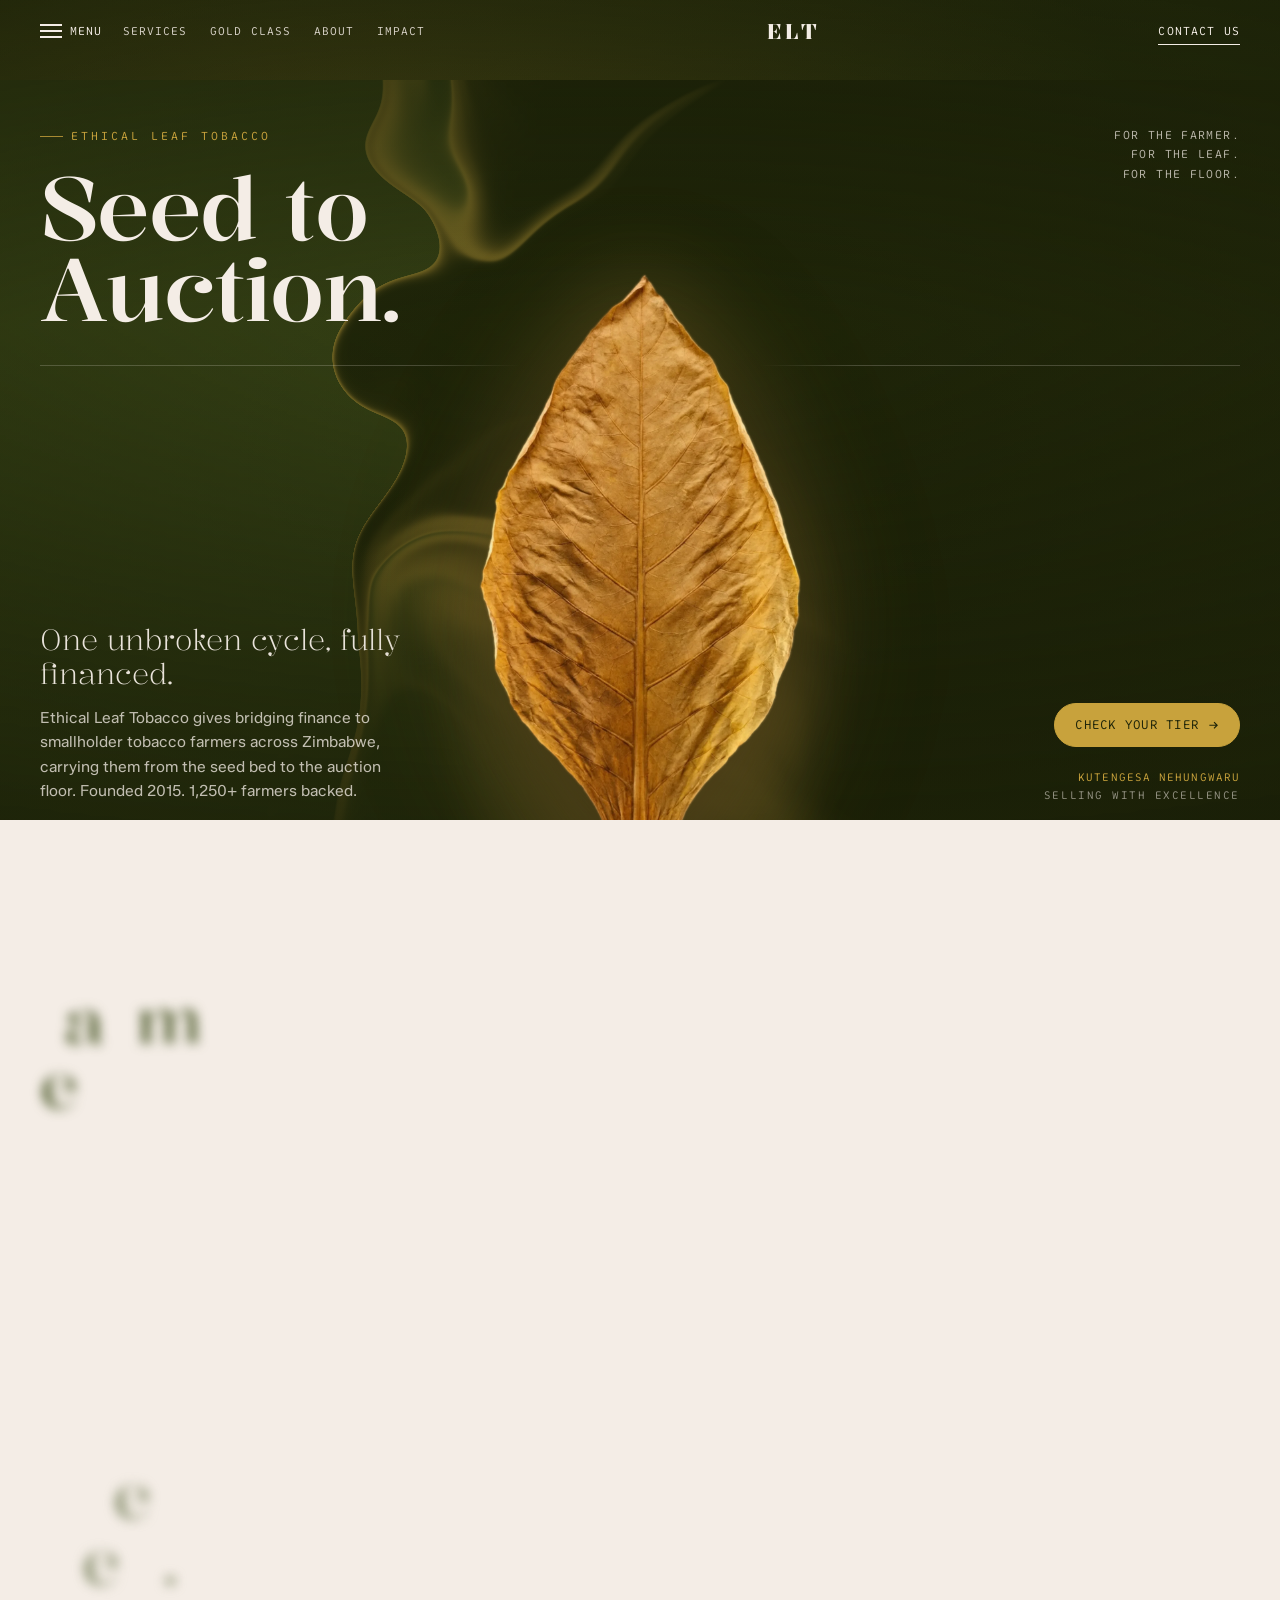
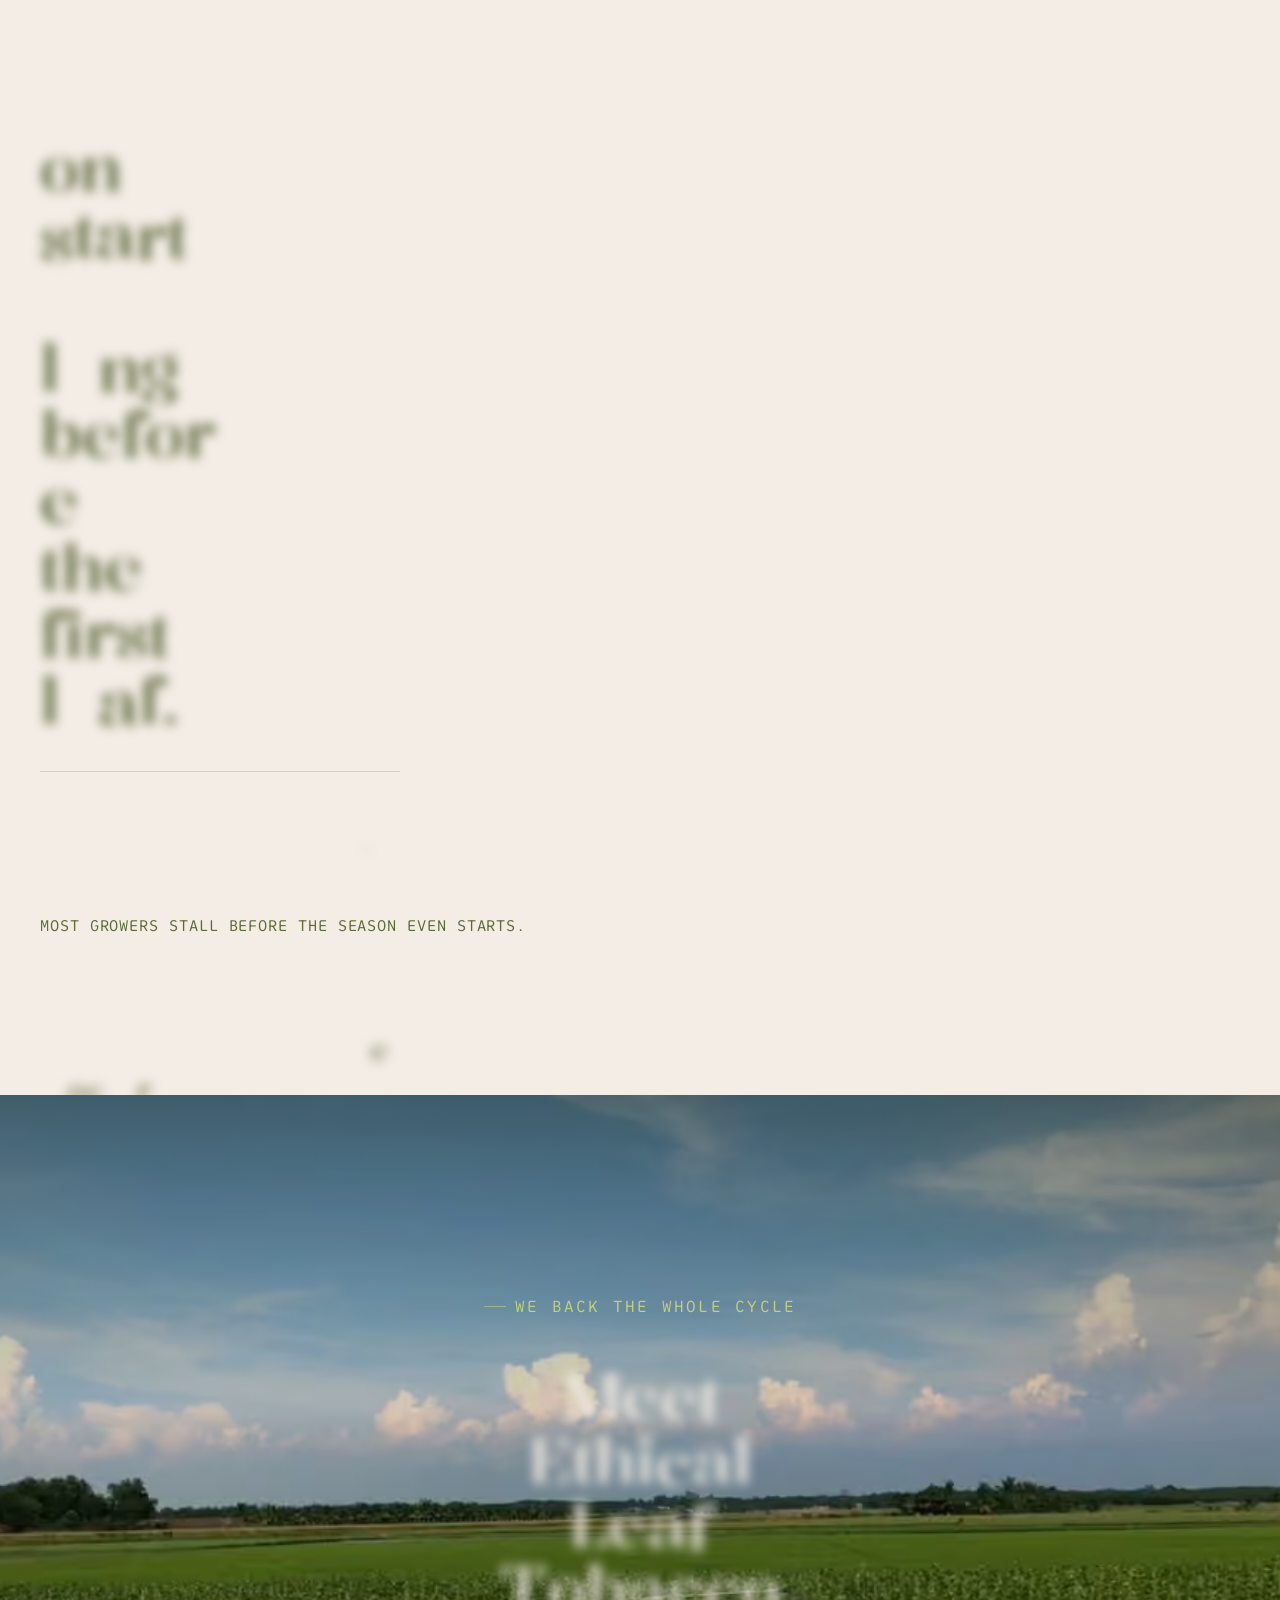
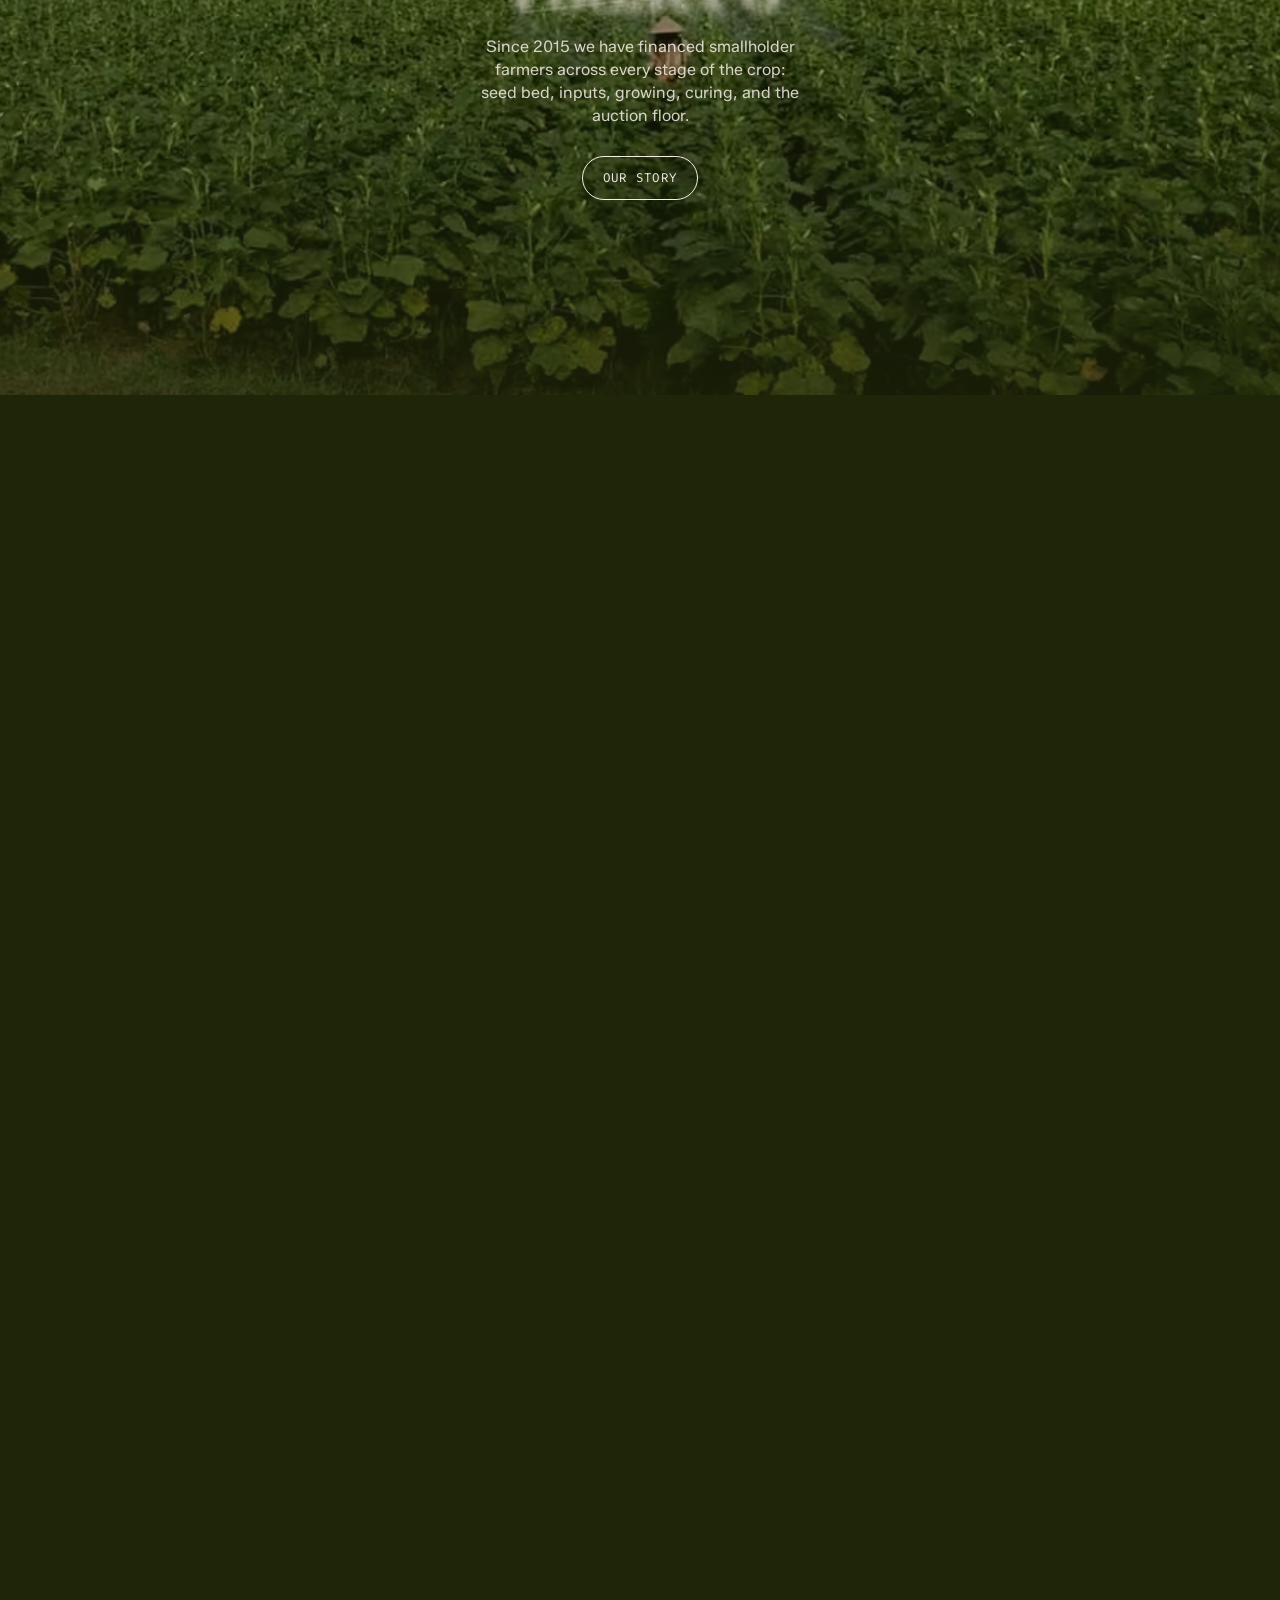
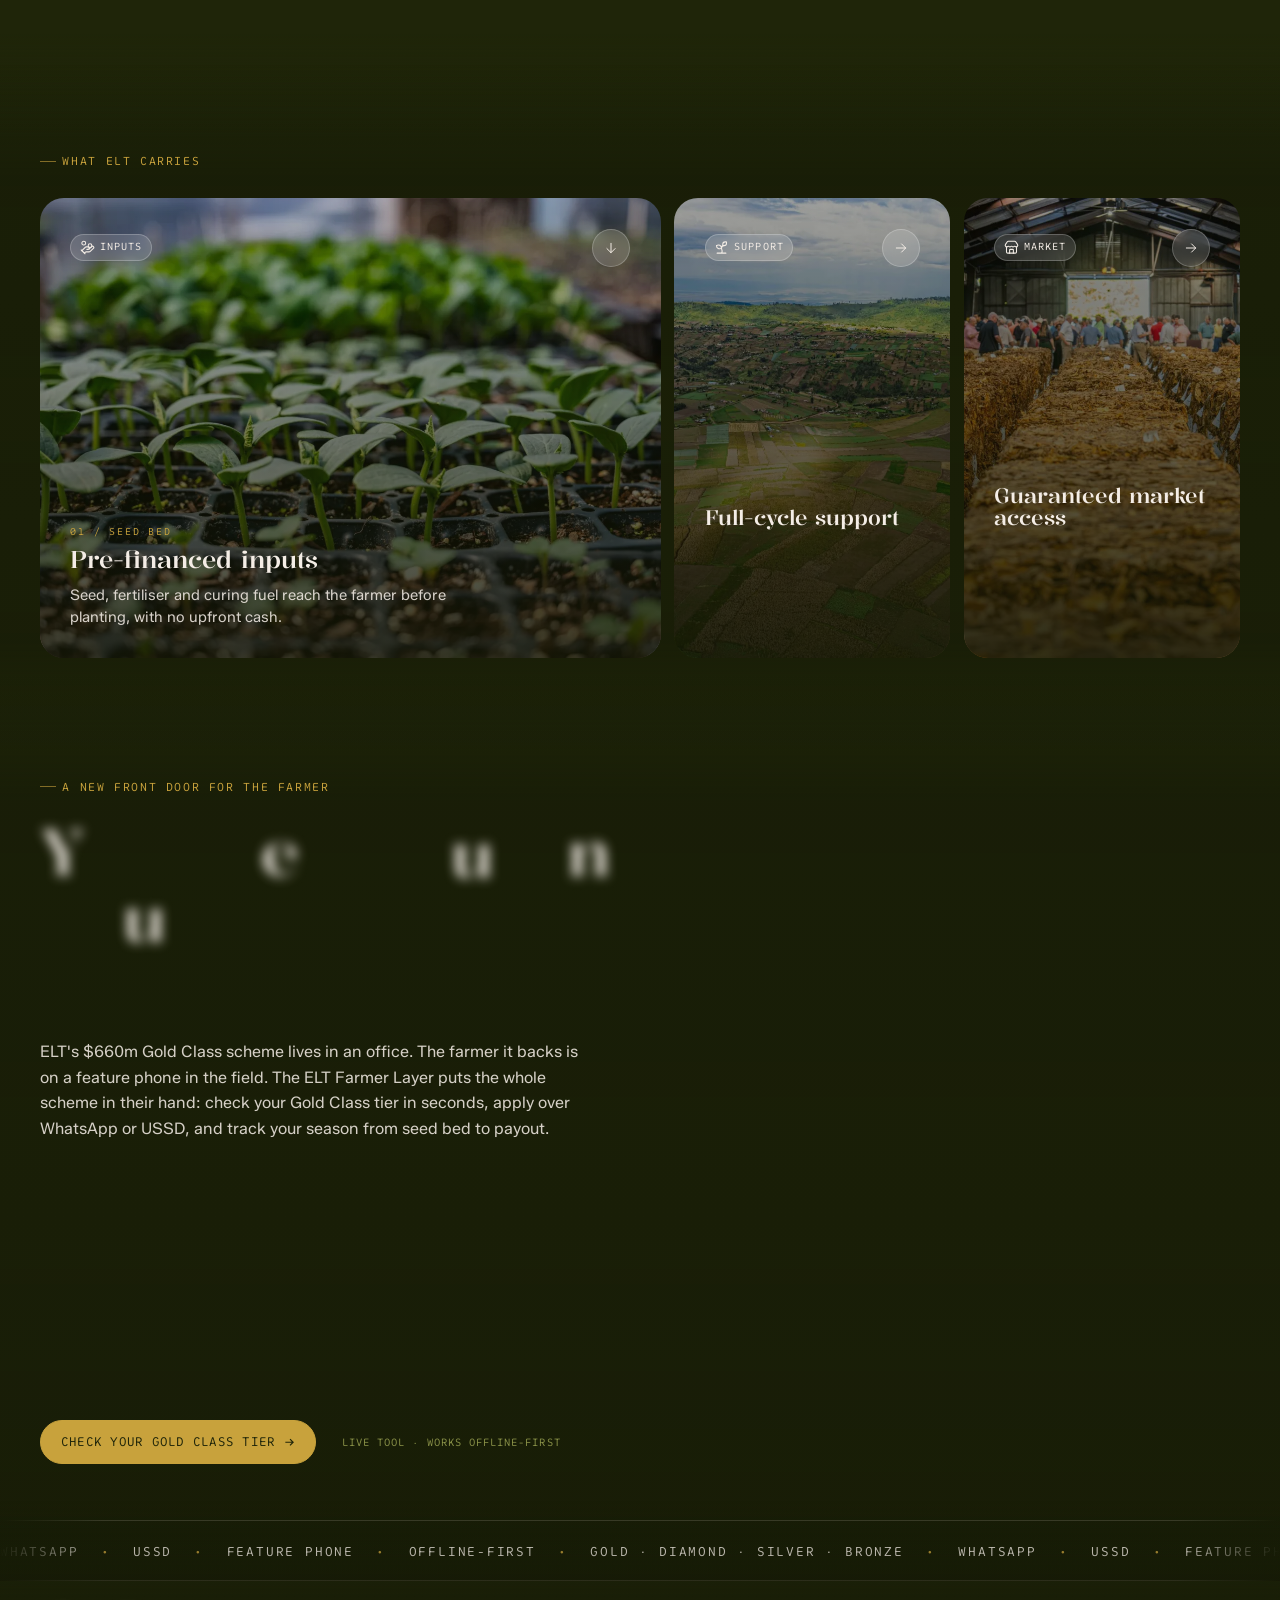
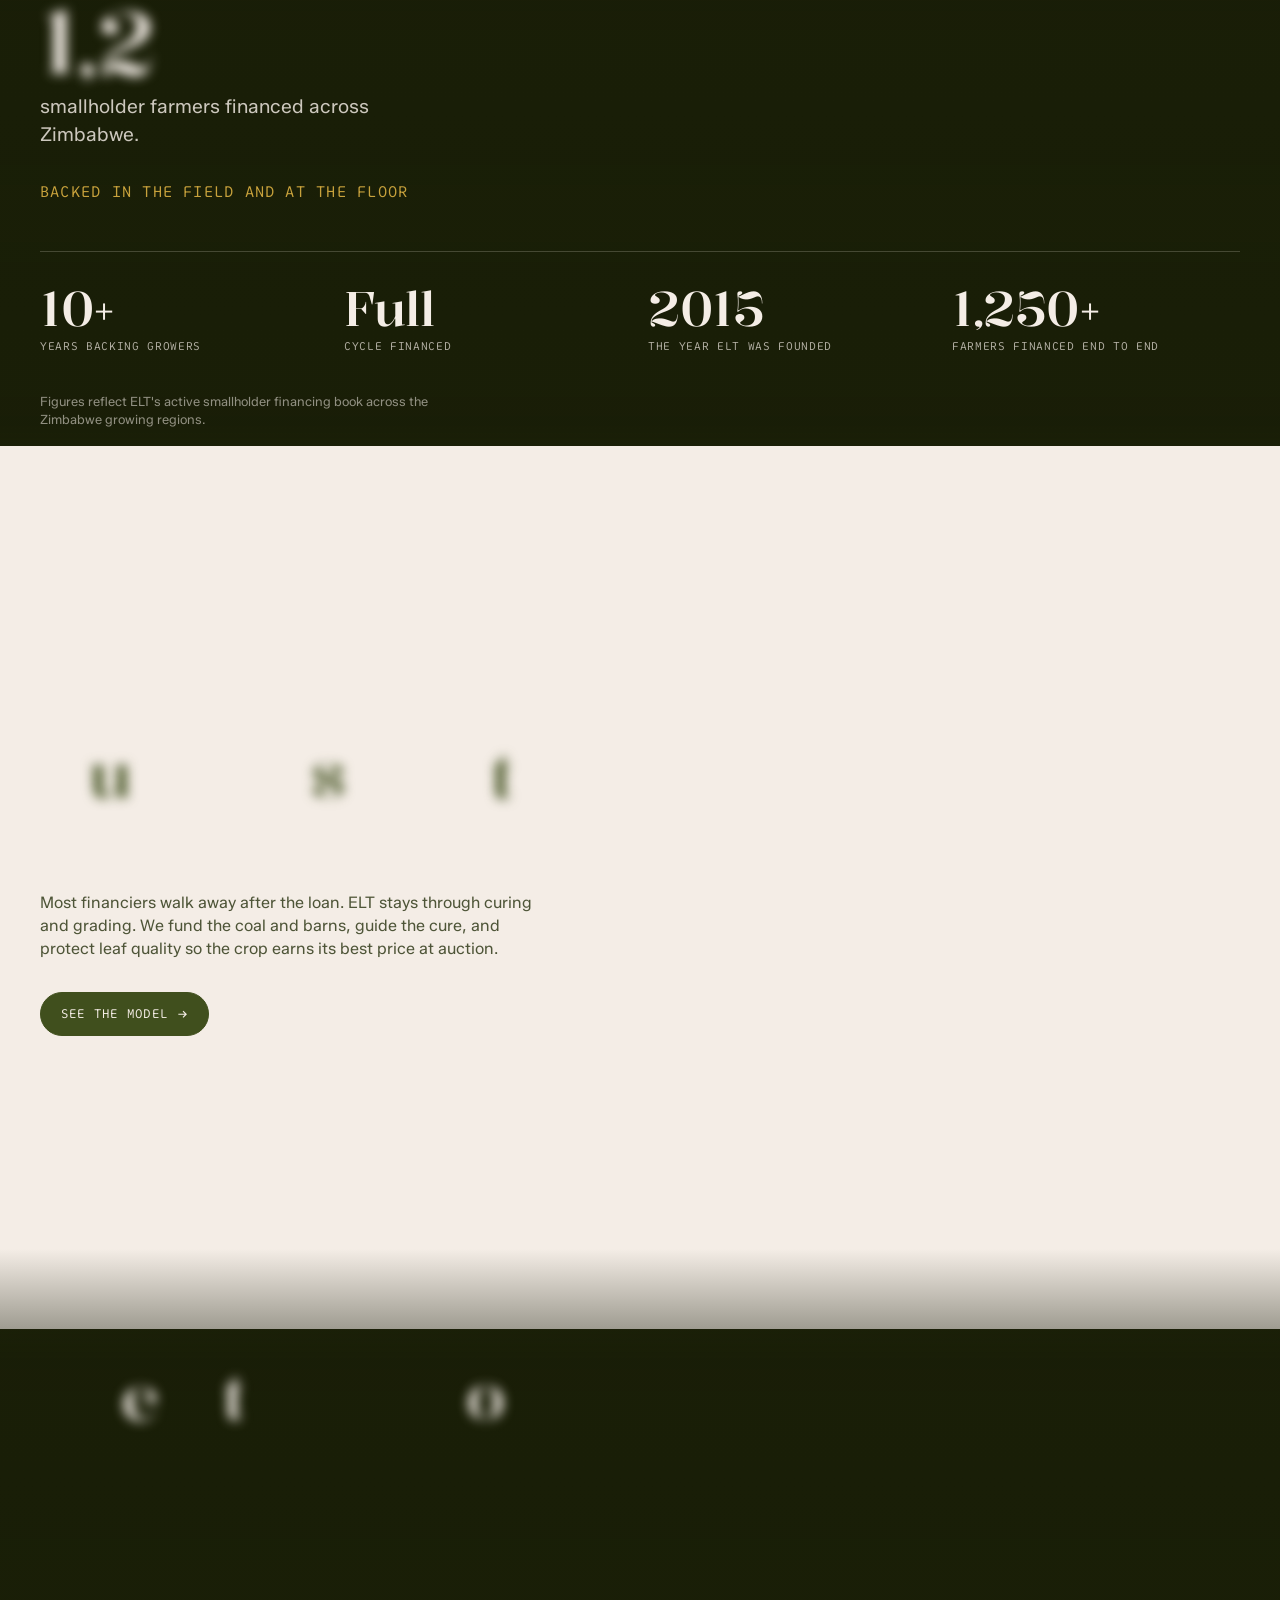
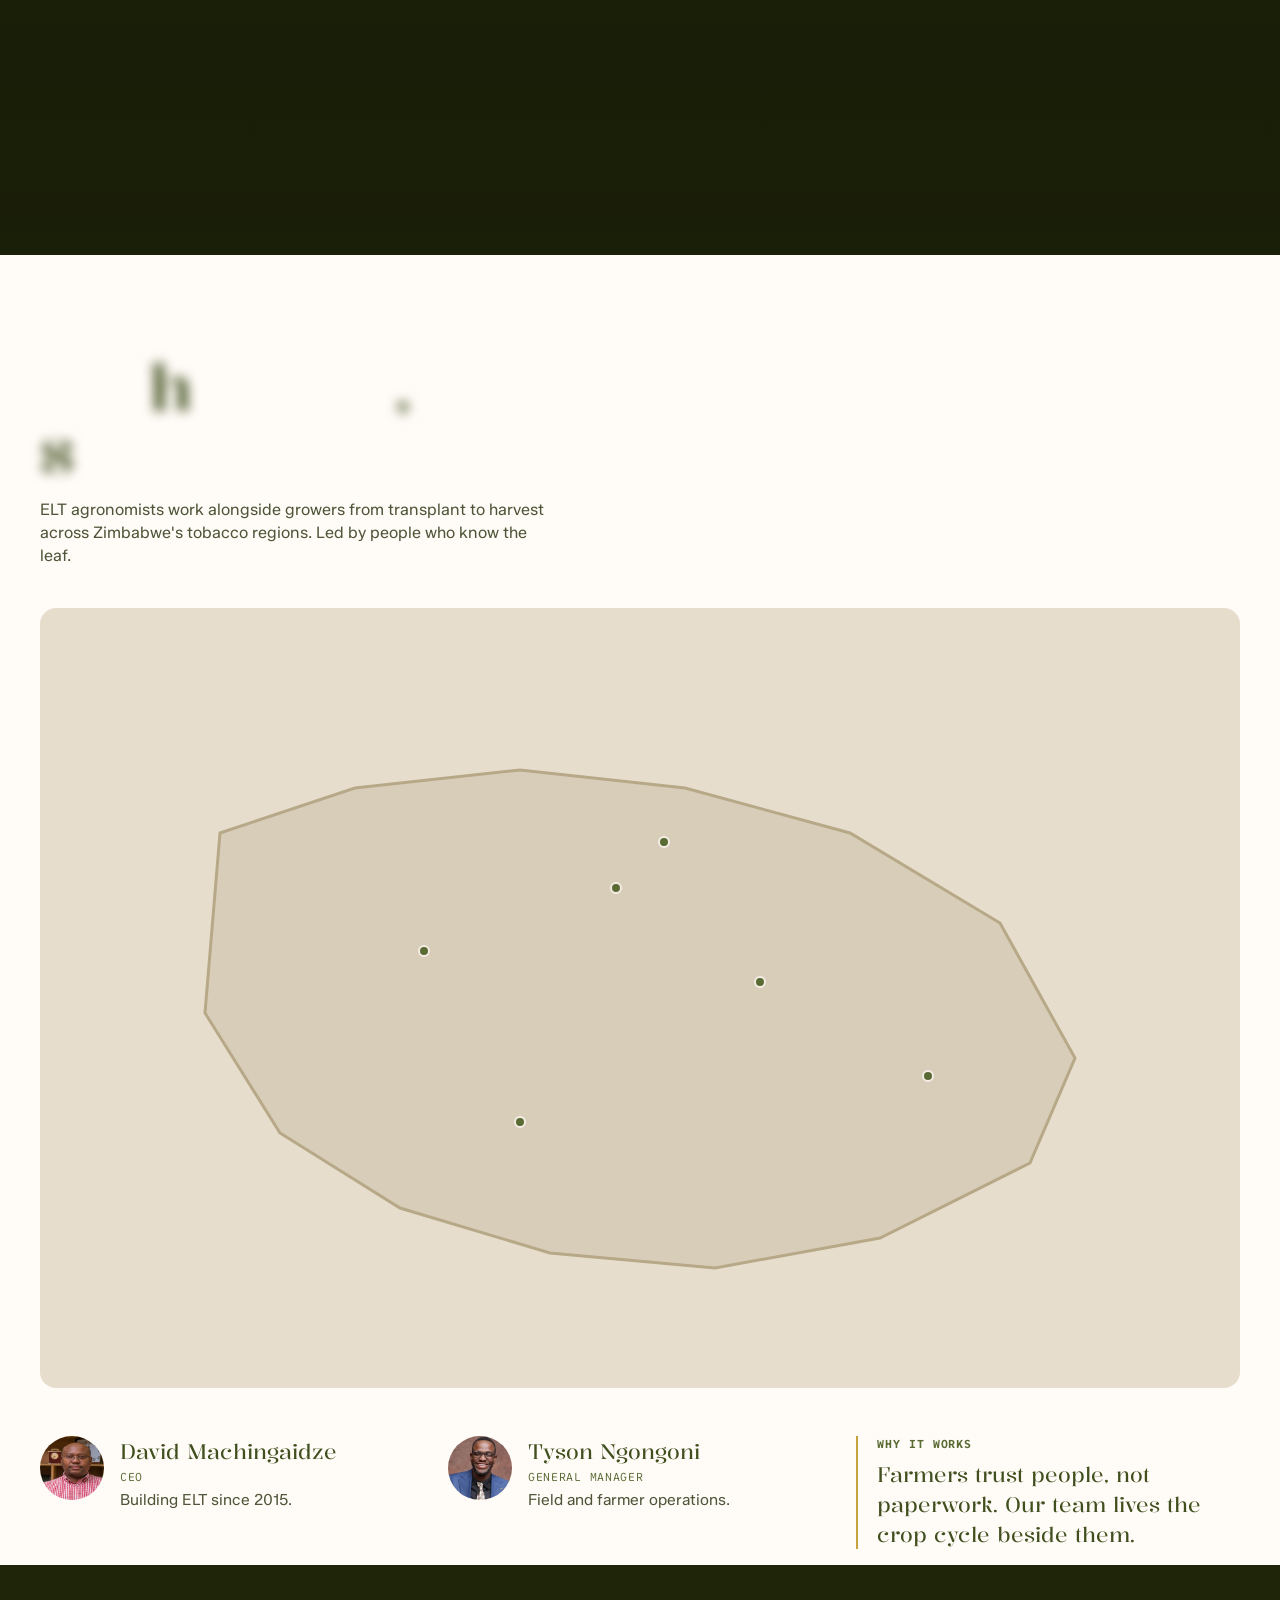
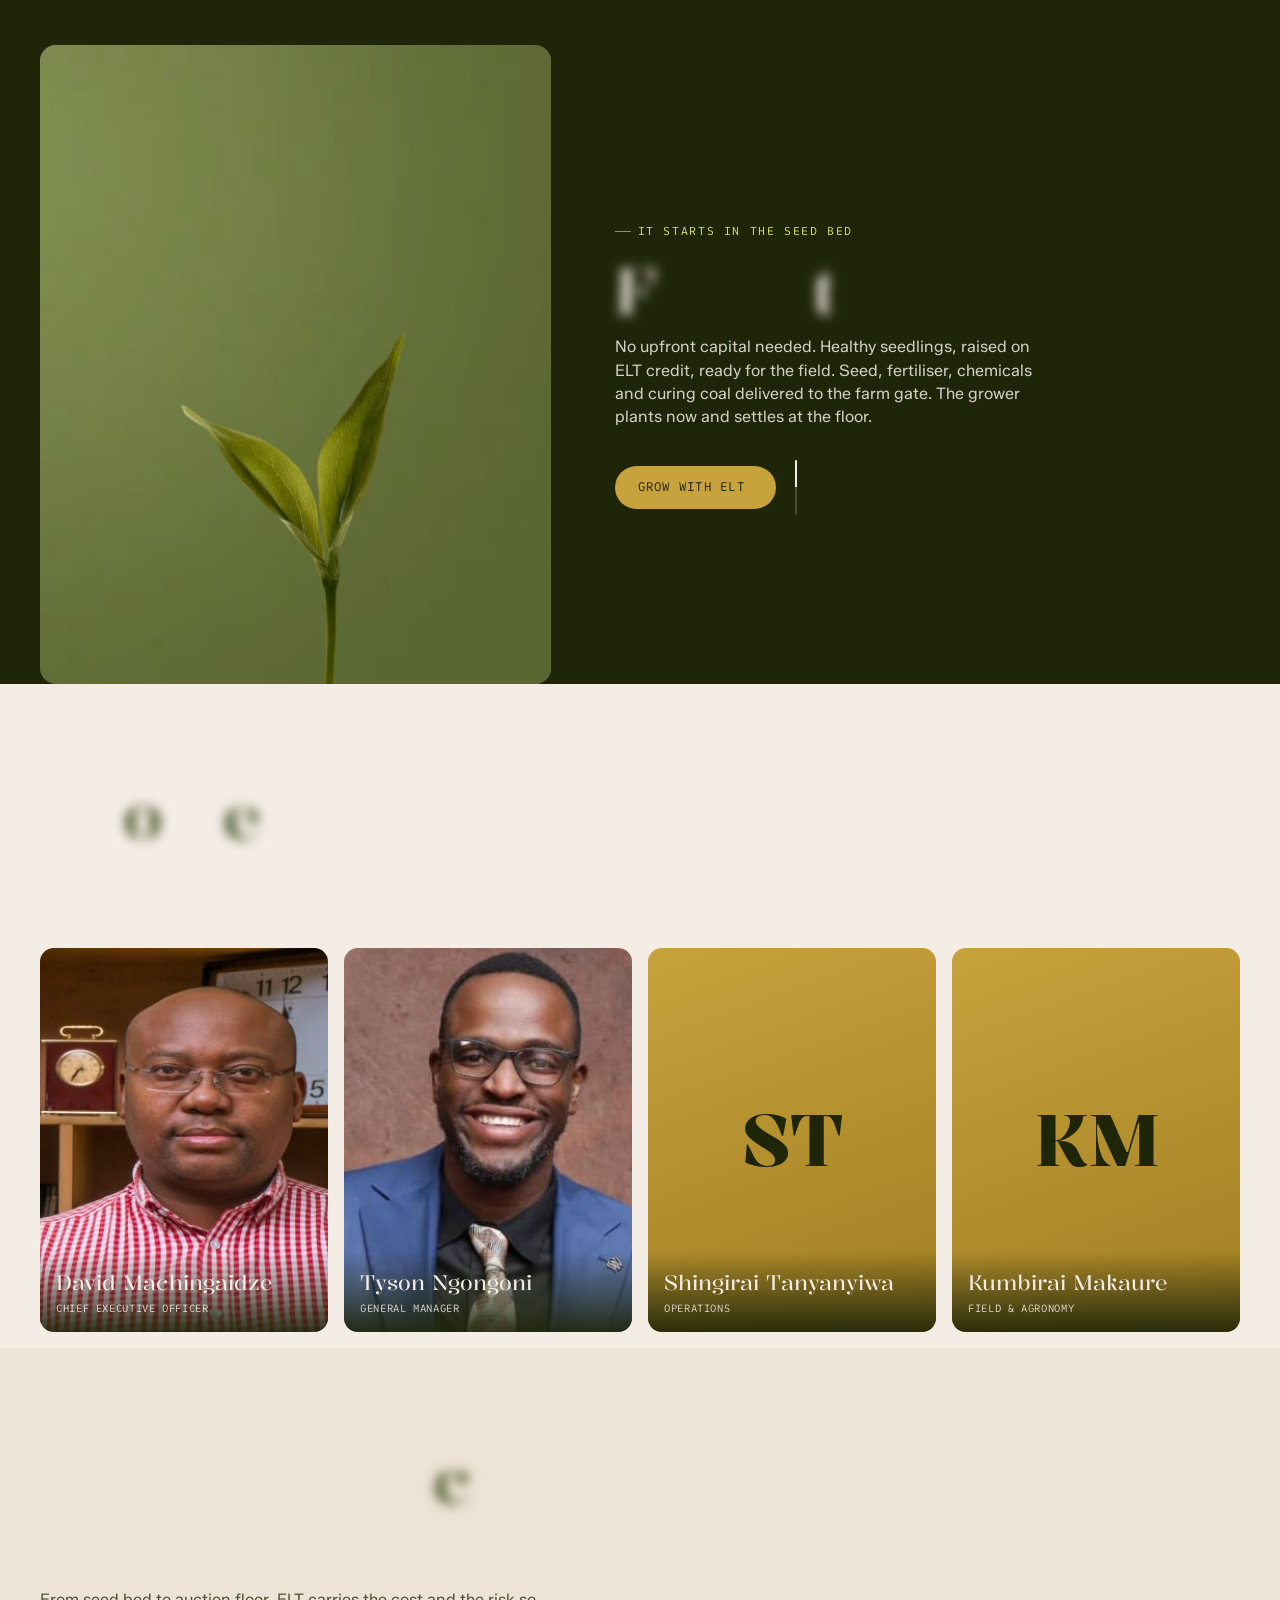
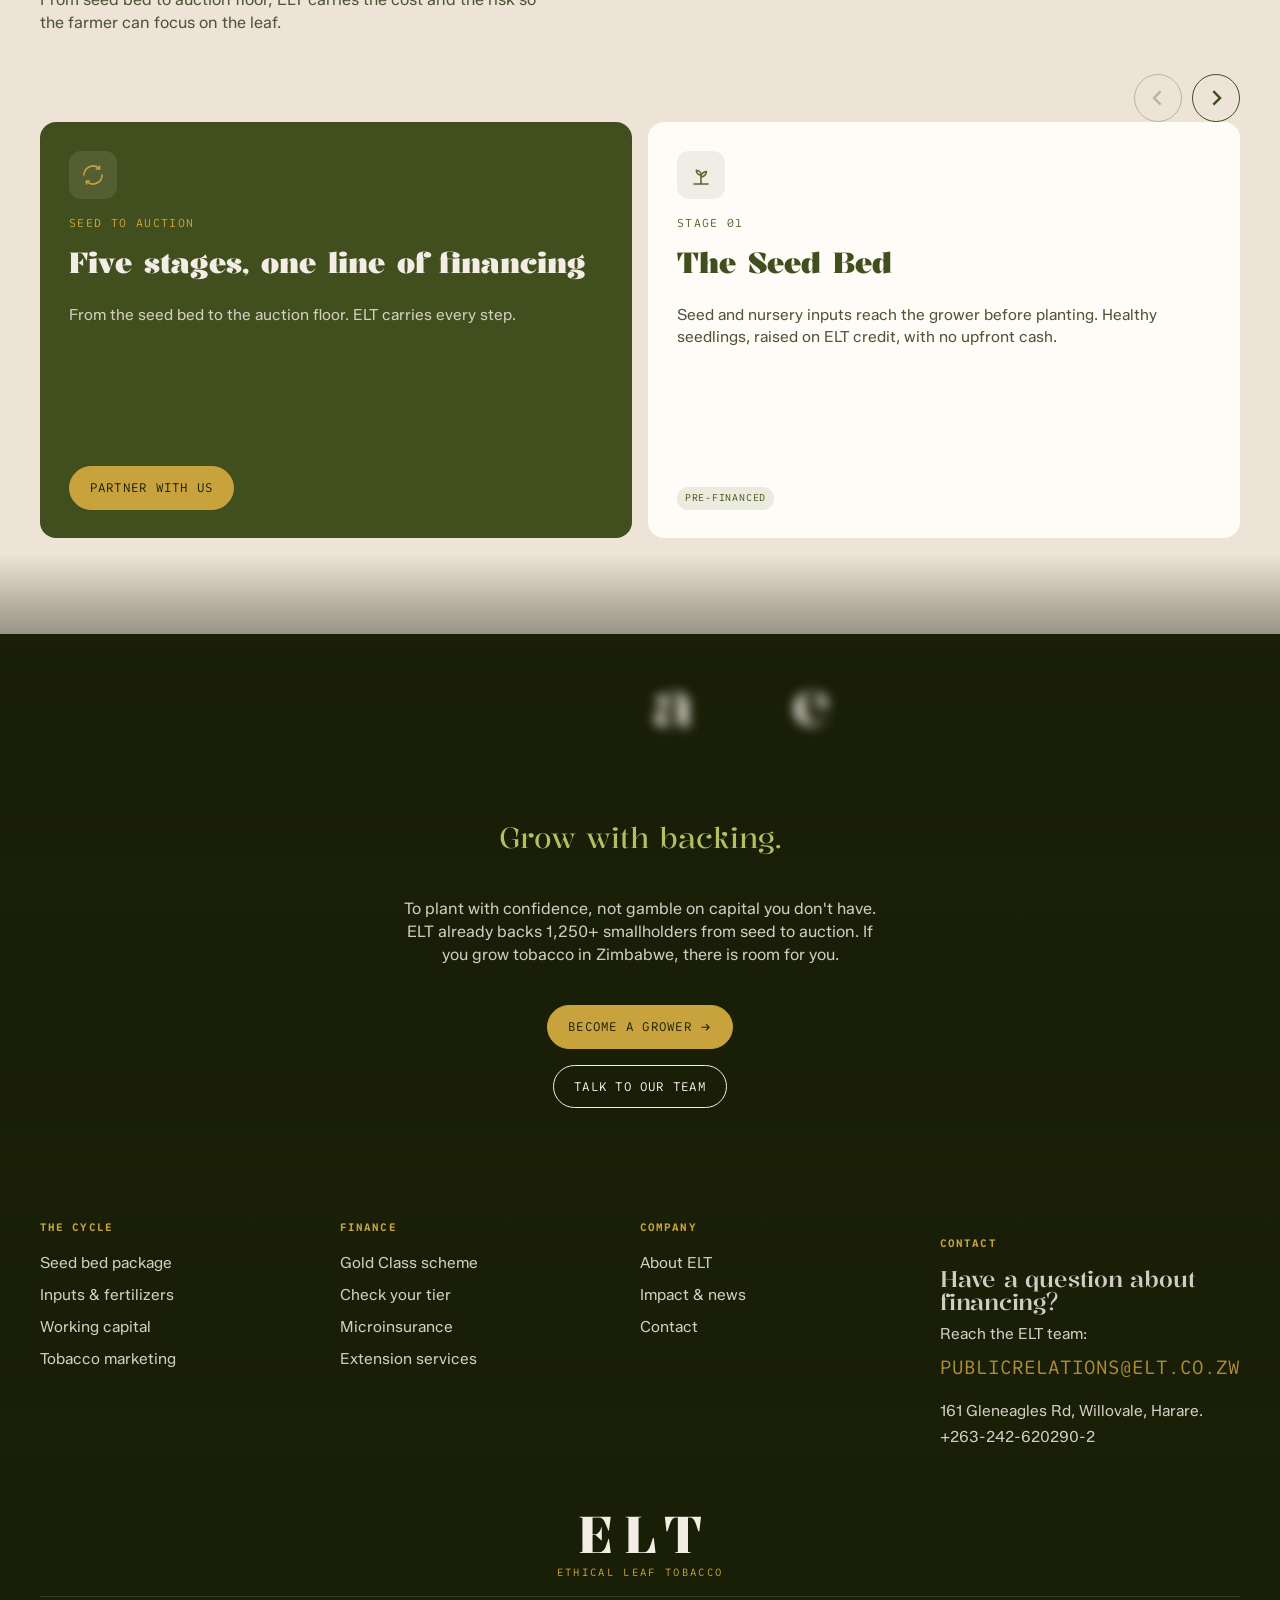
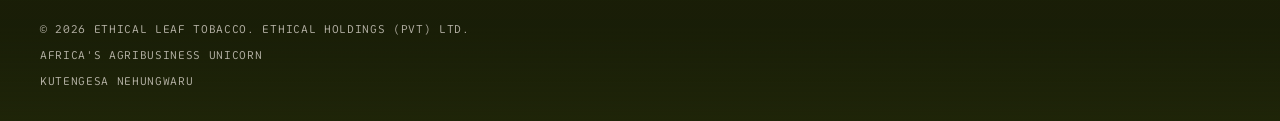
==== index.html @ e2b13eae "ELT site preview (multi-page, Gold Class calculator)" ====
<!DOCTYPE html>
<html lang="en" class="no-js">
<head>
<meta charset="utf-8">
<meta name="viewport" content="width=device-width, initial-scale=1, viewport-fit=cover">
<title>ELT, Ethical Leaf Tobacco | Seed to Auction</title>
<meta name="description" content="Ethical Leaf Tobacco finances smallholder tobacco farmers across Zimbabwe end to end, from the seed bed to the auction floor. Kutengesa neHungwaru.">
<link rel="icon" href="assets/img/elt-favicon.png">
<link rel="preconnect" href="https://fonts.googleapis.com">
<link rel="preconnect" href="https://fonts.gstatic.com" crossorigin>
<link href="https://fonts.googleapis.com/css2?family=Kalnia:wght@300;400;500;600&family=Zalando+Sans:ital,wght@0,300;0,400;0,500;0,600;1,400&family=SUSE+Mono:wght@400;500;600&display=swap" rel="stylesheet">
<link rel="stylesheet" href="assets/lib/splide.min.css">
<link rel="stylesheet" href="styles.css?v=r12">
<script>document.documentElement.classList.remove('no-js');document.documentElement.classList.add('js');</script>
<meta property="og:type" content="website">
<meta property="og:title" content="Ethical Leaf Tobacco | Seed to Auction">
<meta property="og:description" content="Ethical Leaf Tobacco finances smallholder tobacco farmers across Zimbabwe end to end, from the seed bed to the auction floor.">
<meta property="og:url" content="https://elt.co.zw/">
<meta property="og:image" content="https://elt.co.zw/assets/img/hero.jpg">
<meta property="og:site_name" content="Ethical Leaf Tobacco">
<meta name="twitter:card" content="summary_large_image">
<link rel="canonical" href="https://elt.co.zw/">
<script type="application/ld+json">
{"@context":"https://schema.org","@type":"Organization","name":"Ethical Leaf Tobacco","legalName":"Ethical Holdings (Pvt) Ltd","url":"https://elt.co.zw","foundingDate":"2015","slogan":"Kutengesa neHungwaru","description":"Agri-finance and contract farming that finances smallholder tobacco farmers across Zimbabwe from the seed bed to the auction floor.","address":{"@type":"PostalAddress","streetAddress":"161 Gleneagles Rd, Willovale","addressLocality":"Harare","addressCountry":"ZW"},"telephone":"+263-242-620290-2","email":"publicrelations@elt.co.zw","areaServed":"Zimbabwe"}
</script>
</head>
<body>

<!-- ============ CONTINUOUS ANIMATED GREEN GROUND ============
     One fixed, full-viewport animated-gradient ground (Paper Design "Warp"
     shader, ELT-skinned) that lives BEHIND the whole page. Every green/ink
     section is made transparent so this single living ground shows through all
     of them as one continuous surface; cream/beige sections stay opaque and
     cover it, which is the cream-vs-animated-green rhythm. A static gradient
     fallback shows when WebGL2 is unavailable or motion is reduced. -->
<div id="ground" aria-hidden="true">
  <div class="ground-fallback"></div>
  <canvas id="hero-gradient"></canvas>
</div>

<!-- ============ PRELOADER ============ -->
<div id="preloader" aria-hidden="true">
  <div class="pl-layer l1"></div>
  <div class="pl-layer l2"></div>
  <div class="pl-layer l3"></div>
  <div class="pl-logo" id="pl-logo"></div>
  <div class="pl-bar" id="pl-bar"></div>
</div>

<!-- ============ NAV ============ -->
<header class="nav-wrap" id="nav">
  <div class="nav-left">
    <button class="menu-btn" id="menu-open" aria-label="Open menu">
      <span class="bars" aria-hidden="true"><span></span><span></span><span></span></span>
      <span class="text-14-caps">Menu</span>
    </button>
    <nav class="nav-links" aria-label="Primary">
      <a href="services.html">Services</a>
      <a href="gold-class.html">Gold Class</a>
      <a href="about.html">About</a>
      <a href="impact.html">Impact</a>
    </nav>
  </div>
  <a class="wordmark-nav" href="index.html" aria-label="Ethical Leaf Tobacco home">ELT</a>
  <div class="nav-right">
    <a class="contact-wrap" href="contact.html">
      <span class="text-14-caps">Contact us</span>
      <span class="underline"></span>
    </a>
  </div>
</header>

<main id="top">

<!-- ============ 1. HERO (wrap-around composition) ============ -->
<section id="trail-section">
  <!-- The animated gradient ground now lives in the global #ground layer behind
       the whole page (see top of body). The hero is transparent so it shows
       through; only the cursor trail canvas is hero-local. -->
  <canvas id="trail-canvas"></canvas>

  <div class="hero-comp">
    <!-- corner blocks are direct grid children: title (TL), kicker (TR),
         divider, tagline+desc (BL), CTA+shona (BR) -->
    <div class="hero-top">
      <p class="hero-eyebrow">Ethical Leaf Tobacco</p>
      <h1 class="hero-title" text-split>Seed to<br>Auction.</h1>
    </div>

    <div class="hero-top-right">
      <p class="hero-kicker">For the farmer.<br>For the leaf.<br>For the floor.</p>
    </div>

    <!-- CENTRE-BOTTOM: a real cured golden tobacco leaf (generated photoreal,
         rembg birefnet cutout, stem-down). It is GROUNDED on the bottom edge of
         the hero, transparent around it, rising up between the corner copy. A
         warm gold glow seats it on the animated green ground. -->
    <div class="hero-leaf hero-tobacco" aria-hidden="true">
      <div class="hero-leaf-glow"></div>
      <figure class="hero-leaf-frame">
        <img src="assets/img/hero-tobacco.webp" alt="" loading="eager" decoding="async">
      </figure>
    </div>

    <div class="divider-hero-line"></div>

    <div class="hero-bottom-left">
      <p class="hero-sub">One unbroken cycle, fully financed.</p>
      <p class="hero-desc">Ethical Leaf Tobacco gives bridging finance to smallholder tobacco farmers across Zimbabwe, carrying them from the seed bed to the auction floor. Founded 2015. 1,250+ farmers backed.</p>
    </div>

    <div class="hero-bottom-right">
      <a class="btn btn-gold hero-cta" href="gold-class.html#calc">
        <span class="lbl">check your tier</span>
        <svg class="arrow" viewBox="0 0 16 16" fill="none"><path d="M3 8h10M9 4l4 4-4 4" stroke="currentColor" stroke-width="1.5"/></svg>
      </a>
      <p class="hero-shona">Kutengesa neHungwaru<span>selling with excellence</span></p>
    </div>
  </div>

  <p class="hero-bottom-text">161 Gleneagles Rd, Willovale, Harare, Zimbabwe</p>
</section>

<!-- ============ 2. TEXTS-ANIMATION (problem) ============ -->
<section id="s-texts-animation">
  <div class="wrap">
    <div class="texts-animation">
      <p class="line" text-split>Most farmers</p>
      <p class="line muted" text-split>never get past the seed bed.</p>
      <p class="line" text-split>A season starts long before the first leaf.</p>
    </div>
    <div class="transition-line" data-line></div>
    <p class="texts-body" text-split>A smallholder with no upfront capital cannot buy seed, fertiliser or coal to cure. The crop dies in the idea stage. That is the gap we close: ELT funds the inputs before the season begins.</p>
    <p class="texts-stat">Most growers stall before the season even starts.</p>
    <p class="texts-question" text-split>How much could a farmer grow if capital was never the blocker?</p>
  </div>
</section>

<!-- ============ 3. "MEET ELT" beat — scroll-scrubbed, VEO-video-ready ============
     This is the AI-video slot. Today it runs the scroll-scrubbed AVIF frame
     sequence (the hero-into-content handoff, motion.md #3) over a strong ELT
     still as the at-rest ground.
     TODO (next round): drop the VEO 3.1 atmospheric leaf/field-haze clip in at
     #meet-video below (muted, loop, autoplay, playsinline, <5MB, no faces/text
     per the AI-video research). When the <video> is present and can play, give
     it class "is-live" to fade it over the still; the scrub canvas can stay as
     the desktop-scroll enhancement or be retired in favour of the clip. -->
<section class="capsule" id="s-second">
  <div class="sticky">
    <div class="fallback-frame" style="background-image:url('assets/video/meet-elt-poster.webp')"></div>
    <!-- SCROLL-SCRUBBED real footage: the Pexels farmer-field clip (id 3065488)
         extracted to 117 frames; scrolling the pinned section drives the canvas
         frame-by-frame (Pipeline B). Mobile loads one still (no scrub). The
         poster fallback sits behind until frames preload. -->
    <canvas id="scroll-canvas"></canvas>
    <div class="capsule-content">
      <p class="eyebrow">We back the whole cycle</p>
      <h2 class="display" text-split>Meet Ethical Leaf Tobacco</h2>
      <p>Since 2015 we have financed smallholder farmers across every stage of the crop: seed bed, inputs, growing, curing, and the auction floor.</p>
      <a class="btn btn-transparent" href="about.html"><span class="lbl">Our story</span></a>
    </div>
  </div>
</section>

<!-- ============ 3b. VALUE CARDS (clean 3d-parallax, ported from card-pickboard) ============
     Doctrine: single gradient surface, pointer tilt + glare sheen as the ONLY
     real effects, plain lucide icon (no chip), plain mono stage line (no pill),
     no decorative outline, radius 8. Each card carries its own value prop. -->
<section class="value-section" id="s-pillars">
  <div class="wrap">
    <p class="value-eyebrow eyebrow">What ELT carries</p>
    <!-- Feature Flipper (catalog #113): image-led panels. Click one to expand it
         (siblings collapse) on desktop; stacked + fully open on mobile. -->
    <div class="flipper" data-flipper>
      <article class="flip-card is-active" data-flip style="--img:url('assets/img/webp/seedbed.webp')">
        <span class="fc-img" aria-hidden="true"></span>
        <span class="fc-dim" aria-hidden="true"></span>
        <div class="fc-top">
          <span class="fc-tag">
            <svg viewBox="0 0 24 24" aria-hidden="true"><g fill="none" stroke="currentColor" stroke-linecap="round" stroke-linejoin="round" stroke-width="1.7"><path d="M11 15h2a2 2 0 1 0 0-4h-3c-.6 0-1.1.2-1.4.6L3 17"/><path d="m7 21l1.6-1.4c.3-.4.8-.6 1.4-.6h4c1.1 0 2.1-.4 2.8-1.2l4.6-4.4a2 2 0 0 0-2.75-2.91l-4.2 3.9M2 16l6 6"/><circle cx="16" cy="9" r="2.9"/><circle cx="6" cy="5" r="3"/></g></svg>
            Inputs
          </span>
          <button class="fc-btn" aria-label="Expand">
            <svg class="fc-arrow" viewBox="0 0 24 24" aria-hidden="true"><path d="M4 12h16M13 5l7 7-7 7" fill="none" stroke="currentColor" stroke-width="1.7" stroke-linecap="round" stroke-linejoin="round"/></svg>
          </button>
        </div>
        <div class="fc-text">
          <span class="fc-stage">01 / Seed bed</span>
          <h3 class="fc-title">Pre-financed inputs</h3>
          <p class="fc-desc">Seed, fertiliser and curing fuel reach the farmer before planting, with no upfront cash.</p>
        </div>
      </article>

      <article class="flip-card" data-flip style="--img:url('assets/img/webp/farmers.webp')">
        <span class="fc-img" aria-hidden="true"></span>
        <span class="fc-dim" aria-hidden="true"></span>
        <div class="fc-top">
          <span class="fc-tag">
            <svg viewBox="0 0 24 24" aria-hidden="true"><path fill="none" stroke="currentColor" stroke-linecap="round" stroke-linejoin="round" stroke-width="1.7" d="M14 9.536V7a4 4 0 0 1 4-4h1.5a.5.5 0 0 1 .5.5V5a4 4 0 0 1-4 4a4 4 0 0 0-4 4c0 2 1 3 1 5a5 5 0 0 1-1 3M4 9a5 5 0 0 1 8 4a5 5 0 0 1-8-4m1 12h14"/></svg>
            Support
          </span>
          <button class="fc-btn" aria-label="Expand">
            <svg class="fc-arrow" viewBox="0 0 24 24" aria-hidden="true"><path d="M4 12h16M13 5l7 7-7 7" fill="none" stroke="currentColor" stroke-width="1.7" stroke-linecap="round" stroke-linejoin="round"/></svg>
          </button>
        </div>
        <div class="fc-text">
          <span class="fc-stage">02 / In the field</span>
          <h3 class="fc-title">Full-cycle support</h3>
          <p class="fc-desc">Agronomy guidance from seed bed to curing barn. The farmer is never left to guess, and never left alone.</p>
        </div>
      </article>

      <article class="flip-card" data-flip style="--img:url('assets/img/webp/auction.webp')">
        <span class="fc-img" aria-hidden="true"></span>
        <span class="fc-dim" aria-hidden="true"></span>
        <div class="fc-top">
          <span class="fc-tag">
            <svg viewBox="0 0 24 24" aria-hidden="true"><g fill="none" stroke="currentColor" stroke-linecap="round" stroke-linejoin="round" stroke-width="1.7"><path d="M15 21v-5a1 1 0 0 0-1-1h-4a1 1 0 0 0-1 1v5m8.774-10.69a1.12 1.12 0 0 0-1.549 0a2.5 2.5 0 0 1-3.451 0a1.12 1.12 0 0 0-1.548 0a2.5 2.5 0 0 1-3.452 0a1.12 1.12 0 0 0-1.549 0a2.5 2.5 0 0 1-3.77-3.248l2.889-4.184A2 2 0 0 1 7 2h10a2 2 0 0 1 1.653.873l2.895 4.192a2.5 2.5 0 0 1-3.774 3.244"/><path d="M4 10.95V19a2 2 0 0 0 2 2h12a2 2 0 0 0 2-2v-8.05"/></g></svg>
            Market
          </span>
          <button class="fc-btn" aria-label="Expand">
            <svg class="fc-arrow" viewBox="0 0 24 24" aria-hidden="true"><path d="M4 12h16M13 5l7 7-7 7" fill="none" stroke="currentColor" stroke-width="1.7" stroke-linecap="round" stroke-linejoin="round"/></svg>
          </button>
        </div>
        <div class="fc-text">
          <span class="fc-stage">03 / The floor</span>
          <h3 class="fc-title">Guaranteed market access</h3>
          <p class="fc-desc">Every financed crop has a route to the auction floor. We sell with excellence and settle fairly.</p>
        </div>
      </article>
    </div>
  </div>
</section>

<!-- ============ 3c. FARMER LAYER (value-prop centerpiece teaser) ============
     The groundbreaking value prop: turn the $660m Gold Class scheme into a
     phone-first self-serve product. Demoed live on gold-class.html. This home
     band introduces it with kinetic type + a marquee of the channels. -->
<section id="s-layer">
  <div class="wrap">
    <p class="eyebrow layer-eyebrow">A new front door for the farmer</p>
    <h2 class="layer-head display" text-split>Your tier. Your inputs. Your season. On any phone.</h2>
    <p class="layer-lead">ELT's $660m Gold Class scheme lives in an office. The farmer it backs is on a feature phone in the field. The ELT Farmer Layer puts the whole scheme in their hand: check your Gold Class tier in seconds, apply over WhatsApp or USSD, and track your season from seed bed to payout.</p>
    <div class="layer-grid">
      <div class="layer-card" data-reveal>
        <span class="lc-no mono">01</span>
        <h3>Instant tier check</h3>
        <p>Enter your expected yield and region. See your Gold Class tier and the input package it unlocks, before you ever phone the office.</p>
      </div>
      <div class="layer-card" data-reveal>
        <span class="lc-no mono">02</span>
        <h3>WhatsApp &amp; USSD</h3>
        <p>The same flow on the channel the smallholder actually has. No smartphone, no data, no problem; apply and qualify from any handset.</p>
      </div>
      <div class="layer-card" data-reveal>
        <span class="lc-no mono">03</span>
        <h3>Track the season</h3>
        <p>Seed bed, inputs, growing, curing, graded, sold, paid. Every financed farmer sees where they are and what comes next.</p>
      </div>
    </div>
    <div class="layer-cta">
      <a class="btn btn-gold" href="gold-class.html#calc"><span class="lbl">Check your Gold Class tier</span>
        <svg class="arrow" viewBox="0 0 16 16" fill="none"><path d="M3 8h10M9 4l4 4-4 4" stroke="currentColor" stroke-width="1.5"/></svg>
      </a>
      <span class="layer-note mono">Live tool &middot; works offline-first</span>
    </div>
  </div>
  <!-- channel marquee (catalog #091/#127 grammar): the words that make the layer real -->
  <div class="layer-marquee" aria-hidden="true">
    <div class="lm-track">
      <span>WhatsApp</span><span class="dot">&bull;</span><span>USSD</span><span class="dot">&bull;</span><span>Feature phone</span><span class="dot">&bull;</span><span>Offline-first</span><span class="dot">&bull;</span><span>Gold &middot; Diamond &middot; Silver &middot; Bronze</span><span class="dot">&bull;</span>
      <span>WhatsApp</span><span class="dot">&bull;</span><span>USSD</span><span class="dot">&bull;</span><span>Feature phone</span><span class="dot">&bull;</span><span>Offline-first</span><span class="dot">&bull;</span><span>Gold &middot; Diamond &middot; Silver &middot; Bronze</span><span class="dot">&bull;</span>
    </div>
  </div>
</section>

<!-- ============ 4. NUMBERS ============ -->
<section id="s-numbers">
  <div class="wrap">
    <p class="numbers-lead display" text-split>1,250<small>+</small></p>
    <p class="numbers-sub">smallholder farmers financed across Zimbabwe.</p>
    <p class="numbers-tag">Backed in the field and at the floor</p>
    <div class="numbers-grid">
      <div class="stat"><div class="v display">10+</div><div class="l">years backing growers</div></div>
      <div class="stat"><div class="v display">Full</div><div class="l">cycle financed</div></div>
      <div class="stat"><div class="v display">2015</div><div class="l">the year ELT was founded</div></div>
      <div class="stat"><div class="v display">1,250+</div><div class="l">farmers financed end to end</div></div>
    </div>
    <p class="numbers-foot">Figures reflect ELT's active smallholder financing book across the Zimbabwe growing regions.</p>
  </div>
</section>

<!-- ============ 5. CARBON-COST (curing quality) ============ -->
<section id="s-carbon">
  <div class="wrap carbon-grid">
    <div class="carbon-text">
      <h2 class="display" text-split>Quality is built in the curing barn</h2>
      <p>Most financiers walk away after the loan. ELT stays through curing and grading. We fund the coal and barns, guide the cure, and protect leaf quality so the crop earns its best price at auction.</p>
      <button class="btn btn-solid" data-apply><span class="lbl">See the model</span>
        <svg class="arrow" viewBox="0 0 16 16" fill="none"><path d="M3 8h10M9 4l4 4-4 4" stroke="currentColor" stroke-width="1.5"/></svg>
      </button>
    </div>
    <div class="carbon-media" data-reveal>
      <img src="assets/img/webp/harvest.webp" alt="Cured tobacco leaf graded for the auction floor" loading="lazy">
    </div>
  </div>
</section>

<!-- ============ 6. ANIMATED-LINE (handoff) ============ -->
<section id="animated-line">
  <div class="wrap">
    <h2 class="animated-headline display" text-split>Seed to auction, financed end to end.</h2>
    <div class="animated-points">
      <div class="animated-point" data-reveal>
        <span class="pn">01</span>
        <h4>No upfront capital needed</h4>
        <p>ELT pre-finances every input so the farmer can plant on day one.</p>
      </div>
      <div class="animated-point" data-reveal>
        <span class="pn">02</span>
        <h4>Full-cycle backing</h4>
        <p>Seed bed to curing barn, agronomy and finance walk beside the grower the whole way.</p>
      </div>
      <div class="animated-point" data-reveal>
        <span class="pn">03</span>
        <h4>Guaranteed route to market</h4>
        <p>Every financed crop reaches the auction floor and settles fairly. Kutengesa neHungwaru.</p>
      </div>
      <div class="animated-point" data-reveal>
        <span class="pn">04</span>
        <h4>1,250+ farmers backed</h4>
        <p>A growing book of smallholders financed across Zimbabwe since 2015.</p>
      </div>
    </div>
  </div>
</section>

<!-- ============ 7. FIELD-TRIALS (regions map) ============ -->
<section id="s-trials">
  <div class="wrap">
    <div class="trials-head">
      <h2 class="display" text-split>In the field, every season</h2>
      <p>ELT agronomists work alongside growers from transplant to harvest across Zimbabwe's tobacco regions. Led by people who know the leaf.</p>
    </div>

    <!-- Desktop pins over a stylised Zimbabwe map -->
    <div class="map-wrap map-pins" id="region-map">
      <svg viewBox="0 0 800 520" role="img" aria-label="Map of Zimbabwe growing regions" preserveAspectRatio="xMidYMid meet">
        <path id="zw-outline" fill="#d8cdb8" stroke="#b7a988" stroke-width="2"
          d="M120,150 L210,120 L320,108 L430,120 L540,150 L640,210 L690,300 L660,370 L560,420 L450,440 L340,430 L240,400 L160,350 L110,270 Z"/>
      </svg>
      <!-- pins positioned by % -->
      <button class="region-pin" style="left:48%;top:36%" data-region><span class="dot"></span><span class="label"><b>Mashonaland Central</b>Flue-cured Virginia, Core belt</span></button>
      <button class="region-pin" style="left:32%;top:44%" data-region><span class="dot"></span><span class="label"><b>Mashonaland West</b>Flue-cured Virginia, Karoi / Hurungwe</span></button>
      <button class="region-pin" style="left:60%;top:48%" data-region><span class="dot"></span><span class="label"><b>Mashonaland East</b>Flue-cured Virginia, Marondera</span></button>
      <button class="region-pin" style="left:74%;top:60%" data-region><span class="dot"></span><span class="label"><b>Manicaland</b>Burley & flue-cured, Eastern highlands</span></button>
      <button class="region-pin" style="left:40%;top:66%" data-region><span class="dot"></span><span class="label"><b>Midlands</b>Burley tobacco, Smallholder co-ops</span></button>
      <button class="region-pin" style="left:52%;top:30%" data-region><span class="dot"></span><span class="label"><b>Bindura</b>Flue-cured Virginia, Northern hub</span></button>
    </div>

    <!-- Mobile tap-to-expand list -->
    <div class="region-list">
      <div class="region-item"><button data-region-toggle><span class="ri-name">Mashonaland Central</span><span class="ri-toggle">+</span></button><div class="ri-body"><p>Flue-cured Virginia. The core tobacco belt.</p></div></div>
      <div class="region-item"><button data-region-toggle><span class="ri-name">Mashonaland West</span><span class="ri-toggle">+</span></button><div class="ri-body"><p>Flue-cured Virginia, around Karoi and Hurungwe.</p></div></div>
      <div class="region-item"><button data-region-toggle><span class="ri-name">Mashonaland East</span><span class="ri-toggle">+</span></button><div class="ri-body"><p>Flue-cured Virginia, around Marondera.</p></div></div>
      <div class="region-item"><button data-region-toggle><span class="ri-name">Manicaland</span><span class="ri-toggle">+</span></button><div class="ri-body"><p>Burley and flue-cured, the eastern highlands.</p></div></div>
      <div class="region-item"><button data-region-toggle><span class="ri-name">Midlands</span><span class="ri-toggle">+</span></button><div class="ri-body"><p>Burley tobacco, smallholder co-ops.</p></div></div>
      <div class="region-item"><button data-region-toggle><span class="ri-name">Bindura</span><span class="ri-toggle">+</span></button><div class="ri-body"><p>Flue-cured Virginia, the northern hub.</p></div></div>
    </div>

    <div class="team-strip">
      <div class="team-lead">
        <img src="assets/team/david.jpg" alt="David Machingaidze, Chief Executive Officer">
        <div><div class="tl-name">David Machingaidze</div><div class="tl-role">CEO</div><div class="tl-note">Building ELT since 2015.</div></div>
      </div>
      <div class="team-lead">
        <img src="assets/team/tyson.jpg" alt="Tyson Ngongoni, General Manager">
        <div><div class="tl-name">Tyson Ngongoni</div><div class="tl-role">General Manager</div><div class="tl-note">Field and farmer operations.</div></div>
      </div>
      <div class="team-why">
        <h4>Why it works</h4>
        <p>Farmers trust people, not paperwork. Our team lives the crop cycle beside them.</p>
      </div>
    </div>
  </div>
</section>

<!-- ============ 8. PLANT-CANVAS (click-to-grow) ============ -->
<section class="plant-canvas">
  <div class="wrap plant-inner">
    <div class="plant-stage">
      <div class="fallback-frame" style="background-image:url('assets/img/webp/seedbed.webp')"></div>
      <canvas id="plant-canvas"></canvas>
    </div>
    <div class="plant-copy">
      <p class="eyebrow">It starts in the seed bed</p>
      <h2 id="soon-heading" class="display" text-split>From the soil.</h2>
      <p id="soon-description">No upfront capital needed. Healthy seedlings, raised on ELT credit, ready for the field. Seed, fertiliser, chemicals and curing coal delivered to the farm gate. The grower plants now and settles at the floor.</p>
      <div class="grow-controls">
        <button id="grow-button" aria-disabled="true">
          <span class="lbl">Grow with ELT</span>
          <svg class="arrow" viewBox="0 0 16 16" fill="none"><path d="M8 3v10M4 9l4 4 4-4" stroke="currentColor" stroke-width="1.5"/></svg>
        </button>
        <div class="grow-progress" aria-hidden="true"><div class="drop-icon-hide-box"></div></div>
      </div>
    </div>
  </div>
</section>

<!-- ============ TEAM ============ -->
<section id="s-team">
  <div class="wrap">
    <h2 class="display" text-split>People who know the leaf</h2>
    <div class="team-grid">
      <div class="team-tile"><img src="assets/team/david.jpg" alt="David Machingaidze"><div class="meta"><div class="nm">David Machingaidze</div><div class="rl">Chief Executive Officer</div></div></div>
      <div class="team-tile"><img src="assets/team/tyson.jpg" alt="Tyson Ngongoni"><div class="meta"><div class="nm">Tyson Ngongoni</div><div class="rl">General Manager</div></div></div>
      <div class="team-tile"><span class="monogram">ST</span><div class="meta"><div class="nm">Shingirai Tanyanyiwa</div><div class="rl">Operations</div></div></div>
      <div class="team-tile"><span class="monogram">KM</span><div class="meta"><div class="nm">Kumbirai Makaure</div><div class="rl">Field & Agronomy</div></div></div>
    </div>
  </div>
</section>

<!-- ============ 9. PRODUCTS (Splide) ============ -->
<section id="s-products">
  <div class="wrap">
    <div class="products-head">
      <h2 class="display" text-split>Walk the cycle with us</h2>
      <p>From seed bed to auction floor, ELT carries the cost and the risk so the farmer can focus on the leaf.</p>
    </div>
  </div>
  <div class="wrap">
    <div class="splide splide--products" id="products-splide" aria-label="Seed to auction journey">
      <div class="splide__track">
        <ul class="splide__list">
          <li class="splide__slide">
            <article class="product-card intro">
              <div class="pc-top">
                <span class="icon-mask"><svg viewBox="0 0 24 24" fill="none" stroke="currentColor" stroke-width="1.6" stroke-linecap="round" stroke-linejoin="round"><path d="M3 12a9 9 0 0 1 15.5-6.2"/><path d="M21 12a9 9 0 0 1-15.5 6.2"/><path d="M18.5 3v3h-3M5.5 21v-3h3"/></svg></span>
                <span class="stage-no">Seed to Auction</span>
                <h3>Five stages, one line of financing</h3>
                <p>From the seed bed to the auction floor. ELT carries every step.</p>
              </div>
              <div class="pc-bottom">
                <button class="btn btn-gold" data-apply><span class="lbl">Partner With Us</span></button>
              </div>
            </article>
          </li>
          <li class="splide__slide">
            <article class="product-card">
              <div class="pc-top">
                <span class="icon-mask"><svg viewBox="0 0 24 24" fill="none" stroke="currentColor" stroke-width="1.6" stroke-linecap="round" stroke-linejoin="round"><path d="M12 21v-7"/><path d="M12 14c0-3 2.4-5.4 5.4-5.4C17.4 11.6 15 14 12 14Z"/><path d="M12 12c0-2.6-2-4.6-4.6-4.6C7.4 10 9.4 12 12 12Z"/><path d="M5 21h14"/></svg></span>
                <span class="stage-no">Stage 01</span>
                <h3>The Seed Bed</h3>
                <p>Seed and nursery inputs reach the grower before planting. Healthy seedlings, raised on ELT credit, with no upfront cash.</p>
              </div>
              <div class="pc-bottom"><span class="chip">Pre-financed</span></div>
            </article>
          </li>
          <li class="splide__slide">
            <article class="product-card">
              <div class="pc-top">
                <span class="icon-mask"><svg viewBox="0 0 24 24" fill="none" stroke="currentColor" stroke-width="1.6" stroke-linecap="round" stroke-linejoin="round"><path d="M2 7h11v9H2z"/><path d="M13 10h4l3 3v3h-7z"/><circle cx="6.5" cy="18" r="1.8"/><circle cx="17" cy="18" r="1.8"/></svg></span>
                <span class="stage-no">Stage 02</span>
                <h3>Inputs & Planting</h3>
                <p>Fertiliser, chemicals and curing coal delivered to the farm gate on ELT credit. The grower plants now and settles at the floor.</p>
              </div>
              <div class="pc-bottom"><span class="chip">Pre-financed</span></div>
            </article>
          </li>
          <li class="splide__slide">
            <article class="product-card">
              <div class="pc-top">
                <span class="icon-mask"><svg viewBox="0 0 24 24" fill="none" stroke="currentColor" stroke-width="1.6" stroke-linecap="round" stroke-linejoin="round"><circle cx="12" cy="12" r="4"/><path d="M12 3v2M12 19v2M3 12h2M19 12h2M5.6 5.6l1.4 1.4M17 17l1.4 1.4M18.4 5.6 17 7M7 17l-1.4 1.4"/></svg></span>
                <span class="stage-no">Stage 03</span>
                <h3>The Growing Season</h3>
                <p>ELT agronomists work the season beside the farmer, from transplant to topping. Guidance, not guesswork.</p>
              </div>
              <div class="pc-bottom"><span class="chip">Full support</span></div>
            </article>
          </li>
          <li class="splide__slide">
            <article class="product-card">
              <div class="pc-top">
                <span class="icon-mask"><svg viewBox="0 0 24 24" fill="none" stroke="currentColor" stroke-width="1.6" stroke-linecap="round" stroke-linejoin="round"><path d="M12 3c1.2 2.6.6 4.4-.9 6C9 11 8 12.7 8 14.6A4 4 0 0 0 16 15c0-1.7-.7-3-1.6-4 .3 1 .1 2-.7 2.7.6-2.2-.7-4-1.7-5.4C10.9 6.7 11.4 4.7 12 3Z"/></svg></span>
                <span class="stage-no">Stage 04</span>
                <h3>The Cure</h3>
                <p>We fund the coal and the barns and guide the cure, protecting leaf quality so the crop earns its best grade.</p>
              </div>
              <div class="pc-bottom"><span class="chip">Quality held</span></div>
            </article>
          </li>
          <li class="splide__slide">
            <article class="product-card">
              <div class="pc-top">
                <span class="icon-mask"><svg viewBox="0 0 24 24" fill="none" stroke="currentColor" stroke-width="1.6" stroke-linecap="round" stroke-linejoin="round"><path d="m6 12 5-5M9 4l5 5M7.5 8.5 4 12l3 3 3.5-3.5"/><path d="m13 10 3 3M5 21h9"/><path d="m14 9 5 5"/></svg></span>
                <span class="stage-no">Stage 05</span>
                <h3>The Auction Floor</h3>
                <p>Every financed crop has a guaranteed route to the floor. We sell with excellence and settle the farmer fairly.</p>
              </div>
              <div class="pc-bottom"><span class="chip">Sold & settled</span></div>
            </article>
          </li>
        </ul>
      </div>
    </div>
  </div>
</section>

<!-- ============ 10. CTA ============ -->
<section id="s-cta">
  <div class="wrap cta-inner">
    <h2 class="display" text-split>Every farmer deserves a fair floor</h2>
    <p class="cta-lead">Grow with backing.</p>
    <p>To plant with confidence, not gamble on capital you don't have. ELT already backs 1,250+ smallholders from seed to auction. If you grow tobacco in Zimbabwe, there is room for you.</p>
    <div class="cta-buttons">
      <button class="btn btn-gold" data-apply><span class="lbl">become a grower</span>
        <svg class="arrow" viewBox="0 0 16 16" fill="none"><path d="M3 8h10M9 4l4 4-4 4" stroke="currentColor" stroke-width="1.5"/></svg>
      </button>
      <a class="btn btn-transparent on-dark" href="#s-footer"><span class="lbl">talk to our team</span></a>
    </div>
  </div>
</section>

</main>

<!-- ============ 11. FOOTER ============ -->
<footer id="s-footer">
  <div class="wrap">
    <div class="footer-cols">
      <div class="footer-col">
        <h5>The cycle</h5>
        <a href="services.html">Seed bed package</a>
        <a href="services.html">Inputs &amp; fertilizers</a>
        <a href="services.html">Working capital</a>
        <a href="services.html">Tobacco marketing</a>
      </div>
      <div class="footer-col">
        <h5>Finance</h5>
        <a href="gold-class.html">Gold Class scheme</a>
        <a href="gold-class.html#calc">Check your tier</a>
        <a href="services.html">Microinsurance</a>
        <a href="services.html">Extension services</a>
      </div>
      <div class="footer-col">
        <h5>Company</h5>
        <a href="about.html">About ELT</a>
        <a href="impact.html">Impact &amp; news</a>
        <a href="contact.html">Contact</a>
      </div>
      <div class="footer-col footer-contact">
        <h5>Contact</h5>
        <p class="fc-q display">Have a question about financing?</p>
        <p>Reach the ELT team:</p>
        <a class="fc-mail" href="mailto:publicrelations@elt.co.zw">PUBLICRELATIONS@ELT.CO.ZW</a>
        <p class="footer-address">161 Gleneagles Rd, Willovale, Harare.<br>+263-242-620290-2</p>
      </div>
    </div>
    <div class="footer-brand">
      <span class="footer-wordmark">
        <span class="fw-mark">ELT</span>
        <span class="fw-name">Ethical Leaf Tobacco</span>
      </span>
    </div>
    <div class="footer-bottom">
      <span>&copy; 2026 Ethical Leaf Tobacco. Ethical Holdings (Pvt) Ltd.</span>
      <span>Africa's agribusiness unicorn</span>
      <span>kutengesa neHungwaru</span>
    </div>
  </div>
</footer>

<!-- ============ MENU side-bar ============ -->
<nav class="menu-side-bar" id="menu-side-bar" aria-hidden="true">
  <div class="menu-top">
    <a class="wordmark-nav" href="index.html" aria-label="Ethical Leaf Tobacco home">ELT</a>
    <button class="menu-close" id="menu-close"><span>Close</span><span aria-hidden="true">&times;</span></button>
  </div>
  <div class="menu-nav">
    <div class="menu-group">
      <a class="mg-head mg-link" href="services.html">Services <span class="mg-plus mg-arrow" aria-hidden="true">&rarr;</span></a>
    </div>
    <div class="menu-group">
      <a class="mg-head mg-link" href="gold-class.html">Gold Class <span class="mg-plus mg-arrow" aria-hidden="true">&rarr;</span></a>
    </div>
    <div class="menu-group">
      <a class="mg-head mg-link" href="about.html">About <span class="mg-plus mg-arrow" aria-hidden="true">&rarr;</span></a>
    </div>
    <div class="menu-group">
      <a class="mg-head mg-link" href="impact.html">Impact <span class="mg-plus mg-arrow" aria-hidden="true">&rarr;</span></a>
    </div>
    <div class="menu-group">
      <a class="mg-head mg-link" href="contact.html">Contact <span class="mg-plus mg-arrow" aria-hidden="true">&rarr;</span></a>
    </div>
  </div>
  <div class="menu-foot">
    <span class="tagline">kutengesa neHungwaru</span>
    <button class="btn btn-gold" data-apply style="align-self:flex-start"><span class="lbl">partner with us</span></button>
  </div>
</nav>

<!-- ============ APPLY FORM ============ -->
<div class="apply-form" id="apply-form" aria-hidden="true">
  <div class="apply-panel" data-lenis-prevent>
    <div class="apply-top">
      <div>
        <h3>Apply for ELT Farmer Financing, 2027 Season</h3>
        <p class="apply-intro">Financing for smallholder tobacco growers across Zimbabwe.</p>
      </div>
      <button class="apply-close" id="apply-close" aria-label="Close form">&times;</button>
    </div>
    <form id="elt-form" novalidate>
      <div class="field"><label>Full name</label><input type="text" name="fullname" required></div>
      <div class="field"><label>Farm name</label><input type="text" name="farmname"></div>
      <div class="field"><label>Your phone</label><input type="tel" name="phone" required></div>
      <div class="field"><label>Farm location</label><input type="text" name="location"></div>
      <div class="field"><label>Region</label>
        <select name="region">
          <option>Mashonaland Central</option><option>Mashonaland West</option><option>Mashonaland East</option>
          <option>Manicaland</option><option>Midlands</option><option>Masvingo</option>
          <option>Matabeleland North</option><option>Matabeleland South</option>
          <option>Karoi</option><option>Hurungwe</option><option>Bindura</option><option>Marondera</option><option>Other</option>
        </select>
      </div>
      <div class="field"><label>Tobacco type</label>
        <select name="type"><option>Flue-cured Virginia</option><option>Oriental</option><option>Dark fire-cured</option><option>Mixed / other</option></select>
      </div>
      <div class="field"><label>Grower profile</label>
        <select name="profile"><option>First-season grower</option><option>Commercial estate</option><option>Other</option></select>
      </div>
      <div class="field-row">
        <div class="field"><label>Hectares</label><input type="number" name="hectares" min="0" step="0.5"></div>
        <div class="field"><label>Units</label><select name="units"><option>hectares</option><option>acres</option></select></div>
      </div>
      <div class="field"><label>Timing</label>
        <select name="timing"><option>Spring 2026</option><option>Summer 2026</option><option>Fall 2026</option><option>Winter 2027</option><option>Already growing</option><option>Other timing</option></select>
      </div>
      <div class="field"><label>Current financing arrangement</label>
        <select name="financing"><option>Self-financed</option><option>Contract grower</option><option>Bank / microfinance loan</option><option>Family / informal lending</option><option>No financing in place</option><option>First season</option><option>Other</option></select>
      </div>
      <p class="apply-disclaimer">Submitting this form does not guarantee financing. We review each application to balance regional capacity and grower readiness.</p>
      <button type="submit" class="btn btn-solid apply-submit"><span class="lbl">Submit application</span></button>
      <div class="apply-msg success" id="apply-success">Thank you, your application is in. Our team will be in touch soon.</div>
      <div class="apply-msg error" id="apply-error">Oops, something went wrong while submitting the form.</div>
    </form>
  </div>
</div>

<!-- ============ LIBS (local) ============ -->
<script src="assets/lib/gsap.min.js"></script>
<script src="assets/lib/ScrollTrigger.min.js"></script>
<script src="assets/lib/SplitText.min.js"></script>
<script src="assets/lib/splide.min.js"></script>
<script src="app.js?v=r12"></script>

</body>
</html>
---- styles.css ----
/* ===================================================================
   ELT - Ethical Leaf Tobacco
   Seed to Auction promo page. Clean-slate build.
   Mobile-first (375px base), desktop is the enhancement.
   =================================================================== */

/* ---------- Tokens ---------- */
:root {
  /* surfaces */
  --cream: #F4EDE6;
  --cream-2: #FFFBF7;
  --cream-3: #FFFEFD;
  --beige: #EDE3D6;

  /* green ink */
  --ink: #404F1D;       /* header DARK state, primary ink */
  --ink-deep: #1F2509;  /* deepest */
  --ink-soft: #4E5538;

  /* leaf/field greens */
  --leaf-1: #7C914C;
  --leaf-2: #7A835F;
  --leaf-3: #596A33;
  --leaf-4: #636F3D;
  --leaf-5: #89964A;
  --leaf-6: #4C5B20;

  /* accent gold */
  --gold: #C8A23C;
  --gold-bright: #FFBC03;

  /* trail gradient (already ELT green) */
  --trail-a: rgb(212,222,114);
  --trail-b: rgb(136,158,57);
  --trail-c: rgb(49,61,26);

  --nav-light: #F4EDE6;
  --nav-dark: #404F1D;

  --maxw: 1440px;
  --gutter: 1.25rem;

  --ease-out: cubic-bezier(0.22, 1, 0.36, 1);

  /* fluid type scale (em-based lifted, capped fluid for mobile-first) */
  --t-160: clamp(3.1rem, 13vw, 7em);
  --t-120: clamp(2.6rem, 10vw, 5.5em);
  --t-90:  clamp(2.2rem, 8vw, 4em);
  --t-71:  clamp(2rem, 7vw, 4em);
  --t-60:  clamp(1.7rem, 6vw, 3em);
  --t-48:  clamp(1.5rem, 5vw, 2.4em);
  --t-45:  clamp(1.35rem, 4.5vw, 1.9em);
  --t-32:  clamp(1.25rem, 3.6vw, 1.8em);
  --t-24:  clamp(1.1rem, 2.6vw, 1.4em);
  --t-22:  clamp(1.05rem, 2.3vw, 1.3em);
  --t-20:  clamp(1rem, 2vw, 1.2em);
  --t-18:  clamp(0.92rem, 1.4vw, 1em);
  --t-16:  clamp(0.9rem, 1.2vw, 1rem);
}

* { box-sizing: border-box; margin: 0; padding: 0; }

/* html + body are transparent so the fixed #ground (z-index:0, first in body)
   shows through the transparent green sections. A deep-ink base on html means
   that if the ground ever fails to paint, green bands fall back to ink, never
   to a flat cream. Cream sections paint their own cream over the ground. */
/* overflow-x: clip (NOT hidden) on html+body. hidden promotes body to a scroll
   container which breaks anchor jumps + scrollIntoView + sticky pinning;
   clip trims the horizontal overflow without that side effect (fixes.json). */
html { -webkit-text-size-adjust: 100%; background: var(--ink-deep); overflow-x: clip; scroll-behavior: smooth; scroll-padding-top: 4.5rem; }

body {
  font-family: "Zalando Sans", "Aeonik", system-ui, -apple-system, sans-serif;
  background: transparent;
  color: var(--ink);
  line-height: 1.45;
  font-size: 16px;
  overflow-x: clip;
  -webkit-font-smoothing: antialiased;
}

/* scroll lock while a modal (menu / apply form) is open */
html.scroll-locked { overflow: hidden; }

img { display: block; max-width: 100%; }
a { color: inherit; text-decoration: none; }
button { font: inherit; cursor: pointer; border: none; background: none; color: inherit; }
ul { list-style: none; }

.display { font-family: "Kalnia", "Aeonik", Georgia, serif; font-weight: 500; line-height: 1.0; letter-spacing: -0.01em; }
.mono { font-family: "SUSE Mono", "SF Mono", ui-monospace, monospace; }

.wrap { width: 100%; max-width: var(--maxw); margin: 0 auto; padding: 0 var(--gutter); }

.caps { text-transform: uppercase; letter-spacing: 0.08em; font-size: var(--t-16); }
.eyebrow {
  font-family: "SUSE Mono", monospace;
  text-transform: uppercase;
  letter-spacing: 0.14em;
  font-size: 0.72rem;
  color: var(--leaf-3);
  display: inline-flex;
  align-items: center;
  gap: 0.55em;
}
.eyebrow::before {
  content: "";
  width: 1.4em; height: 1px; background: currentColor; opacity: 0.6;
}

/* ---------- FOUC guard + reveal failsafe ----------
   Content is VISIBLE AT REST. The [data-reveal] elements get a gentle
   transform-only enhancement that is removed when JS reveals them.
   If JS never runs, a CSS fallback (and .no-js) keeps everything visible. */
[text-split] { will-change: opacity; }

/* ============================================================
   PRELOADER
   ============================================================ */
#preloader {
  position: fixed; inset: 0; z-index: 9999;
  display: grid; place-items: center;
  background: var(--ink-deep);
  transition: opacity 0.7s var(--ease-out);
}
#preloader .pl-layer {
  position: absolute; inset: 0;
  background: var(--ink);
  transform-origin: top;
}
#preloader .pl-layer.l2 { background: var(--leaf-6); }
#preloader .pl-layer.l3 { background: var(--leaf-3); }
#preloader .pl-logo {
  position: relative; z-index: 2;
  width: min(62vw, 320px);
  display: grid; place-items: center;
}
#preloader .pl-logo svg, #preloader .pl-logo img { width: 100%; height: auto; }
/* ELT text wordmark in the preloader (no image, no scrim) */
#preloader .pl-wordmark { display: inline-flex; flex-direction: column; align-items: center; gap: 0.5rem; }
#preloader .pl-wordmark .plw-mark { font-family: "Kalnia", serif; font-weight: 600; font-size: clamp(2.6rem, 11vw, 4.2rem); letter-spacing: 0.22em; color: var(--cream); line-height: 1; padding-left: 0.22em; }
#preloader .pl-wordmark .plw-name { font-family: "SUSE Mono", monospace; text-transform: uppercase; letter-spacing: 0.26em; font-size: 0.7rem; color: var(--gold); }
#preloader .pl-bar {
  position: absolute; left: 0; bottom: 0; height: 2px; width: 0%;
  background: var(--gold); z-index: 3;
}
#preloader.is-done {
  opacity: 0; pointer-events: none;
}

/* ============================================================
   NAV
   ============================================================ */
.nav-wrap {
  position: fixed; top: 0; left: 0; right: 0; z-index: 900;
  display: flex; align-items: center; justify-content: space-between;
  padding: 1rem var(--gutter);
  color: var(--nav-light);
  transition: color 0.4s var(--ease-out);
  mix-blend-mode: normal;
}
.nav-left { display: flex; align-items: center; gap: 0.85rem; }
.menu-btn {
  display: inline-flex; align-items: center; gap: 0.5rem;
  font-family: "SUSE Mono", monospace;
  text-transform: uppercase; letter-spacing: 0.1em; font-size: 0.72rem;
}
.menu-btn .bars { display: inline-flex; flex-direction: column; gap: 4px; }
.menu-btn .bars span { width: 22px; height: 2px; background: currentColor; transition: transform .3s var(--ease-out), opacity .3s; }
/* Brand mark in the nav + menu = a clean ELT TEXT wordmark (no image, no
   shadow). The supplied logo file is a wrong-brand placeholder ("EH / Ethics,
   Impact, Excellence"), so until a real ELT logo lands we set the wordmark in
   type. It inherits the nav colour-flip (cream on dark, ink on light). */
.wordmark-nav {
  position: relative; display: inline-flex; align-items: center; color: inherit;
  font-family: "Kalnia", serif; font-weight: 600; font-size: 1.32rem;
  letter-spacing: 0.16em; padding-left: 0.16em;
}
.nav-right { display: flex; align-items: center; gap: 1rem; }
.contact-wrap { position: relative; }
.contact-wrap .text-14-caps { font-family: "SUSE Mono", monospace; text-transform: uppercase; letter-spacing: 0.1em; font-size: 0.72rem; }
.contact-wrap .underline { display: block; height: 1px; background: currentColor; margin-top: 3px; transform: scaleX(1); transform-origin: left; }

/* ============================================================
   BUTTONS
   ============================================================ */
.btn {
  display: inline-flex; align-items: center; gap: 0.6em;
  font-family: "SUSE Mono", monospace;
  text-transform: uppercase; letter-spacing: 0.1em; font-size: 0.78rem;
  padding: 0.95em 1.6em; border-radius: 999px;
  transition: background .35s var(--ease-out), color .35s var(--ease-out), border-color .35s;
  border: 1px solid currentColor;
}
.btn .arrow { width: 1em; height: 1em; transition: transform .35s var(--ease-out); }
.btn:hover .arrow { transform: translateX(3px); }
.btn-solid { background: var(--ink); color: var(--cream); border-color: var(--ink); }
.btn-solid:hover { background: var(--leaf-6); border-color: var(--leaf-6); }
.btn-gold { background: var(--gold); color: var(--ink-deep); border-color: var(--gold); }
.btn-gold:hover { background: var(--gold-bright); border-color: var(--gold-bright); }
.btn-transparent { background: transparent; color: currentColor; }
.btn-transparent:hover { background: currentColor; }
.btn-transparent:hover .lbl { color: var(--cream); }
.btn-transparent.on-dark:hover .lbl { color: var(--ink); }

/* ============================================================
   SECTION SHELL
   ============================================================ */
section { position: relative; }
.section-pad { padding: 5rem 0; }
.section-pad-lg { padding: 7rem 0; }

/* ============================================================
   SECTION-TO-SECTION OVERLAP (motion.md #7)
   Real z-layer + negative-margin overlap: each banded section slides UP and
   OVER the one before it, so the page reads as one continuous scroll instead
   of stacked blocks. No gradient seams, no extra progress thread; the overlap
   itself is the hinge. The dark scrub-canvas capsule is the signature pull-up.
   Each overlapping section carries its own solid band colour so the slide-over
   reads cleanly. Mobile-safe: small pull values, no pinning side effects.
   ============================================================ */
#s-texts-animation { z-index: 2; margin-top: -3.5rem; }
.capsule          { z-index: 3; margin-top: -4.5rem; }
.value-section    { z-index: 4; margin-top: -3rem; }
#s-numbers        { z-index: 5; margin-top: -3rem; }
#s-carbon         { z-index: 6; margin-top: -3.5rem; }
#animated-line    { z-index: 7; margin-top: -3.5rem; }
#s-trials         { z-index: 8; margin-top: -3.5rem; }
.plant-canvas     { z-index: 9; margin-top: -3.5rem; }
#s-team           { z-index: 10; margin-top: -3.5rem; }
#s-products       { z-index: 11; margin-top: -3.5rem; }
#s-cta            { z-index: 12; margin-top: -3.5rem; }
#s-footer         { z-index: 13; margin-top: -3.5rem; }
/* each band stays opaque to its own colour so the slide-over reads cleanly */
#s-texts-animation, .capsule, .value-section, #s-numbers, #s-carbon,
#animated-line, #s-trials, .plant-canvas, #s-team, #s-products, #s-cta, #s-footer { isolation: isolate; }
@media (min-width: 768px) {
  #s-texts-animation { margin-top: -5rem; }
  .capsule { margin-top: -7rem; }
  .value-section, #s-numbers, #s-carbon, #animated-line, #s-trials,
  .plant-canvas, #s-team, #s-products, #s-cta, #s-footer { margin-top: -5rem; }
}

/* ============================================================
   1. HERO + trail (wrap-around composition)
   Mobile-first: a clean stacked order (eyebrow, title, leaf, sub,
   desc, CTA). Desktop wraps the copy into the corners around a
   floating cured-leaf focal piece dead-center.
   ============================================================ */
/* ============================================================
   CONTINUOUS ANIMATED GREEN GROUND (one fixed layer behind everything)
   ============================================================ */
#ground {
  position: fixed; inset: 0; z-index: 0; pointer-events: none;
  overflow: hidden;
}
/* page content rides ABOVE the ground; cream sections cover it, green sections
   are transparent and reveal it. */
#preloader, main, footer, .menu-side-bar, .apply-form { position: relative; z-index: 1; }
/* nav stays FIXED (the later relative rule above must not capture it, or the
   header drops into flow and scrolls away). */
.nav-wrap { position: fixed; z-index: 900; }
#preloader { z-index: 9999; }
.menu-side-bar { z-index: 1000; }
.apply-form { z-index: 1100; }
/* static fallback ground: warm gold -> deep-green wash, used until/if the
   shader paints (or when WebGL2 is unavailable / reduced motion). It stays
   visible under the live canvas so there is never a flat black flash. */
#ground .ground-fallback {
  position: absolute; inset: 0;
  background:
    radial-gradient(120% 80% at 28% 14%, rgba(200,162,60,0.34) 0%, transparent 50%),
    radial-gradient(120% 90% at 82% 62%, rgba(124,145,76,0.32) 0%, transparent 55%),
    linear-gradient(165deg, #2c360f 0%, var(--ink-deep) 62%, #181d06 100%);
}
/* the animated gradient ground; fades in once the shader is live */
#hero-gradient {
  position: absolute; inset: 0; display: block;
  width: 100%; height: 100%; pointer-events: none;
  opacity: 0; transition: opacity 0.9s var(--ease-out);
}
#hero-gradient.is-live { opacity: 1; }

/* The hero is STICKY-PINNED at the top (height = exactly one viewport, z-index
   below the next section). It holds in place while the opaque cream section
   below rises up and DEALS OVER it from the bottom edge, the way the reference
   hands the hero off. app.js hides it once it is fully covered so it never
   bleeds through the transparent green bands further down. */
#trail-section {
  position: sticky; top: 0;
  height: 100svh;
  z-index: 1;
  display: flex; flex-direction: column;
  background: transparent;   /* the fixed #ground shows through */
  color: var(--cream);
  overflow: hidden;
  transition: opacity 0.25s linear;
}
#trail-section.is-covered { opacity: 0; visibility: hidden; }
/* scrim so the floating leaf and corner text stay legible over the live ground.
   Sits above the gradient, below the composition. */
#trail-section::after {
  content: ""; position: absolute; inset: 0; z-index: 1; pointer-events: none;
  background:
    radial-gradient(125% 85% at 50% 44%, rgba(31,37,9,0.04) 0%, rgba(31,37,9,0.50) 62%, rgba(20,24,6,0.82) 100%),
    linear-gradient(180deg, rgba(20,24,6,0.55) 0%, rgba(31,37,9,0.12) 36%, rgba(20,24,6,0.78) 100%);
}
#trail-canvas {
  position: absolute; inset: 0; z-index: 2; pointer-events: none;
  display: none; /* desktop-only, enabled by JS */
}

/* ---- shared text styles ---- */
/* hero brand mark: a clean mono eyebrow (no image, no shadow). Replaces the
   wrong-brand EH placeholder; sits above the headline. */
.hero-eyebrow {
  font-family: "SUSE Mono", monospace; text-transform: uppercase;
  letter-spacing: 0.26em; font-size: 0.72rem;
  color: var(--gold); margin-bottom: 1.4rem;
  display: inline-flex; align-items: center; gap: 0.7em;
}
.hero-eyebrow::before {
  content: ""; width: 2em; height: 1px; background: var(--gold); opacity: 0.8;
}
.hero-title {
  font-family: "Kalnia", serif; font-weight: 500;
  font-size: var(--t-120); line-height: 0.92; letter-spacing: -0.02em;
}
.hero-kicker {
  font-family: "SUSE Mono", monospace; text-transform: uppercase;
  letter-spacing: 0.12em; font-size: 0.72rem; line-height: 1.7;
  color: var(--cream); opacity: 0.72;
}
.hero-sub {
  font-family: "Kalnia", serif; font-weight: 300;
  font-size: var(--t-24); line-height: 1.18; color: var(--cream); opacity: 0.95;
}
.hero-desc {
  font-size: var(--t-16); line-height: 1.6; color: var(--cream); opacity: 0.76;
  max-width: 42ch; margin-top: 0.9rem;
}
.hero-shona {
  font-family: "SUSE Mono", monospace; text-transform: uppercase;
  letter-spacing: 0.1em; font-size: 0.68rem; color: var(--gold);
  line-height: 1.6;
}
.hero-shona span { display: block; color: var(--cream); opacity: 0.55; letter-spacing: 0.14em; }
.divider-hero-line { width: 100%; height: 1px; background: rgba(244,237,230,0.18); }

/* ---- MOBILE stacked layout (base) ---- */
.hero-comp {
  position: relative; z-index: 3;
  display: flex; flex-direction: column;
  padding: 6.5rem var(--gutter) 3.5rem;
  min-height: 100svh;
}
.hero-top { order: 1; }
.hero-top-right { display: none; }      /* kicker hidden on mobile to keep it clean */
.hero-comp .divider-hero-line { order: 3; margin: 1.6rem 0 1.4rem; }
.hero-bottom-left { order: 4; }
.hero-bottom-right { order: 5; margin-top: 1.6rem; display: flex; flex-direction: column; gap: 1.1rem; align-items: flex-start; }

/* the cured golden leaf is GROUNDED on the bottom edge of the hero (stem flush
   to the base), rising up the centre. Absolute + out of flow so the corner copy
   reads above it; a warm glow seats it on the animated ground. Mobile base. */
.hero-leaf {
  position: absolute; left: 50%; bottom: 0; transform: translateX(-50%);
  z-index: 2; pointer-events: none;
  width: min(62vw, 260px); height: min(39svh, 340px);
  display: grid; place-items: end center;
}
.hero-leaf-glow {
  position: absolute; inset: -6% -24% -8%;
  background: radial-gradient(56% 58% at 50% 62%, rgba(255,198,84,0.46), rgba(200,162,60,0.18) 50%, transparent 74%);
  filter: blur(14px); z-index: 0;
}
.hero-leaf-frame {
  position: relative; z-index: 1; width: 100%; height: 100%;
  display: grid; place-items: end center;
}
.hero-leaf-frame img {
  width: 100%; height: 100%; object-fit: contain; object-position: bottom center;
  filter: drop-shadow(0 28px 40px rgba(0,0,0,0.55)) drop-shadow(0 0 34px rgba(255,198,84,0.30));
}

.hero-bottom-text {
  position: absolute; left: 0; right: 0; bottom: 1.1rem; z-index: 3;
  text-align: center;
  font-family: "SUSE Mono", monospace; text-transform: uppercase;
  letter-spacing: 0.14em; font-size: 0.6rem; opacity: 0.55;
  padding: 0 var(--gutter);
}

/* ============================================================
   2. TEXTS-ANIMATION (problem)
   ============================================================ */
/* opaque cream + at least one viewport tall, content centred, so it fully
   covers the pinned hero as it deals over it (the cover-reveal handoff). */
#s-texts-animation { background: var(--cream); color: var(--ink); padding: 6rem 0; min-height: 100svh; display: flex; align-items: center; }
.texts-animation { max-width: 24ch; }
.texts-animation .line { font-family: "Kalnia", serif; font-size: var(--t-60); line-height: 1.04; font-weight: 400; }
.texts-animation .line + .line { margin-top: 0.15em; }
.texts-animation .line.muted { color: var(--leaf-2); }
.transition-line { height: 1px; background: var(--ink); opacity: 0.18; margin: 2.4rem 0; transform-origin: left; transform: scaleX(0.3); transition: transform 1s var(--ease-out), opacity .6s; }
.transition-line.active { transform: scaleX(1); opacity: 0.4; }
.texts-body { max-width: 52ch; margin-top: 2rem; font-size: var(--t-18); color: var(--ink-soft); }
.texts-stat { margin-top: 2.2rem; font-family: "SUSE Mono", monospace; color: var(--leaf-3); text-transform: uppercase; letter-spacing: 0.06em; font-size: var(--t-16); }
.texts-question { margin-top: 3rem; font-family: "Kalnia", serif; font-size: var(--t-32); color: var(--ink); max-width: 24ch; }

/* ============================================================
   3. CAPSULE / scroll-canvas
   ============================================================ */
/* tall scroll-scrub track: the sticky inner pins full-viewport while the scroll
   drives the farmer-field frame sequence. Edges fade to transparent so it
   dissolves into the neighbouring shader-ground bands (B07). */
.capsule { position: relative; height: 250vh; background: linear-gradient(180deg, transparent 0%, var(--ink-deep) 5%, var(--ink-deep) 95%, transparent 100%); }
.capsule .sticky {
  position: sticky; top: 0; height: 100svh; overflow: hidden;
  display: grid; place-items: center;
}
#scroll-canvas {
  position: absolute; inset: 0; width: 100%; height: 100%; z-index: 0;
  opacity: 0; transition: opacity 0.6s var(--ease-out);
}
.capsule .sticky::after {
  content: ""; position: absolute; inset: 0; z-index: 1;
  background: linear-gradient(180deg, rgba(31,37,9,0.5) 0%, rgba(31,37,9,0.1) 35%, rgba(31,37,9,0.75) 100%);
  pointer-events: none;
}
.capsule .fallback-frame { position: absolute; inset: 0; z-index: 0; background-size: cover; background-position: center; }
/* VEO atmospheric clip slot (wired for next round; covers the still when live) */
.capsule .meet-video { position: absolute; inset: 0; z-index: 0; width: 100%; height: 100%; object-fit: cover; opacity: 0; transition: opacity 0.8s var(--ease-out); }
.capsule .meet-video.is-live { opacity: 1; }
.capsule-content { position: relative; z-index: 2; color: var(--cream); text-align: center; max-width: 40ch; padding: 0 var(--gutter); }
.capsule-content .eyebrow { color: var(--trail-a); justify-content: center; }
.capsule-content h2 { font-family: "Kalnia", serif; font-size: var(--t-90); line-height: 1.0; margin: 1rem 0; }
.capsule-content p { font-size: var(--t-18); opacity: 0.85; margin-bottom: 1.8rem; }
/* GREEN BANDS: transparent so the one fixed animated ground shows through as a
   continuous living surface. A soft ink scrim keeps copy legible over it. */
.value-section, #s-numbers, #animated-line, #s-cta, #s-footer { background: transparent; }
/* scrims fade to transparent at top+bottom so two overlapping sections never
   stack into a doubled-dark band (B08); the legible core stays ~0.5 in the
   middle where the content sits. */
.value-section::before, #s-numbers::before, #animated-line::before, #s-cta::before, #s-footer::before {
  content: ""; position: absolute; inset: 0; z-index: 0; pointer-events: none;
  background: linear-gradient(180deg, rgba(20,24,6,0) 0%, rgba(20,24,6,0.52) 16%, rgba(20,24,6,0.48) 50%, rgba(20,24,6,0.52) 84%, rgba(20,24,6,0) 100%);
}
.value-section > .wrap, #s-numbers > .wrap, #animated-line > .wrap,
#s-cta > .wrap, #s-footer > .wrap { position: relative; z-index: 1; }

.value-section { color: var(--cream); padding: 5rem 0 6rem; position: relative; }
.value-eyebrow { color: var(--gold); margin-bottom: 1.8rem; }
/* Feature Flipper (catalog #113): image-led value panels. Mobile = stacked and
   fully open. Desktop = horizontal accordion; click a panel to expand it
   (flex-grow tween, 0.8s), siblings collapse and hide their description, which
   fades in (1s spring) on the active panel. The structural tween and the
   content reveal run in parallel and land at different moments. */
.flipper { display: flex; flex-direction: column; gap: 0.8rem; width: 100%; }
.flip-card {
  position: relative; overflow: hidden; border-radius: 18px; cursor: pointer;
  min-height: 104px; padding: 1.25rem;
  display: flex; flex-direction: column; justify-content: space-between;
  color: var(--cream);
  transition: min-height .55s var(--ease-out);
}
/* mobile: tap a panel to expand it (others collapse) — a vertical accordion */
.flip-card.is-active { min-height: 282px; }
.flip-card .fc-img {
  position: absolute; inset: 0; z-index: 0;
  background-image: var(--img); background-size: cover; background-position: center;
  filter: brightness(0.7);
  transition: filter .8s cubic-bezier(0.44,0,0.56,1), transform .8s cubic-bezier(0.44,0,0.56,1);
}
.flip-card .fc-dim {
  position: absolute; inset: 0; z-index: 1; pointer-events: none;
  background: linear-gradient(180deg, rgba(20,24,6,0.12) 0%, rgba(20,24,6,0.80) 100%);
}
.flip-card .fc-top { position: relative; z-index: 2; display: flex; align-items: center; justify-content: space-between; }
.fc-tag {
  display: inline-flex; align-items: center; gap: 0.5em;
  padding: 0.5em 0.85em; border-radius: 999px;
  backdrop-filter: blur(6px); -webkit-backdrop-filter: blur(6px);
  background: rgba(255,255,255,0.15); border: 1px solid rgba(255,255,255,0.22);
  font-family: "SUSE Mono", monospace; text-transform: uppercase; letter-spacing: 0.1em; font-size: 0.64rem;
  color: var(--cream); white-space: nowrap;
}
.fc-tag svg { width: 15px; height: 15px; flex: none; }
.fc-btn {
  display: grid; place-items: center; width: 38px; height: 38px; border-radius: 999px;
  backdrop-filter: blur(6px); -webkit-backdrop-filter: blur(6px);
  background: rgba(255,255,255,0.15); border: 1px solid rgba(255,255,255,0.22);
  color: var(--cream); flex: none; transition: border-radius .5s var(--ease-out), background .3s;
}
.fc-btn:hover { background: rgba(255,255,255,0.28); border-radius: 12px; }
.fc-arrow { width: 14px; height: 14px; transition: transform .8s cubic-bezier(0.34,1.26,0.64,1); }
.flip-card.is-active .fc-arrow { transform: rotate(90deg); }
.fc-text { position: relative; z-index: 2; }
.fc-stage { font-family: "SUSE Mono", monospace; font-size: 0.62rem; letter-spacing: 0.18em; color: var(--gold); text-transform: uppercase; display: block; margin-bottom: 0.5rem; }
.flip-card:not(.is-active) .fc-stage { display: none; }
.fc-title { font-family: "Kalnia", serif; font-weight: 500; font-size: 1.5rem; line-height: 1.06; color: var(--cream); margin: 0; }
.flip-card:not(.is-active) .fc-title { font-size: 1.3rem; }
.fc-desc { font-size: 0.92rem; line-height: 1.5; color: rgba(244,237,230,0.86); max-width: 42ch; margin: 0; max-height: 0; opacity: 0; overflow: hidden; transition: max-height .55s var(--ease-out), opacity .45s; }
.flip-card.is-active .fc-desc { max-height: 150px; opacity: 1; margin-top: 0.7rem; }

@media (min-width: 768px) {
  .flipper { flex-direction: row; gap: 0.85rem; height: 460px; align-items: stretch; }
  .flip-card {
    flex: 1 1 0; min-width: 0; min-height: 0; height: 100%; border-radius: 24px; padding: 1.9rem;
    transition: flex-grow .8s cubic-bezier(0.44,0,0.56,1);
  }
  .flip-card.is-active { flex-grow: 2.6; min-height: 0; }
  .flip-card.is-active .fc-img { filter: brightness(0.82); }
  /* desktop: height is driven by flex; desc reveals via opacity, not height clip */
  .flip-card .fc-desc { max-height: none; overflow: visible; opacity: 0; margin-top: 0.7rem; transition: opacity 1s cubic-bezier(0.34,1.26,0.64,1); }
  .flip-card.is-active .fc-desc { max-height: none; opacity: 1; }
}

/* ============================================================
   4. NUMBERS
   ============================================================ */
#s-numbers { color: var(--cream); padding: 6rem 0; position: relative; }
.numbers-lead { font-family: "Kalnia", serif; font-size: var(--t-120); line-height: 0.95; }
.numbers-lead small { font-size: 0.42em; vertical-align: top; }
.numbers-sub { font-size: var(--t-20); opacity: 0.82; max-width: 30ch; margin-top: 0.8rem; }
.numbers-tag { font-family: "SUSE Mono", monospace; text-transform: uppercase; letter-spacing: 0.08em; color: var(--gold); margin-top: 2rem; font-size: var(--t-16); }
.numbers-grid { display: grid; grid-template-columns: repeat(2, 1fr); gap: 1.2rem 1rem; margin-top: 3rem; border-top: 1px solid rgba(244,237,230,0.2); padding-top: 2rem; }
.numbers-grid .stat .v { font-family: "Kalnia", serif; font-size: var(--t-60); line-height: 1; }
.numbers-grid .stat .l { font-family: "SUSE Mono", monospace; font-size: 0.7rem; text-transform: uppercase; letter-spacing: 0.06em; opacity: 0.7; margin-top: 0.4rem; }
.numbers-foot { margin-top: 2.4rem; font-size: 0.8rem; opacity: 0.55; max-width: 56ch; }

/* ============================================================
   5. CARBON-COST (curing quality)
   ============================================================ */
#s-carbon { background: var(--cream); color: var(--ink); padding: 6rem 0; }
.carbon-grid { display: grid; gap: 2rem; }
.carbon-text h2 { font-family: "Kalnia", serif; font-size: var(--t-71); line-height: 1.0; }
.carbon-text p { font-size: var(--t-18); color: var(--ink-soft); margin: 1.5rem 0 2rem; max-width: 50ch; }
.carbon-media { position: relative; border-radius: 16px; overflow: hidden; aspect-ratio: 4/3; }
.carbon-media img { width: 100%; height: 100%; object-fit: cover; }

/* ============================================================
   6. ANIMATED-LINE (handoff)
   ============================================================ */
#animated-line { color: var(--cream); padding: 7rem 0; overflow: hidden; position: relative; }
.animated-headline { font-family: "Kalnia", serif; font-size: var(--t-90); line-height: 1.0; max-width: 18ch; }
.animated-points { display: grid; gap: 1.6rem; margin-top: 3rem; }
.animated-point { border-top: 1px solid rgba(244,237,230,0.22); padding-top: 1.1rem; }
.animated-point h4 { font-family: "Kalnia", serif; font-size: var(--t-24); font-weight: 500; }
.animated-point p { font-size: var(--t-16); opacity: 0.78; margin-top: 0.5rem; max-width: 46ch; }
.animated-point .pn { font-family: "SUSE Mono", monospace; font-size: 0.7rem; color: var(--gold); letter-spacing: 0.1em; }

/* ============================================================
   7. FIELD-TRIALS (regions map)
   ============================================================ */
#s-trials { background: var(--cream-2); color: var(--ink); padding: 6rem 0; }
.trials-head h2 { font-family: "Kalnia", serif; font-size: var(--t-71); line-height: 1.0; max-width: 16ch; }
.trials-head p { font-size: var(--t-18); color: var(--ink-soft); margin-top: 1.2rem; max-width: 52ch; }
.map-wrap { position: relative; margin-top: 2.5rem; border-radius: 16px; overflow: hidden; background: #e7ddcd; }
.map-wrap svg { width: 100%; height: auto; display: block; }
.region-pin {
  position: absolute; transform: translate(-50%, -50%);
  display: flex; flex-direction: column; align-items: center; cursor: pointer;
  z-index: 2;
}
.region-pin .dot { width: 12px; height: 12px; border-radius: 50%; background: var(--leaf-3); border: 2px solid var(--cream); box-shadow: 0 0 0 0 rgba(89,106,51,0.5); }
.region-pin.active .dot, .region-pin:focus-visible .dot { box-shadow: 0 0 0 6px rgba(89,106,51,0.25); }
.region-pin .label {
  position: absolute; bottom: calc(100% + 8px); left: 50%; transform: translateX(-50%);
  background: var(--ink); color: var(--cream); padding: 0.5em 0.8em; border-radius: 8px;
  white-space: nowrap; font-size: 0.7rem; opacity: 0; pointer-events: none; transition: opacity .25s;
  font-family: "SUSE Mono", monospace; letter-spacing: 0.04em;
}
.region-pin .label b { display: block; font-family: "Kalnia", serif; font-size: 0.85rem; letter-spacing: 0; }
.region-pin.active .label { opacity: 1; }
/* mobile info panel (tap-to-expand) */
.region-list { margin-top: 1.5rem; display: grid; gap: 0; border-top: 1px solid rgba(64,79,29,0.18); }
.region-item { border-bottom: 1px solid rgba(64,79,29,0.18); }
.region-item button { width: 100%; display: flex; justify-content: space-between; align-items: center; padding: 1rem 0.2rem; text-align: left; gap: 1rem; }
.region-item .ri-name { font-family: "Kalnia", serif; font-size: var(--t-22); }
.region-item .ri-toggle { font-family: "SUSE Mono", monospace; font-size: 1.2rem; transition: transform .3s; }
.region-item.open .ri-toggle { transform: rotate(45deg); }
.region-item .ri-body { max-height: 0; overflow: hidden; transition: max-height .4s var(--ease-out); }
.region-item.open .ri-body { max-height: 120px; }
.region-item .ri-body p { padding: 0 0.2rem 1rem; font-size: var(--t-16); color: var(--ink-soft); }
.team-strip { margin-top: 3rem; display: grid; gap: 1.5rem; }
.team-lead { display: flex; gap: 1rem; align-items: flex-start; }
.team-lead img { width: 64px; height: 64px; border-radius: 50%; object-fit: cover; flex: none; }
.team-lead .tl-name { font-family: "Kalnia", serif; font-size: var(--t-22); }
.team-lead .tl-role { font-family: "SUSE Mono", monospace; font-size: 0.72rem; text-transform: uppercase; letter-spacing: 0.06em; color: var(--leaf-3); margin: 0.2rem 0; }
.team-lead .tl-note { font-size: var(--t-16); color: var(--ink-soft); }
.team-why { border-left: 2px solid var(--gold); padding-left: 1.2rem; }
.team-why h4 { font-family: "SUSE Mono", monospace; text-transform: uppercase; letter-spacing: 0.08em; font-size: 0.72rem; color: var(--leaf-3); }
.team-why p { font-family: "Kalnia", serif; font-size: var(--t-22); margin-top: 0.4rem; }

/* ============================================================
   8. PLANT-CANVAS (click-to-grow)
   ============================================================ */
/* solid dark block: both neighbours (#s-trials, #s-team) are cream, so this is
   an isolated dark section, not part of the continuous ground. A clean ink fill
   slides over the cream via the overlap; no faded edges (which would reveal a
   muddy green sliver of the animated ground against the cream). */
.plant-canvas { background: var(--ink-deep); color: var(--cream); padding: 5rem 0; overflow: hidden; }
.plant-inner { display: grid; gap: 2rem; }
.plant-stage { position: relative; aspect-ratio: 3/4; max-height: 70svh; border-radius: 16px; overflow: hidden; background: #11150a; }
#plant-canvas { position: absolute; inset: 0; width: 100%; height: 100%; }
.plant-stage .fallback-frame { position: absolute; inset: 0; background-size: cover; background-position: center; }
.plant-copy .eyebrow { color: var(--trail-a); }
#soon-heading { font-family: "Kalnia", serif; font-size: var(--t-71); line-height: 1.0; margin: 1rem 0; }
#soon-description { font-size: var(--t-18); opacity: 0.85; max-width: 42ch; margin-bottom: 2rem; }
.grow-controls { display: flex; align-items: center; gap: 1.2rem; }
#grow-button { display: inline-flex; align-items: center; gap: 0.7em; padding: 1em 1.8em; border-radius: 999px; background: var(--gold); color: var(--ink-deep); font-family: "SUSE Mono", monospace; text-transform: uppercase; letter-spacing: 0.1em; font-size: 0.78rem; transition: opacity .3s, background .3s; white-space: nowrap; }
#grow-button:hover { background: var(--gold-bright); }
#grow-button.is-disabled { opacity: 0.1; pointer-events: none; }
.grow-progress { width: 2px; height: 3.4em; background: rgba(244,237,230,0.2); position: relative; border-radius: 2px; overflow: hidden; }
.grow-progress .drop-icon-hide-box { position: absolute; top: 0; left: 0; width: 100%; height: 1.7em; background: var(--cream); transition: height .3s var(--ease-out); }

/* ============================================================
   TEAM section
   ============================================================ */
#s-team { background: var(--cream); color: var(--ink); padding: 6rem 0; }
#s-team h2 { font-family: "Kalnia", serif; font-size: var(--t-71); line-height: 1.0; max-width: 14ch; }
.team-grid { display: grid; grid-template-columns: repeat(2, 1fr); gap: 1rem; margin-top: 2.5rem; }
.team-tile { border-radius: 14px; overflow: hidden; aspect-ratio: 3/4; position: relative; background: linear-gradient(160deg, var(--gold) 0%, #a07e22 100%); }
.team-tile img { width: 100%; height: 100%; object-fit: cover; }
.team-tile .monogram { position: absolute; inset: 0; display: grid; place-items: center; font-family: "Kalnia", serif; font-size: clamp(2.4rem, 12vw, 4.5rem); color: var(--ink-deep); font-weight: 600; }
.team-tile .meta { position: absolute; left: 0; right: 0; bottom: 0; padding: 1rem; background: linear-gradient(0deg, rgba(31,37,9,0.92) 0%, rgba(31,37,9,0) 100%); color: var(--cream); }
.team-tile .meta .nm { font-family: "Kalnia", serif; font-size: var(--t-22); }
.team-tile .meta .rl { font-family: "SUSE Mono", monospace; font-size: 0.66rem; text-transform: uppercase; letter-spacing: 0.06em; opacity: 0.85; margin-top: 0.2rem; }

/* ============================================================
   9. PRODUCTS (Splide)
   ============================================================ */
#s-products { background: var(--beige); color: var(--ink); padding: 6rem 0; overflow: hidden; }
.products-head { display: grid; gap: 1rem; margin-bottom: 2.5rem; }
.products-head h2 { font-family: "Kalnia", serif; font-size: var(--t-71); line-height: 1.0; max-width: 16ch; }
.products-head p { font-size: var(--t-18); color: var(--ink-soft); max-width: 52ch; }
/* loading guard */
.splide__track[aria-busy="true"] .splide__list { visibility: hidden; }
.splide--products { visibility: visible; }
.splide__list { display: flex; }
.product-card {
  background: var(--cream-2); border-radius: 16px; padding: 1.8rem;
  min-height: 24rem; display: flex; flex-direction: column; justify-content: space-between;
  width: 78vw; max-width: 360px;
}
.product-card.intro { background: var(--ink); color: var(--cream); }
.product-card .pc-top { display: flex; flex-direction: column; gap: 1rem; }
.product-card .icon-mask {
  width: 48px; height: 48px; border-radius: 12px; position: relative; overflow: hidden;
  background: rgba(64,79,29,0.08); display: grid; place-items: center;
  --cursor-x: 50%; --cursor-y: 50%; --glow-opacity: 0;
}
.product-card.intro .icon-mask { background: rgba(244,237,230,0.1); }
.product-card .icon-mask::before {
  content: ""; position: absolute; inset: -50%;
  background: radial-gradient(circle at var(--cursor-x) var(--cursor-y), var(--gold-bright), transparent 60%);
  filter: blur(18px); opacity: var(--glow-opacity); transition: opacity .4s; pointer-events: none;
}
.product-card .icon-mask svg, .product-card .icon-mask span { position: relative; z-index: 1; }
.product-card .icon-mask svg { width: 24px; height: 24px; color: var(--leaf-3); }
.product-card.intro .icon-mask svg { color: var(--gold); }
.product-card .icon-mask span { font-family: "SUSE Mono", monospace; font-weight: 700; color: var(--leaf-3); }
.product-card.intro .icon-mask span { color: var(--gold); }
.product-card .stage-no { font-family: "SUSE Mono", monospace; font-size: 0.72rem; letter-spacing: 0.12em; color: var(--leaf-3); text-transform: uppercase; }
.product-card.intro .stage-no { color: var(--gold); }
.product-card h3 { font-family: "Kalnia", serif; font-size: var(--t-32); line-height: 1.05; }
.product-card p { font-size: var(--t-16); color: var(--ink-soft); margin-top: 0.6rem; }
.product-card.intro p { color: rgba(244,237,230,0.82); }
.product-card .pc-bottom { display: flex; align-items: center; justify-content: space-between; margin-top: 1.4rem; gap: 1rem; }
.product-card .chip { font-family: "SUSE Mono", monospace; font-size: 0.62rem; text-transform: uppercase; letter-spacing: 0.08em; padding: 0.4em 0.8em; border-radius: 999px; background: rgba(89,106,51,0.12); color: var(--leaf-6); }
.splide__arrows { display: flex; gap: 0.6rem; margin-top: 2rem; justify-content: flex-end; }
.splide__arrow {
  width: 48px; height: 48px; border-radius: 50%; border: 1px solid var(--ink);
  display: grid; place-items: center; background: transparent; transition: background .3s, color .3s; position: static;
  transform: none; opacity: 1;
}
.splide__arrow svg { width: 16px; height: 16px; fill: var(--ink); transition: fill .3s; }
.splide__arrow:hover { background: var(--ink); }
.splide__arrow:hover svg { fill: var(--cream); }
.splide__arrow:disabled { opacity: 0.3; cursor: default; }
.splide__arrow--prev svg { transform: scaleX(-1); }

/* ============================================================
   10. CTA
   ============================================================ */
#s-cta { color: var(--cream); padding: 7rem 0; position: relative; overflow: hidden; }
#s-cta .cta-bg { position: absolute; inset: 0; z-index: 0; background-size: cover; background-position: center; opacity: 0.20; mix-blend-mode: soft-light;
  -webkit-mask-image: linear-gradient(180deg, transparent 0%, #000 22%, #000 78%, transparent 100%);
  mask-image: linear-gradient(180deg, transparent 0%, #000 22%, #000 78%, transparent 100%); }
#s-cta .cta-inner { position: relative; z-index: 1; }
.cta-inner { position: relative; z-index: 2; text-align: center; }
.cta-inner h2 { font-family: "Kalnia", serif; font-size: var(--t-90); line-height: 1.0; max-width: 16ch; margin: 0 auto 1.4rem; }
.cta-inner .cta-lead { font-family: "Kalnia", serif; font-size: var(--t-32); color: var(--trail-a); }
.cta-inner p { font-size: var(--t-18); opacity: 0.84; max-width: 48ch; margin: 1rem auto 2.4rem; }
.cta-buttons { display: flex; flex-direction: column; gap: 1rem; align-items: center; }

/* ============================================================
   11. FOOTER
   ============================================================ */
#s-footer { color: var(--cream); padding: 5rem 0 2rem; position: relative; overflow: hidden; }
.footer-cols { display: grid; grid-template-columns: repeat(2, 1fr); gap: 2rem 1rem; }
.footer-col h5 { font-family: "SUSE Mono", monospace; text-transform: uppercase; letter-spacing: 0.1em; font-size: 0.68rem; color: var(--gold); margin-bottom: 1rem; }
.footer-col a, .footer-col p { display: block; font-size: var(--t-16); opacity: 0.85; margin-bottom: 0.6rem; }
.footer-col a:hover { opacity: 1; color: var(--trail-a); }
.footer-contact { grid-column: 1 / -1; border-top: 1px solid rgba(244,237,230,0.2); padding-top: 2rem; margin-top: 1rem; }
.footer-contact .fc-q { font-family: "Kalnia", serif; font-size: var(--t-24); margin-bottom: 0.6rem; }
.footer-contact .fc-mail { font-family: "SUSE Mono", monospace; font-size: var(--t-20); color: var(--gold); }
.footer-address { font-size: var(--t-16); opacity: 0.75; margin-top: 1rem; line-height: 1.7; }
.footer-brand { margin-top: 3rem; display: flex; justify-content: center; }
/* ELT text wordmark on the dark footer band (no image, no shadow). */
.footer-wordmark { display: inline-flex; flex-direction: column; align-items: center; gap: 0.35rem; text-align: center; }
.footer-wordmark .fw-mark { font-family: "Kalnia", serif; font-weight: 600; font-size: clamp(2.2rem, 7vw, 3.2rem); letter-spacing: 0.2em; color: var(--cream); line-height: 1; padding-left: 0.2em; }
.footer-wordmark .fw-name { font-family: "SUSE Mono", monospace; text-transform: uppercase; letter-spacing: 0.22em; font-size: 0.66rem; color: var(--gold); }
.footer-bottom { display: flex; flex-direction: column; gap: 0.6rem; border-top: 1px solid rgba(244,237,230,0.2); padding-top: 1.5rem; margin-top: 1rem; font-family: "SUSE Mono", monospace; font-size: 0.7rem; text-transform: uppercase; letter-spacing: 0.06em; opacity: 0.7; }

/* ============================================================
   MENU side-bar (off-canvas)
   ============================================================ */
.menu-side-bar {
  position: fixed; inset: 0; z-index: 1000;
  background: var(--ink-deep); color: var(--cream);
  transform: translateX(100%); transition: transform 0.6s var(--ease-out);
  display: flex; flex-direction: column; padding: 2rem var(--gutter);
  overflow-y: auto;
}
.menu-side-bar.open { transform: translateX(0); }
.menu-top { display: flex; justify-content: space-between; align-items: center; }
.menu-close { font-family: "SUSE Mono", monospace; text-transform: uppercase; letter-spacing: 0.1em; font-size: 0.72rem; display: inline-flex; align-items: center; gap: 0.5rem; }
.menu-nav { margin-top: 3rem; display: grid; gap: 0.4rem; }
.menu-group > .mg-head { font-family: "Kalnia", serif; font-size: var(--t-48); line-height: 1.1; display: flex; justify-content: space-between; align-items: center; width: 100%; padding: 0.5rem 0; text-align: left; }
.menu-group .mg-head .mg-plus { font-family: "SUSE Mono", monospace; font-size: 1.4rem; transition: transform .3s; }
.menu-group.open .mg-head .mg-plus { transform: rotate(45deg); }
.menu-group .mg-sub { max-height: 0; overflow: hidden; transition: max-height .4s var(--ease-out); padding-left: 0.2rem; }
.menu-group.open .mg-sub { max-height: 220px; }
.menu-group .mg-sub a { display: block; padding: 0.5rem 0; font-family: "SUSE Mono", monospace; text-transform: uppercase; letter-spacing: 0.06em; font-size: 0.8rem; opacity: 0.8; }
.menu-group .mg-sub a:hover { opacity: 1; color: var(--trail-a); }
.menu-foot { margin-top: auto; padding-top: 2rem; display: flex; flex-direction: column; gap: 1.2rem; }
.menu-foot .tagline { font-family: "SUSE Mono", monospace; text-transform: uppercase; letter-spacing: 0.14em; font-size: 0.72rem; color: var(--gold); }

/* ============================================================
   APPLY FORM (modal, off-canvas)
   ============================================================ */
.apply-form {
  position: fixed; inset: 0; z-index: 1100;
  background: rgba(31,37,9,0.6); backdrop-filter: blur(4px);
  opacity: 0; pointer-events: none; transition: opacity 0.4s var(--ease-out);
  display: flex; justify-content: flex-end;
}
.apply-form.open { opacity: 1; pointer-events: auto; }
.apply-panel {
  background: var(--cream); color: var(--ink);
  width: 100%; max-width: 540px; height: 100%; overflow-y: auto;
  padding: 2rem var(--gutter); transform: translateX(100%); transition: transform 0.5s var(--ease-out);
}
.apply-form.open .apply-panel { transform: translateX(0); }
.apply-top { display: flex; justify-content: space-between; align-items: flex-start; gap: 1rem; }
.apply-panel h3 { font-family: "Kalnia", serif; font-size: var(--t-32); line-height: 1.05; }
.apply-panel .apply-intro { font-size: var(--t-16); color: var(--ink-soft); margin: 0.6rem 0 1.6rem; }
.apply-close { flex: none; font-size: 1.4rem; line-height: 1; }
.field { margin-bottom: 1.1rem; }
.field label { display: block; font-family: "SUSE Mono", monospace; font-size: 0.68rem; text-transform: uppercase; letter-spacing: 0.08em; color: var(--leaf-3); margin-bottom: 0.4rem; }
.field input, .field select {
  width: 100%; padding: 0.85em 1em; border: 1px solid rgba(64,79,29,0.3); border-radius: 10px;
  background: var(--cream-2); color: var(--ink); font: inherit; font-size: 0.95rem;
}
.field input:focus, .field select:focus { outline: none; border-color: var(--leaf-3); }
.field-row { display: grid; grid-template-columns: 2fr 1fr; gap: 0.8rem; }
.apply-disclaimer { font-size: 0.78rem; color: var(--ink-soft); margin: 1rem 0 1.4rem; opacity: 0.8; }
.apply-submit { width: 100%; }
.apply-msg { display: none; padding: 1rem; border-radius: 10px; margin-top: 1rem; font-size: 0.9rem; }
.apply-msg.success { display: block; background: rgba(89,106,51,0.15); color: var(--leaf-6); }
.apply-msg.error { display: block; background: rgba(180,60,40,0.12); color: #9c3d2c; }

/* ============================================================
   DESKTOP ENHANCEMENTS
   ============================================================ */
@media (min-width: 768px) {
  :root { --gutter: 2.5rem; }
  .section-pad { padding: 7rem 0; }

  #trail-canvas { display: block; }

  /* ---- HERO desktop: wrap copy into corners around a floating leaf ---- */
  .hero-comp {
    display: grid;
    grid-template-rows: auto 4.5rem 1fr;
    grid-template-columns: 1fr 1fr;
    grid-template-areas:
      "top    topright"
      "div    div"
      "bottomleft bottomright";
    padding: 7.5rem var(--gutter) 6rem;
    column-gap: 2rem;
  }
  .hero-top { order: 0; grid-area: top; align-self: start; }
  /* kicker pinned to the very top-right corner for a deliberate composition */
  .hero-top-right {
    order: 0; grid-area: topright; display: block;
    align-self: start; justify-self: end; text-align: right; max-width: 18ch;
    margin-top: 0.35rem;
  }
  /* divider fades out across the center so it never slices the leaf */
  .hero-comp .divider-hero-line {
    order: 0; grid-area: div; align-self: center; margin: 2.8rem 0;
    background: linear-gradient(90deg,
      rgba(244,237,230,0.2) 0%, rgba(244,237,230,0.2) 32%,
      transparent 40%, transparent 60%,
      rgba(244,237,230,0.2) 68%, rgba(244,237,230,0.2) 100%);
  }
  .hero-bottom-left { grid-area: bottomleft; align-self: end; max-width: 38ch; margin-top: 0; }
  .hero-bottom-right {
    grid-area: bottomright; align-self: end; justify-self: end;
    align-items: flex-end; text-align: right; gap: 1.4rem; margin-top: 0;
  }
  .hero-shona { text-align: right; }

  .hero-title { font-size: var(--t-120); }
  .hero-logo { margin-bottom: 1.6rem; }
  .hero-logo img { height: 58px; }   /* still under native 60px; crisp */
  .hero-sub { font-size: var(--t-32); }

  /* grounded leaf focal piece: stem flush to the hero base, rising up the
     centre between the four copy corners. Narrow enough to clear the left
     headline; the corner text (comp z3) reads above it. */
  .hero-leaf {
    position: absolute; left: 50%; bottom: 0; top: auto; right: auto;
    transform: translateX(-50%); margin: 0;
    width: min(26vw, 360px); height: min(76svh, 700px);
    z-index: 2;  /* behind the corner text on overlap, above the bg */
    pointer-events: none;
  }
  .hero-leaf-glow {
    inset: 2% -30% -6%;
    background: radial-gradient(52% 56% at 50% 64%, rgba(255,198,84,0.42), rgba(200,162,60,0.16) 52%, transparent 74%);
    filter: blur(20px);
  }
  .hero-leaf-frame img {
    filter: drop-shadow(0 40px 60px rgba(0,0,0,0.6)) drop-shadow(0 0 44px rgba(255,198,84,0.30));
  }

  .texts-animation { max-width: 18ch; }
  .texts-animation .line { font-size: var(--t-71); }

  .numbers-grid { grid-template-columns: repeat(4, 1fr); }

  .carbon-grid { grid-template-columns: 1.1fr 0.9fr; align-items: center; gap: 3rem; }
  .carbon-media { aspect-ratio: 3/4; }

  .animated-points { grid-template-columns: repeat(2, 1fr); gap: 2rem 3rem; }

  .plant-inner { grid-template-columns: 0.9fr 1.1fr; align-items: center; gap: 4rem; }
  .plant-stage { aspect-ratio: 4/5; max-height: 80svh; }

  .team-grid { grid-template-columns: repeat(4, 1fr); }

  .team-strip { grid-template-columns: 1fr 1fr 1fr; align-items: start; }

  .product-card { width: 100%; max-width: none; min-height: 26rem; }

  .footer-cols { grid-template-columns: repeat(4, 1fr); }
  .footer-contact { grid-column: auto; border-top: none; padding-top: 0; }
  .menu-group .mg-head { font-size: var(--t-60); }
}

@media (min-width: 1100px) {
  .hero-content { padding-top: 6rem; }
  .map-region-list-hide { display: none; } /* pins carry it on desktop */
}

/* show pins only where map renders well; on small screens use the list */
.map-pins { display: none; }
@media (min-width: 768px) { .map-pins { display: block; } .region-list { display: none; } }

/* reduced motion + no-js: everything visible */
.no-js [text-split], .no-js [data-reveal] { opacity: 1 !important; visibility: visible !important; }
@media (prefers-reduced-motion: reduce) {
  .lenis.lenis-smooth { scroll-behavior: auto; }
  * { scroll-behavior: auto !important; }
}

/* ===================================================================
   MULTI-PAGE EXTENSIONS (web-build, 2026-06-22)
   Shared across index + services + gold-class + about + impact + contact.
   Tokens all trace to design/brands/elt.md.
   =================================================================== */

/* ---------- NAV: desktop primary links (mobile uses the menu) ---------- */
.nav-links { display: none; }
@media (min-width: 980px) {
  .nav-links { display: inline-flex; align-items: center; gap: 1.4rem; margin-left: 0.4rem; }
  .nav-links a {
    position: relative; font-family: "SUSE Mono", monospace; text-transform: uppercase;
    letter-spacing: 0.1em; font-size: 0.7rem; color: inherit; opacity: 0.86; padding: 0.2rem 0;
  }
  .nav-links a::after {
    content: ""; position: absolute; left: 0; bottom: -2px; height: 1px; width: 100%;
    background: currentColor; transform: scaleX(0); transform-origin: left; transition: transform .3s var(--ease-out);
  }
  .nav-links a:hover { opacity: 1; }
  .nav-links a:hover::after, .nav-links a[aria-current="page"]::after { transform: scaleX(1); }
  .nav-links a[aria-current="page"] { opacity: 1; color: var(--gold); }
}

/* menu side-bar now uses plain links with a sliding arrow */
.menu-group .mg-link { text-decoration: none; }
.menu-group .mg-arrow { display: inline-block; transition: transform .35s var(--ease-out); transform: translateX(-4px); opacity: 0.6; }
.menu-group .mg-link:hover .mg-arrow { transform: translateX(4px); opacity: 1; color: var(--gold); }
.menu-group .mg-link:hover { color: var(--trail-a); }

/* ===================================================================
   INNER-PAGE HERO VARIANT (shared shell, differentiated per page)
   Mobile-first stacked; desktop is a wide editorial band. NOT a clone of
   the home wrap-around hero: a single full-bleed photographic band with an
   image-masked kicker and a tier/stat rail, so the hierarchy is legible.
   =================================================================== */
.page-hero {
  position: relative; min-height: 78svh; display: flex; align-items: flex-end;
  color: var(--cream); overflow: hidden; padding: 7.5rem var(--gutter) 3rem;
  isolation: isolate;
}
.page-hero .ph-media { position: absolute; inset: 0; z-index: -2; }
.page-hero .ph-media img { width: 100%; height: 100%; object-fit: cover; }
.page-hero::after {
  content: ""; position: absolute; inset: 0; z-index: -1; pointer-events: none;
  background: linear-gradient(180deg, rgba(20,24,6,0.62) 0%, rgba(20,24,6,0.22) 38%, rgba(20,24,6,0.86) 100%);
}
.page-hero .wrap { width: 100%; }
.ph-eyebrow {
  font-family: "SUSE Mono", monospace; text-transform: uppercase; letter-spacing: 0.22em;
  font-size: 0.7rem; color: var(--gold); display: inline-flex; align-items: center; gap: 0.7em; margin-bottom: 1.2rem;
}
.ph-eyebrow::before { content: ""; width: 2em; height: 1px; background: var(--gold); opacity: 0.8; }
.ph-title { font-family: "Kalnia", serif; font-weight: 500; font-size: var(--t-90); line-height: 0.98; letter-spacing: -0.02em; max-width: 16ch; }
.ph-sub { font-size: var(--t-18); line-height: 1.55; opacity: 0.88; max-width: 52ch; margin-top: 1.4rem; }
.ph-rail {
  display: flex; flex-wrap: wrap; gap: 1.4rem 2.4rem; margin-top: 2.4rem;
  border-top: 1px solid rgba(244,237,230,0.22); padding-top: 1.6rem;
}
.ph-rail .ri { display: flex; flex-direction: column; gap: 0.2rem; }
.ph-rail .ri .v { font-family: "Kalnia", serif; font-size: var(--t-32); line-height: 1; }
.ph-rail .ri .l { font-family: "SUSE Mono", monospace; font-size: 0.64rem; text-transform: uppercase; letter-spacing: 0.08em; opacity: 0.72; }
@media (min-width: 768px) {
  .page-hero { min-height: 82svh; padding: 9rem var(--gutter) 4rem; }
  .ph-title { font-size: var(--t-120); }
}

/* generic content band shells reused across inner pages */
.band { padding: 5.5rem 0; position: relative; }
.band-cream { background: var(--cream); color: var(--ink); }
.band-beige { background: var(--beige); color: var(--ink); }
.band-green { color: var(--cream); }    /* transparent over the living ground + scrim */
.band-green::before {
  content: ""; position: absolute; inset: 0; z-index: 0; pointer-events: none;
  background: linear-gradient(180deg, rgba(20,24,6,0) 0%, rgba(20,24,6,0.52) 16%, rgba(20,24,6,0.48) 50%, rgba(20,24,6,0.52) 84%, rgba(20,24,6,0) 100%);
}
.band-green > .wrap { position: relative; z-index: 1; }
.band-ink { background: var(--ink-deep); color: var(--cream); }
.band-head { max-width: 22ch; }
.band-head .display { font-family: "Kalnia", serif; font-size: var(--t-71); line-height: 1.0; }
.band-head p, .band-lead { font-size: var(--t-18); color: var(--ink-soft); margin-top: 1.2rem; max-width: 54ch; }
.band-green .band-head p, .band-ink .band-head p { color: rgba(244,237,230,0.82); }
@media (min-width: 768px) { .band { padding: 7rem 0; } }

/* inner pages keep the slide-over overlap rhythm */
.page-hero { z-index: 1; }
.page-hero + .band, .page-hero + section { margin-top: -3rem; z-index: 2; position: relative; }
@media (min-width: 768px) { .page-hero + .band, .page-hero + section { margin-top: -4.5rem; } }

/* ===================================================================
   FARMER LAYER (home value-prop centerpiece teaser)
   =================================================================== */
#s-layer { color: var(--cream); padding: 6rem 0 0; position: relative; z-index: 4; margin-top: -3rem; }
#s-layer::before {
  content: ""; position: absolute; inset: 0; z-index: 0; pointer-events: none;
  background: linear-gradient(180deg, rgba(20,24,6,0) 0%, rgba(20,24,6,0.55) 14%, rgba(20,24,6,0.5) 60%, rgba(20,24,6,0.6) 100%);
}
#s-layer > .wrap { position: relative; z-index: 1; }
@media (min-width: 768px) { #s-layer { margin-top: -5rem; } }
.layer-eyebrow { color: var(--gold); margin-bottom: 1.4rem; }
.layer-head { font-family: "Kalnia", serif; font-size: var(--t-71); line-height: 1.02; max-width: 18ch; }
.layer-lead { font-size: var(--t-18); line-height: 1.6; opacity: 0.86; max-width: 56ch; margin-top: 1.6rem; }
.layer-grid { display: grid; gap: 1rem; margin-top: 2.8rem; }
.layer-card { padding: 1.6rem; border-radius: 16px; background: rgba(244,237,230,0.05); backdrop-filter: blur(3px); -webkit-backdrop-filter: blur(3px); }
.layer-card .lc-no { color: var(--gold); font-size: 0.72rem; letter-spacing: 0.16em; }
.layer-card h3 { font-family: "Kalnia", serif; font-weight: 500; font-size: var(--t-24); margin: 0.6rem 0 0.5rem; }
.layer-card p { font-size: var(--t-16); line-height: 1.55; opacity: 0.8; }
.layer-cta { display: flex; flex-direction: column; gap: 1rem; align-items: flex-start; margin-top: 2.4rem; }
.layer-note { font-size: 0.66rem; letter-spacing: 0.1em; text-transform: uppercase; opacity: 0.6; color: var(--trail-a); }
.layer-marquee { margin-top: 3.5rem; overflow: hidden; border-top: 1px solid rgba(244,237,230,0.16); border-bottom: 1px solid rgba(244,237,230,0.16); padding: 1.1rem 0; -webkit-mask-image: linear-gradient(90deg, transparent, #000 8%, #000 92%, transparent); mask-image: linear-gradient(90deg, transparent, #000 8%, #000 92%, transparent); }
.lm-track { display: inline-flex; align-items: center; gap: 1.4rem; white-space: nowrap; font-family: "SUSE Mono", monospace; text-transform: uppercase; letter-spacing: 0.14em; font-size: 0.8rem; color: var(--cream); will-change: transform; animation: lm-scroll 26s linear infinite; }
.lm-track .dot { color: var(--gold); }
@keyframes lm-scroll { from { transform: translateX(0); } to { transform: translateX(-50%); } }
.layer-marquee:hover .lm-track { animation-play-state: paused; }
@media (min-width: 768px) {
  .layer-grid { grid-template-columns: repeat(3, 1fr); gap: 1.2rem; }
  .layer-cta { flex-direction: row; align-items: center; gap: 1.6rem; }
}
@media (prefers-reduced-motion: reduce) { .lm-track { animation: none; } }

/* ===================================================================
   GOLD CLASS calculator (the demoed value-prop slice)
   =================================================================== */
.calc-wrap { display: grid; gap: 2rem; margin-top: 2.6rem; }
.calc-panel { background: var(--cream-2); color: var(--ink); border-radius: 20px; padding: 1.8rem; }
.calc-panel h3 { font-family: "Kalnia", serif; font-size: var(--t-32); line-height: 1.05; }
.calc-panel .calc-intro { font-size: var(--t-16); color: var(--ink-soft); margin: 0.6rem 0 1.6rem; }
.calc-field { margin-bottom: 1.1rem; }
.calc-field label { display: block; font-family: "SUSE Mono", monospace; font-size: 0.66rem; text-transform: uppercase; letter-spacing: 0.08em; color: var(--leaf-3); margin-bottom: 0.45rem; }
.calc-field input, .calc-field select {
  width: 100%; padding: 0.85em 1em; border: 1px solid rgba(64,79,29,0.3); border-radius: 10px;
  background: #fff; color: var(--ink); font: inherit; font-size: 0.95rem;
}
.calc-field input:focus, .calc-field select:focus { outline: none; border-color: var(--leaf-3); box-shadow: 0 0 0 3px rgba(89,106,51,0.12); }
.calc-row { display: grid; grid-template-columns: 2fr 1fr; gap: 0.8rem; }
.calc-note { font-size: 0.72rem; color: var(--ink-soft); opacity: 0.8; margin-top: 0.4rem; }
.calc-result {
  border-radius: 20px; padding: 1.8rem; color: var(--cream);
  background: linear-gradient(150deg, var(--ink) 0%, var(--ink-deep) 100%);
  position: relative; overflow: hidden; min-height: 320px;
  display: flex; flex-direction: column; justify-content: center;
}
.calc-result .cr-empty { opacity: 0.7; font-size: var(--t-16); }
.calc-result .cr-empty .mono { display: block; color: var(--gold); text-transform: uppercase; letter-spacing: 0.12em; font-size: 0.66rem; margin-bottom: 0.8rem; }
.cr-card { opacity: 0; transform: translateY(14px); transition: opacity .5s var(--ease-out), transform .5s var(--ease-out); }
.calc-result.has-result .cr-card { opacity: 1; transform: none; }
.calc-result.has-result .cr-empty { display: none; }
.cr-tier-badge { display: inline-flex; align-items: center; gap: 0.6em; font-family: "SUSE Mono", monospace; text-transform: uppercase; letter-spacing: 0.12em; font-size: 0.7rem; color: var(--ink-deep); background: var(--gold); padding: 0.5em 1em; border-radius: 999px; align-self: flex-start; }
.cr-tier { font-family: "Kalnia", serif; font-size: var(--t-71); line-height: 1; margin: 1rem 0 0.4rem; }
.cr-tier small { display: block; font-family: "SUSE Mono", monospace; font-size: 0.7rem; letter-spacing: 0.1em; color: var(--trail-a); text-transform: uppercase; margin-top: 0.6rem; }
.cr-band { font-size: var(--t-18); margin: 1rem 0; opacity: 0.92; }
.cr-band b { color: var(--gold-bright); font-weight: 600; }
.cr-pkg { list-style: none; margin: 1rem 0 1.4rem; display: grid; gap: 0.5rem; }
.cr-pkg li { display: flex; gap: 0.6em; align-items: flex-start; font-size: var(--t-16); opacity: 0.9; }
.cr-pkg li::before { content: "+"; color: var(--gold); font-family: "SUSE Mono", monospace; flex: none; }
.cr-actions { display: flex; flex-wrap: wrap; gap: 0.8rem; margin-top: 0.4rem; }
.cr-meter { display: flex; gap: 4px; margin: 0.4rem 0 1rem; }
.cr-meter span { height: 5px; flex: 1; border-radius: 3px; background: rgba(244,237,230,0.18); }
.cr-meter span.on { background: var(--gold); }
@media (min-width: 880px) { .calc-wrap { grid-template-columns: 1fr 1fr; align-items: stretch; } .calc-result { min-height: 0; } }

/* ===================================================================
   GOLD CLASS tier ladder (4 tiers)
   =================================================================== */
.tier-grid { display: grid; gap: 1rem; margin-top: 2.6rem; }
/* tier accent is a flush inset top bar (a real tier indicator that does work),
   not a clashing static outline on the rounded card. */
.tier-card { --tier: var(--leaf-3); border-radius: 18px; padding: 2rem 1.6rem 1.6rem; position: relative; overflow: hidden; color: var(--cream); background: linear-gradient(155deg, var(--ink) 0%, var(--ink-deep) 100%); transition: transform .4s var(--ease-out); }
.tier-card::before { content: ""; position: absolute; top: 0; left: 0; right: 0; height: 4px; background: var(--tier); }
.tier-card:hover { transform: translateY(-4px); }
.tier-card.gold { --tier: var(--gold); }
.tier-card.diamond { --tier: #9fc3d6; }
.tier-card.silver { --tier: #c9c9c9; }
.tier-card.bronze { --tier: #b07d4a; }
.tier-card .tc-name { font-family: "Kalnia", serif; font-size: var(--t-32); }
.tier-card .tc-kg { font-family: "SUSE Mono", monospace; font-size: 0.72rem; text-transform: uppercase; letter-spacing: 0.1em; color: var(--gold); margin-top: 0.4rem; }
.tier-card .tc-desc { font-size: var(--t-16); opacity: 0.82; margin-top: 1rem; }
@media (min-width: 768px) { .tier-grid { grid-template-columns: repeat(4, 1fr); } }

/* ===================================================================
   SERVICES grid (10 services, image-masked cards)
   =================================================================== */
.svc-grid { display: grid; gap: 1rem; margin-top: 2.6rem; }
.svc-card { position: relative; overflow: hidden; border-radius: 18px; min-height: 240px; display: flex; flex-direction: column; justify-content: flex-end; padding: 1.5rem; color: var(--cream); isolation: isolate; }
.svc-card .svc-img { position: absolute; inset: 0; z-index: -2; background-size: cover; background-position: center; transform: scale(1.02); transition: transform .8s var(--ease-out); }
.svc-card:hover .svc-img { transform: scale(1.08); }
.svc-card::after { content: ""; position: absolute; inset: 0; z-index: -1; background: linear-gradient(180deg, rgba(20,24,6,0.05) 0%, rgba(20,24,6,0.82) 78%); }
.svc-card .svc-no { font-family: "SUSE Mono", monospace; font-size: 0.66rem; letter-spacing: 0.14em; color: var(--gold); }
.svc-card h3 { font-family: "Kalnia", serif; font-weight: 500; font-size: var(--t-24); margin: 0.5rem 0 0.4rem; }
.svc-card p { font-size: var(--t-16); line-height: 1.5; opacity: 0.86; max-height: 0; overflow: hidden; opacity: 0; transition: max-height .5s var(--ease-out), opacity .4s; }
.svc-card:hover p, .svc-card:focus-within p { max-height: 160px; opacity: 0.86; margin-top: 0.2rem; }
@media (hover: none) { .svc-card p { max-height: 160px; opacity: 0.86; } }
@media (min-width: 620px) { .svc-grid { grid-template-columns: repeat(2, 1fr); } }
@media (min-width: 980px) { .svc-grid { grid-template-columns: repeat(3, 1fr); } .svc-card { min-height: 280px; } }

/* ===================================================================
   IMPACT: gallery (bento), news, testimonials
   =================================================================== */
.gallery-bento { display: grid; grid-template-columns: repeat(2, 1fr); gap: 0.8rem; margin-top: 2.6rem; grid-auto-rows: 160px; }
.gallery-bento figure { position: relative; overflow: hidden; border-radius: 14px; margin: 0; }
.gallery-bento img { width: 100%; height: 100%; object-fit: cover; transition: transform .7s var(--ease-out); }
.gallery-bento figure:hover img { transform: scale(1.07); }
.gallery-bento figure.tall { grid-row: span 2; }
.gallery-bento figure.wide { grid-column: span 2; }
.gallery-bento figcaption { position: absolute; left: 0; right: 0; bottom: 0; padding: 1rem; font-family: "SUSE Mono", monospace; text-transform: uppercase; letter-spacing: 0.08em; font-size: 0.62rem; color: var(--cream); background: linear-gradient(0deg, rgba(20,24,6,0.85), transparent); opacity: 0; transition: opacity .35s; }
.gallery-bento figure:hover figcaption { opacity: 1; }
@media (min-width: 768px) { .gallery-bento { grid-template-columns: repeat(4, 1fr); grid-auto-rows: 200px; } }

.news-grid { display: grid; gap: 1.2rem; margin-top: 2.6rem; }
.news-card { background: var(--cream-2); border-radius: 16px; overflow: hidden; display: flex; flex-direction: column; transition: transform .4s var(--ease-out); }
.news-card:hover { transform: translateY(-4px); }
.news-card .nc-media { aspect-ratio: 16/10; overflow: hidden; }
.news-card .nc-media img { width: 100%; height: 100%; object-fit: cover; transition: transform .7s var(--ease-out); }
.news-card:hover .nc-media img { transform: scale(1.06); }
.news-card .nc-body { padding: 1.3rem 1.4rem 1.6rem; }
.news-card .nc-date { font-family: "SUSE Mono", monospace; font-size: 0.64rem; text-transform: uppercase; letter-spacing: 0.1em; color: var(--leaf-3); }
.news-card .nc-title { font-family: "Kalnia", serif; font-size: var(--t-24); line-height: 1.1; margin: 0.5rem 0; color: var(--ink); }
.news-card .nc-excerpt { font-size: var(--t-16); color: var(--ink-soft); }
@media (min-width: 768px) { .news-grid { grid-template-columns: repeat(3, 1fr); } }

.tmony-grid { display: grid; gap: 1rem; margin-top: 2.6rem; }
.tmony-card { border-radius: 16px; padding: 1.6rem; background: rgba(244,237,230,0.06); color: var(--cream); }
.tmony-card .tq { font-family: "Kalnia", serif; font-size: var(--t-24); line-height: 1.2; }
.tmony-card .tq::before { content: "\201C"; color: var(--gold); }
.tmony-card .tq::after { content: "\201D"; color: var(--gold); }
.tmony-card .ta { font-family: "SUSE Mono", monospace; font-size: 0.68rem; text-transform: uppercase; letter-spacing: 0.08em; color: var(--trail-a); margin-top: 1rem; }
@media (min-width: 768px) { .tmony-grid { grid-template-columns: repeat(3, 1fr); } }

/* ===================================================================
   ABOUT: vision/mission/values, phone mockup (portal demo)
   =================================================================== */
.vmv-grid { display: grid; gap: 1.2rem; margin-top: 2.6rem; }
.vmv-card { border-radius: 16px; padding: 2rem 1.6rem 1.6rem; background: var(--cream-2); color: var(--ink); position: relative; overflow: hidden; }
.vmv-card::before { content: ""; position: absolute; top: 0; left: 0; right: 0; height: 4px; background: var(--gold); }
.vmv-card.green { background: linear-gradient(155deg, var(--ink) 0%, var(--ink-deep) 100%); color: var(--cream); }
.vmv-card h3 { font-family: "SUSE Mono", monospace; text-transform: uppercase; letter-spacing: 0.1em; font-size: 0.7rem; color: var(--leaf-3); }
.vmv-card.green h3 { color: var(--gold); }
.vmv-card p { font-family: "Kalnia", serif; font-size: var(--t-22); line-height: 1.2; margin-top: 0.7rem; }
.vmv-card .es { display: flex; flex-direction: column; gap: 0.6rem; margin-top: 0.8rem; }
.vmv-card .es span { font-family: "Kalnia", serif; font-size: var(--t-22); }
.vmv-card .es span b { color: var(--gold); font-weight: 600; }
@media (min-width: 768px) { .vmv-grid { grid-template-columns: repeat(3, 1fr); } }

/* phone-framed season-tracker mock (DEMO) */
.portal-demo { display: grid; gap: 2rem; margin-top: 2.6rem; align-items: center; }
.phone-frame { width: min(280px, 80vw); margin: 0 auto; aspect-ratio: 9/19; background: #0c0f06; border-radius: 38px; padding: 12px; box-shadow: 0 30px 60px rgba(0,0,0,0.45); position: relative; }
.phone-frame::before { content: ""; position: absolute; top: 18px; left: 50%; transform: translateX(-50%); width: 90px; height: 6px; border-radius: 6px; background: rgba(255,255,255,0.2); z-index: 3; }
.phone-screen { width: 100%; height: 100%; border-radius: 28px; overflow: hidden; background: var(--cream); display: flex; flex-direction: column; }
.phone-top { background: var(--ink-deep); color: var(--cream); padding: 1.6rem 1.1rem 0.9rem; }
.phone-top .pt-label { font-family: "SUSE Mono", monospace; font-size: 0.56rem; letter-spacing: 0.14em; text-transform: uppercase; color: var(--gold); }
.phone-top .pt-name { font-family: "Kalnia", serif; font-size: 1.2rem; margin-top: 0.3rem; }
.phone-top .pt-tier { font-family: "SUSE Mono", monospace; font-size: 0.6rem; text-transform: uppercase; letter-spacing: 0.1em; opacity: 0.8; margin-top: 0.2rem; }
.phone-steps { flex: 1; padding: 1rem 1.1rem; display: flex; flex-direction: column; gap: 0; overflow: hidden; }
.pstep { display: flex; align-items: center; gap: 0.7rem; padding: 0.5rem 0; font-size: 0.74rem; color: var(--ink-soft); position: relative; }
.pstep .pdot { width: 14px; height: 14px; border-radius: 50%; border: 2px solid var(--leaf-3); flex: none; background: #fff; }
.pstep.done .pdot { background: var(--leaf-3); }
.pstep.now .pdot { background: var(--gold); border-color: var(--gold); box-shadow: 0 0 0 4px rgba(200,162,60,0.22); }
.pstep.now { color: var(--ink); font-weight: 600; }
.pstep.todo { opacity: 0.5; }
.pstep:not(:last-child)::after { content: ""; position: absolute; left: 6px; top: 26px; width: 2px; height: 18px; background: rgba(64,79,29,0.2); }
.pstep.done:not(:last-child)::after { background: var(--leaf-3); }
.phone-foot { padding: 0.8rem 1.1rem 1.1rem; }
.phone-foot .pf-pay { font-family: "SUSE Mono", monospace; font-size: 0.56rem; text-transform: uppercase; letter-spacing: 0.1em; color: var(--leaf-3); }
.phone-foot .pf-amt { font-family: "Kalnia", serif; font-size: 1.3rem; color: var(--ink); }
.portal-copy .demo-tag { display: inline-block; font-family: "SUSE Mono", monospace; font-size: 0.6rem; text-transform: uppercase; letter-spacing: 0.12em; color: var(--ink-deep); background: var(--gold); padding: 0.35em 0.8em; border-radius: 999px; margin-bottom: 1rem; }
@media (min-width: 880px) { .portal-demo { grid-template-columns: 0.8fr 1.2fr; gap: 4rem; } .phone-frame { margin: 0; } }

/* ===================================================================
   CONTACT
   =================================================================== */
.contact-grid { display: grid; gap: 2.4rem; margin-top: 2.6rem; }
.contact-info .ci-item { border-top: 1px solid rgba(244,237,230,0.2); padding: 1.2rem 0; }
.band-cream .contact-info .ci-item { border-top-color: rgba(64,79,29,0.18); }
.contact-info .ci-item h4 { font-family: "SUSE Mono", monospace; text-transform: uppercase; letter-spacing: 0.1em; font-size: 0.66rem; color: var(--leaf-3); margin-bottom: 0.5rem; }
.contact-info .ci-item p, .contact-info .ci-item a { font-family: "Kalnia", serif; font-size: var(--t-22); line-height: 1.3; }
.contact-info .ci-item a:hover { color: var(--gold); }
.contact-form .calc-field { margin-bottom: 1.1rem; }
.wa-cta { display: inline-flex; align-items: center; gap: 0.6em; background: #25D366; color: #073b1e; font-family: "SUSE Mono", monospace; text-transform: uppercase; letter-spacing: 0.08em; font-size: 0.74rem; padding: 0.9em 1.4em; border-radius: 999px; transition: transform .3s var(--ease-out); }
.wa-cta:hover { transform: translateY(-2px); }
.wa-cta svg { width: 18px; height: 18px; }
@media (min-width: 880px) { .contact-grid { grid-template-columns: 1fr 1fr; gap: 3.5rem; } }

/* page-specific overlap reset: inner pages don't have the home sticky hero */
.inner-page #ground { z-index: 0; }
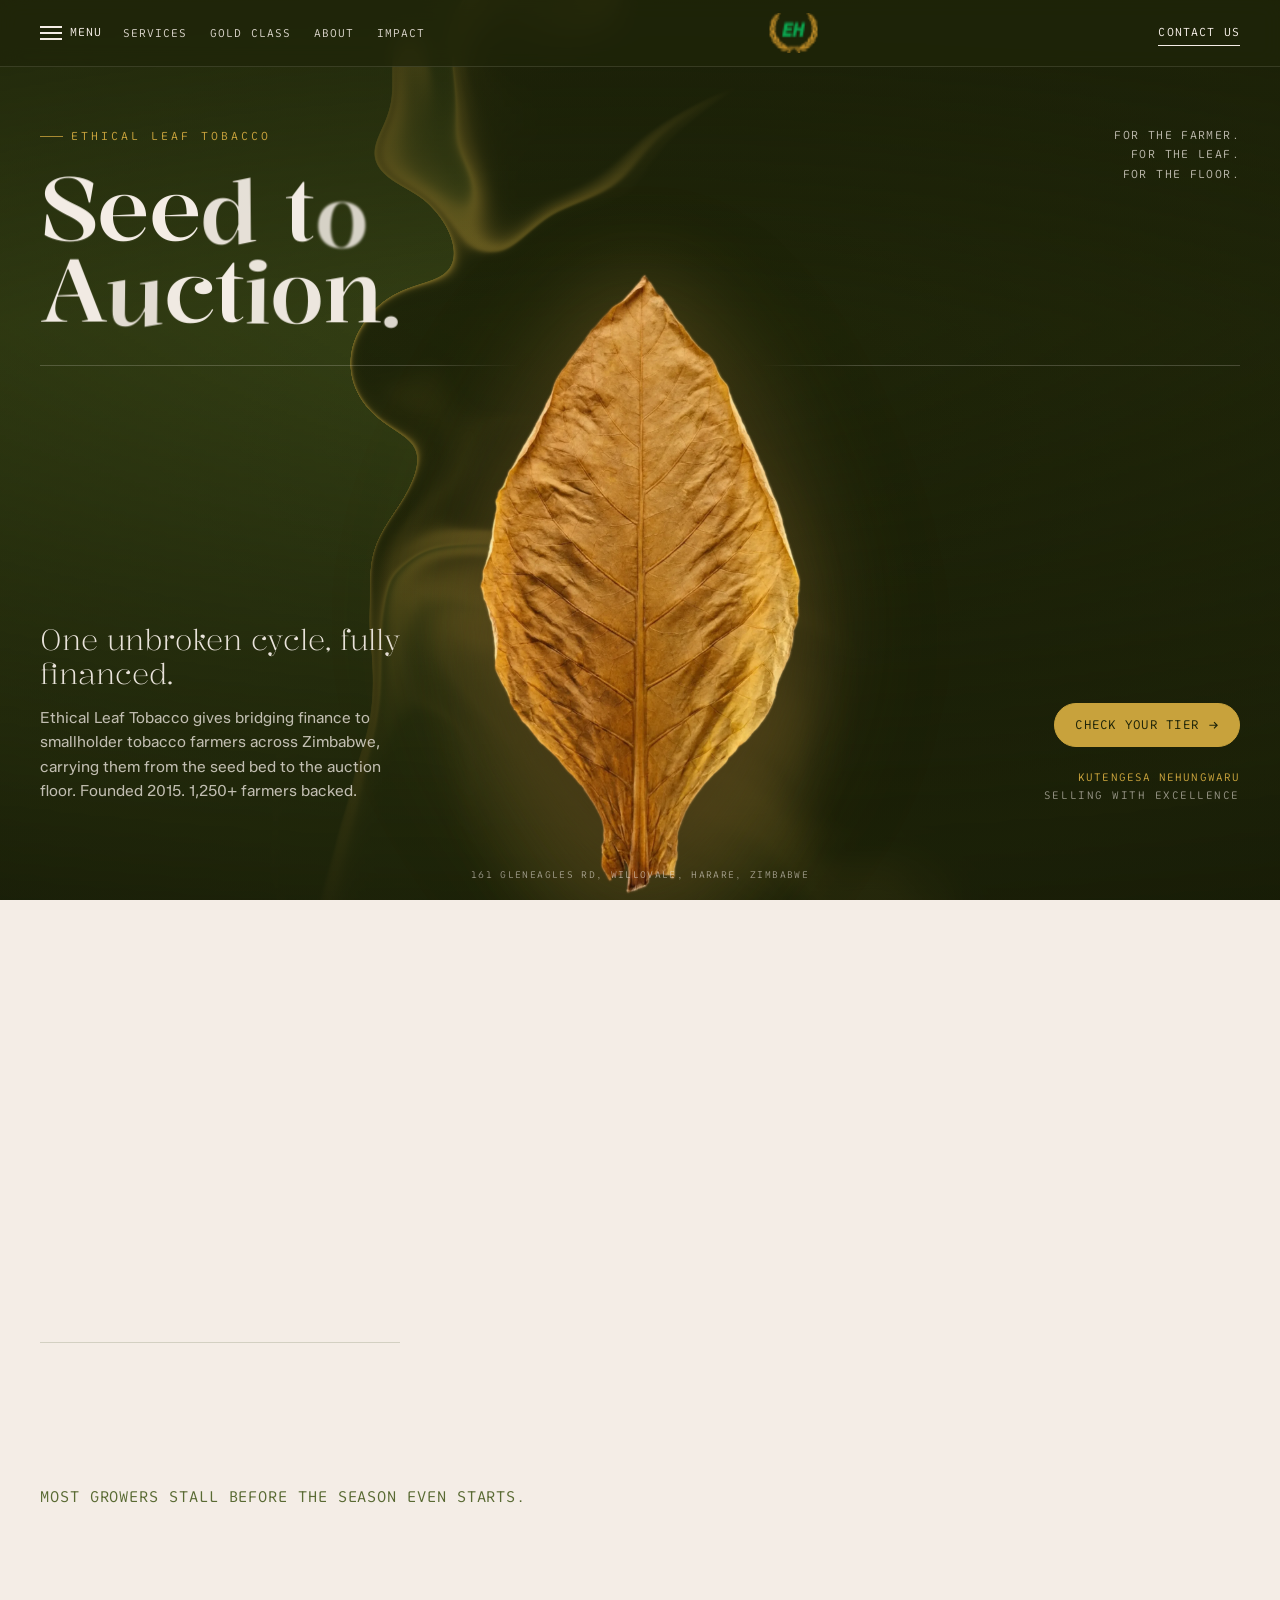
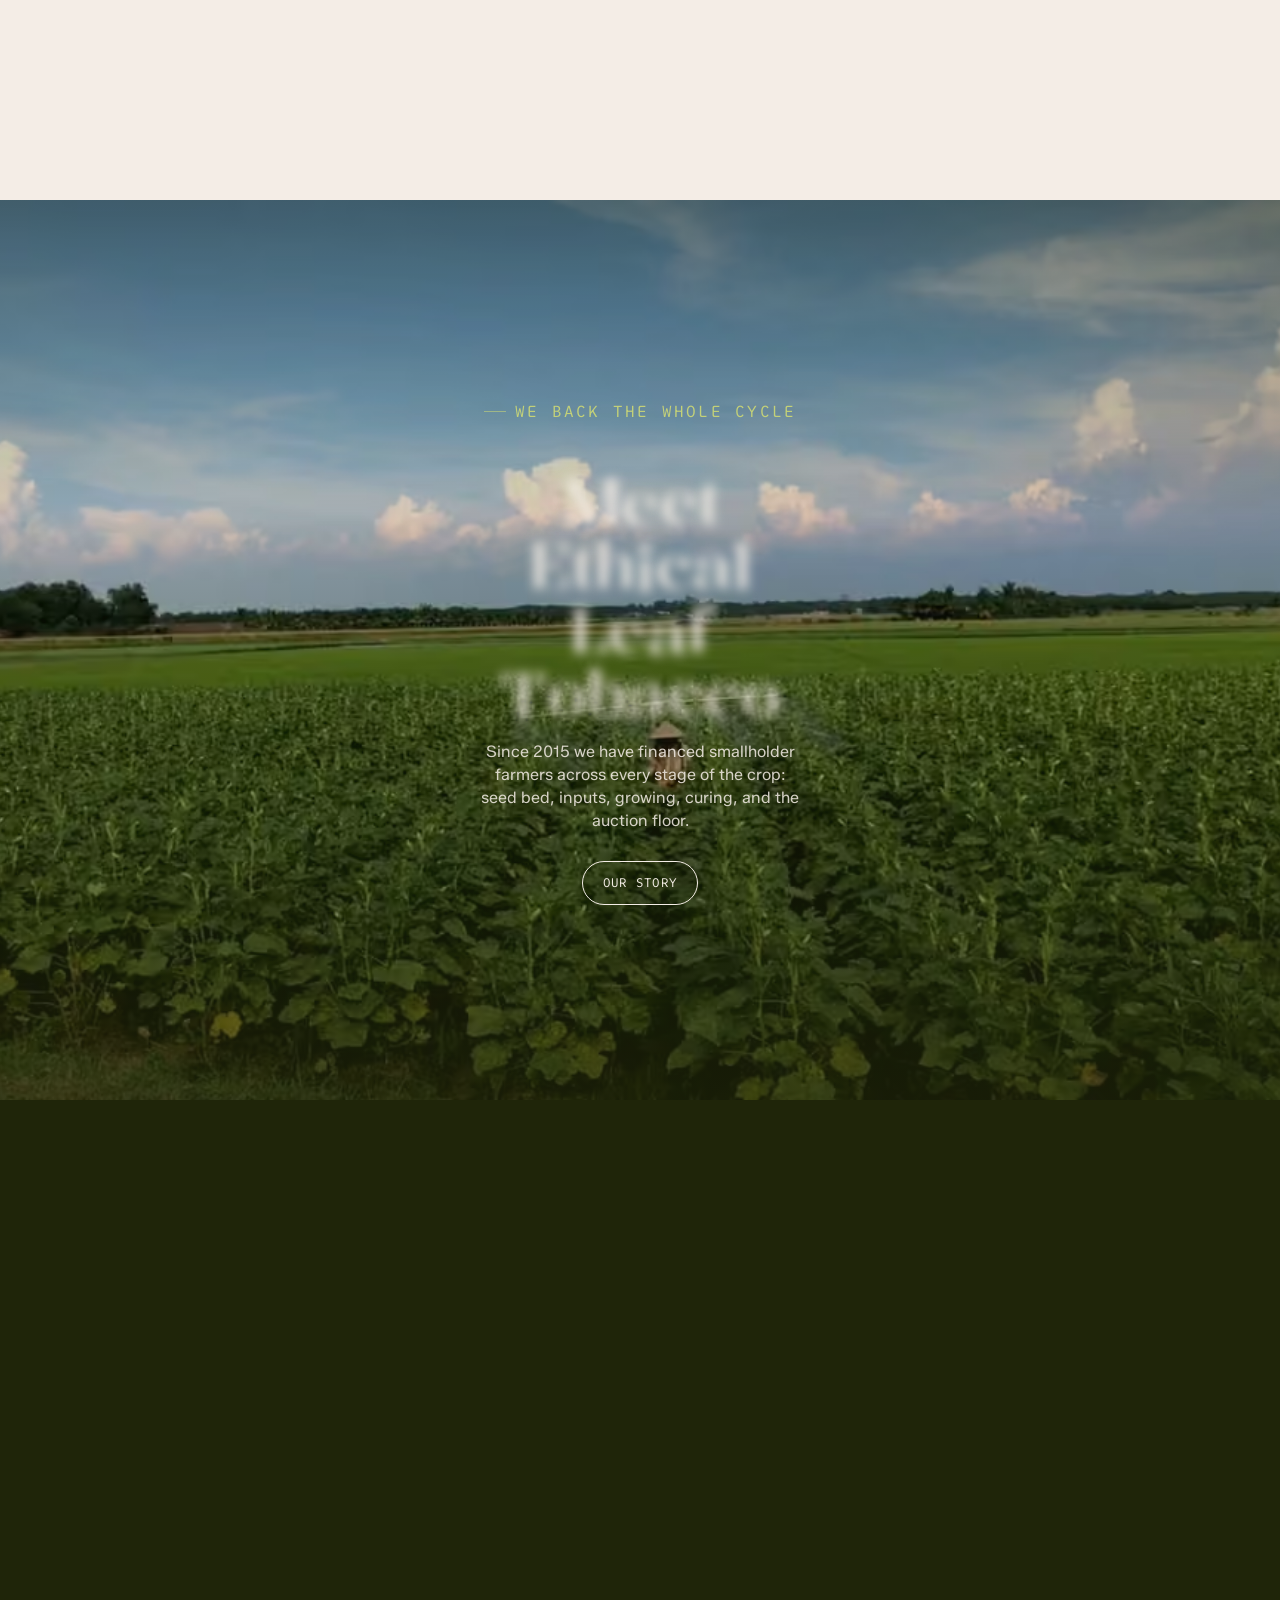
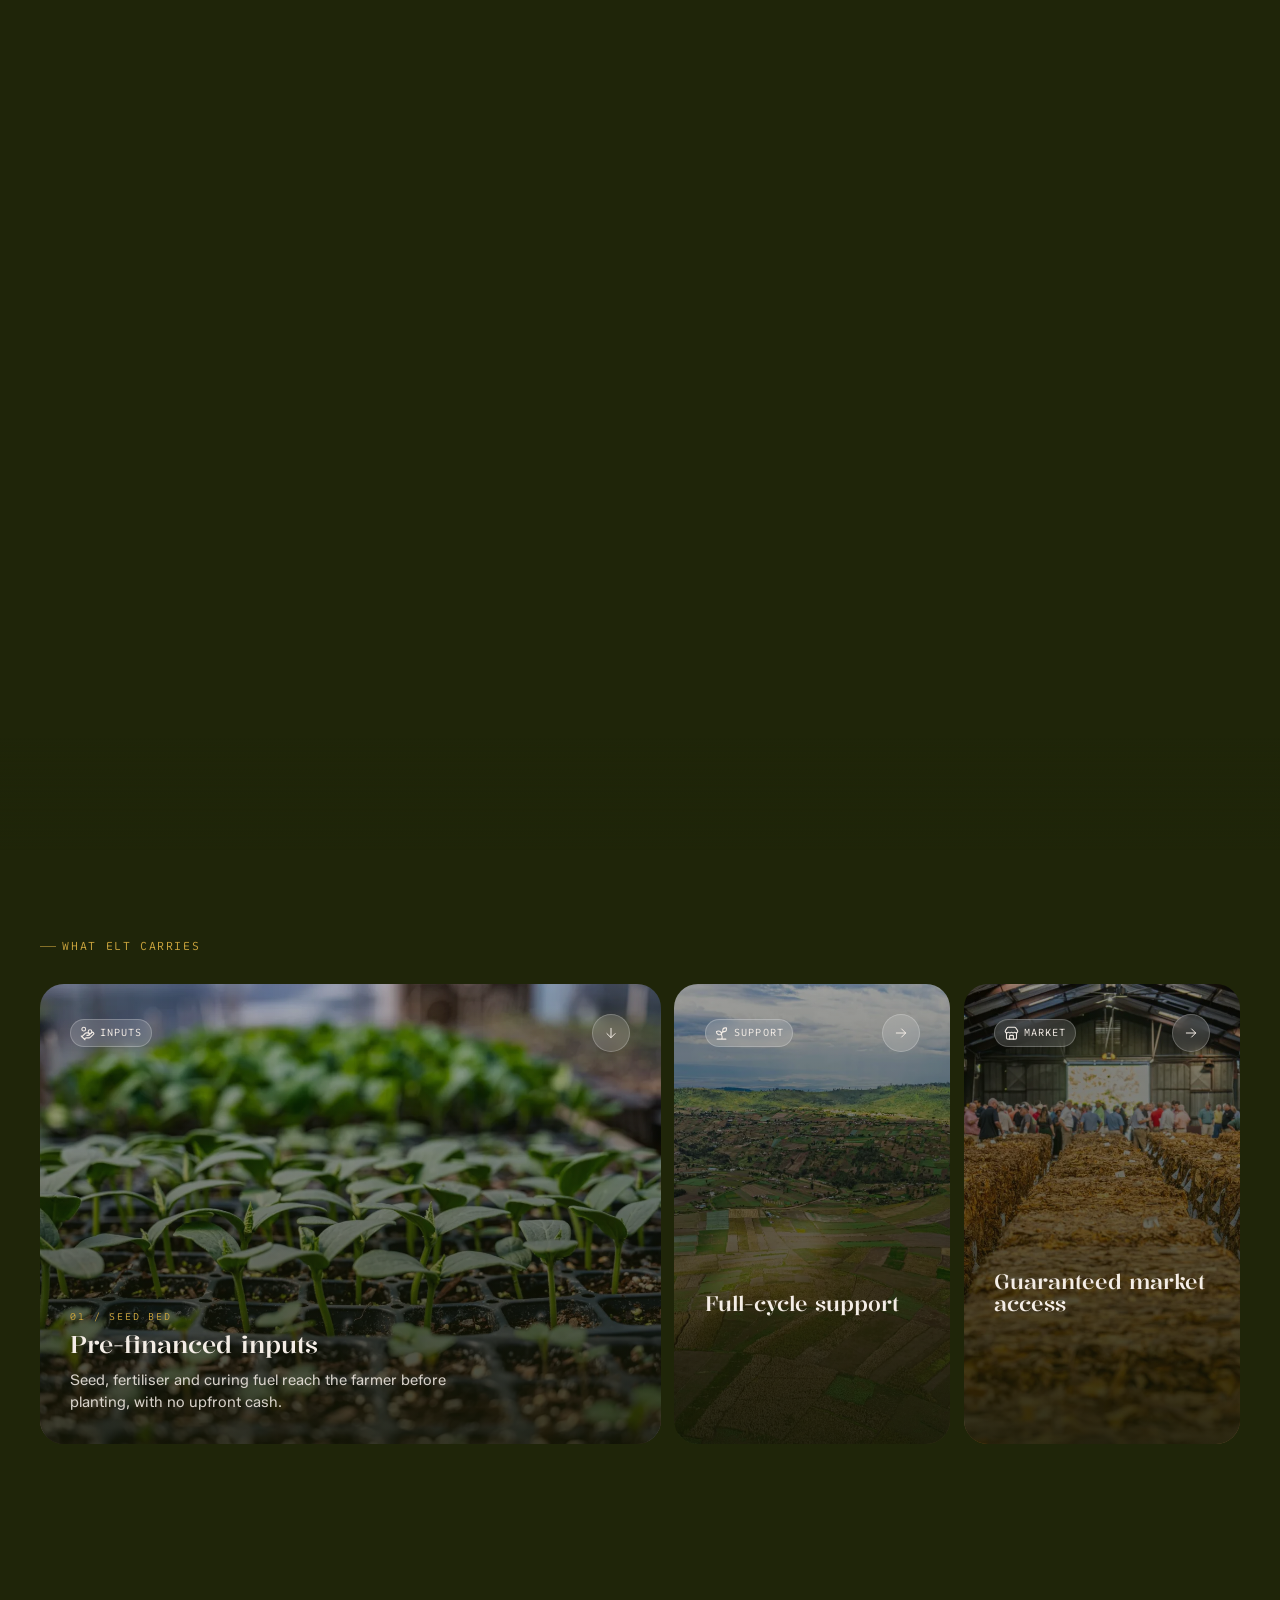
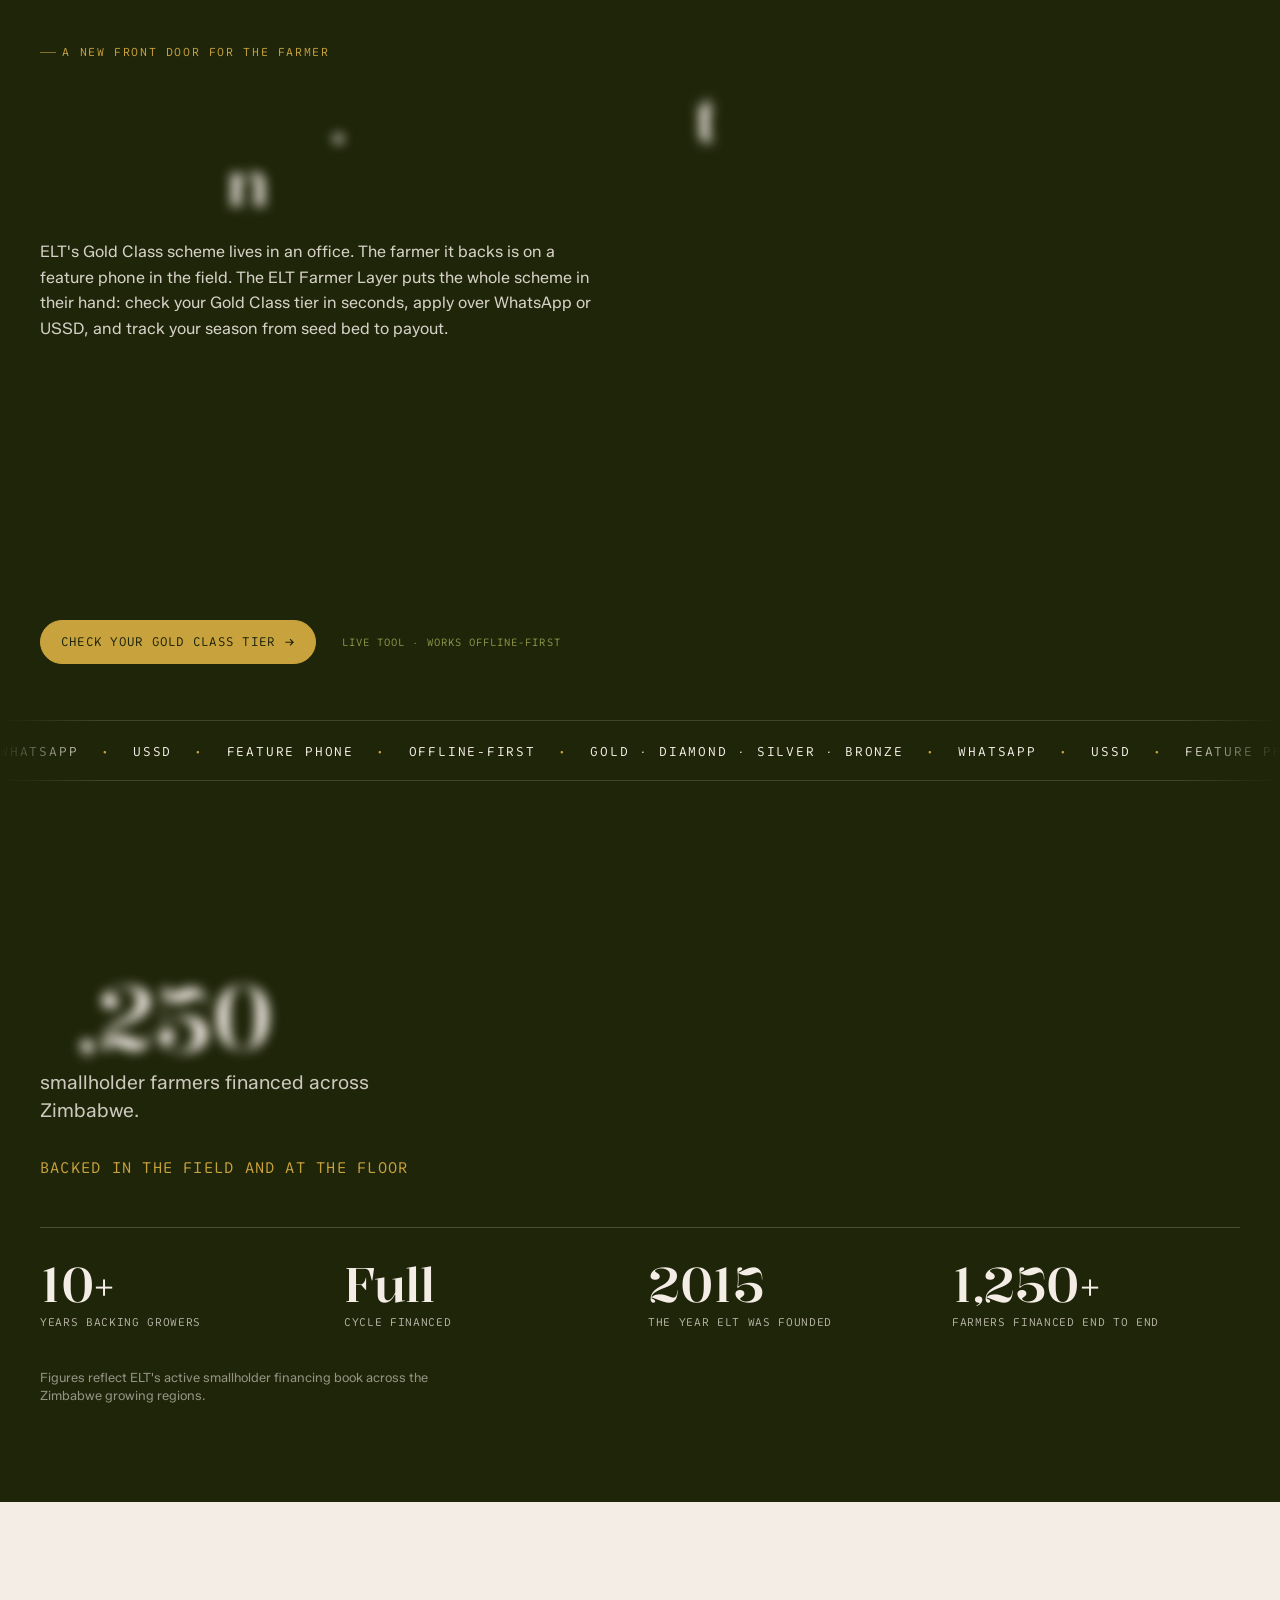
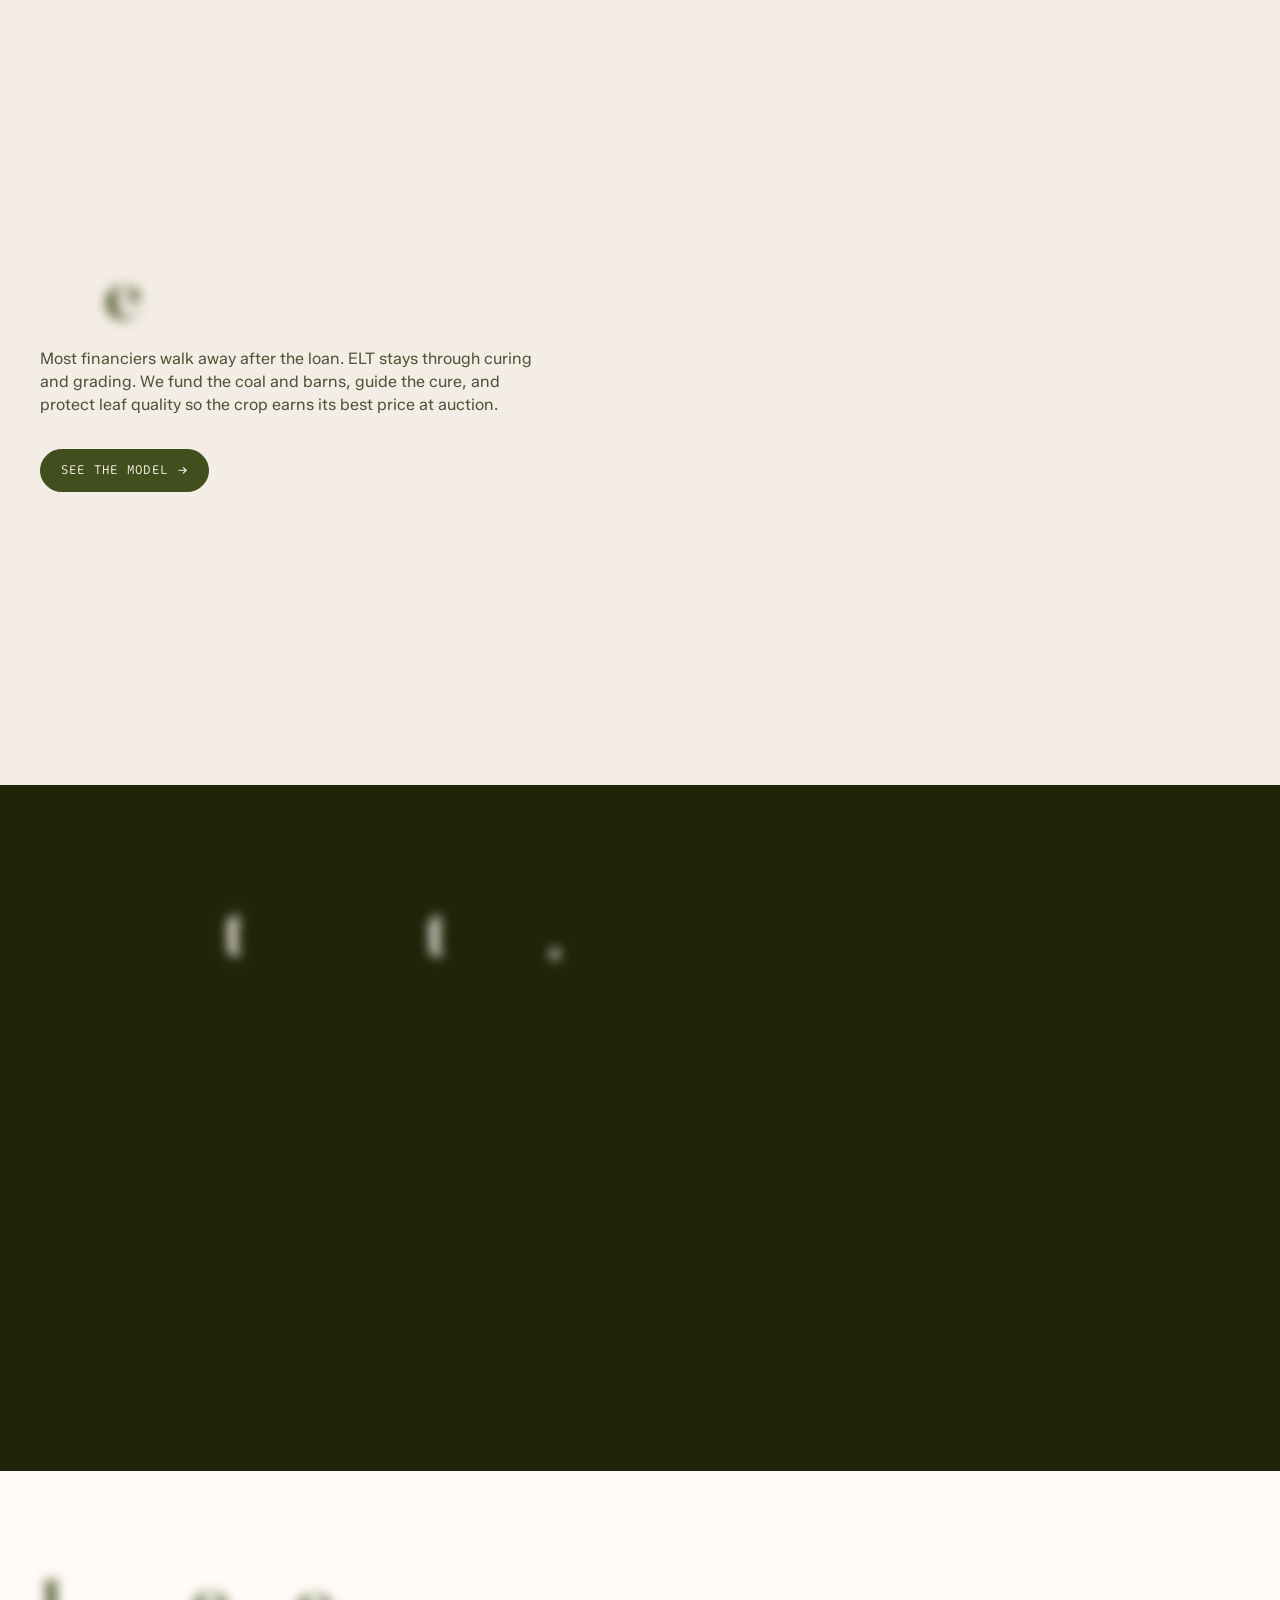
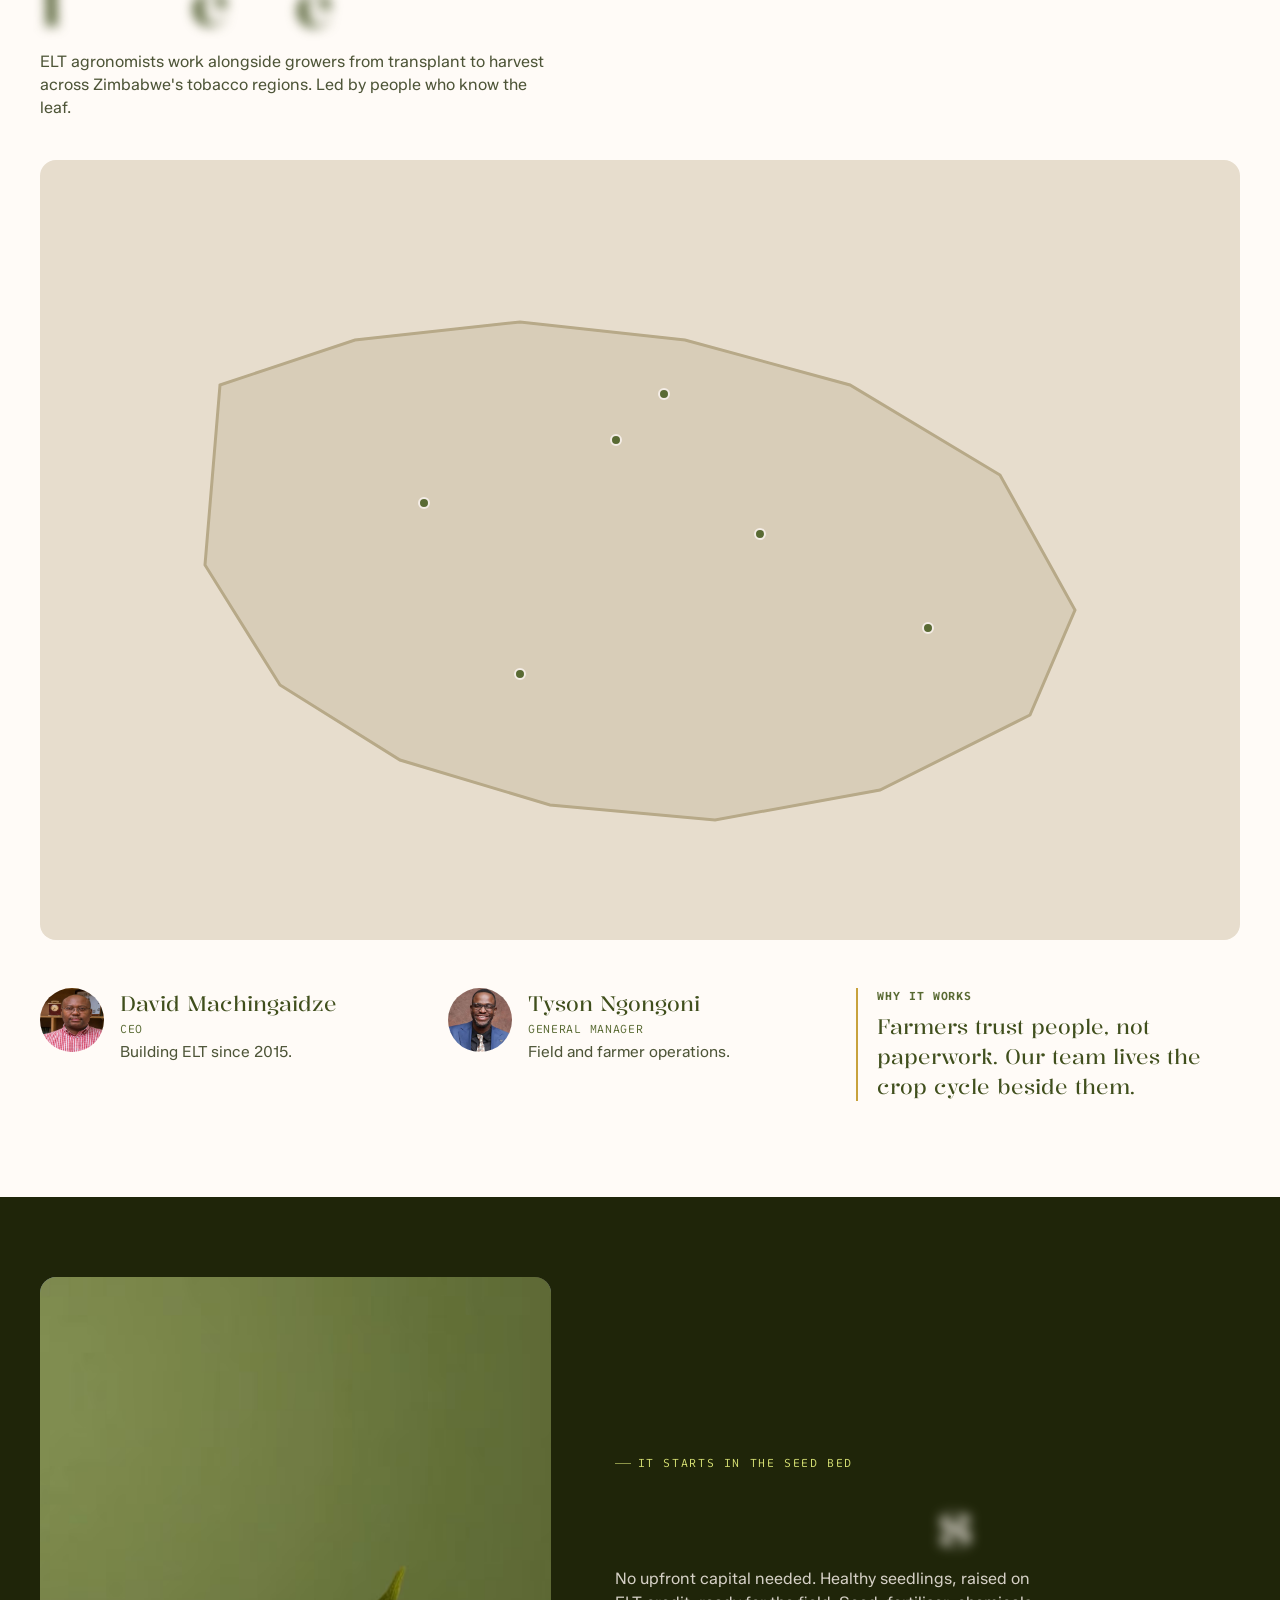
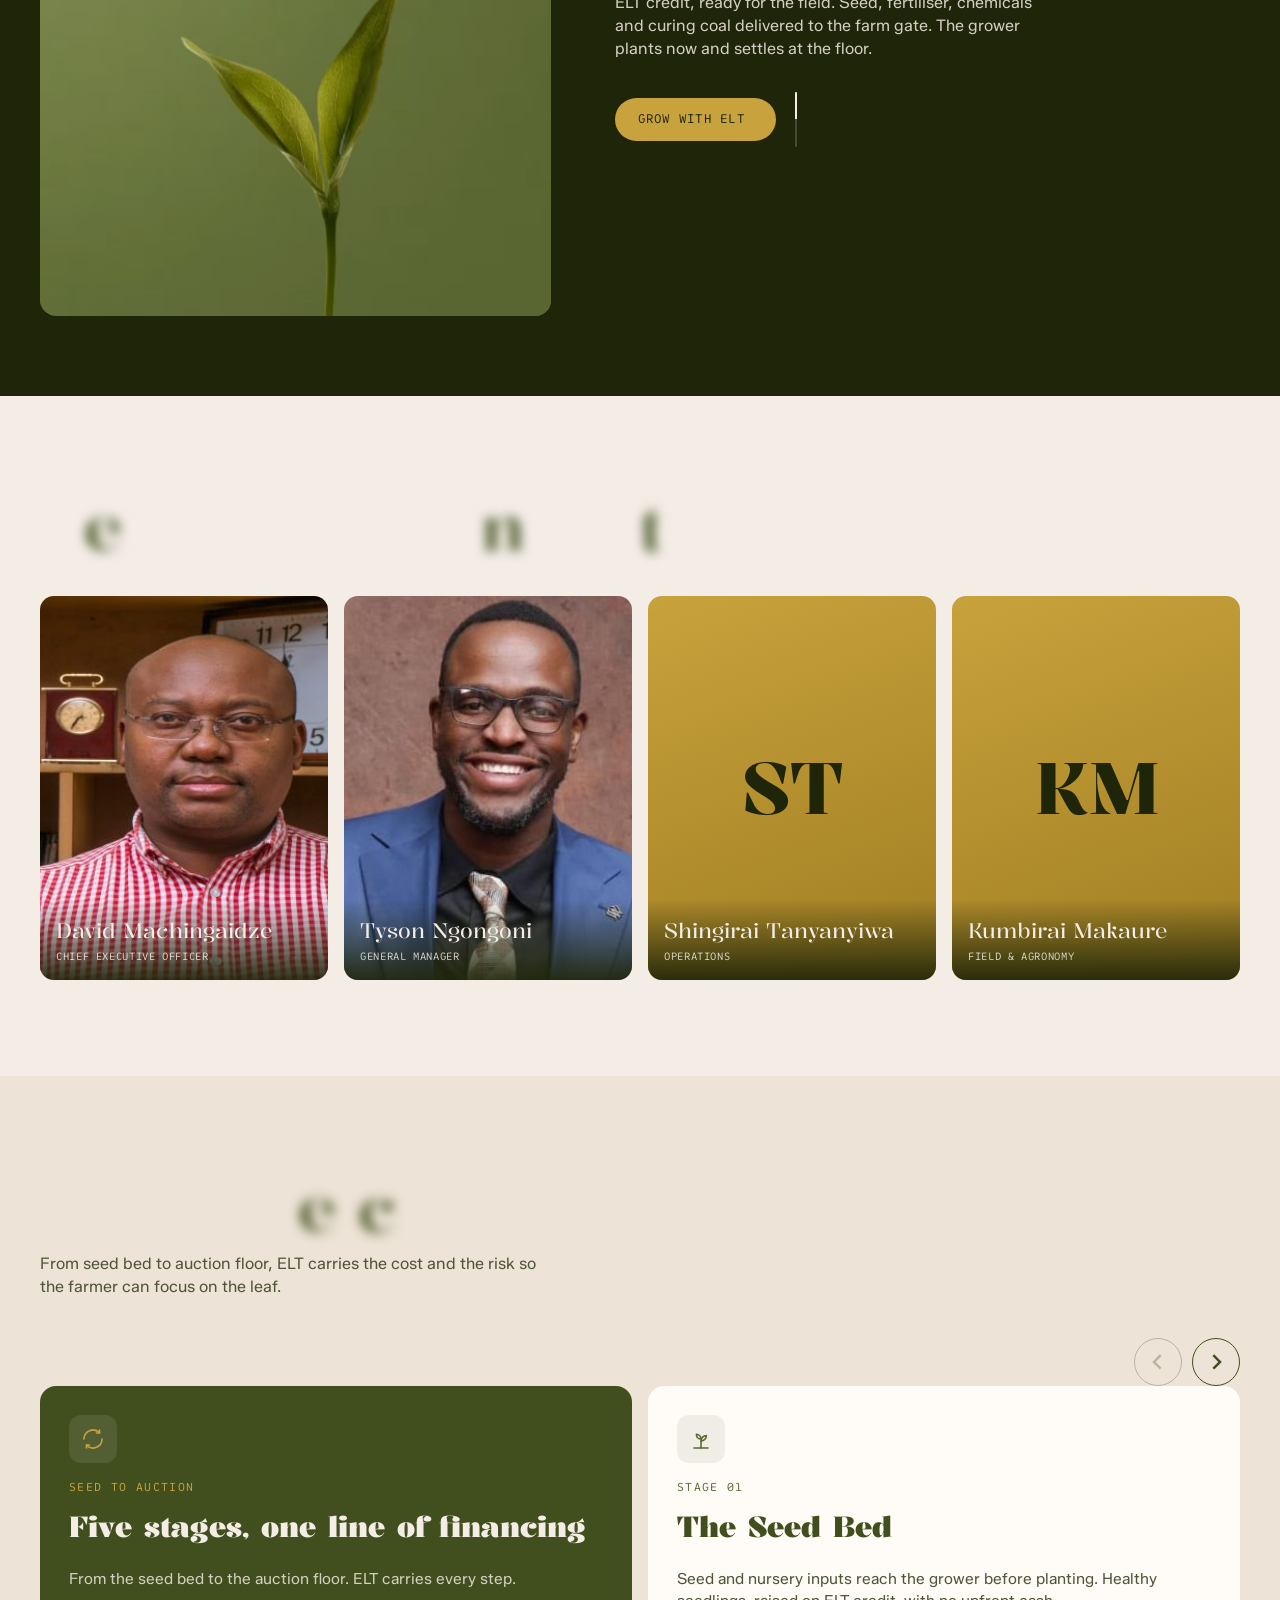
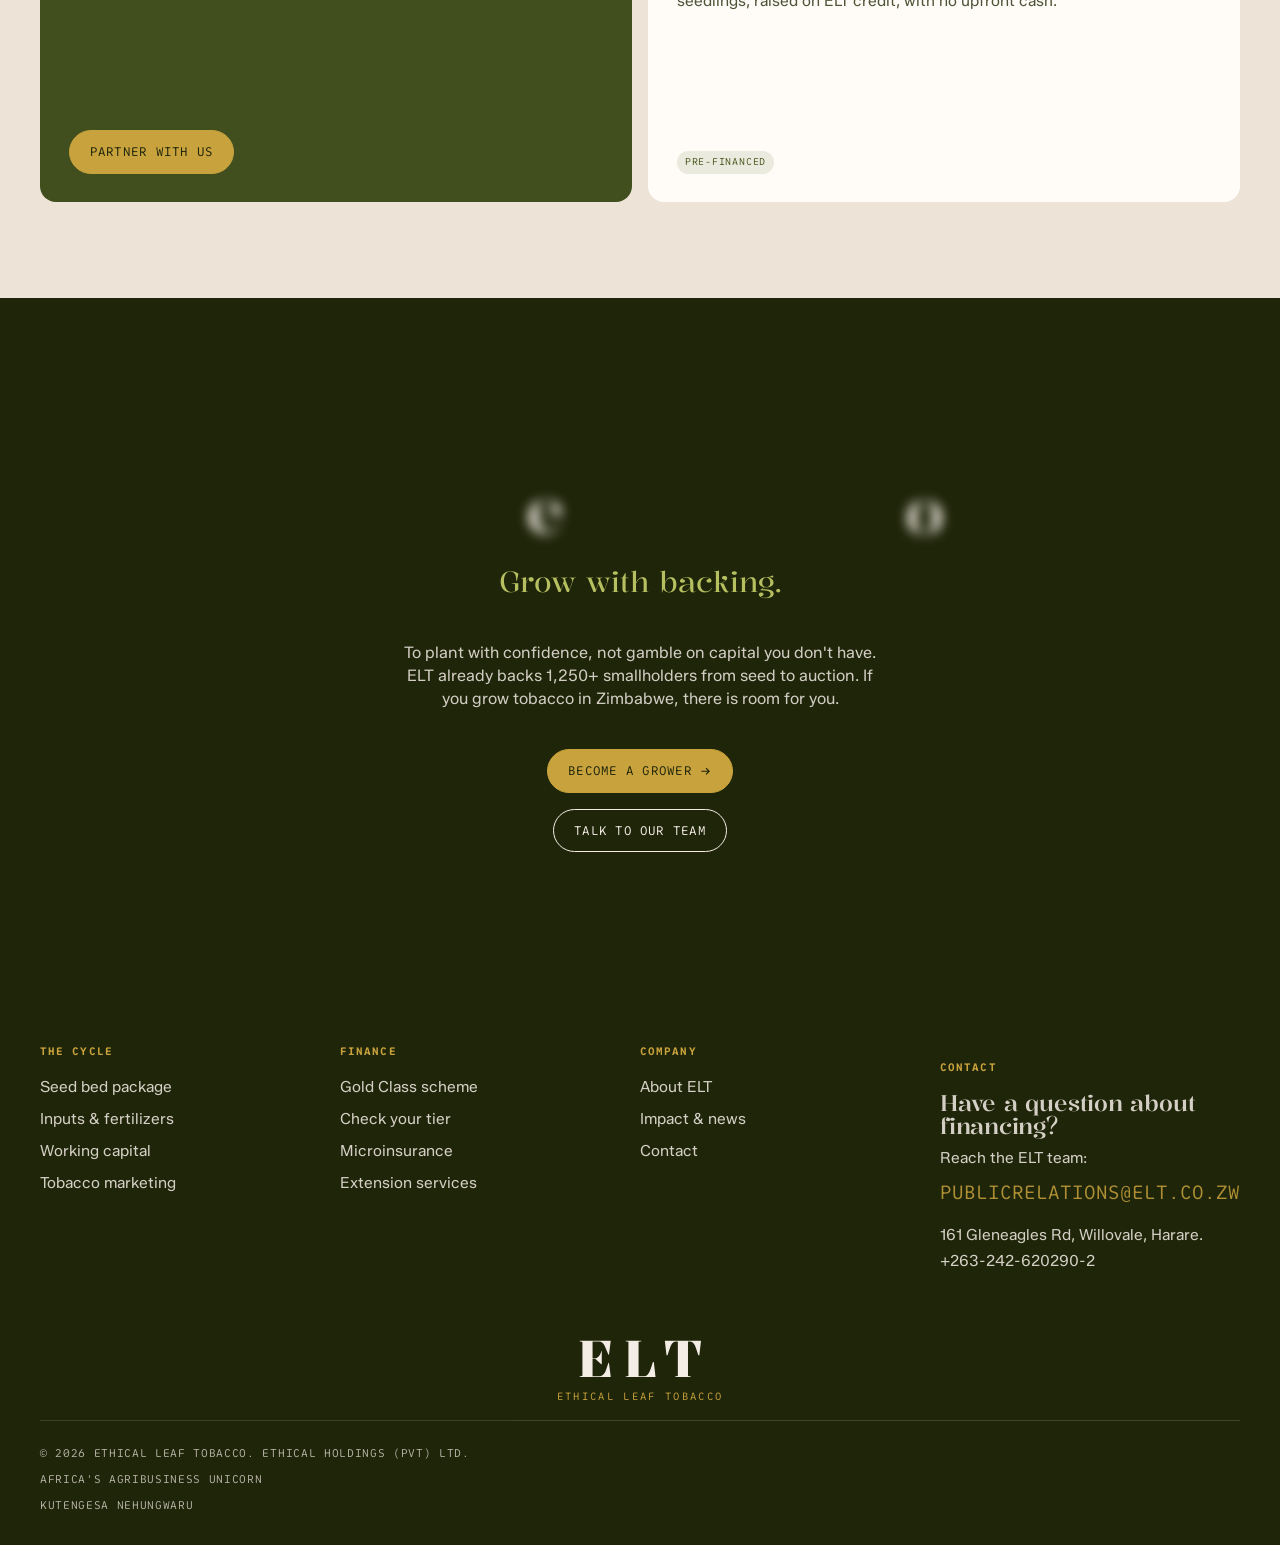
==== commit 14fd9a23: "ELT review fix pass: real EH logo (preloader + nav), solid header background, removed hero/section o" ====
--- a/index.html
+++ b/index.html
@@ -10,7 +10,7 @@
 <link rel="preconnect" href="https://fonts.gstatic.com" crossorigin>
 <link href="https://fonts.googleapis.com/css2?family=Kalnia:wght@300;400;500;600&family=Zalando+Sans:ital,wght@0,300;0,400;0,500;0,600;1,400&family=SUSE+Mono:wght@400;500;600&display=swap" rel="stylesheet">
 <link rel="stylesheet" href="assets/lib/splide.min.css">
-<link rel="stylesheet" href="styles.css?v=r12">
+<link rel="stylesheet" href="styles.css?v=r14">
 <script>document.documentElement.classList.remove('no-js');document.documentElement.classList.add('js');</script>
 <meta property="og:type" content="website">
 <meta property="og:title" content="Ethical Leaf Tobacco | Seed to Auction">
@@ -61,7 +61,7 @@
       <a href="impact.html">Impact</a>
     </nav>
   </div>
-  <a class="wordmark-nav" href="index.html" aria-label="Ethical Leaf Tobacco home">ELT</a>
+  <a class="wordmark-nav" href="index.html" aria-label="Ethical Leaf Tobacco home"><img src="assets/img/elt-favicon.png" alt="Ethical Leaf Tobacco"></a>
   <div class="nav-right">
     <a class="contact-wrap" href="contact.html">
       <span class="text-14-caps">Contact us</span>
@@ -233,14 +233,14 @@
 </section>
 
 <!-- ============ 3c. FARMER LAYER (value-prop centerpiece teaser) ============
-     The groundbreaking value prop: turn the $660m Gold Class scheme into a
+     The groundbreaking value prop: turn the Gold Class scheme into a
      phone-first self-serve product. Demoed live on gold-class.html. This home
      band introduces it with kinetic type + a marquee of the channels. -->
 <section id="s-layer">
   <div class="wrap">
     <p class="eyebrow layer-eyebrow">A new front door for the farmer</p>
     <h2 class="layer-head display" text-split>Your tier. Your inputs. Your season. On any phone.</h2>
-    <p class="layer-lead">ELT's $660m Gold Class scheme lives in an office. The farmer it backs is on a feature phone in the field. The ELT Farmer Layer puts the whole scheme in their hand: check your Gold Class tier in seconds, apply over WhatsApp or USSD, and track your season from seed bed to payout.</p>
+    <p class="layer-lead">ELT's Gold Class scheme lives in an office. The farmer it backs is on a feature phone in the field. The ELT Farmer Layer puts the whole scheme in their hand: check your Gold Class tier in seconds, apply over WhatsApp or USSD, and track your season from seed bed to payout.</p>
     <div class="layer-grid">
       <div class="layer-card" data-reveal>
         <span class="lc-no mono">01</span>
@@ -572,7 +572,7 @@
 <!-- ============ MENU side-bar ============ -->
 <nav class="menu-side-bar" id="menu-side-bar" aria-hidden="true">
   <div class="menu-top">
-    <a class="wordmark-nav" href="index.html" aria-label="Ethical Leaf Tobacco home">ELT</a>
+    <a class="wordmark-nav" href="index.html" aria-label="Ethical Leaf Tobacco home"><img src="assets/img/elt-favicon.png" alt="Ethical Leaf Tobacco"></a>
     <button class="menu-close" id="menu-close"><span>Close</span><span aria-hidden="true">&times;</span></button>
   </div>
   <div class="menu-nav">
@@ -650,7 +650,7 @@
 <script src="assets/lib/ScrollTrigger.min.js"></script>
 <script src="assets/lib/SplitText.min.js"></script>
 <script src="assets/lib/splide.min.js"></script>
-<script src="app.js?v=r12"></script>
+<script src="app.js?v=r14"></script>
 
 </body>
 </html>
--- a/styles.css
+++ b/styles.css
@@ -154,10 +154,16 @@
 .nav-wrap {
   position: fixed; top: 0; left: 0; right: 0; z-index: 900;
   display: flex; align-items: center; justify-content: space-between;
-  padding: 1rem var(--gutter);
+  padding: 0.8rem var(--gutter);
   color: var(--nav-light);
-  transition: color 0.4s var(--ease-out);
-  mix-blend-mode: normal;
+  background: rgba(31,37,9,0.72);
+  backdrop-filter: blur(10px); -webkit-backdrop-filter: blur(10px);
+  border-bottom: 1px solid rgba(244,237,230,0.12);
+  transition: color 0.4s var(--ease-out), background 0.4s var(--ease-out), border-color 0.4s var(--ease-out);
+}
+.nav-wrap.on-light {
+  background: rgba(244,237,230,0.90);
+  border-bottom-color: rgba(31,37,9,0.10);
 }
 .nav-left { display: flex; align-items: center; gap: 0.85rem; }
 .menu-btn {
@@ -176,6 +182,7 @@
   font-family: "Kalnia", serif; font-weight: 600; font-size: 1.32rem;
   letter-spacing: 0.16em; padding-left: 0.16em;
 }
+.wordmark-nav img { height: 40px; width: auto; display: block; }
 .nav-right { display: flex; align-items: center; gap: 1rem; }
 .contact-wrap { position: relative; }
 .contact-wrap .text-14-caps { font-family: "SUSE Mono", monospace; text-transform: uppercase; letter-spacing: 0.1em; font-size: 0.72rem; }
@@ -219,26 +226,26 @@
    Each overlapping section carries its own solid band colour so the slide-over
    reads cleanly. Mobile-safe: small pull values, no pinning side effects.
    ============================================================ */
-#s-texts-animation { z-index: 2; margin-top: -3.5rem; }
-.capsule          { z-index: 3; margin-top: -4.5rem; }
-.value-section    { z-index: 4; margin-top: -3rem; }
-#s-numbers        { z-index: 5; margin-top: -3rem; }
-#s-carbon         { z-index: 6; margin-top: -3.5rem; }
-#animated-line    { z-index: 7; margin-top: -3.5rem; }
-#s-trials         { z-index: 8; margin-top: -3.5rem; }
-.plant-canvas     { z-index: 9; margin-top: -3.5rem; }
-#s-team           { z-index: 10; margin-top: -3.5rem; }
-#s-products       { z-index: 11; margin-top: -3.5rem; }
-#s-cta            { z-index: 12; margin-top: -3.5rem; }
-#s-footer         { z-index: 13; margin-top: -3.5rem; }
+#s-texts-animation { z-index: 2; margin-top: 0; }
+.capsule          { z-index: 3; margin-top: 0; }
+.value-section    { z-index: 4; margin-top: 0; }
+#s-numbers        { z-index: 5; margin-top: 0; }
+#s-carbon         { z-index: 6; margin-top: 0; }
+#animated-line    { z-index: 7; margin-top: 0; }
+#s-trials         { z-index: 8; margin-top: 0; }
+.plant-canvas     { z-index: 9; margin-top: 0; }
+#s-team           { z-index: 10; margin-top: 0; }
+#s-products       { z-index: 11; margin-top: 0; }
+#s-cta            { z-index: 12; margin-top: 0; }
+#s-footer         { z-index: 13; margin-top: 0; }
 /* each band stays opaque to its own colour so the slide-over reads cleanly */
 #s-texts-animation, .capsule, .value-section, #s-numbers, #s-carbon,
 #animated-line, #s-trials, .plant-canvas, #s-team, #s-products, #s-cta, #s-footer { isolation: isolate; }
 @media (min-width: 768px) {
-  #s-texts-animation { margin-top: -5rem; }
-  .capsule { margin-top: -7rem; }
+  #s-texts-animation { margin-top: 0; }
+  .capsule { margin-top: 0; }
   .value-section, #s-numbers, #s-carbon, #animated-line, #s-trials,
-  .plant-canvas, #s-team, #s-products, #s-cta, #s-footer { margin-top: -5rem; }
+  .plant-canvas, #s-team, #s-products, #s-cta, #s-footer { margin-top: 0; }
 }
 
 /* ============================================================
@@ -437,13 +444,12 @@
 .capsule-content p { font-size: var(--t-18); opacity: 0.85; margin-bottom: 1.8rem; }
 /* GREEN BANDS: transparent so the one fixed animated ground shows through as a
    continuous living surface. A soft ink scrim keeps copy legible over it. */
-.value-section, #s-numbers, #animated-line, #s-cta, #s-footer { background: transparent; }
+.value-section, #s-numbers, #animated-line, #s-cta, #s-footer { background: var(--ink-deep); }
 /* scrims fade to transparent at top+bottom so two overlapping sections never
    stack into a doubled-dark band (B08); the legible core stays ~0.5 in the
    middle where the content sits. */
 .value-section::before, #s-numbers::before, #animated-line::before, #s-cta::before, #s-footer::before {
-  content: ""; position: absolute; inset: 0; z-index: 0; pointer-events: none;
-  background: linear-gradient(180deg, rgba(20,24,6,0) 0%, rgba(20,24,6,0.52) 16%, rgba(20,24,6,0.48) 50%, rgba(20,24,6,0.52) 84%, rgba(20,24,6,0) 100%);
+  display: none;
 }
 .value-section > .wrap, #s-numbers > .wrap, #animated-line > .wrap,
 #s-cta > .wrap, #s-footer > .wrap { position: relative; z-index: 1; }
@@ -542,7 +548,7 @@
    6. ANIMATED-LINE (handoff)
    ============================================================ */
 #animated-line { color: var(--cream); padding: 7rem 0; overflow: hidden; position: relative; }
-.animated-headline { font-family: "Kalnia", serif; font-size: var(--t-90); line-height: 1.0; max-width: 18ch; }
+.animated-headline { font-family: "Kalnia", serif; font-size: var(--t-90); line-height: 1.0; max-width: 26ch; }
 .animated-points { display: grid; gap: 1.6rem; margin-top: 3rem; }
 .animated-point { border-top: 1px solid rgba(244,237,230,0.22); padding-top: 1.1rem; }
 .animated-point h4 { font-family: "Kalnia", serif; font-size: var(--t-24); font-weight: 500; }
@@ -553,7 +559,7 @@
    7. FIELD-TRIALS (regions map)
    ============================================================ */
 #s-trials { background: var(--cream-2); color: var(--ink); padding: 6rem 0; }
-.trials-head h2 { font-family: "Kalnia", serif; font-size: var(--t-71); line-height: 1.0; max-width: 16ch; }
+.trials-head h2 { font-family: "Kalnia", serif; font-size: var(--t-71); line-height: 1.0; max-width: 24ch; }
 .trials-head p { font-size: var(--t-18); color: var(--ink-soft); margin-top: 1.2rem; max-width: 52ch; }
 .map-wrap { position: relative; margin-top: 2.5rem; border-radius: 16px; overflow: hidden; background: #e7ddcd; }
 .map-wrap svg { width: 100%; height: auto; display: block; }
@@ -618,7 +624,7 @@
    TEAM section
    ============================================================ */
 #s-team { background: var(--cream); color: var(--ink); padding: 6rem 0; }
-#s-team h2 { font-family: "Kalnia", serif; font-size: var(--t-71); line-height: 1.0; max-width: 14ch; }
+#s-team h2 { font-family: "Kalnia", serif; font-size: var(--t-71); line-height: 1.0; max-width: 24ch; }
 .team-grid { display: grid; grid-template-columns: repeat(2, 1fr); gap: 1rem; margin-top: 2.5rem; }
 .team-tile { border-radius: 14px; overflow: hidden; aspect-ratio: 3/4; position: relative; background: linear-gradient(160deg, var(--gold) 0%, #a07e22 100%); }
 .team-tile img { width: 100%; height: 100%; object-fit: cover; }
@@ -632,7 +638,7 @@
    ============================================================ */
 #s-products { background: var(--beige); color: var(--ink); padding: 6rem 0; overflow: hidden; }
 .products-head { display: grid; gap: 1rem; margin-bottom: 2.5rem; }
-.products-head h2 { font-family: "Kalnia", serif; font-size: var(--t-71); line-height: 1.0; max-width: 16ch; }
+.products-head h2 { font-family: "Kalnia", serif; font-size: var(--t-71); line-height: 1.0; max-width: 24ch; }
 .products-head p { font-size: var(--t-18); color: var(--ink-soft); max-width: 52ch; }
 /* loading guard */
 .splide__track[aria-busy="true"] .splide__list { visibility: hidden; }
@@ -838,7 +844,7 @@
     filter: drop-shadow(0 40px 60px rgba(0,0,0,0.6)) drop-shadow(0 0 44px rgba(255,198,84,0.30));
   }
 
-  .texts-animation { max-width: 18ch; }
+  .texts-animation { max-width: min(92vw, 1080px); }
   .texts-animation .line { font-size: var(--t-71); }
 
   .numbers-grid { grid-template-columns: repeat(4, 1fr); }
@@ -930,7 +936,7 @@
   font-size: 0.7rem; color: var(--gold); display: inline-flex; align-items: center; gap: 0.7em; margin-bottom: 1.2rem;
 }
 .ph-eyebrow::before { content: ""; width: 2em; height: 1px; background: var(--gold); opacity: 0.8; }
-.ph-title { font-family: "Kalnia", serif; font-weight: 500; font-size: var(--t-90); line-height: 0.98; letter-spacing: -0.02em; max-width: 16ch; }
+.ph-title { font-family: "Kalnia", serif; font-weight: 500; font-size: var(--t-90); line-height: 0.98; letter-spacing: -0.02em; max-width: 22ch; }
 .ph-sub { font-size: var(--t-18); line-height: 1.55; opacity: 0.88; max-width: 52ch; margin-top: 1.4rem; }
 .ph-rail {
   display: flex; flex-wrap: wrap; gap: 1.4rem 2.4rem; margin-top: 2.4rem;
@@ -948,11 +954,8 @@
 .band { padding: 5.5rem 0; position: relative; }
 .band-cream { background: var(--cream); color: var(--ink); }
 .band-beige { background: var(--beige); color: var(--ink); }
-.band-green { color: var(--cream); }    /* transparent over the living ground + scrim */
-.band-green::before {
-  content: ""; position: absolute; inset: 0; z-index: 0; pointer-events: none;
-  background: linear-gradient(180deg, rgba(20,24,6,0) 0%, rgba(20,24,6,0.52) 16%, rgba(20,24,6,0.48) 50%, rgba(20,24,6,0.52) 84%, rgba(20,24,6,0) 100%);
-}
+.band-green { background: var(--ink-deep); color: var(--cream); }    /* solid green band (no shader bleed) */
+.band-green::before { display: none; }
 .band-green > .wrap { position: relative; z-index: 1; }
 .band-ink { background: var(--ink-deep); color: var(--cream); }
 .band-head { max-width: 22ch; }
@@ -963,21 +966,18 @@
 
 /* inner pages keep the slide-over overlap rhythm */
 .page-hero { z-index: 1; }
-.page-hero + .band, .page-hero + section { margin-top: -3rem; z-index: 2; position: relative; }
-@media (min-width: 768px) { .page-hero + .band, .page-hero + section { margin-top: -4.5rem; } }
+.page-hero + .band, .page-hero + section { margin-top: 0; z-index: 2; position: relative; }
+@media (min-width: 768px) { .page-hero + .band, .page-hero + section { margin-top: 0; } }
 
 /* ===================================================================
    FARMER LAYER (home value-prop centerpiece teaser)
    =================================================================== */
-#s-layer { color: var(--cream); padding: 6rem 0 0; position: relative; z-index: 4; margin-top: -3rem; }
-#s-layer::before {
-  content: ""; position: absolute; inset: 0; z-index: 0; pointer-events: none;
-  background: linear-gradient(180deg, rgba(20,24,6,0) 0%, rgba(20,24,6,0.55) 14%, rgba(20,24,6,0.5) 60%, rgba(20,24,6,0.6) 100%);
-}
+#s-layer { background: var(--ink-deep); color: var(--cream); padding: 6rem 0; position: relative; z-index: 4; margin-top: 0; }
+#s-layer::before { display: none; }
 #s-layer > .wrap { position: relative; z-index: 1; }
-@media (min-width: 768px) { #s-layer { margin-top: -5rem; } }
+@media (min-width: 768px) { #s-layer { margin-top: 0; } }
 .layer-eyebrow { color: var(--gold); margin-bottom: 1.4rem; }
-.layer-head { font-family: "Kalnia", serif; font-size: var(--t-71); line-height: 1.02; max-width: 18ch; }
+.layer-head { font-family: "Kalnia", serif; font-size: var(--t-71); line-height: 1.02; max-width: 26ch; }
 .layer-lead { font-size: var(--t-18); line-height: 1.6; opacity: 0.86; max-width: 56ch; margin-top: 1.6rem; }
 .layer-grid { display: grid; gap: 1rem; margin-top: 2.8rem; }
 .layer-card { padding: 1.6rem; border-radius: 16px; background: rgba(244,237,230,0.05); backdrop-filter: blur(3px); -webkit-backdrop-filter: blur(3px); }
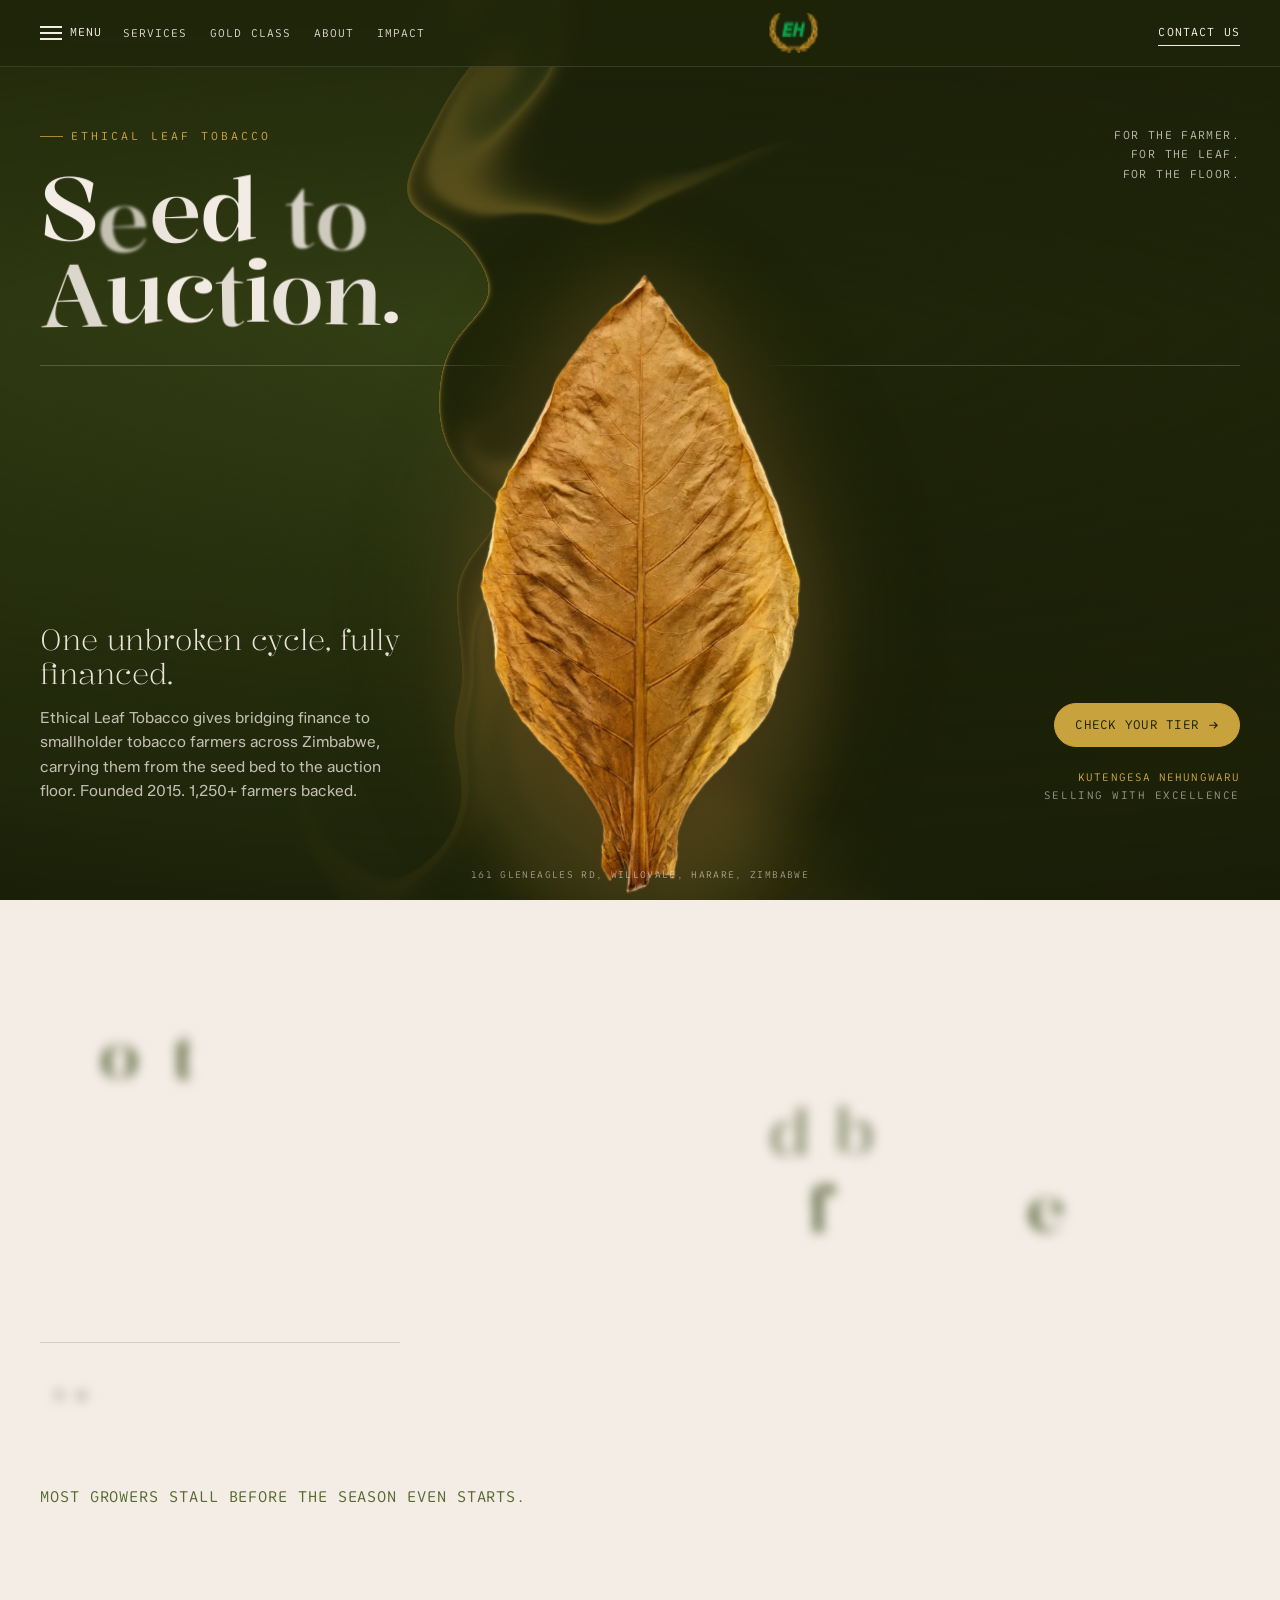
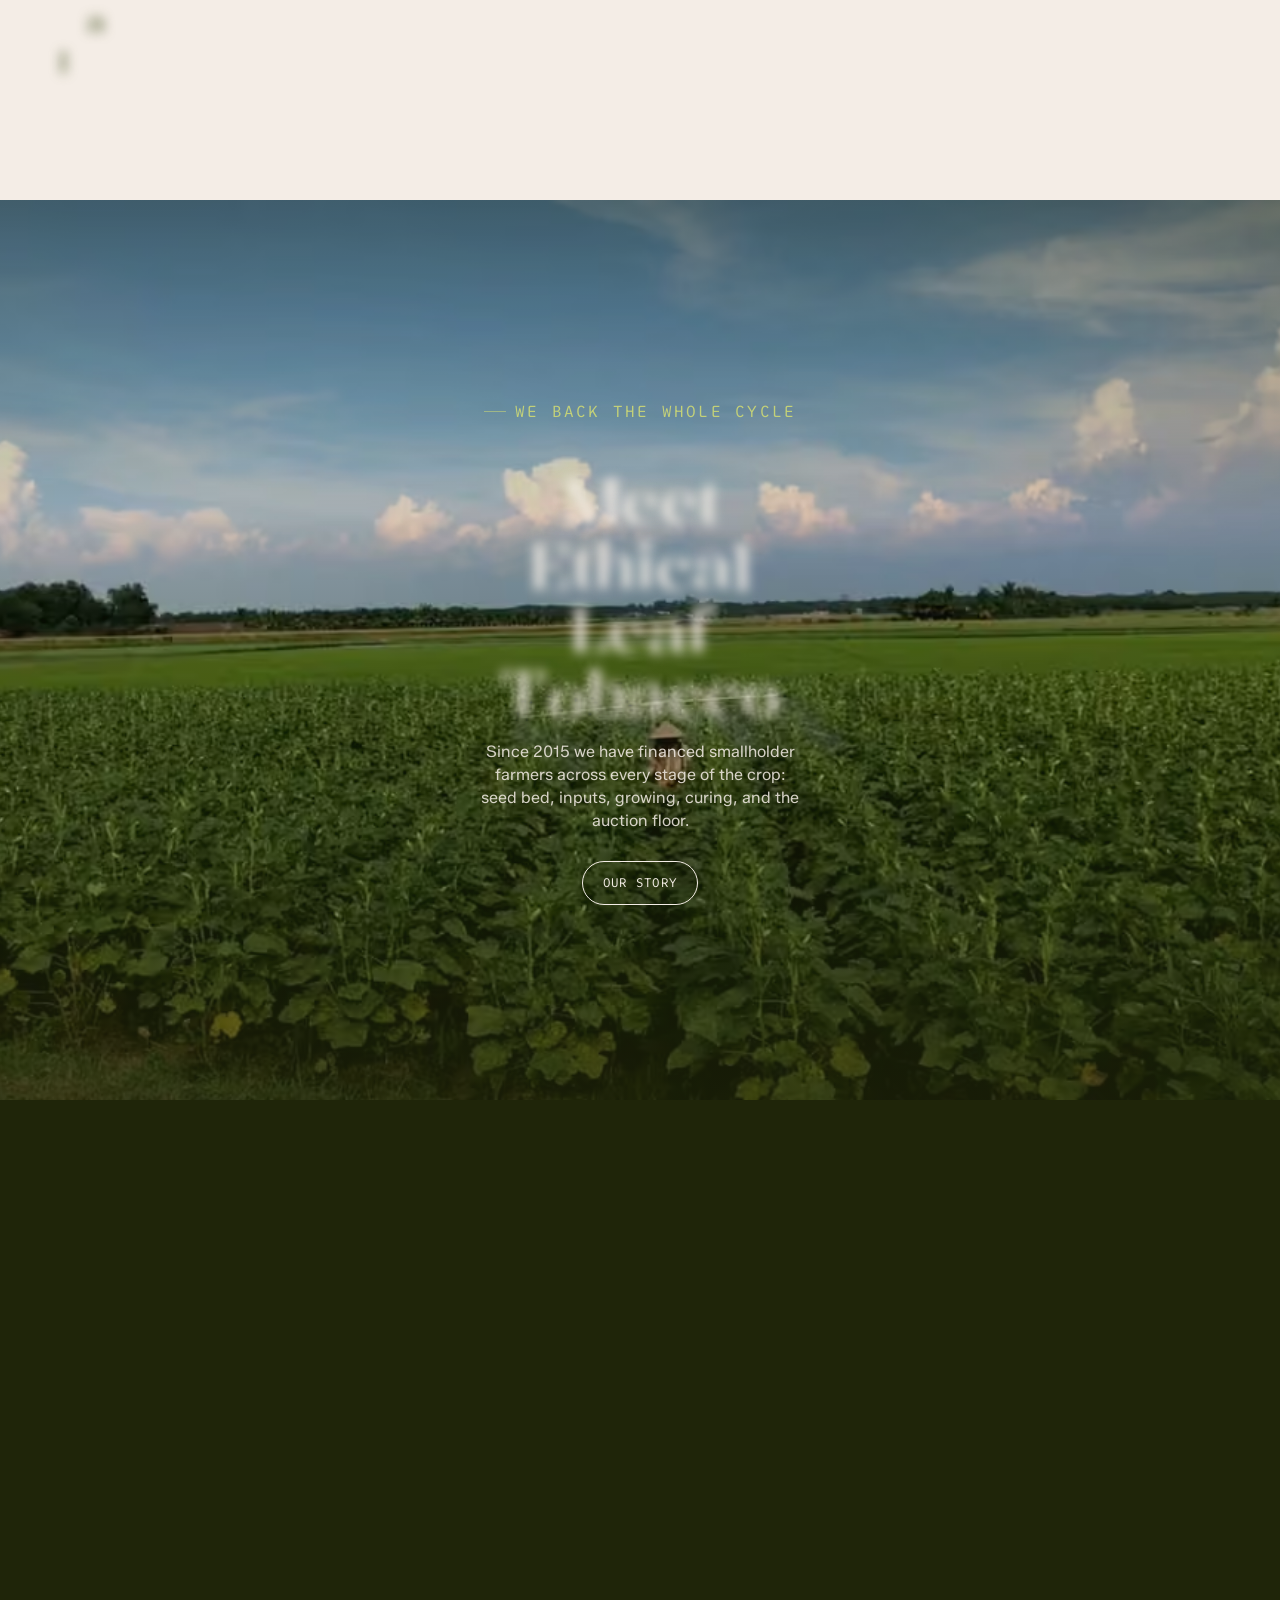
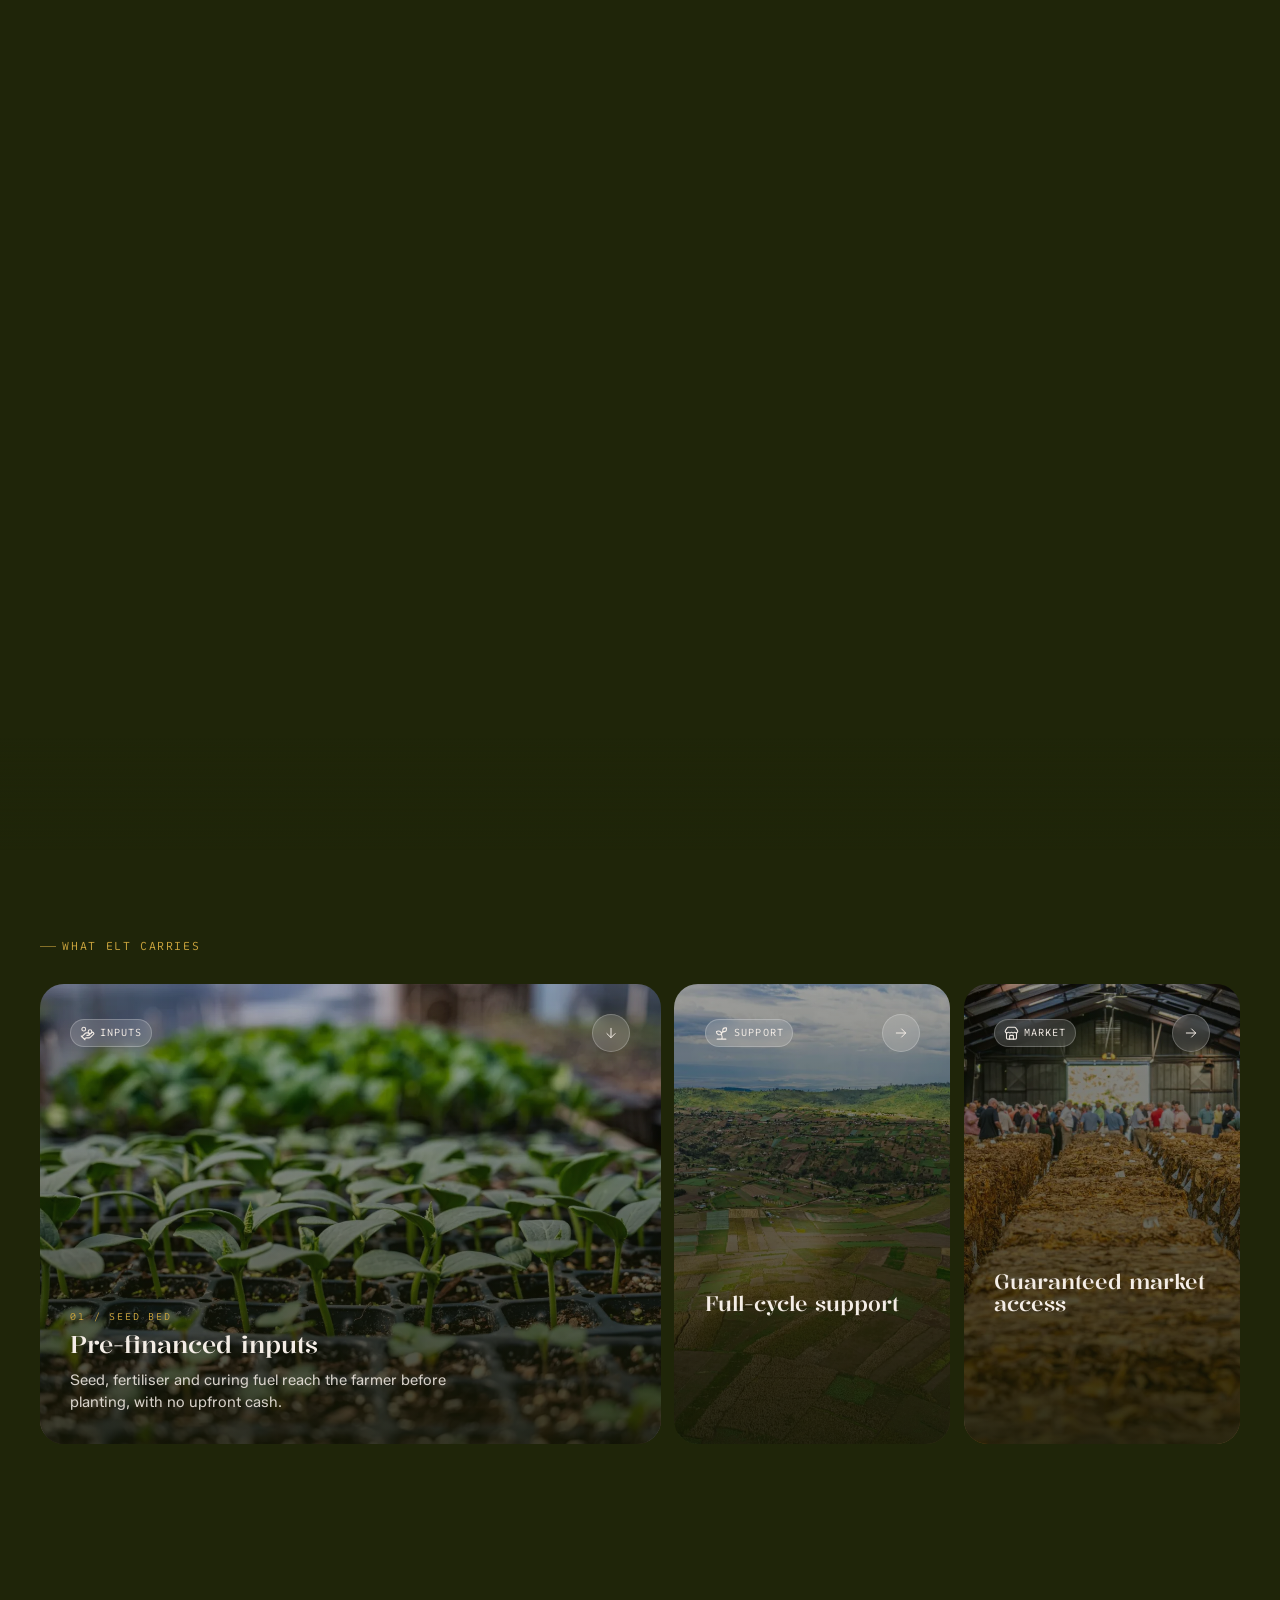
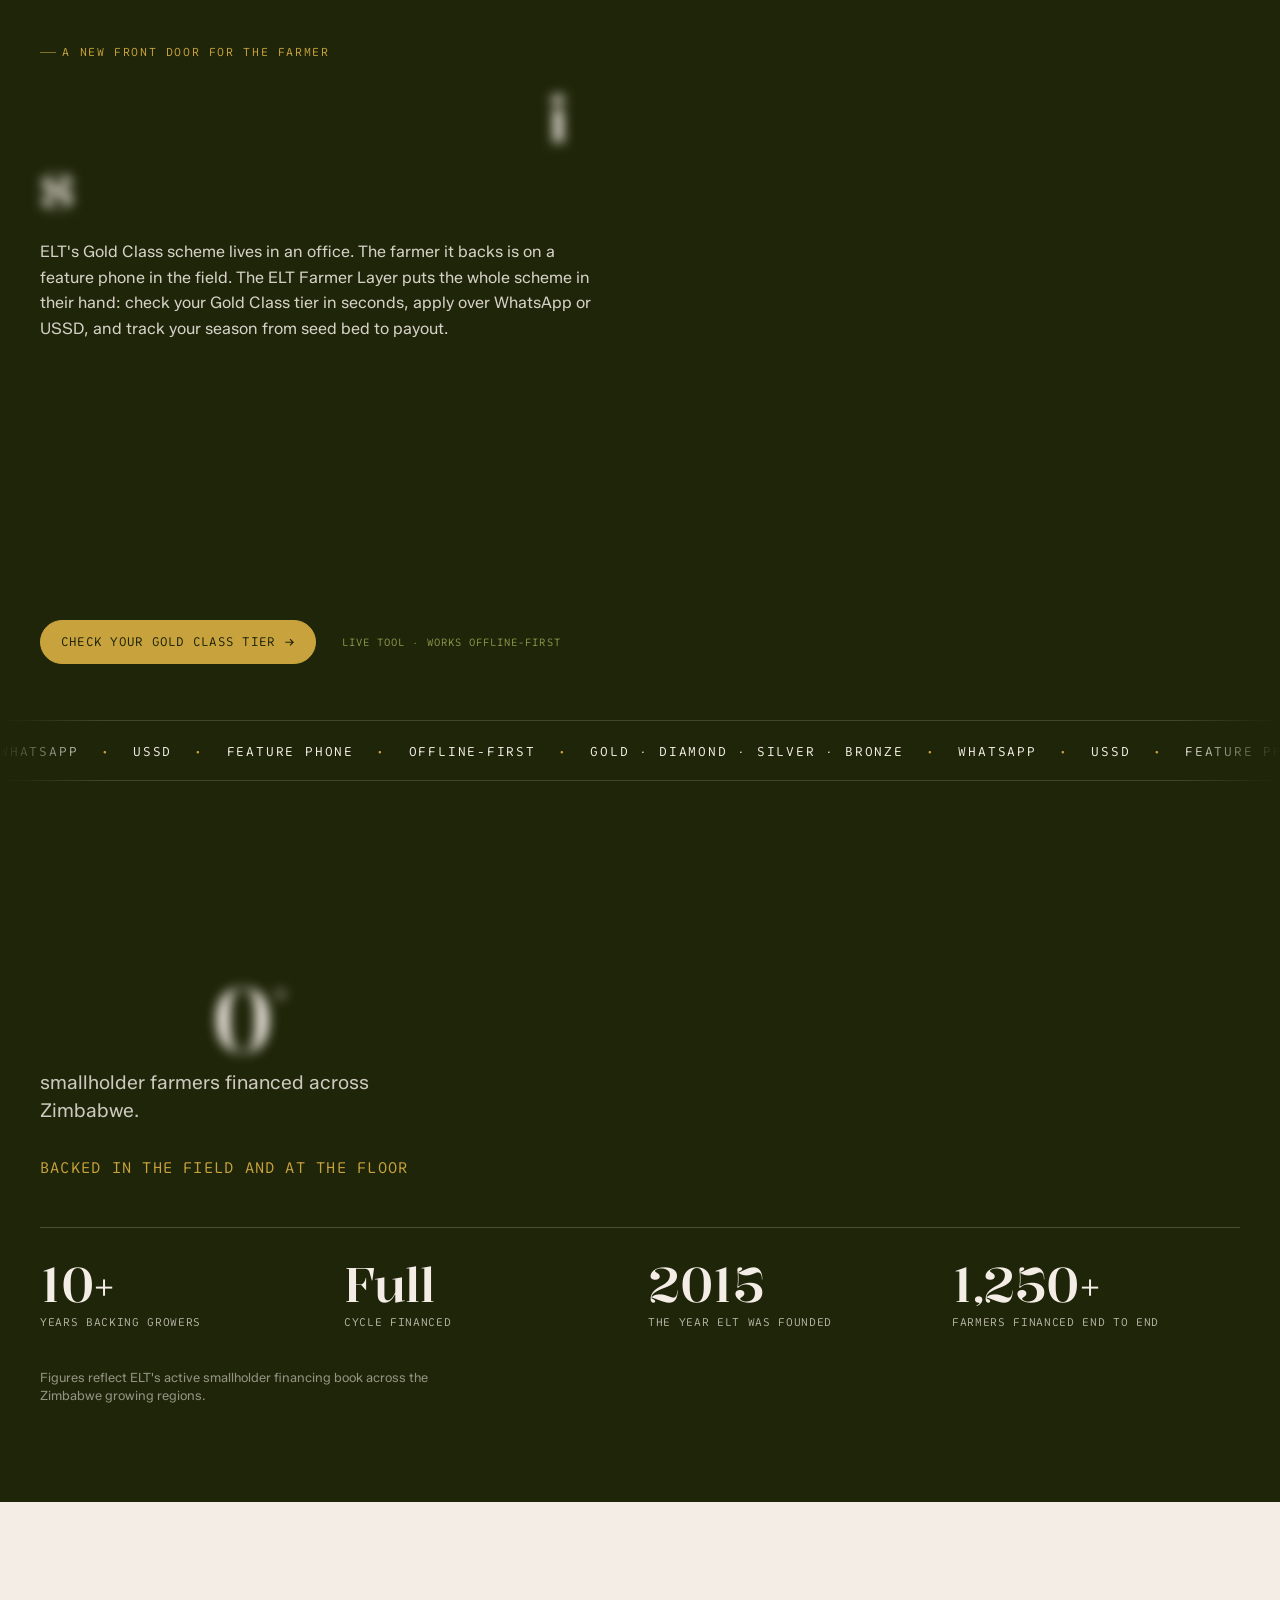
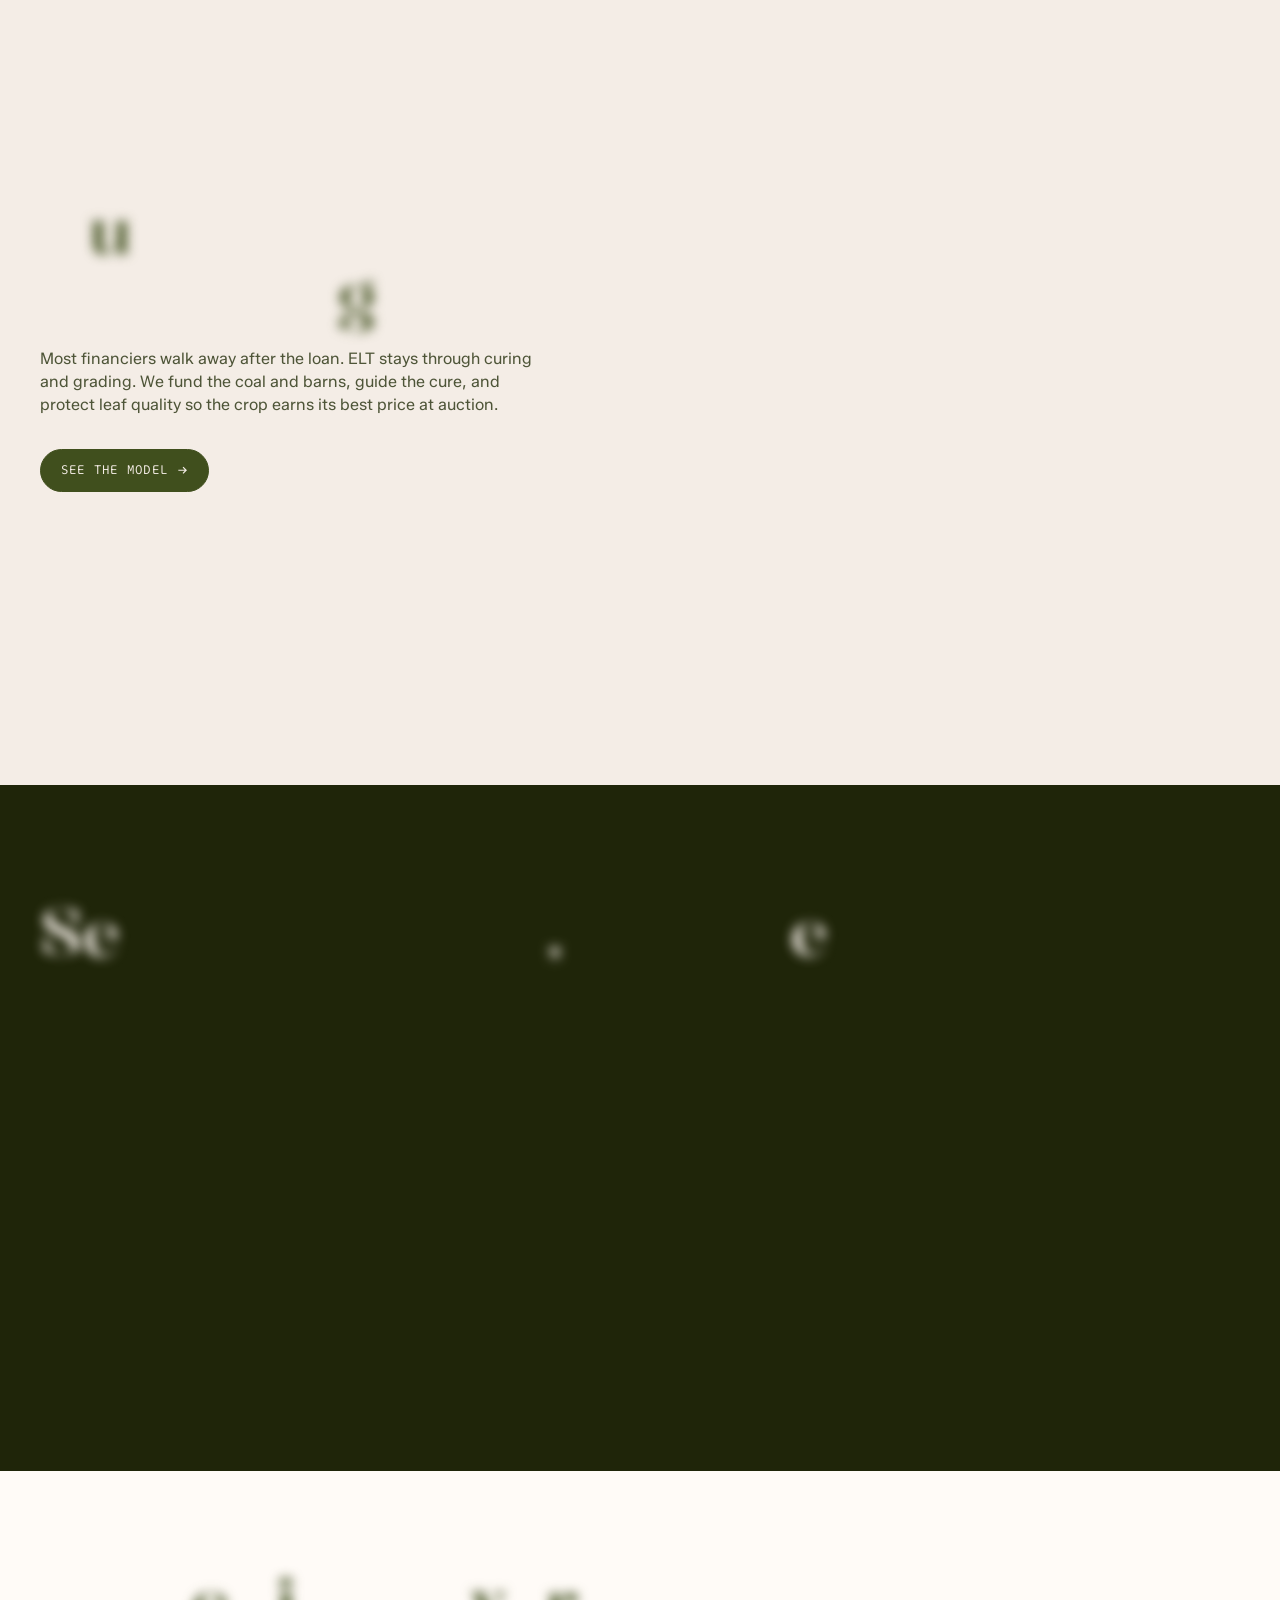
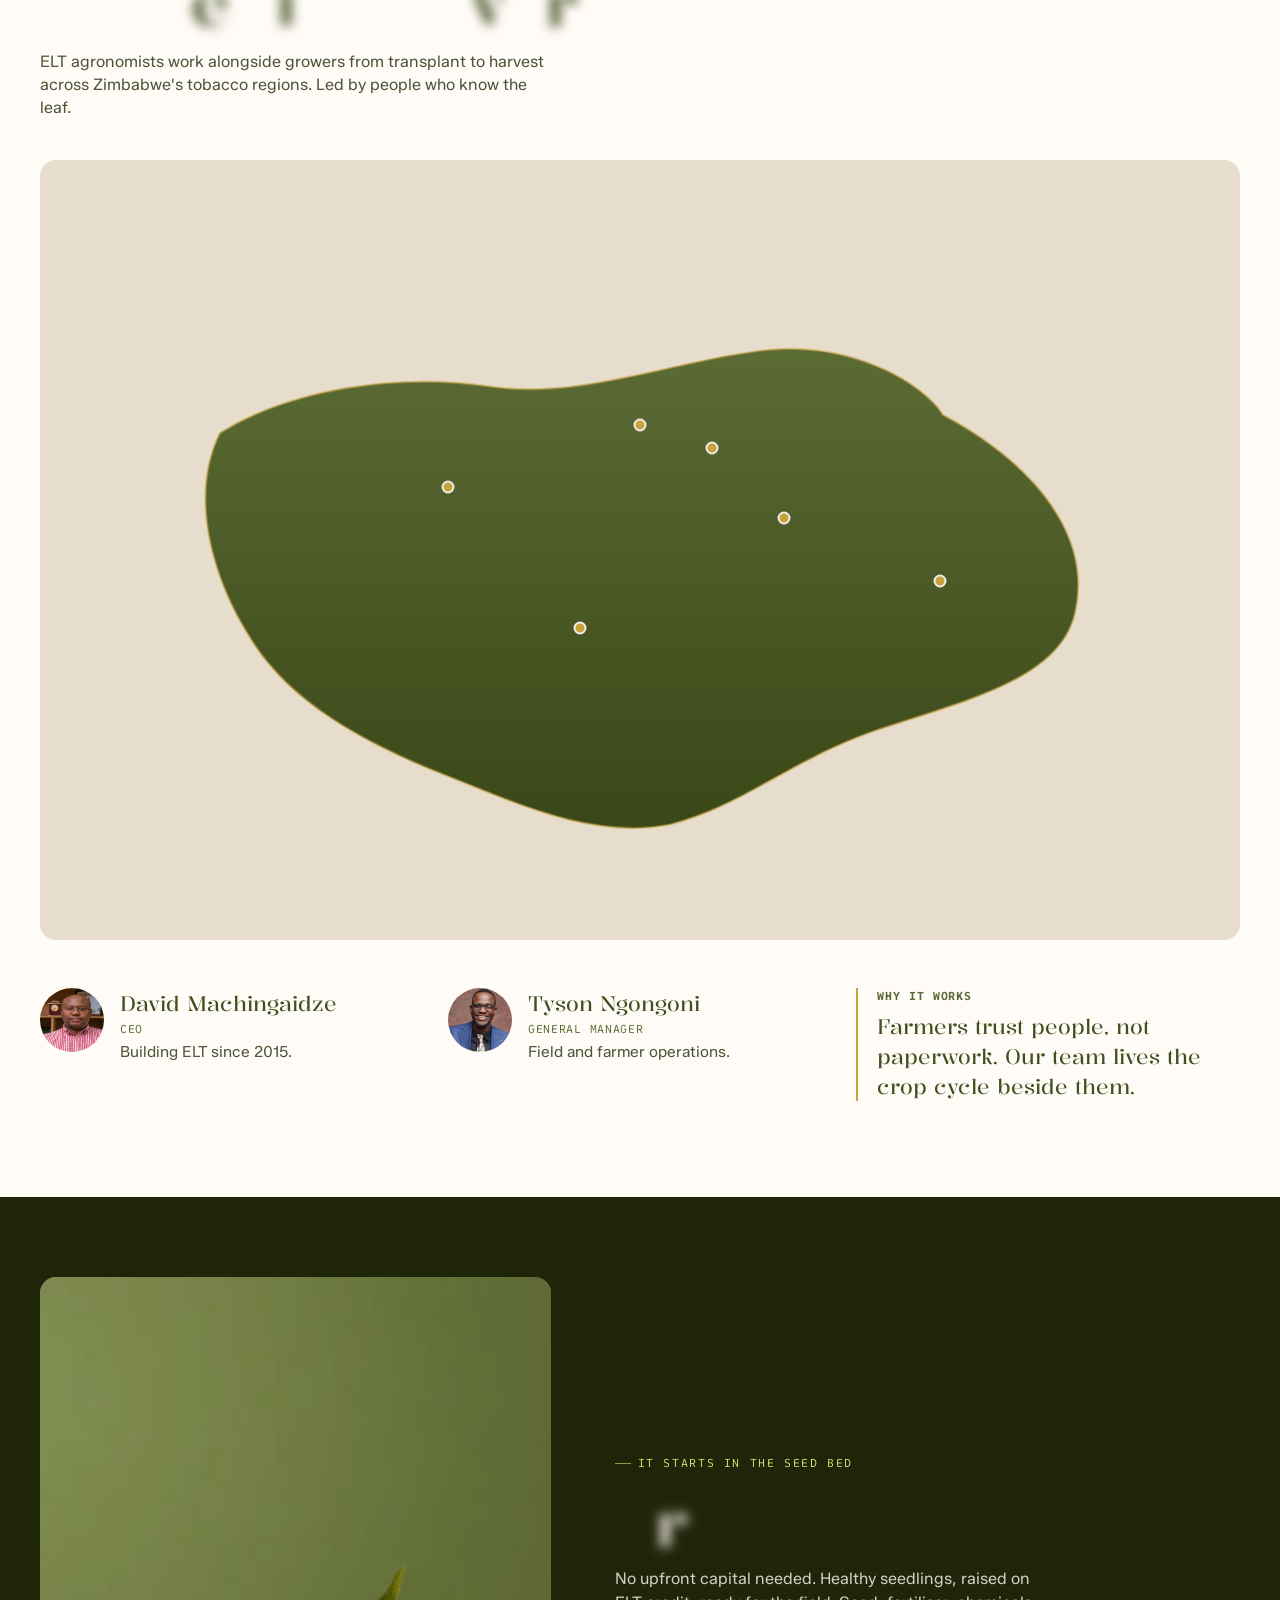
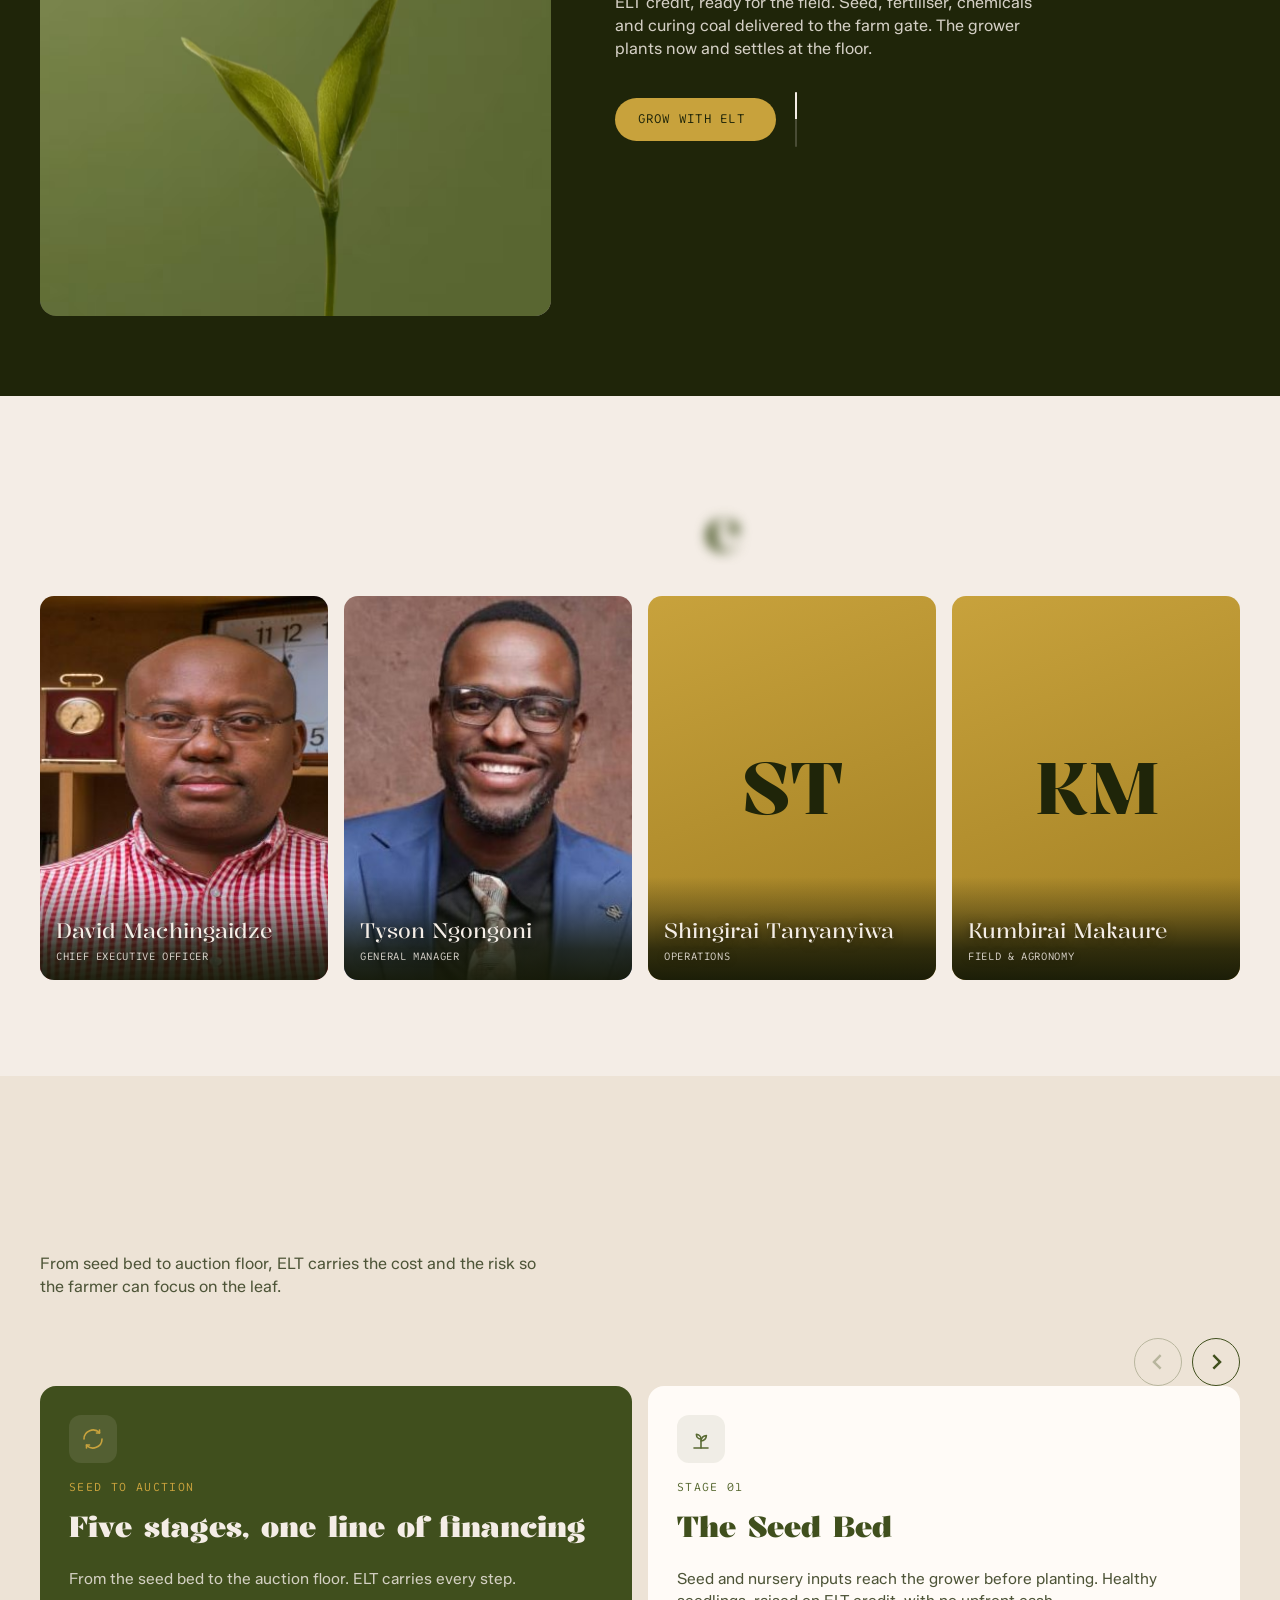
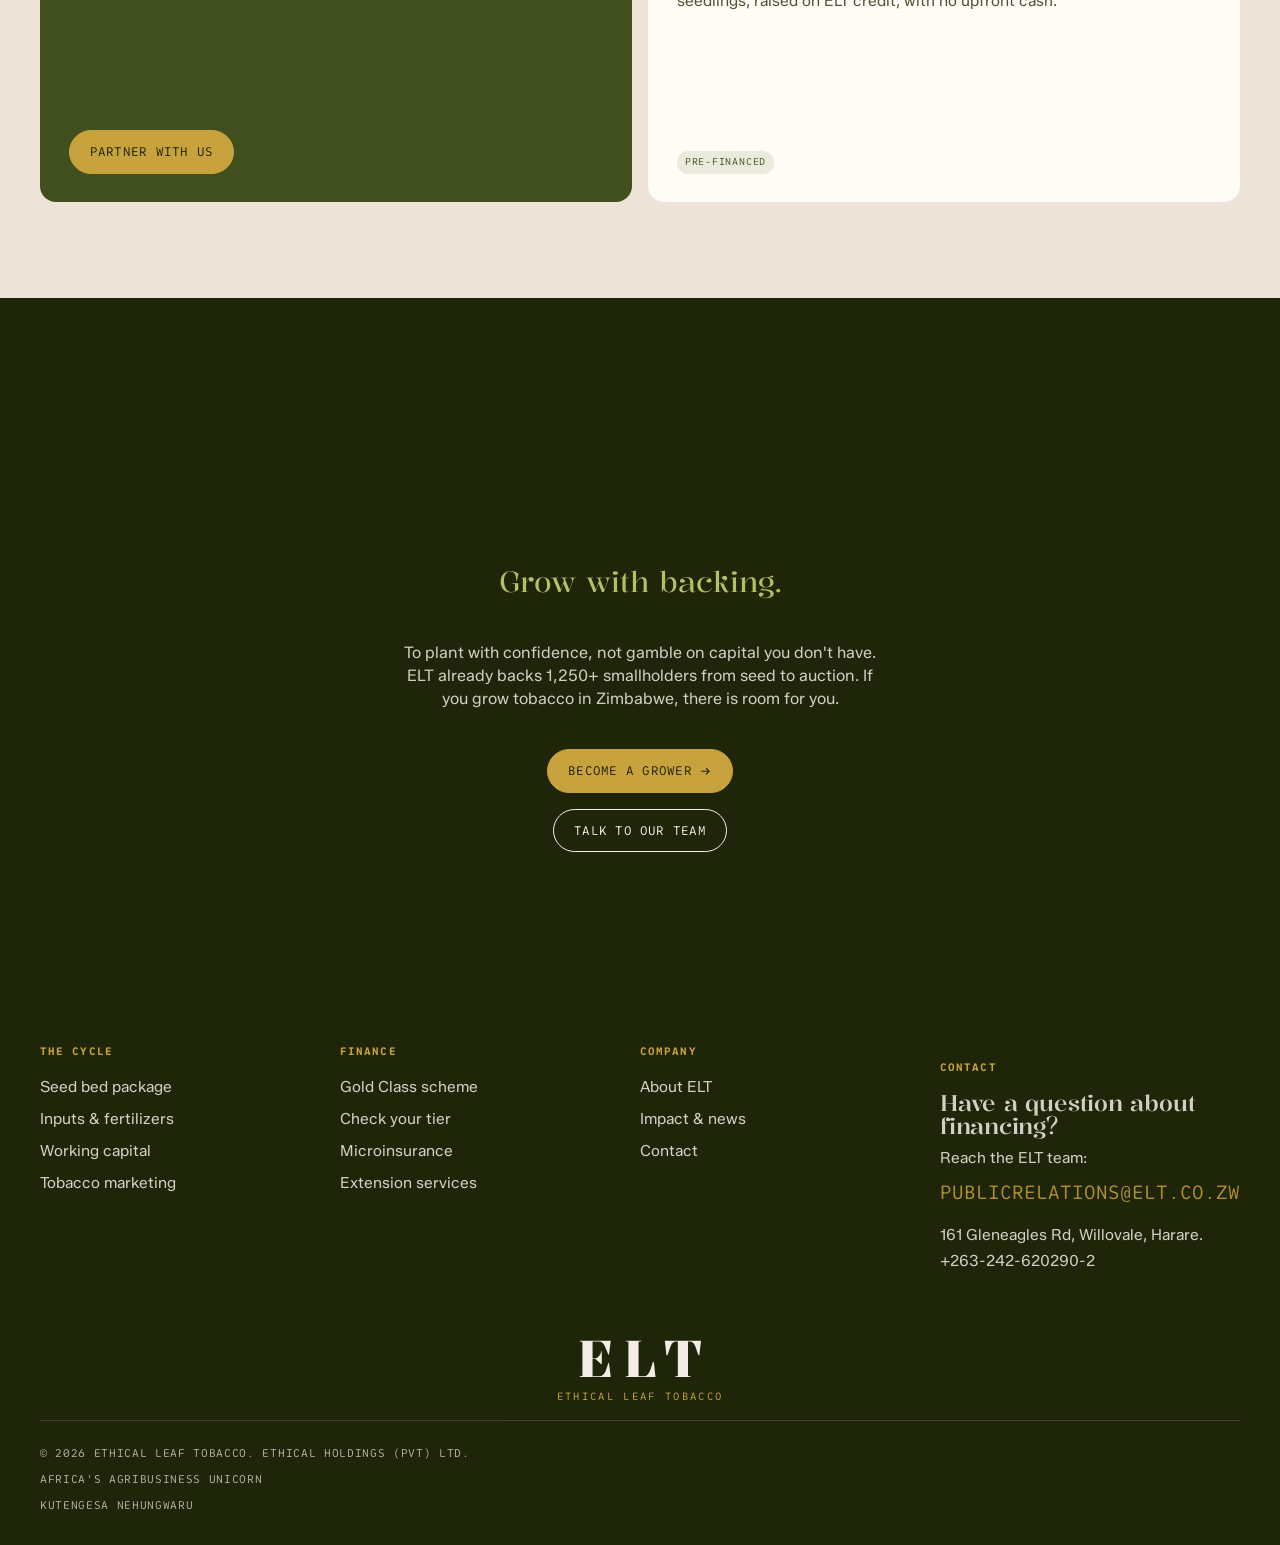
==== commit 15d1ca90: "ELT preview: fix inner-page squashed headings, hero legibility, contact form banners; premium handov" ====
--- a/index.html
+++ b/index.html
@@ -10,7 +10,7 @@
 <link rel="preconnect" href="https://fonts.gstatic.com" crossorigin>
 <link href="https://fonts.googleapis.com/css2?family=Kalnia:wght@300;400;500;600&family=Zalando+Sans:ital,wght@0,300;0,400;0,500;0,600;1,400&family=SUSE+Mono:wght@400;500;600&display=swap" rel="stylesheet">
 <link rel="stylesheet" href="assets/lib/splide.min.css">
-<link rel="stylesheet" href="styles.css?v=r14">
+<link rel="stylesheet" href="styles.css?v=r15">
 <script>document.documentElement.classList.remove('no-js');document.documentElement.classList.add('js');</script>
 <meta property="og:type" content="website">
 <meta property="og:title" content="Ethical Leaf Tobacco | Seed to Auction">
@@ -346,16 +346,22 @@
     <!-- Desktop pins over a stylised Zimbabwe map -->
     <div class="map-wrap map-pins" id="region-map">
       <svg viewBox="0 0 800 520" role="img" aria-label="Map of Zimbabwe growing regions" preserveAspectRatio="xMidYMid meet">
-        <path id="zw-outline" fill="#d8cdb8" stroke="#b7a988" stroke-width="2"
-          d="M120,150 L210,120 L320,108 L430,120 L540,150 L640,210 L690,300 L660,370 L560,420 L450,440 L340,430 L240,400 L160,350 L110,270 Z"/>
+        <defs>
+          <linearGradient id="zw-fill" x1="0" y1="0" x2="0" y2="1">
+            <stop offset="0" stop-color="#5b6b34"/>
+            <stop offset="1" stop-color="#3a4718"/>
+          </linearGradient>
+        </defs>
+        <path id="zw-outline" fill="url(#zw-fill)" stroke="rgba(200,162,60,0.5)" stroke-width="1.5"
+          d="M120,182 C168,152 240,142 300,151 C360,160 422,134 482,127 C542,120 590,150 602,170 C662,202 702,250 690,302 C680,346 618,360 558,380 C500,400 470,430 420,443 C370,453 320,430 270,410 C212,387 166,360 141,320 C113,276 100,222 120,182 Z"/>
       </svg>
-      <!-- pins positioned by % -->
-      <button class="region-pin" style="left:48%;top:36%" data-region><span class="dot"></span><span class="label"><b>Mashonaland Central</b>Flue-cured Virginia, Core belt</span></button>
-      <button class="region-pin" style="left:32%;top:44%" data-region><span class="dot"></span><span class="label"><b>Mashonaland West</b>Flue-cured Virginia, Karoi / Hurungwe</span></button>
-      <button class="region-pin" style="left:60%;top:48%" data-region><span class="dot"></span><span class="label"><b>Mashonaland East</b>Flue-cured Virginia, Marondera</span></button>
-      <button class="region-pin" style="left:74%;top:60%" data-region><span class="dot"></span><span class="label"><b>Manicaland</b>Burley & flue-cured, Eastern highlands</span></button>
-      <button class="region-pin" style="left:40%;top:66%" data-region><span class="dot"></span><span class="label"><b>Midlands</b>Burley tobacco, Smallholder co-ops</span></button>
-      <button class="region-pin" style="left:52%;top:30%" data-region><span class="dot"></span><span class="label"><b>Bindura</b>Flue-cured Virginia, Northern hub</span></button>
+      <!-- pins positioned by % over the landmass -->
+      <button class="region-pin" style="left:50%;top:34%" data-region><span class="dot"></span><span class="label"><b>Mashonaland Central</b>Flue-cured Virginia, Core belt</span></button>
+      <button class="region-pin" style="left:34%;top:42%" data-region><span class="dot"></span><span class="label"><b>Mashonaland West</b>Flue-cured Virginia, Karoi / Hurungwe</span></button>
+      <button class="region-pin" style="left:62%;top:46%" data-region><span class="dot"></span><span class="label"><b>Mashonaland East</b>Flue-cured Virginia, Marondera</span></button>
+      <button class="region-pin" style="left:75%;top:54%" data-region><span class="dot"></span><span class="label"><b>Manicaland</b>Burley & flue-cured, Eastern highlands</span></button>
+      <button class="region-pin" style="left:45%;top:60%" data-region><span class="dot"></span><span class="label"><b>Midlands</b>Burley tobacco, Smallholder co-ops</span></button>
+      <button class="region-pin" style="left:56%;top:37%" data-region><span class="dot"></span><span class="label"><b>Bindura</b>Flue-cured Virginia, Northern hub</span></button>
     </div>
 
     <!-- Mobile tap-to-expand list -->
@@ -639,8 +645,8 @@
       </div>
       <p class="apply-disclaimer">Submitting this form does not guarantee financing. We review each application to balance regional capacity and grower readiness.</p>
       <button type="submit" class="btn btn-solid apply-submit"><span class="lbl">Submit application</span></button>
-      <div class="apply-msg success" id="apply-success">Thank you, your application is in. Our team will be in touch soon.</div>
-      <div class="apply-msg error" id="apply-error">Oops, something went wrong while submitting the form.</div>
+      <div class="apply-msg" id="apply-success">Thank you, your application is in. Our team will be in touch soon.</div>
+      <div class="apply-msg" id="apply-error">Oops, something went wrong while submitting the form.</div>
     </form>
   </div>
 </div>
@@ -650,7 +656,7 @@
 <script src="assets/lib/ScrollTrigger.min.js"></script>
 <script src="assets/lib/SplitText.min.js"></script>
 <script src="assets/lib/splide.min.js"></script>
-<script src="app.js?v=r14"></script>
+<script src="app.js?v=r15"></script>
 
 </body>
 </html>
--- a/styles.css
+++ b/styles.css
@@ -568,8 +568,8 @@
   display: flex; flex-direction: column; align-items: center; cursor: pointer;
   z-index: 2;
 }
-.region-pin .dot { width: 12px; height: 12px; border-radius: 50%; background: var(--leaf-3); border: 2px solid var(--cream); box-shadow: 0 0 0 0 rgba(89,106,51,0.5); }
-.region-pin.active .dot, .region-pin:focus-visible .dot { box-shadow: 0 0 0 6px rgba(89,106,51,0.25); }
+.region-pin .dot { width: 13px; height: 13px; border-radius: 50%; background: var(--gold); border: 2px solid var(--cream); box-shadow: 0 0 0 0 rgba(200,162,60,0.6); }
+.region-pin.active .dot, .region-pin:focus-visible .dot { box-shadow: 0 0 0 6px rgba(200,162,60,0.30); }
 .region-pin .label {
   position: absolute; bottom: calc(100% + 8px); left: 50%; transform: translateX(-50%);
   background: var(--ink); color: var(--cream); padding: 0.5em 0.8em; border-radius: 8px;
@@ -629,7 +629,7 @@
 .team-tile { border-radius: 14px; overflow: hidden; aspect-ratio: 3/4; position: relative; background: linear-gradient(160deg, var(--gold) 0%, #a07e22 100%); }
 .team-tile img { width: 100%; height: 100%; object-fit: cover; }
 .team-tile .monogram { position: absolute; inset: 0; display: grid; place-items: center; font-family: "Kalnia", serif; font-size: clamp(2.4rem, 12vw, 4.5rem); color: var(--ink-deep); font-weight: 600; }
-.team-tile .meta { position: absolute; left: 0; right: 0; bottom: 0; padding: 1rem; background: linear-gradient(0deg, rgba(31,37,9,0.92) 0%, rgba(31,37,9,0) 100%); color: var(--cream); }
+.team-tile .meta { position: absolute; left: 0; right: 0; bottom: 0; padding: 2.4rem 1rem 1rem; background: linear-gradient(0deg, rgba(20,24,6,0.95) 0%, rgba(20,24,6,0.80) 30%, rgba(20,24,6,0.32) 68%, rgba(20,24,6,0) 100%); color: var(--cream); text-shadow: 0 1px 10px rgba(0,0,0,0.55); }
 .team-tile .meta .nm { font-family: "Kalnia", serif; font-size: var(--t-22); }
 .team-tile .meta .rl { font-family: "SUSE Mono", monospace; font-size: 0.66rem; text-transform: uppercase; letter-spacing: 0.06em; opacity: 0.85; margin-top: 0.2rem; }
 
@@ -928,9 +928,13 @@
 .page-hero .ph-media img { width: 100%; height: 100%; object-fit: cover; }
 .page-hero::after {
   content: ""; position: absolute; inset: 0; z-index: -1; pointer-events: none;
-  background: linear-gradient(180deg, rgba(20,24,6,0.62) 0%, rgba(20,24,6,0.22) 38%, rgba(20,24,6,0.86) 100%);
+  /* bottom-weighted scrim: copy sits at the bottom (flex-end), so the lower
+     half must stay dark enough to read cream type even over the bright Gold
+     Class leaf photo, while the top stays airy. */
+  background: linear-gradient(180deg, rgba(20,24,6,0.55) 0%, rgba(20,24,6,0.20) 24%, rgba(20,24,6,0.58) 56%, rgba(20,24,6,0.90) 100%);
 }
 .page-hero .wrap { width: 100%; }
+.ph-eyebrow, .ph-title, .ph-sub { text-shadow: 0 2px 22px rgba(20,24,6,0.55); }
 .ph-eyebrow {
   font-family: "SUSE Mono", monospace; text-transform: uppercase; letter-spacing: 0.22em;
   font-size: 0.7rem; color: var(--gold); display: inline-flex; align-items: center; gap: 0.7em; margin-bottom: 1.2rem;
@@ -958,8 +962,13 @@
 .band-green::before { display: none; }
 .band-green > .wrap { position: relative; z-index: 1; }
 .band-ink { background: var(--ink-deep); color: var(--cream); }
-.band-head { max-width: 22ch; }
-.band-head .display { font-family: "Kalnia", serif; font-size: var(--t-71); line-height: 1.0; }
+/* FIX 2026-06-22: the 22ch cap was measured against the ~16px base font
+   (~185px), so it crushed the entire heading block and the big display heading
+   inside broke mid-word ("What ELT carrie/s", "Send a / messa/ge"). Don't clamp
+   the block; set each child's measure at its OWN font so headings get a clean
+   one-to-two-line ragged and intros keep a proper reading measure. */
+.band-head { max-width: none; }
+.band-head .display { font-family: "Kalnia", serif; font-size: var(--t-71); line-height: 1.0; max-width: 20ch; }
 .band-head p, .band-lead { font-size: var(--t-18); color: var(--ink-soft); margin-top: 1.2rem; max-width: 54ch; }
 .band-green .band-head p, .band-ink .band-head p { color: rgba(244,237,230,0.82); }
 @media (min-width: 768px) { .band { padding: 7rem 0; } }
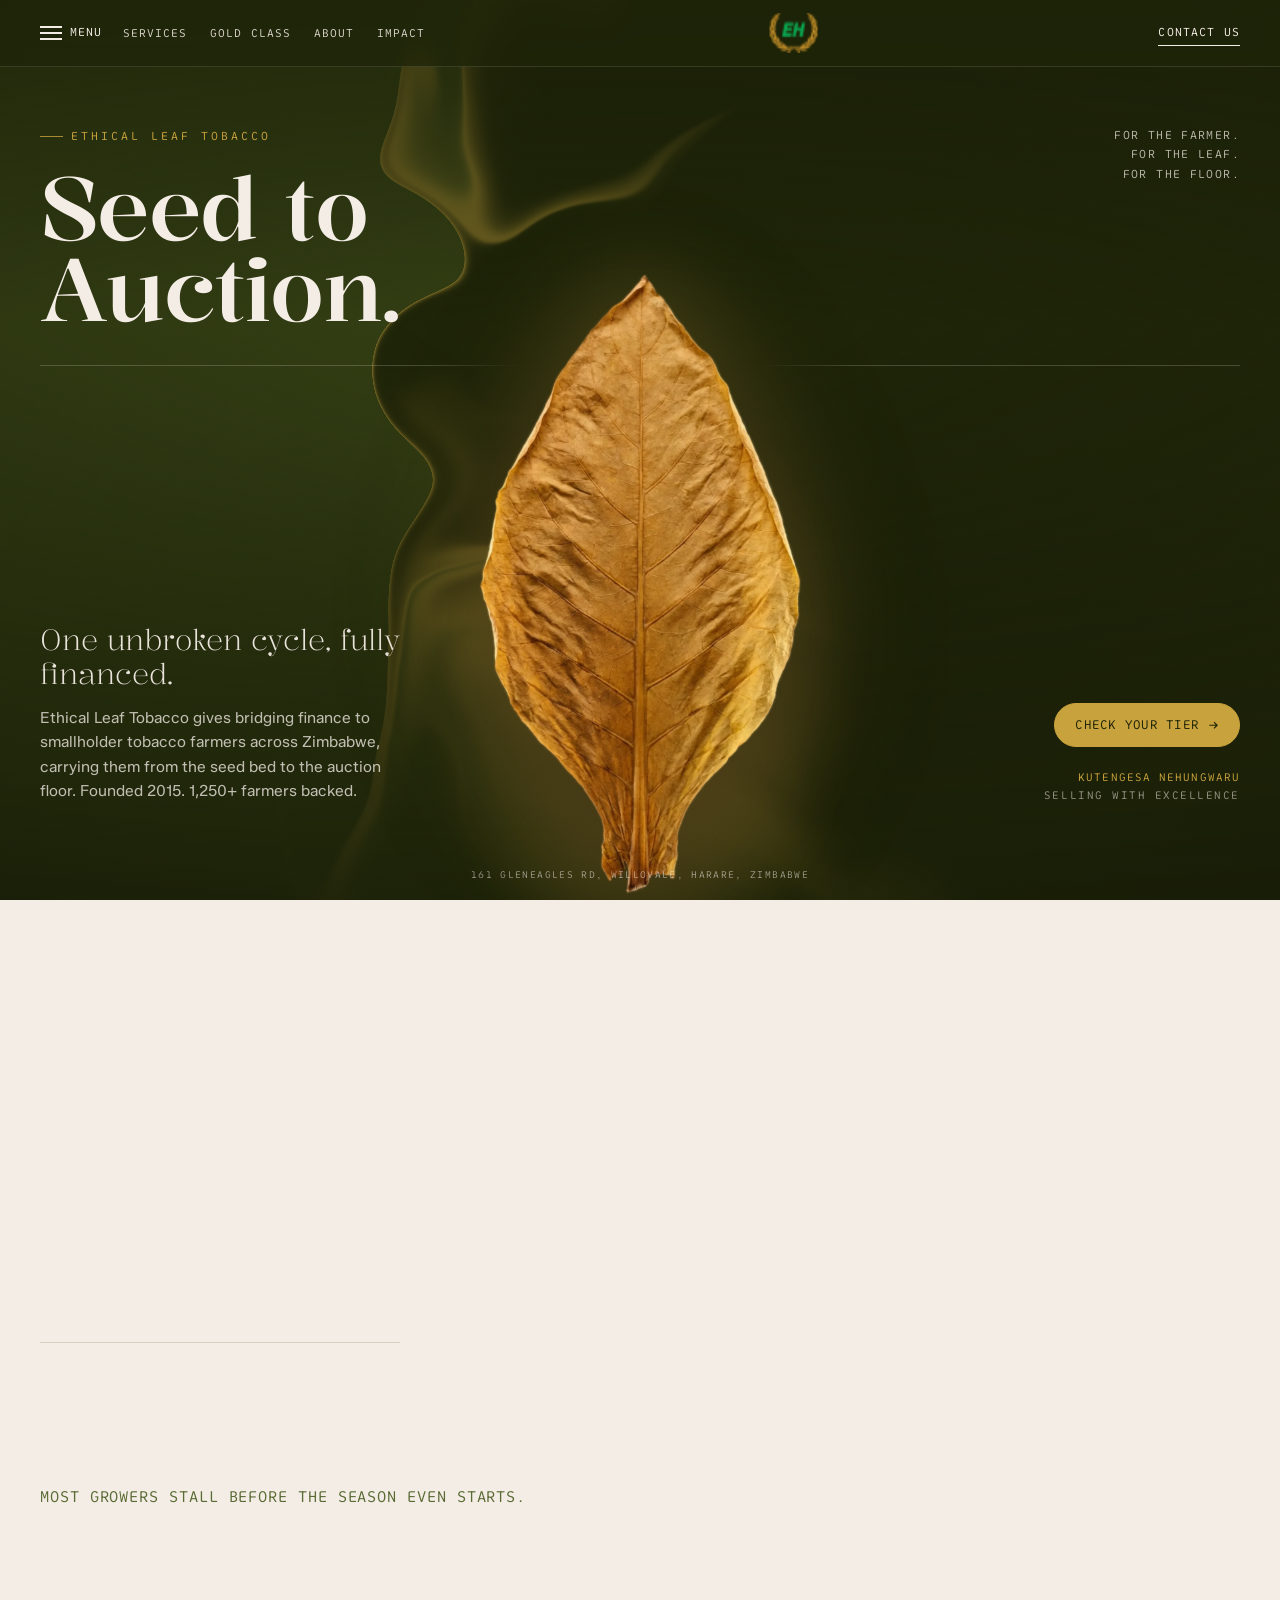
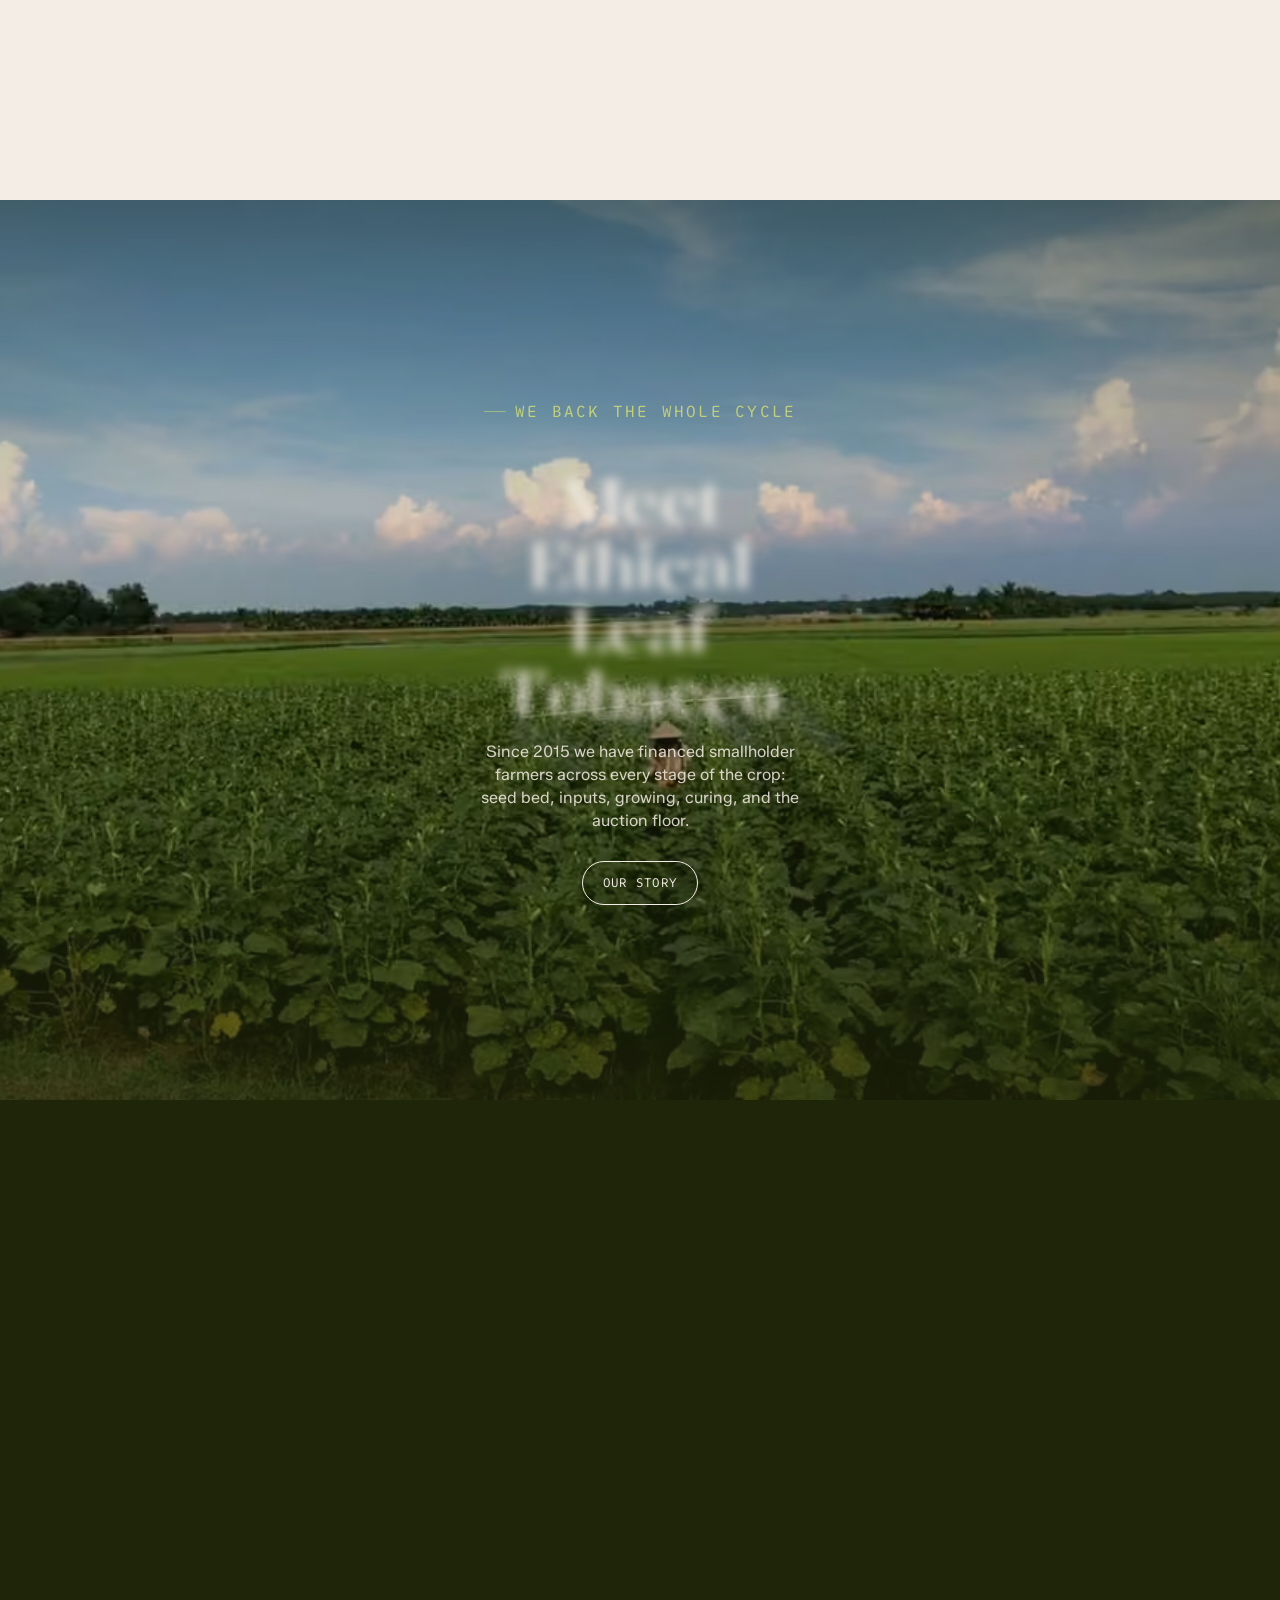
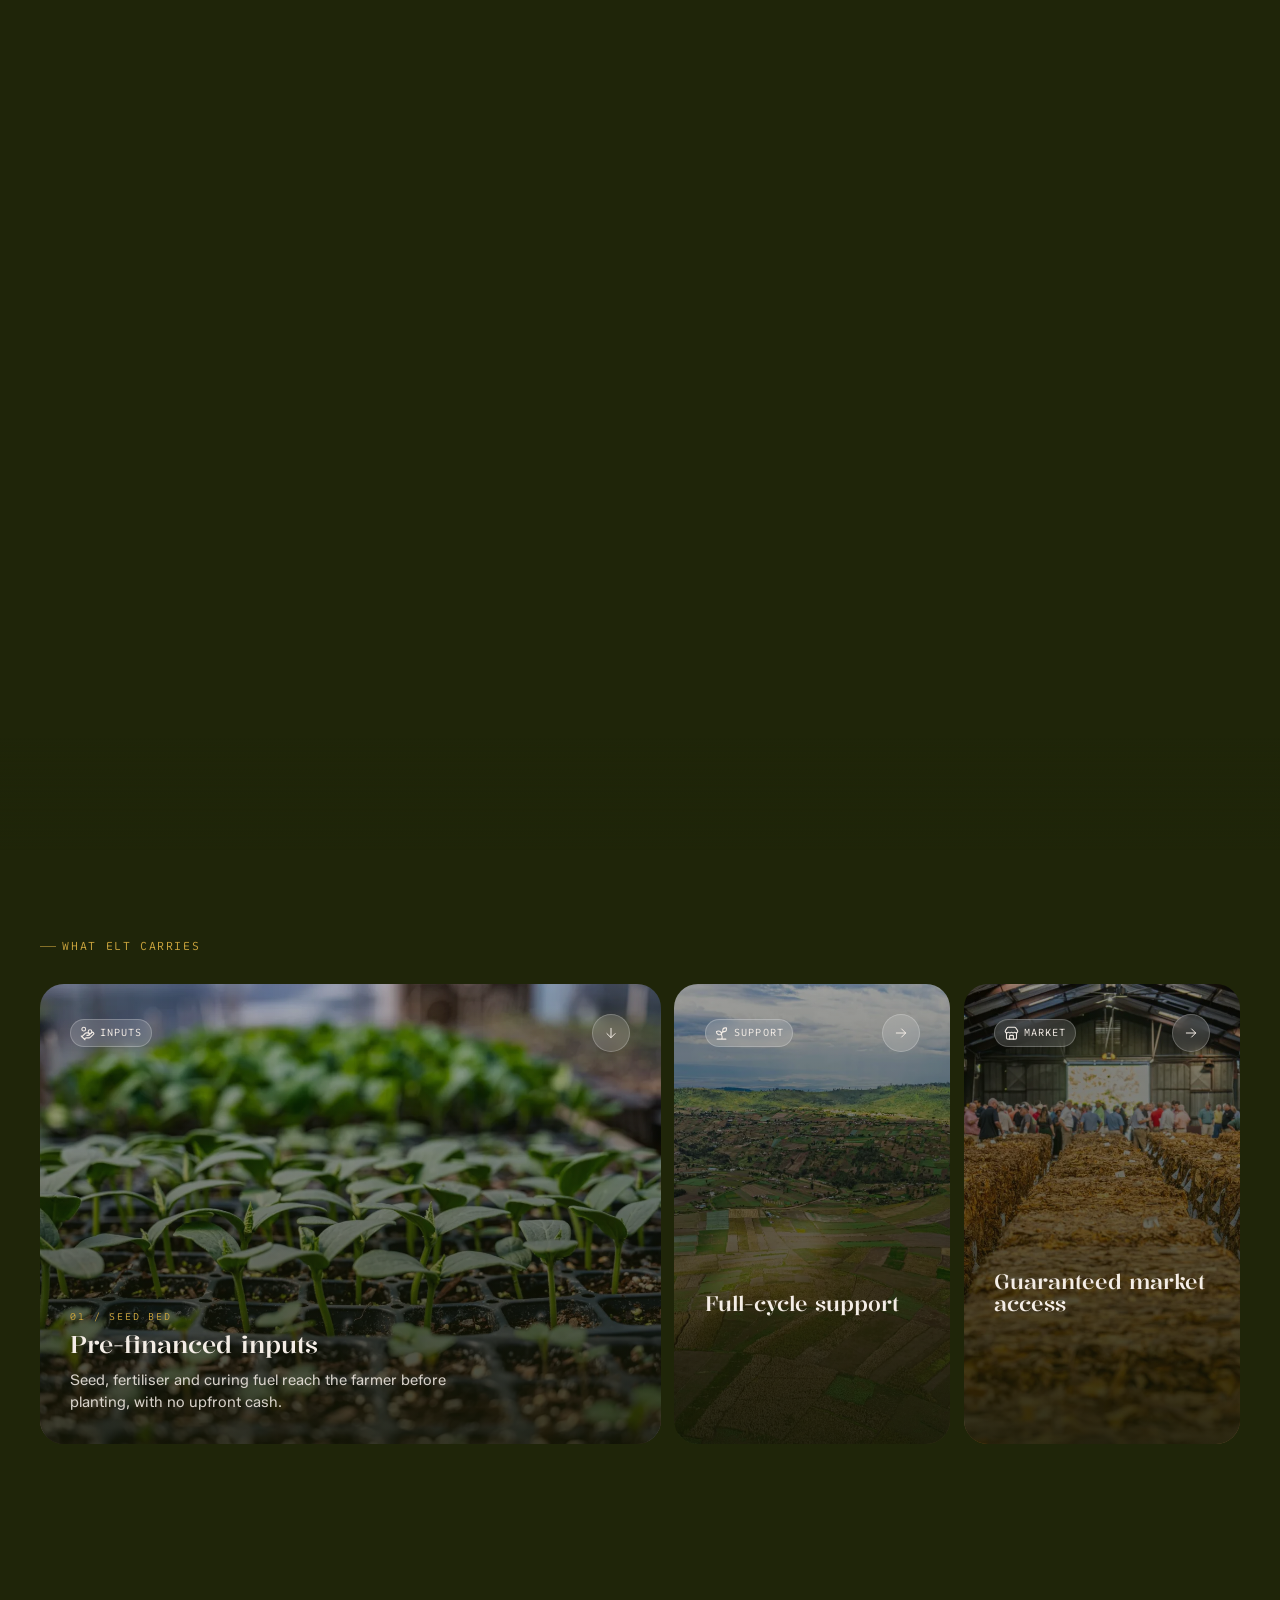
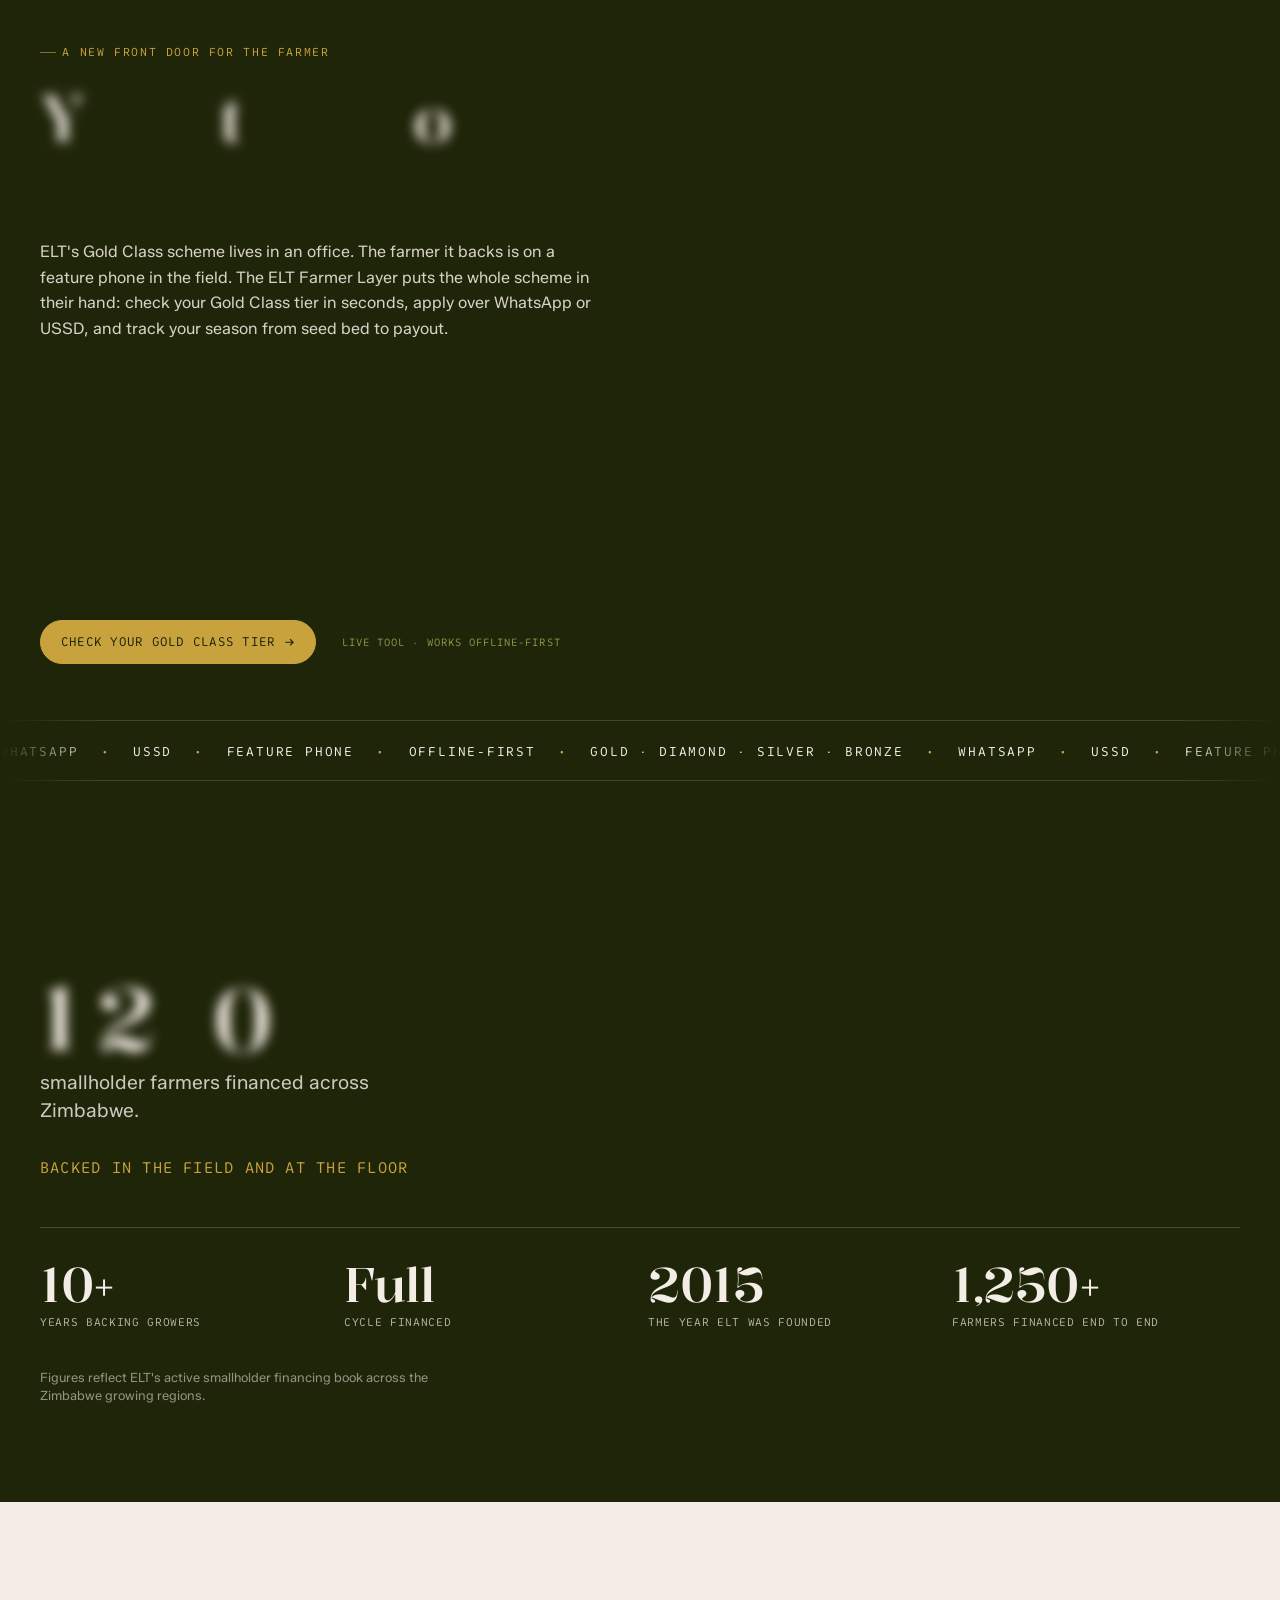
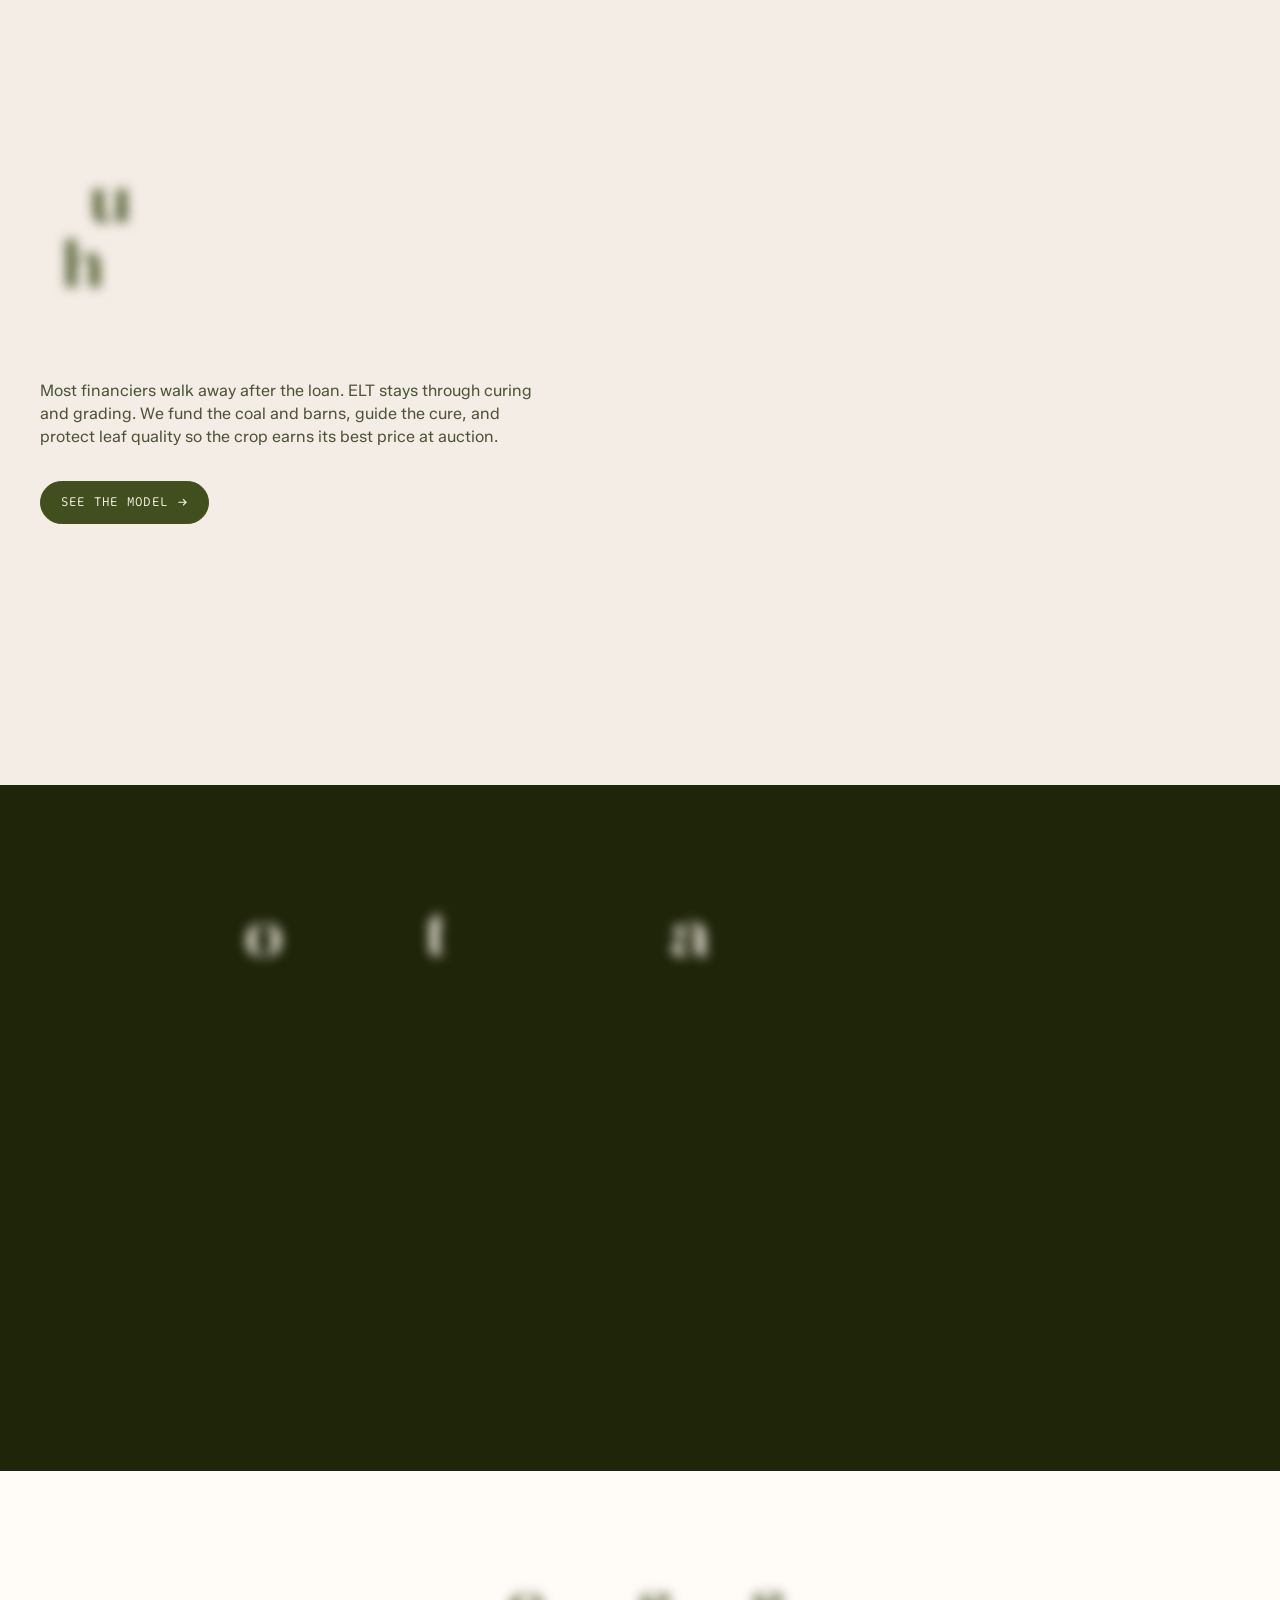
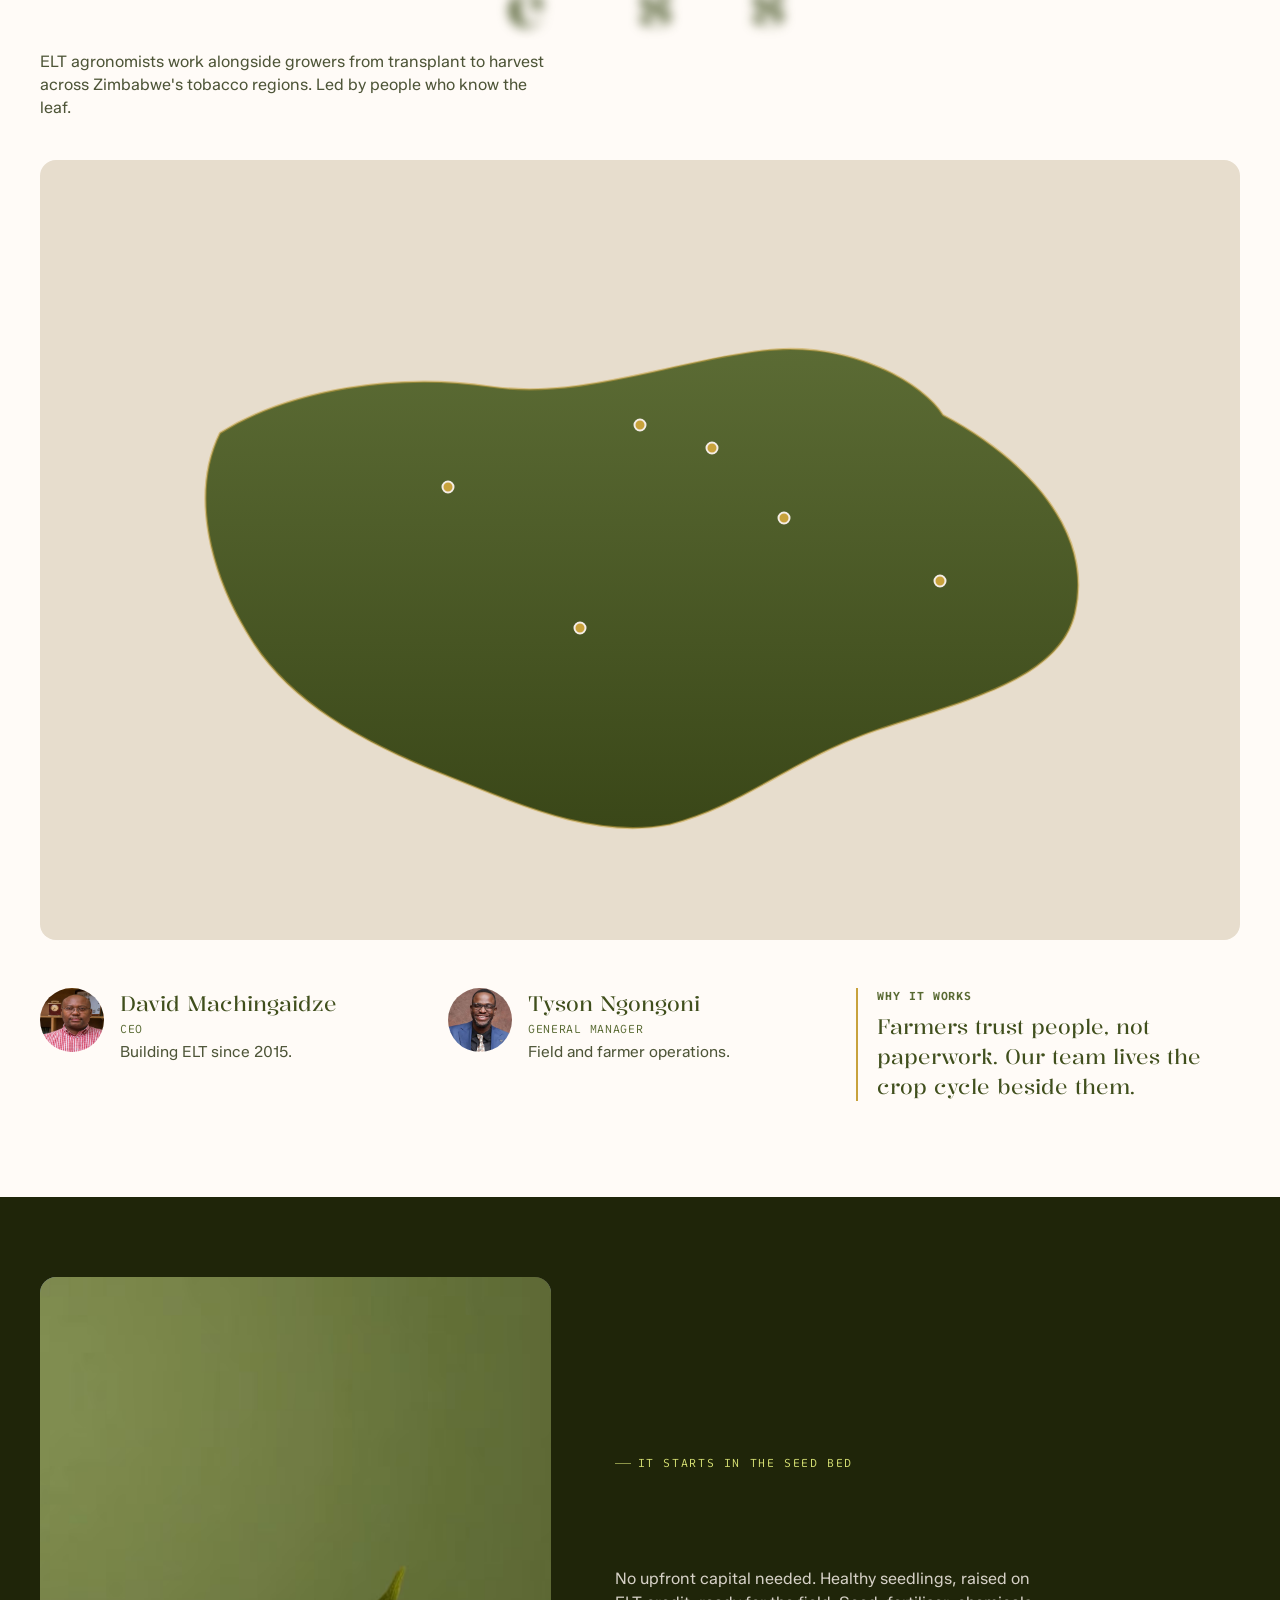
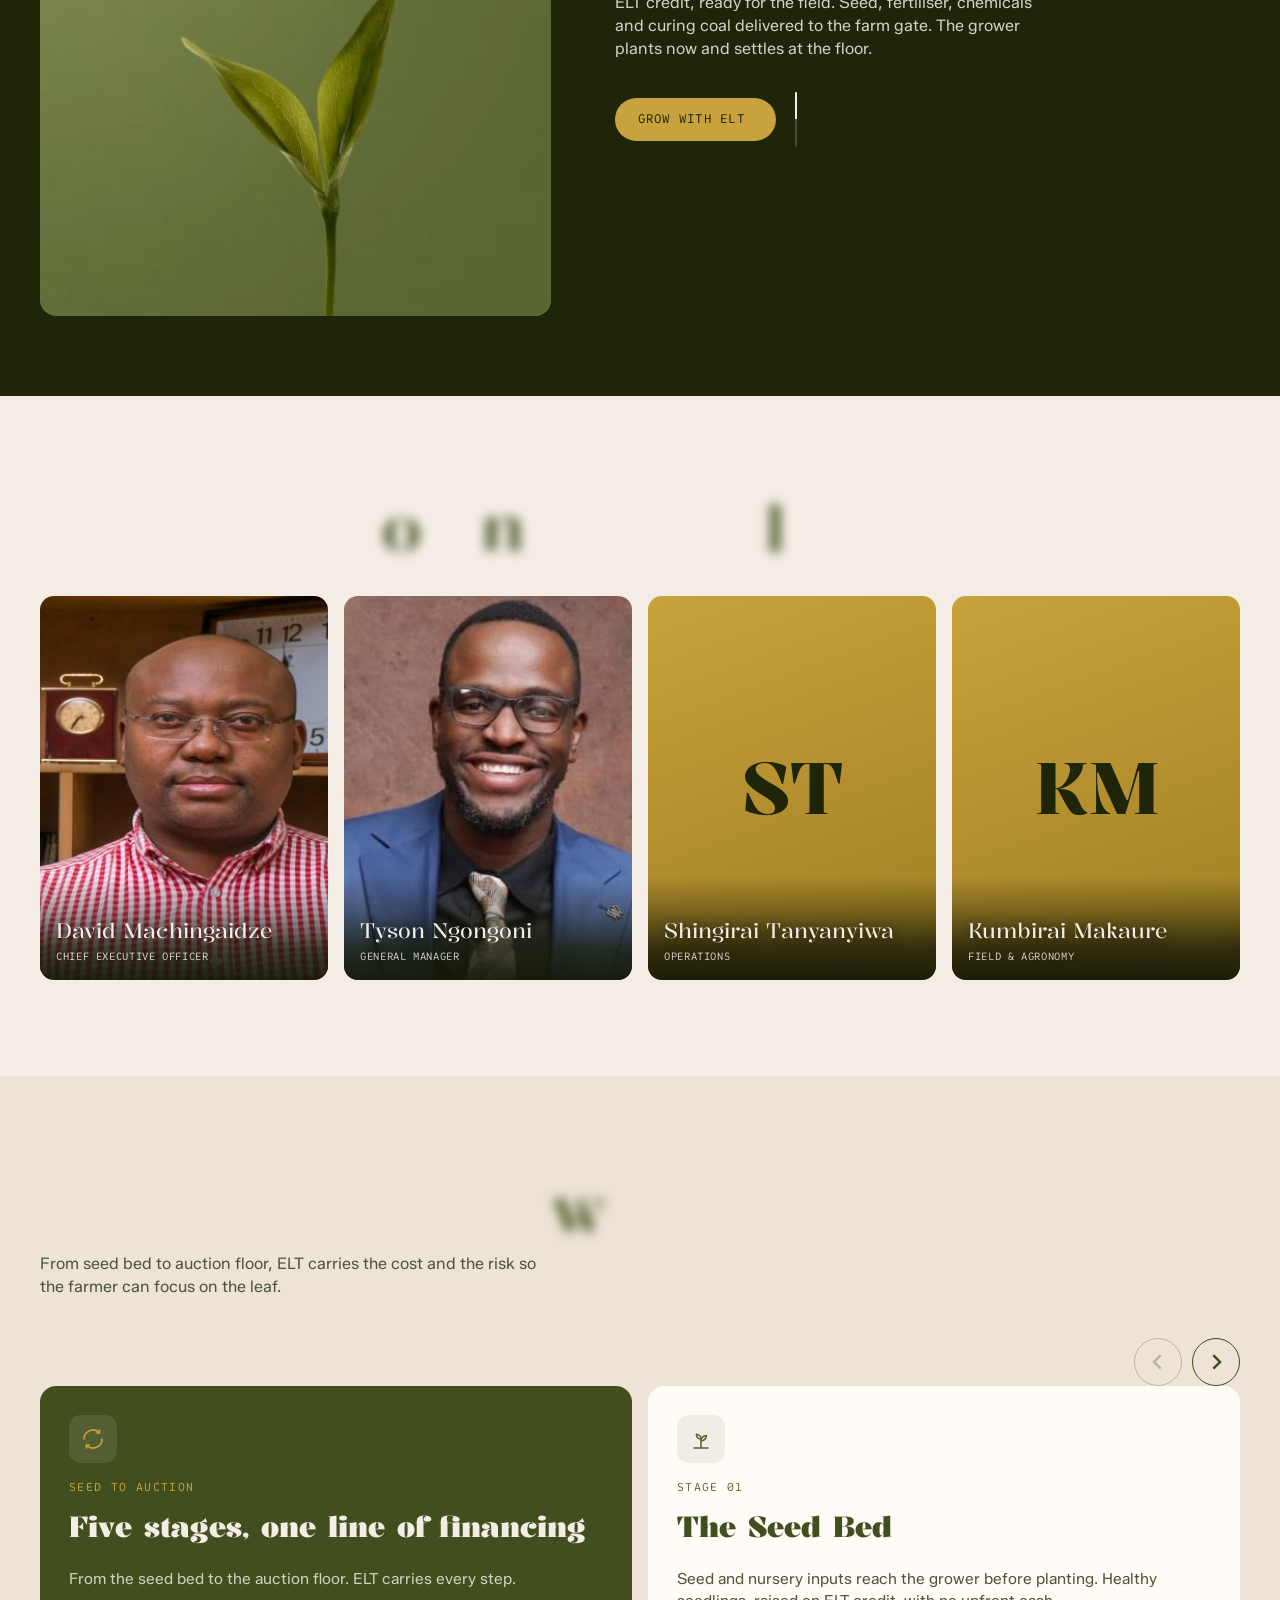
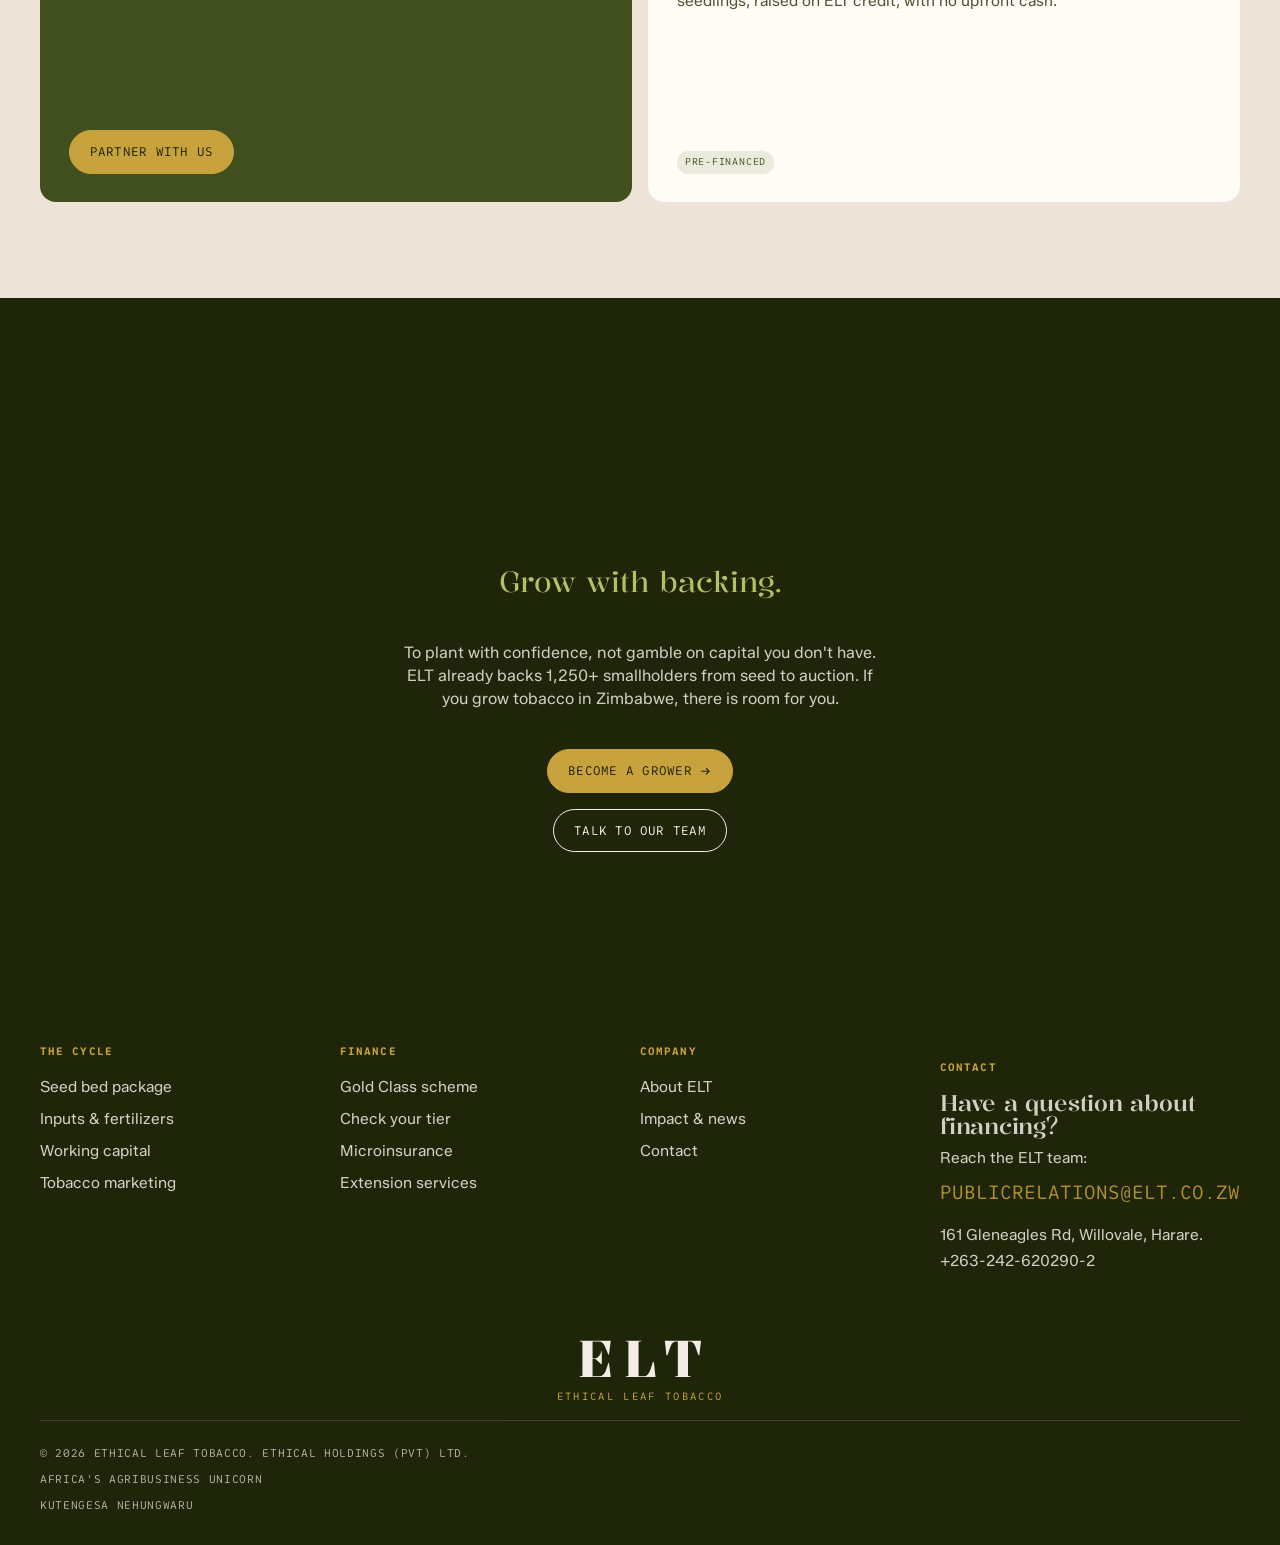
==== commit ea39a71a: "ELT preview: replace finicky layered preloader with a clean full-screen wordmark fade (fix collapsed" ====
--- a/index.html
+++ b/index.html
@@ -10,7 +10,7 @@
 <link rel="preconnect" href="https://fonts.gstatic.com" crossorigin>
 <link href="https://fonts.googleapis.com/css2?family=Kalnia:wght@300;400;500;600&family=Zalando+Sans:ital,wght@0,300;0,400;0,500;0,600;1,400&family=SUSE+Mono:wght@400;500;600&display=swap" rel="stylesheet">
 <link rel="stylesheet" href="assets/lib/splide.min.css">
-<link rel="stylesheet" href="styles.css?v=r15">
+<link rel="stylesheet" href="styles.css?v=r16">
 <script>document.documentElement.classList.remove('no-js');document.documentElement.classList.add('js');</script>
 <meta property="og:type" content="website">
 <meta property="og:title" content="Ethical Leaf Tobacco | Seed to Auction">
@@ -40,11 +40,10 @@
 
 <!-- ============ PRELOADER ============ -->
 <div id="preloader" aria-hidden="true">
-  <div class="pl-layer l1"></div>
-  <div class="pl-layer l2"></div>
-  <div class="pl-layer l3"></div>
-  <div class="pl-logo" id="pl-logo"></div>
-  <div class="pl-bar" id="pl-bar"></div>
+  <div class="pl-center">
+    <span class="pl-wordmark"><span class="plw-mark">ELT</span><span class="plw-name">Ethical Leaf Tobacco</span></span>
+    <div class="pl-track"><span class="pl-fill" id="pl-bar"></span></div>
+  </div>
 </div>
 
 <!-- ============ NAV ============ -->
@@ -656,7 +655,7 @@
 <script src="assets/lib/ScrollTrigger.min.js"></script>
 <script src="assets/lib/SplitText.min.js"></script>
 <script src="assets/lib/splide.min.js"></script>
-<script src="app.js?v=r15"></script>
+<script src="app.js?v=r16"></script>
 
 </body>
 </html>
--- a/styles.css
+++ b/styles.css
@@ -117,36 +117,28 @@
 /* ============================================================
    PRELOADER
    ============================================================ */
+/* Clean fade: the type-set ELT wordmark settles in, a single thin gold line
+   fills, then the whole panel fades out. No layered curtain (the old version
+   read finicky). */
 #preloader {
   position: fixed; inset: 0; z-index: 9999;
   display: grid; place-items: center;
   background: var(--ink-deep);
-  transition: opacity 0.7s var(--ease-out);
-}
-#preloader .pl-layer {
-  position: absolute; inset: 0;
-  background: var(--ink);
-  transform-origin: top;
-}
-#preloader .pl-layer.l2 { background: var(--leaf-6); }
-#preloader .pl-layer.l3 { background: var(--leaf-3); }
-#preloader .pl-logo {
-  position: relative; z-index: 2;
-  width: min(62vw, 320px);
-  display: grid; place-items: center;
-}
-#preloader .pl-logo svg, #preloader .pl-logo img { width: 100%; height: auto; }
-/* ELT text wordmark in the preloader (no image, no scrim) */
-#preloader .pl-wordmark { display: inline-flex; flex-direction: column; align-items: center; gap: 0.5rem; }
-#preloader .pl-wordmark .plw-mark { font-family: "Kalnia", serif; font-weight: 600; font-size: clamp(2.6rem, 11vw, 4.2rem); letter-spacing: 0.22em; color: var(--cream); line-height: 1; padding-left: 0.22em; }
-#preloader .pl-wordmark .plw-name { font-family: "SUSE Mono", monospace; text-transform: uppercase; letter-spacing: 0.26em; font-size: 0.7rem; color: var(--gold); }
-#preloader .pl-bar {
-  position: absolute; left: 0; bottom: 0; height: 2px; width: 0%;
-  background: var(--gold); z-index: 3;
-}
-#preloader.is-done {
-  opacity: 0; pointer-events: none;
-}
+  transition: opacity 0.6s var(--ease-out);
+}
+#preloader.is-done { opacity: 0; pointer-events: none; }
+.pl-center { display: flex; flex-direction: column; align-items: center; gap: 1.5rem; }
+.pl-wordmark {
+  display: inline-flex; flex-direction: column; align-items: center; gap: 0.55rem;
+  opacity: 0; transform: translateY(10px);
+  animation: pl-mark-in 0.7s var(--ease-out) 0.15s forwards;
+}
+@keyframes pl-mark-in { to { opacity: 1; transform: none; } }
+.pl-wordmark .plw-mark { font-family: "Kalnia", serif; font-weight: 600; font-size: clamp(2.6rem, 11vw, 4rem); letter-spacing: 0.22em; color: var(--cream); line-height: 1; padding-left: 0.22em; }
+.pl-wordmark .plw-name { font-family: "SUSE Mono", monospace; text-transform: uppercase; letter-spacing: 0.26em; font-size: 0.7rem; color: var(--gold); }
+.pl-track { width: 130px; height: 2px; border-radius: 2px; background: rgba(244,237,230,0.16); overflow: hidden; }
+.pl-fill { display: block; height: 100%; width: 0; background: var(--gold); border-radius: 2px; animation: pl-fill 1s var(--ease-out) 0.3s forwards; }
+@keyframes pl-fill { to { width: 100%; } }
 
 /* ============================================================
    NAV
@@ -267,7 +259,9 @@
 /* nav stays FIXED (the later relative rule above must not capture it, or the
    header drops into flow and scrolls away). */
 .nav-wrap { position: fixed; z-index: 900; }
-#preloader { z-index: 9999; }
+/* re-assert full-viewport fixed: the `position: relative` group rule above
+   otherwise collapses the preloader to a ~115px top bar. */
+#preloader { position: fixed; inset: 0; z-index: 9999; }
 .menu-side-bar { z-index: 1000; }
 .apply-form { z-index: 1100; }
 /* static fallback ground: warm gold -> deep-green wash, used until/if the
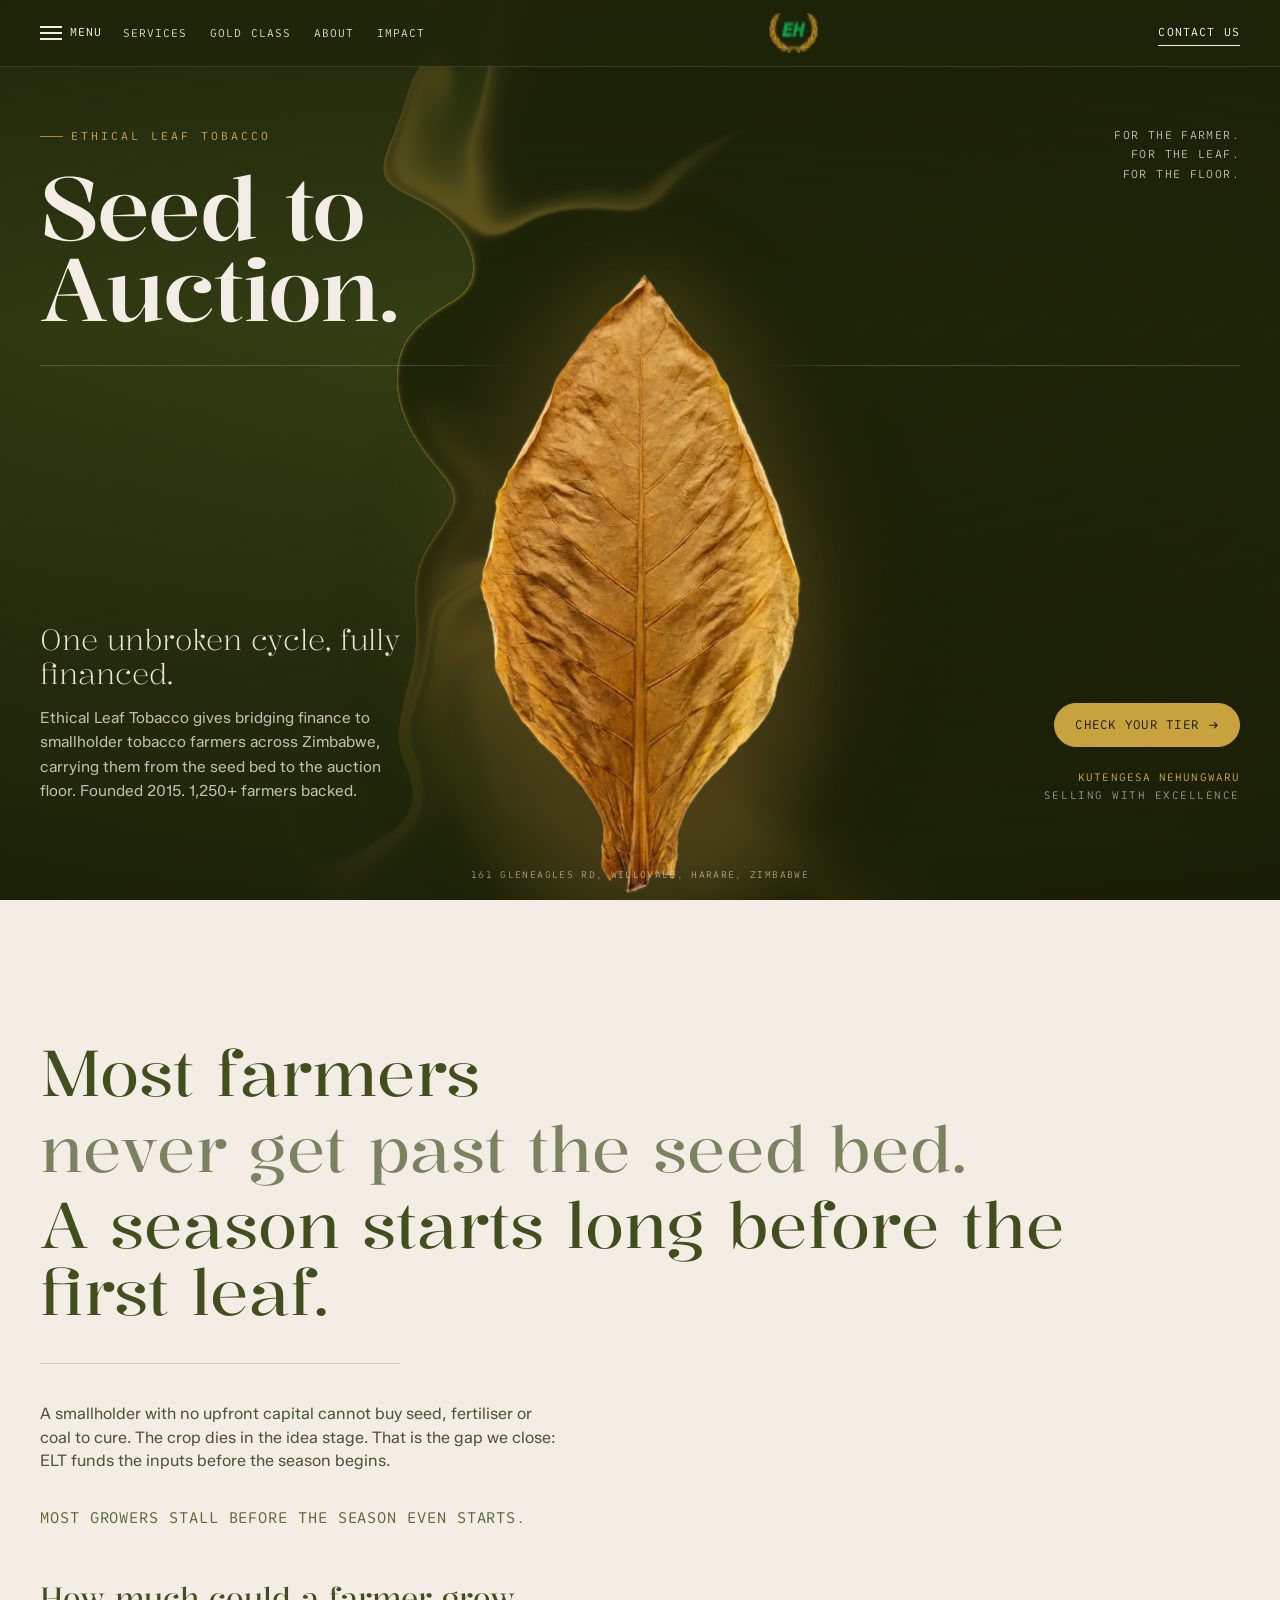
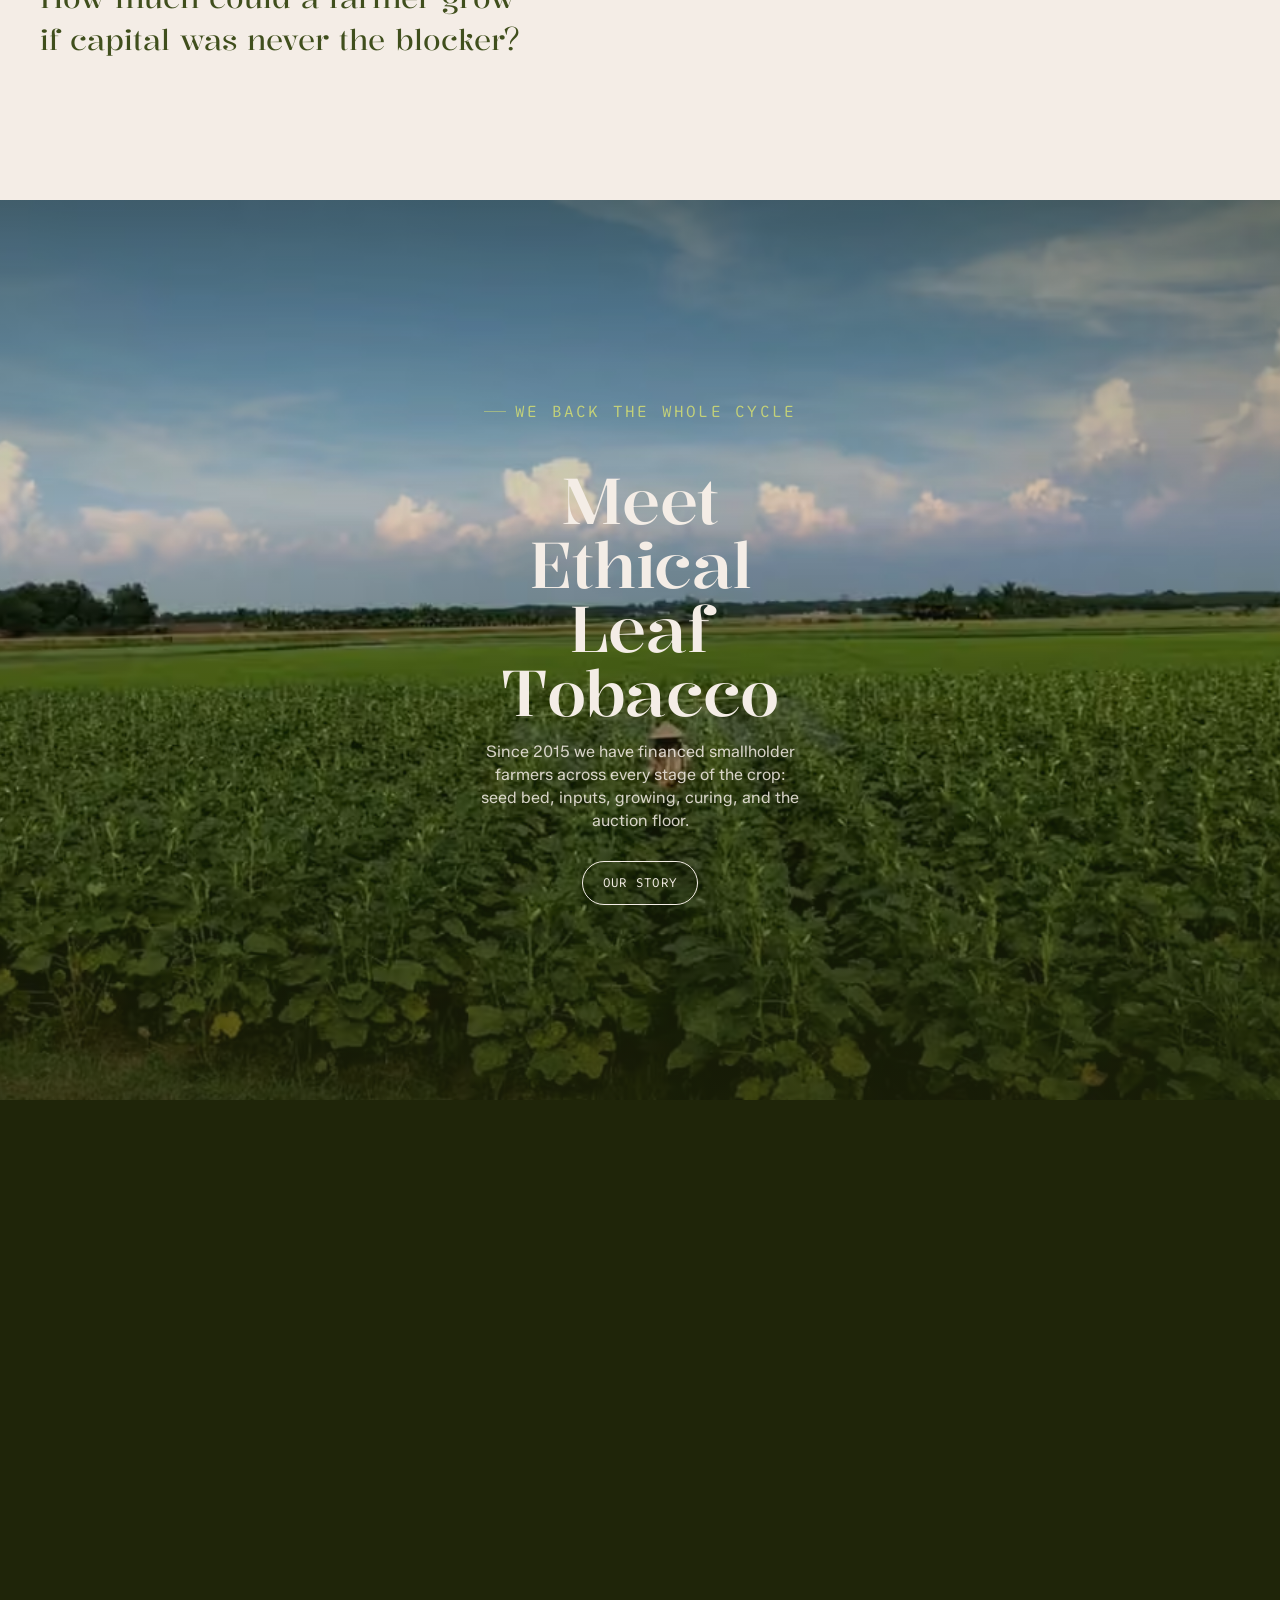
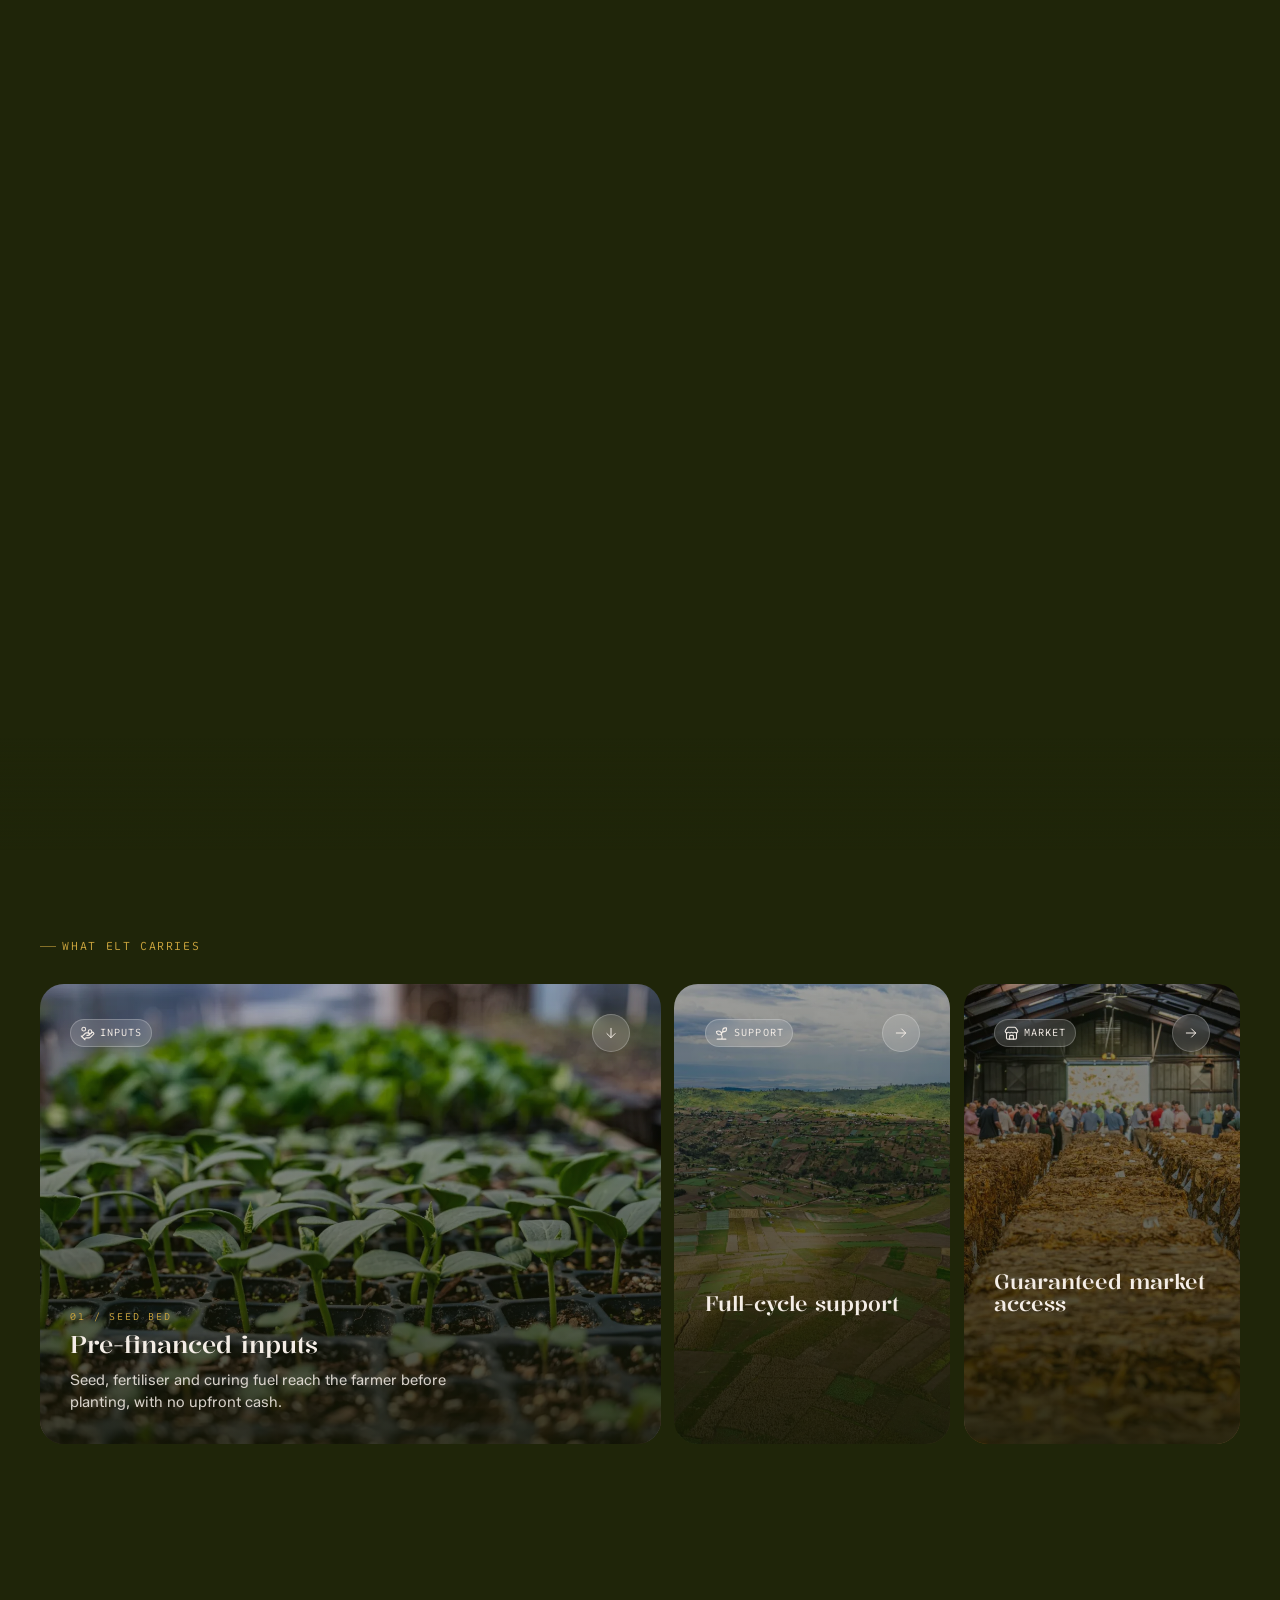
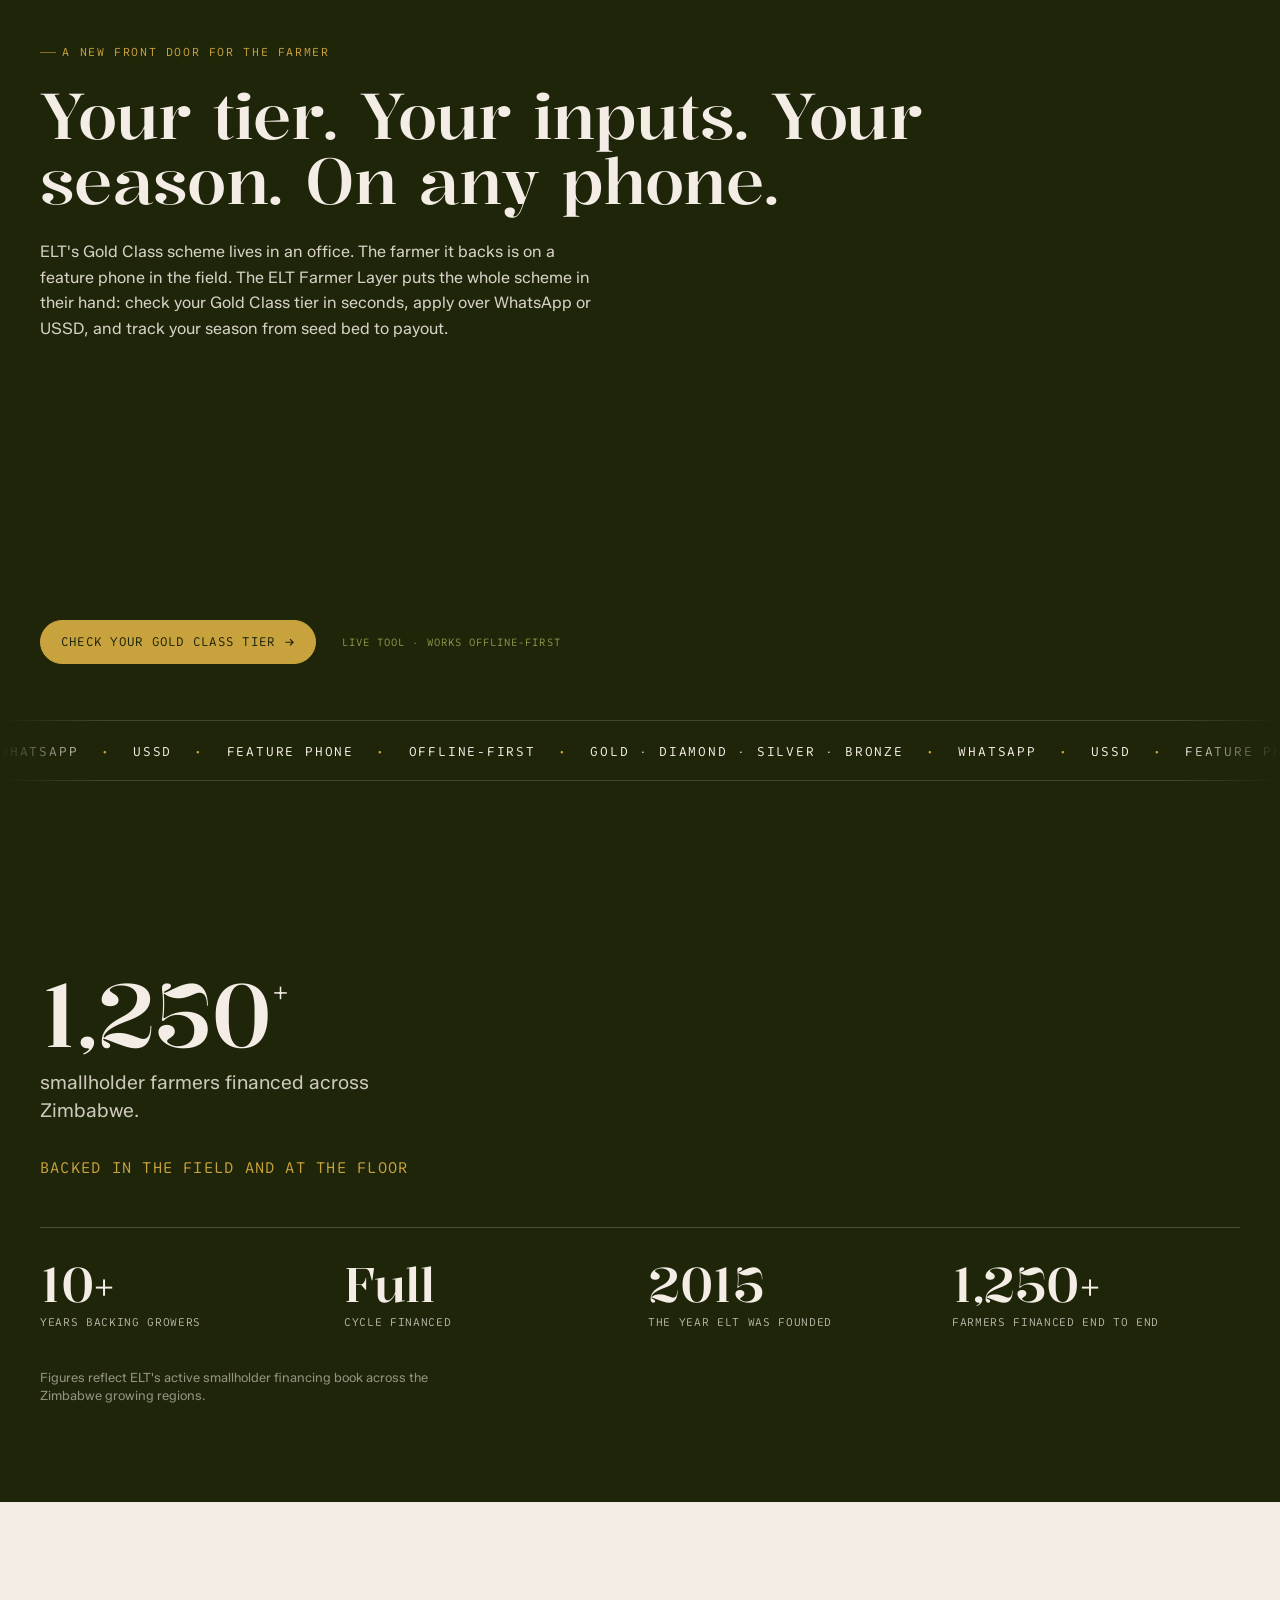
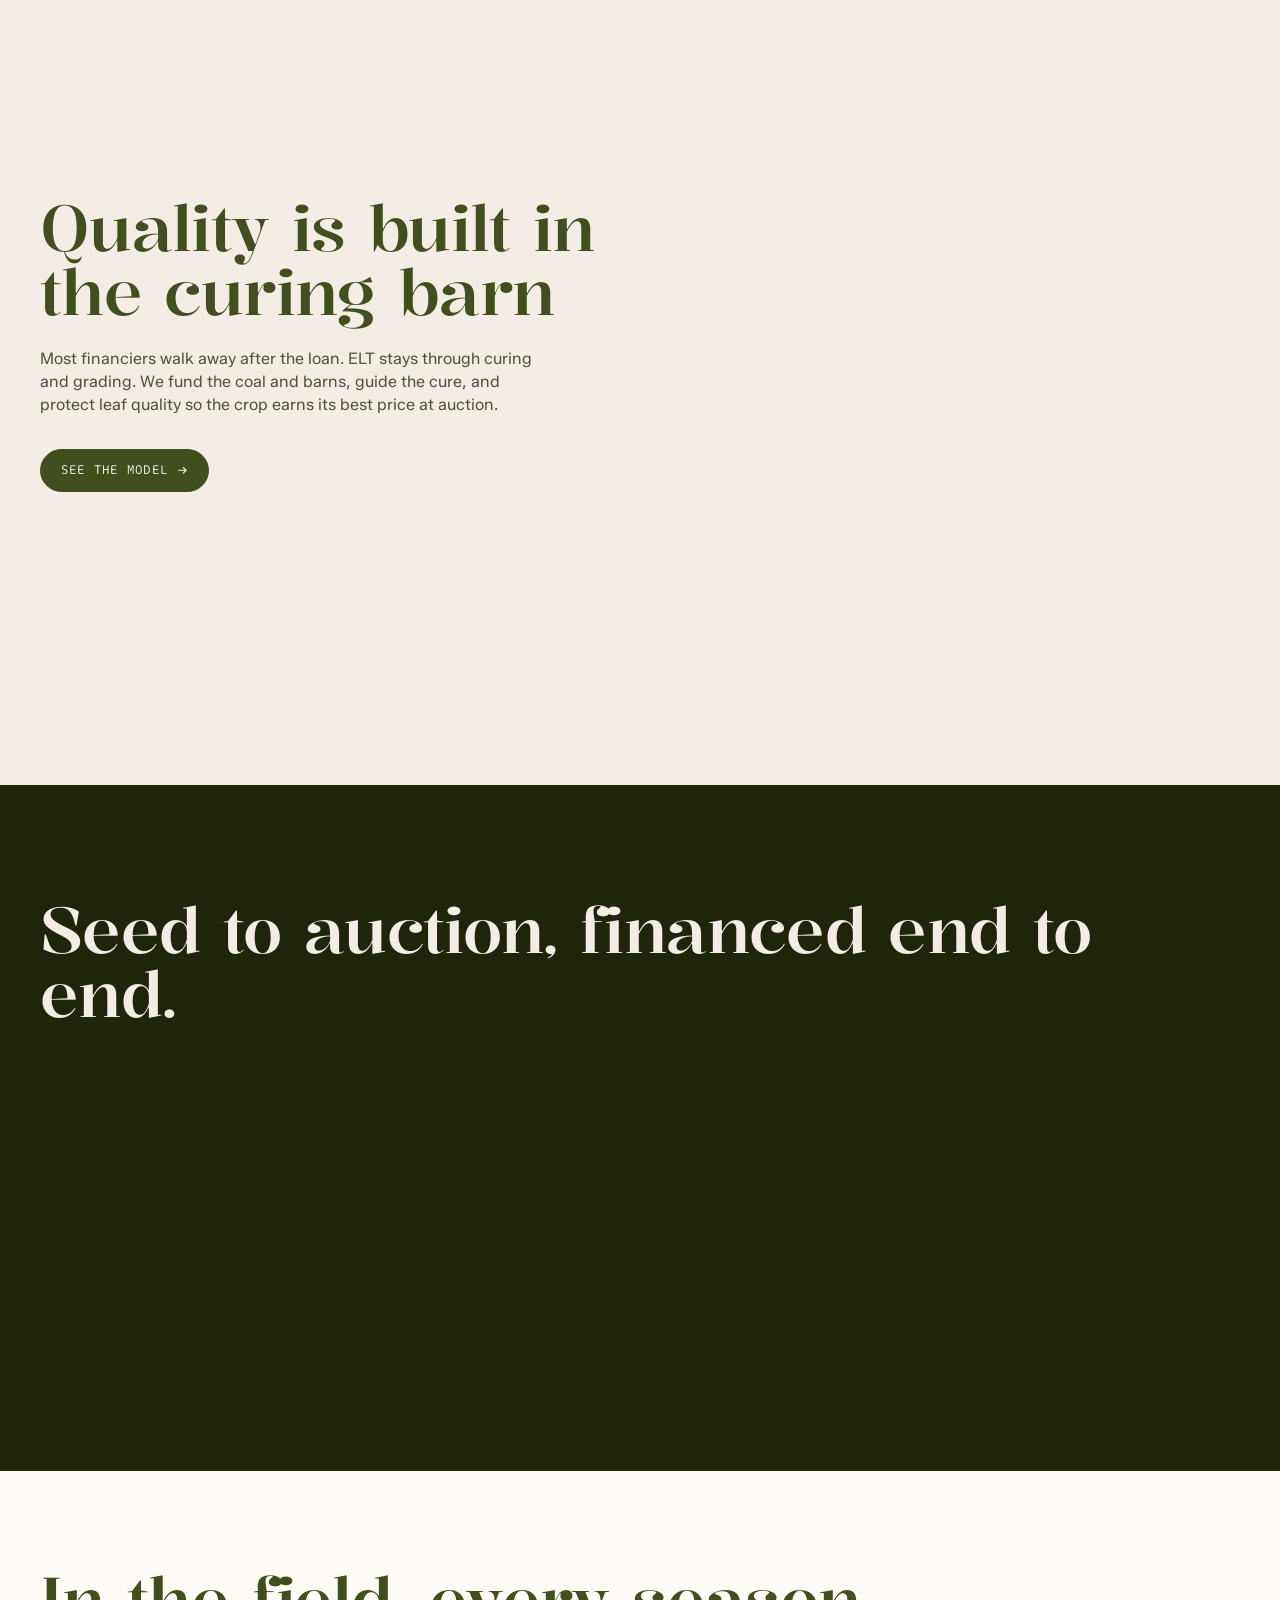
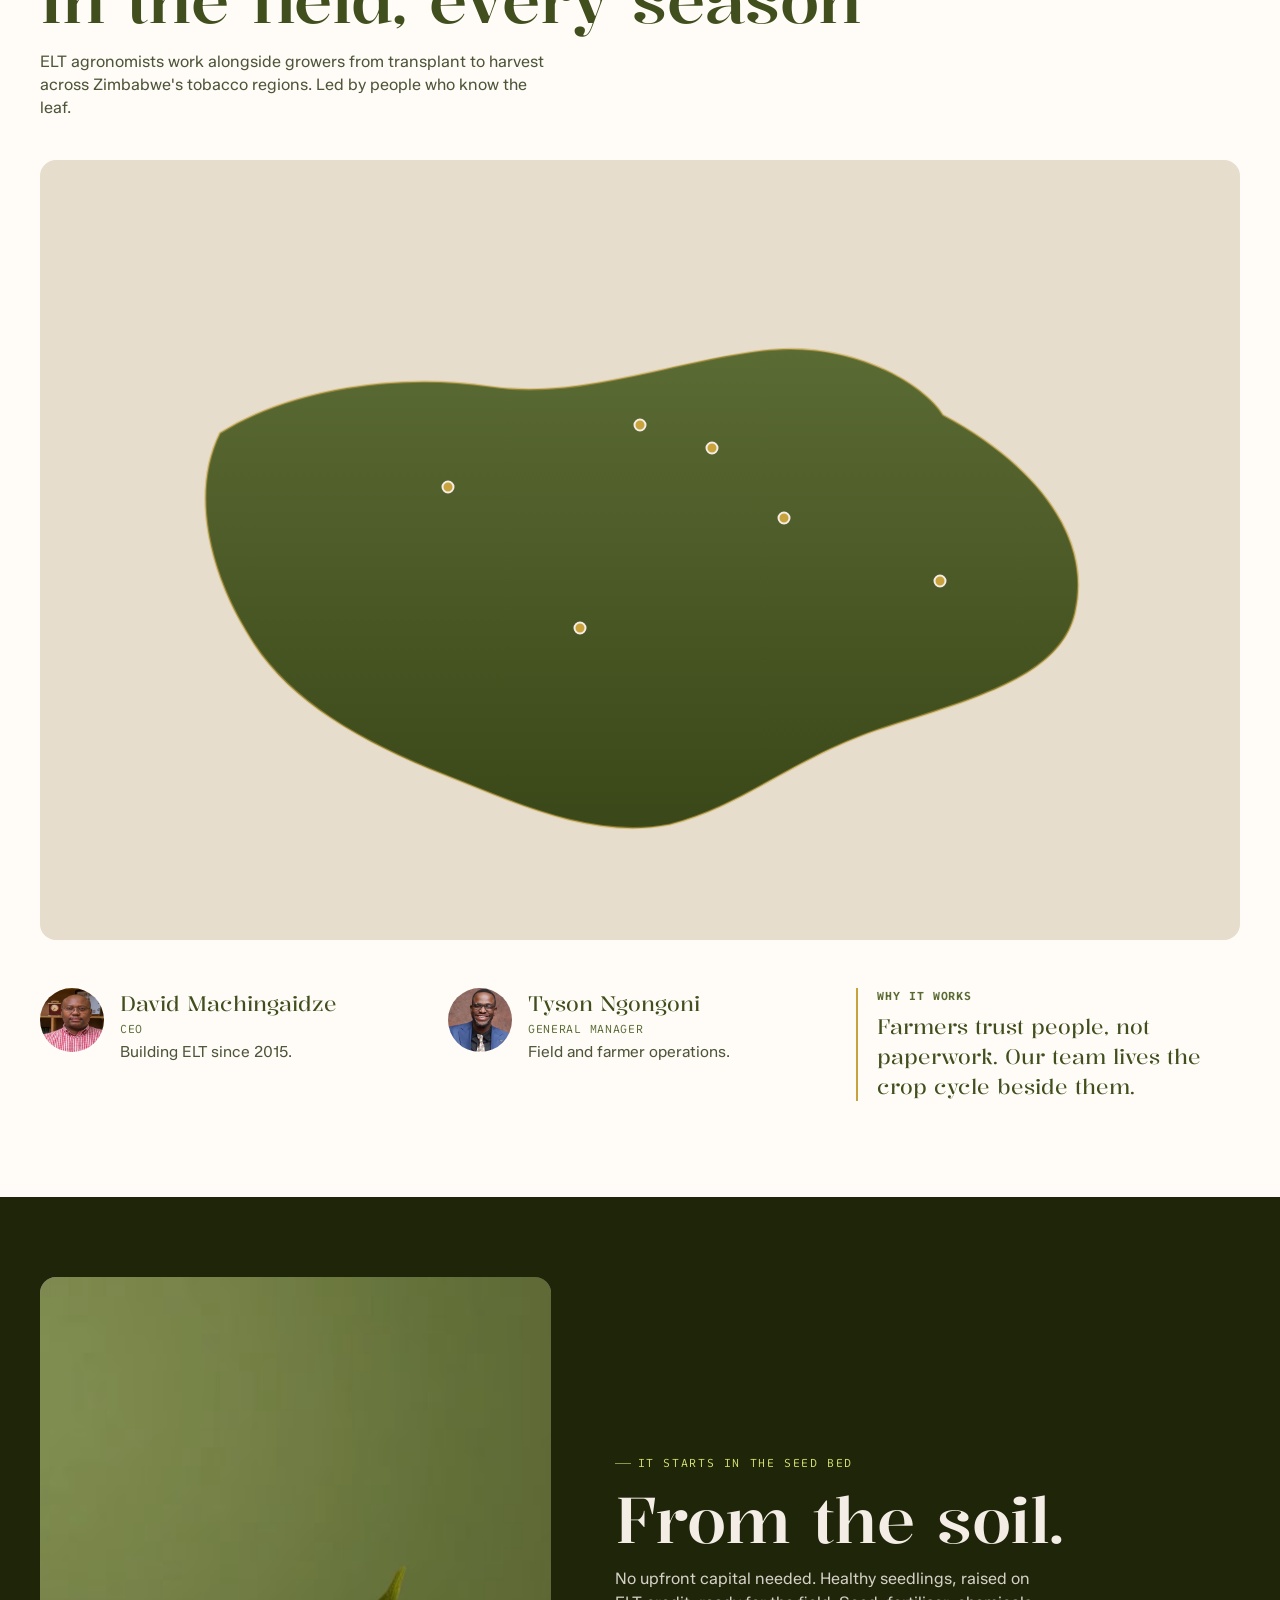
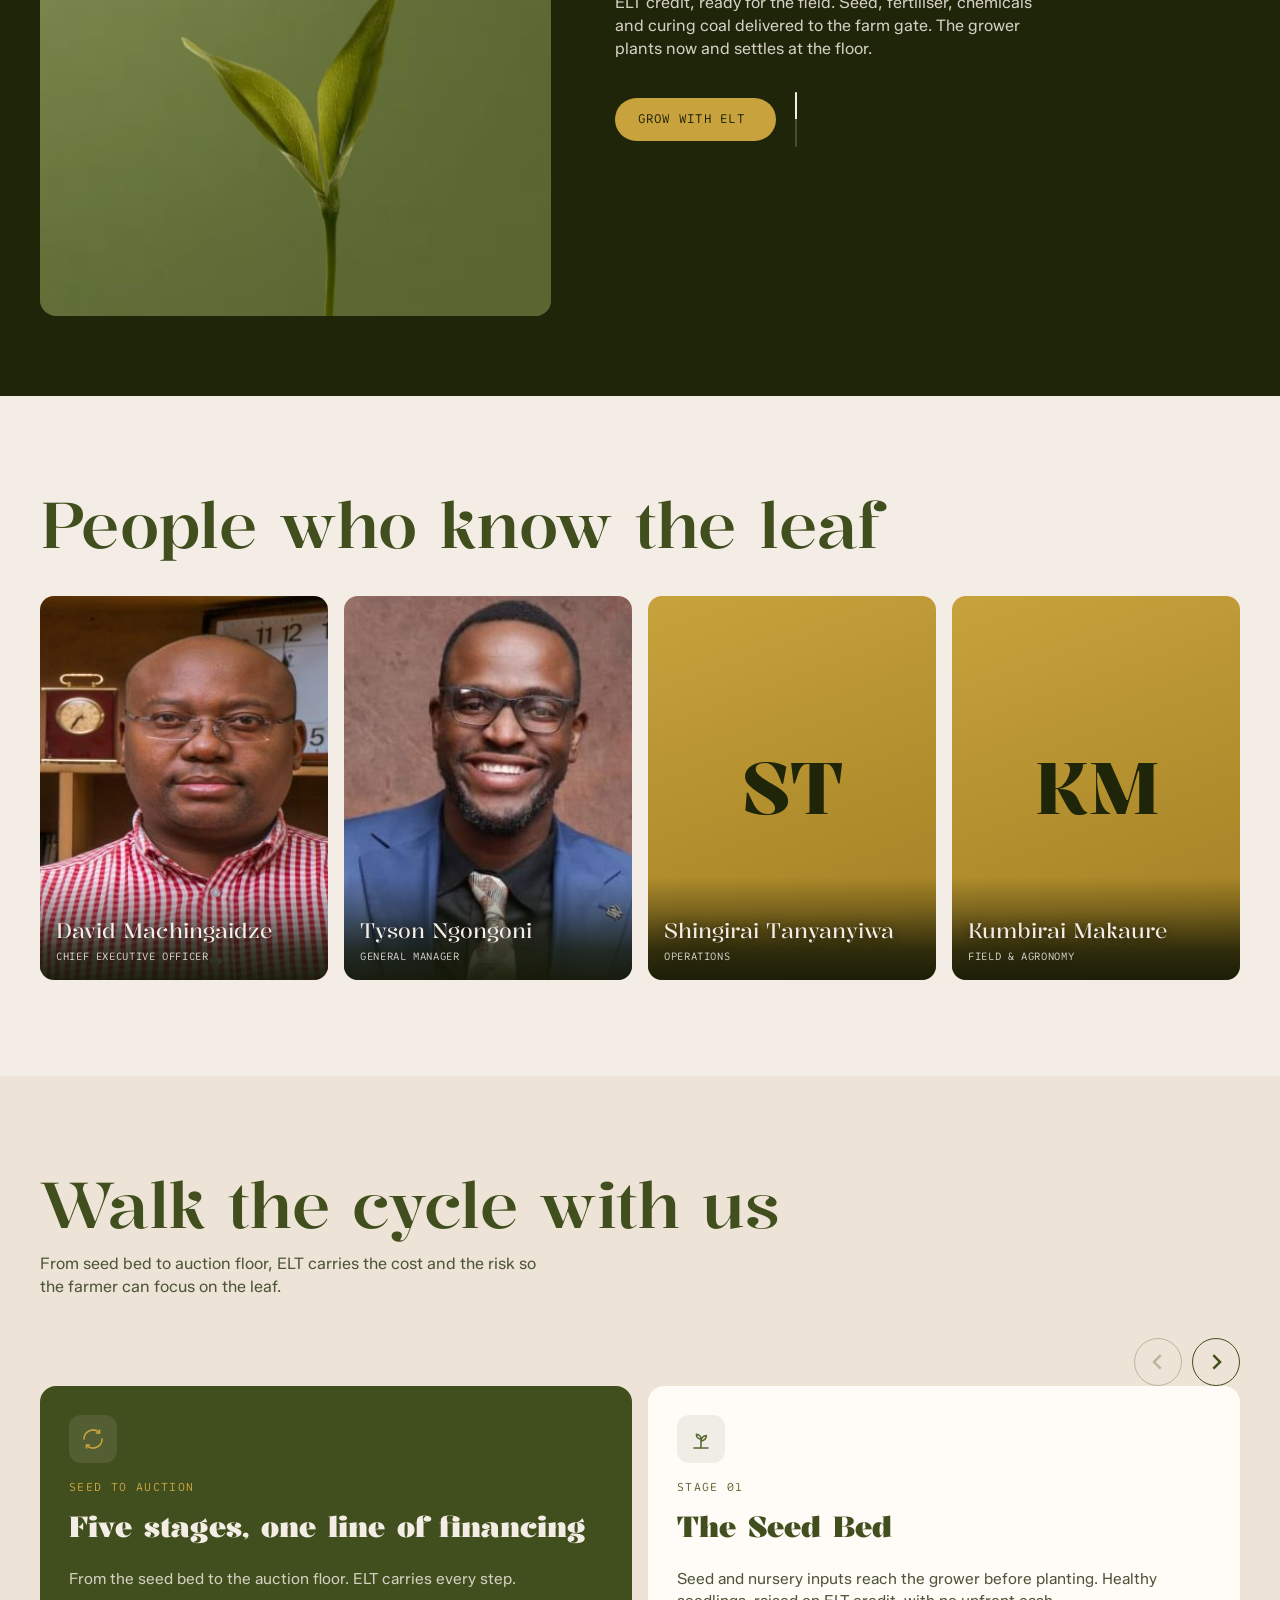
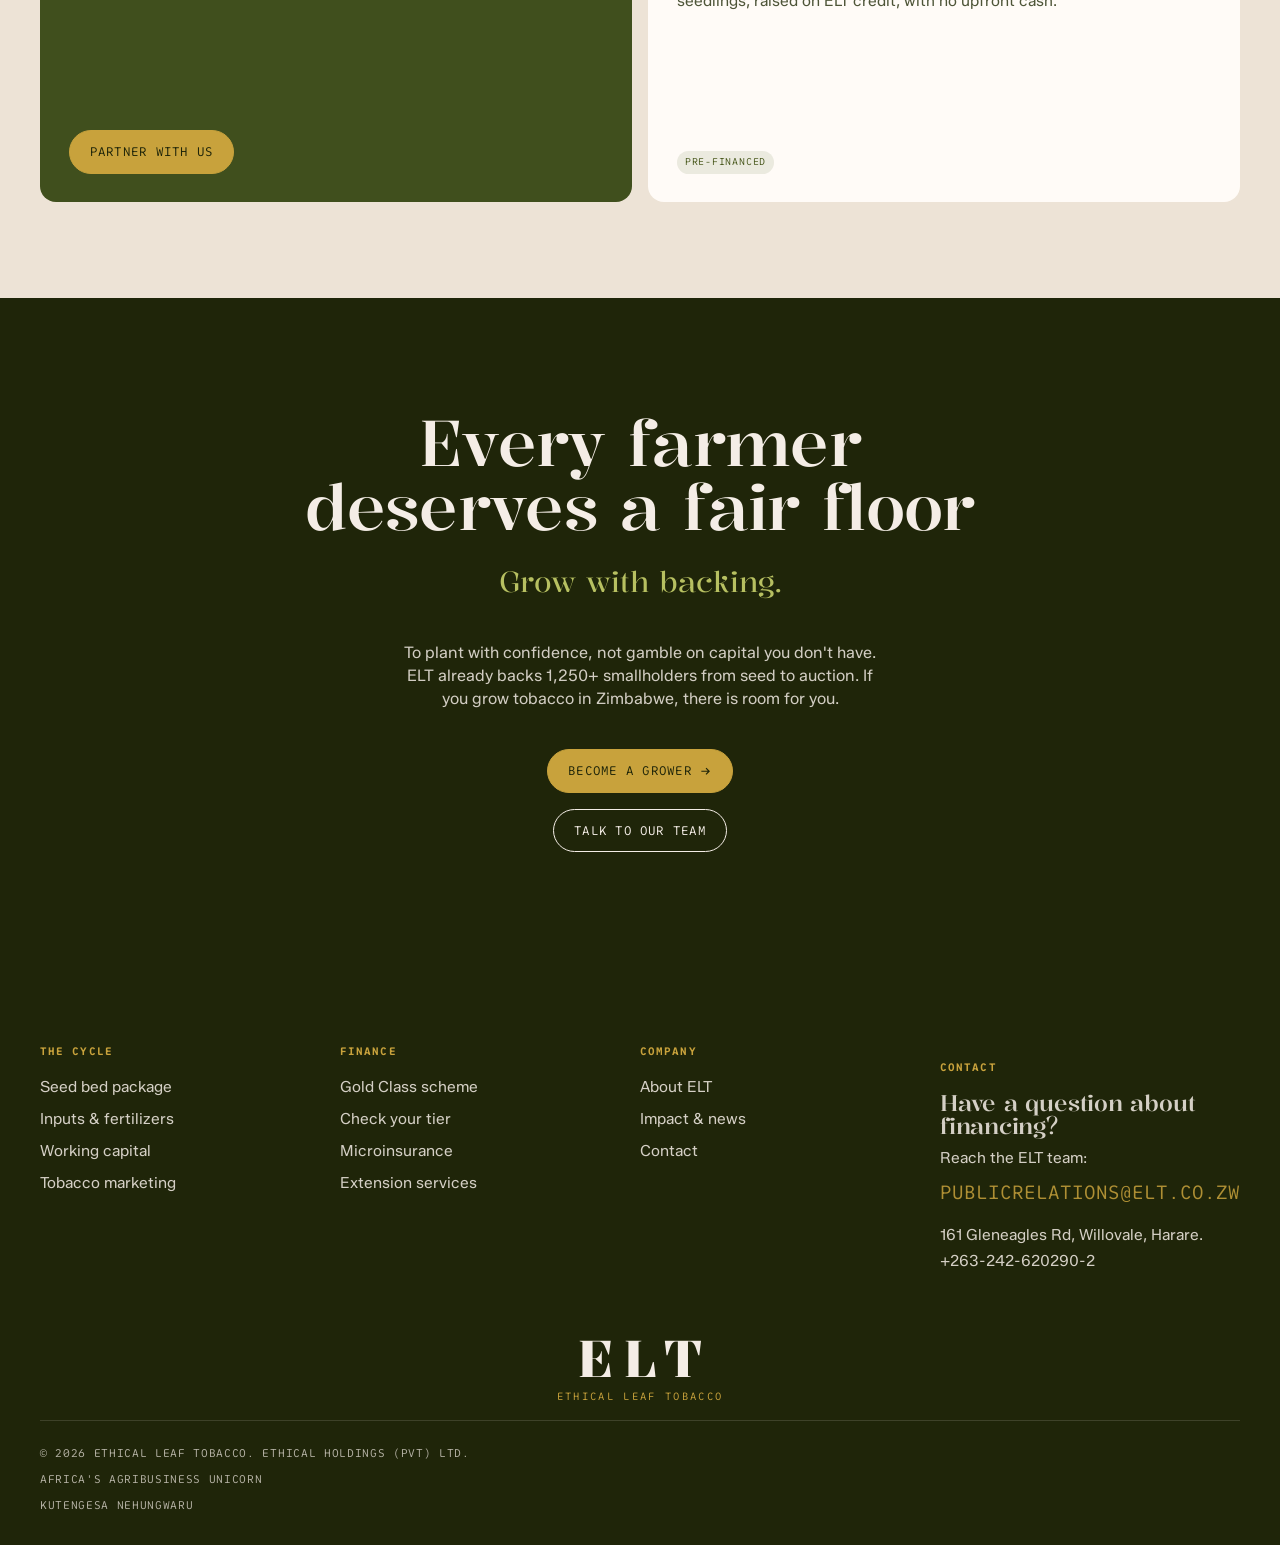
==== commit b340a6a3: "ELT preview: calm whole-line text reveal (drop letter-by-letter); gate the 237-frame scrub/grow prel" ====
--- a/index.html
+++ b/index.html
@@ -10,7 +10,7 @@
 <link rel="preconnect" href="https://fonts.gstatic.com" crossorigin>
 <link href="https://fonts.googleapis.com/css2?family=Kalnia:wght@300;400;500;600&family=Zalando+Sans:ital,wght@0,300;0,400;0,500;0,600;1,400&family=SUSE+Mono:wght@400;500;600&display=swap" rel="stylesheet">
 <link rel="stylesheet" href="assets/lib/splide.min.css">
-<link rel="stylesheet" href="styles.css?v=r16">
+<link rel="stylesheet" href="styles.css?v=r17">
 <script>document.documentElement.classList.remove('no-js');document.documentElement.classList.add('js');</script>
 <meta property="og:type" content="website">
 <meta property="og:title" content="Ethical Leaf Tobacco | Seed to Auction">
@@ -655,7 +655,7 @@
 <script src="assets/lib/ScrollTrigger.min.js"></script>
 <script src="assets/lib/SplitText.min.js"></script>
 <script src="assets/lib/splide.min.js"></script>
-<script src="app.js?v=r16"></script>
+<script src="app.js?v=r17"></script>
 
 </body>
 </html>
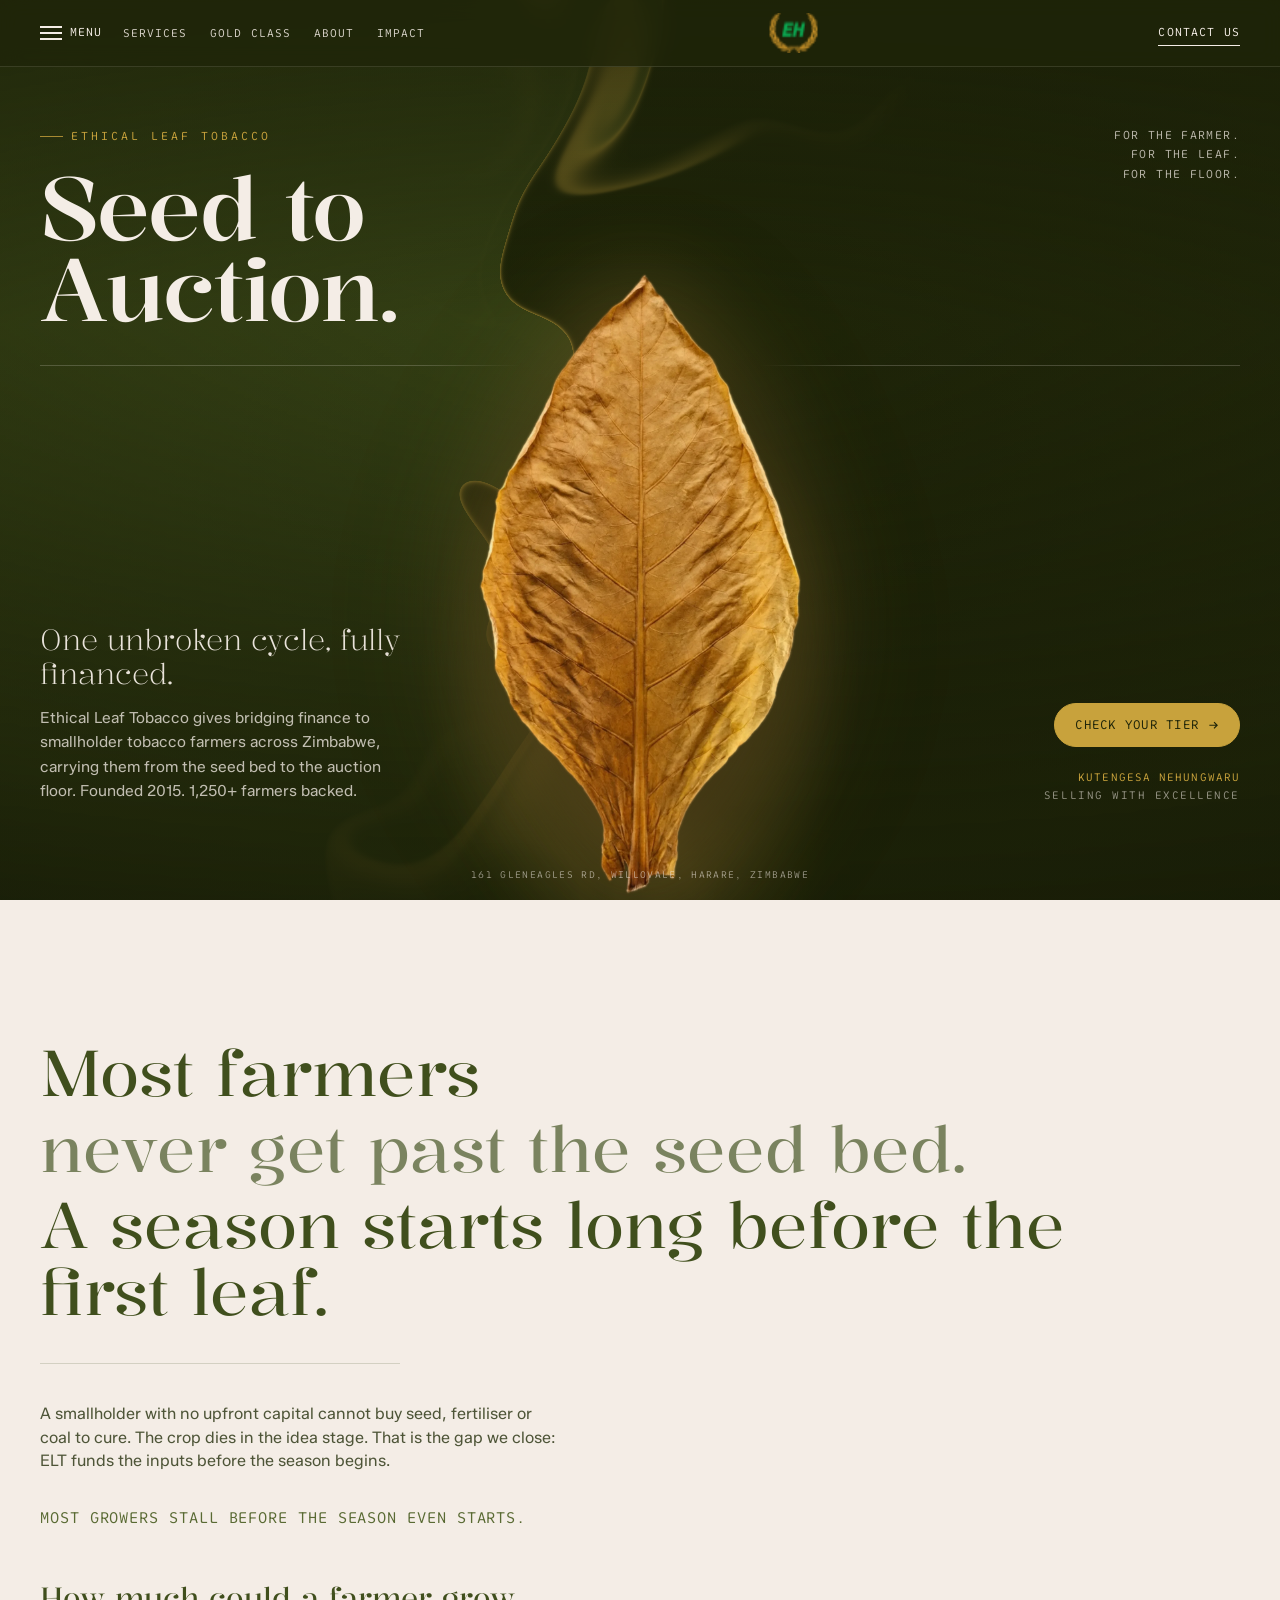
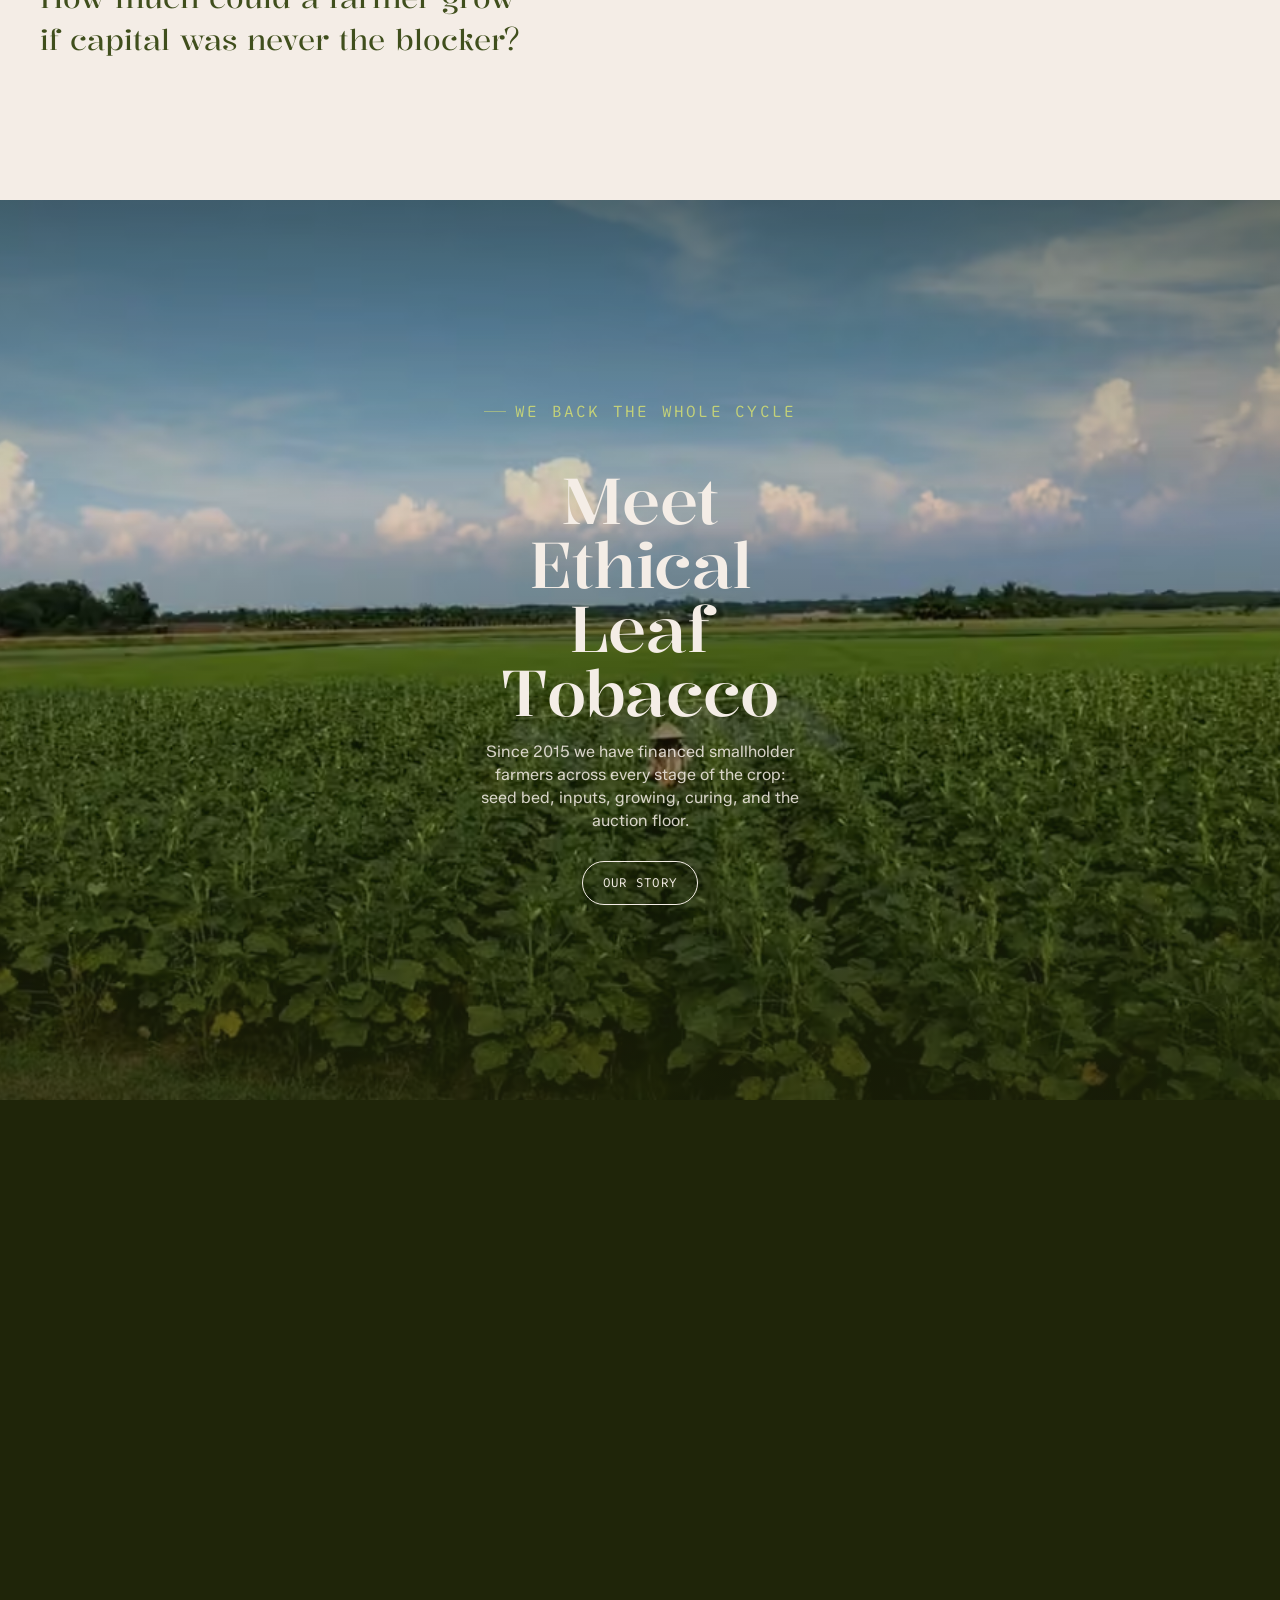
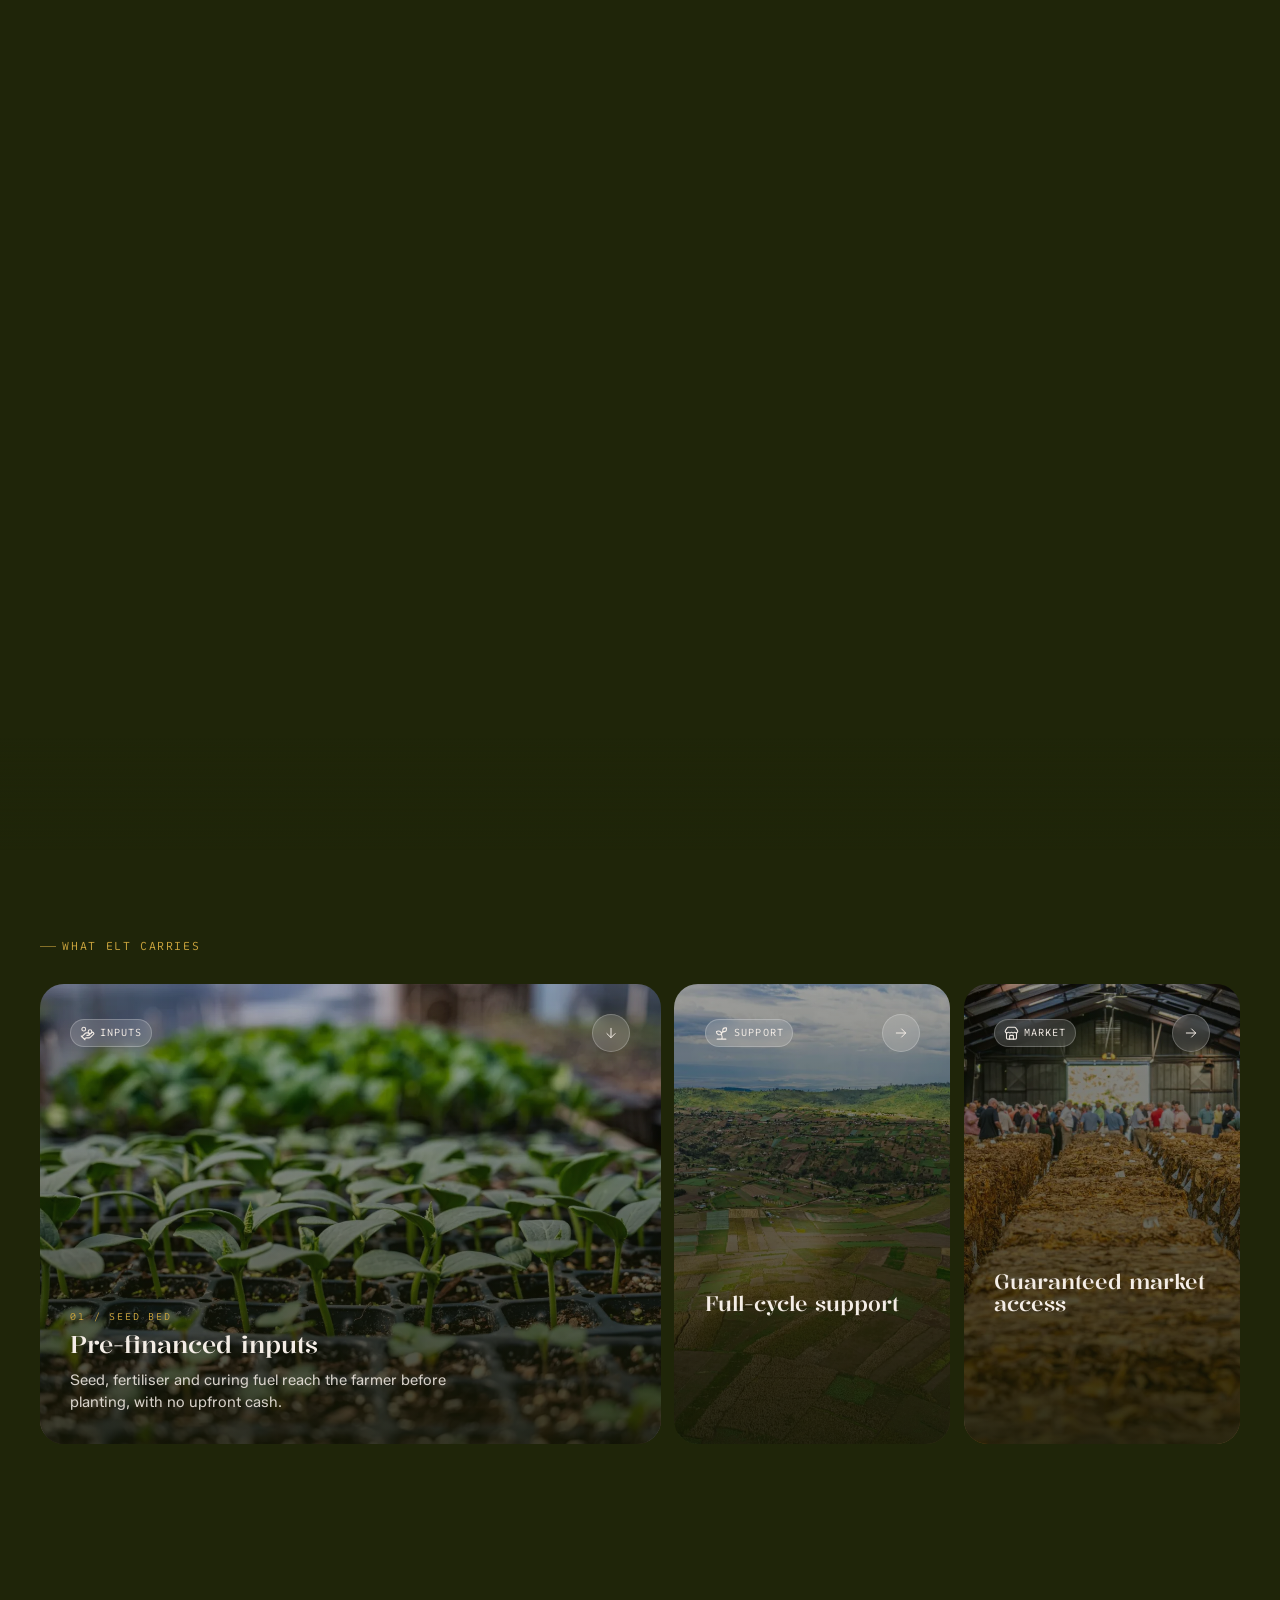
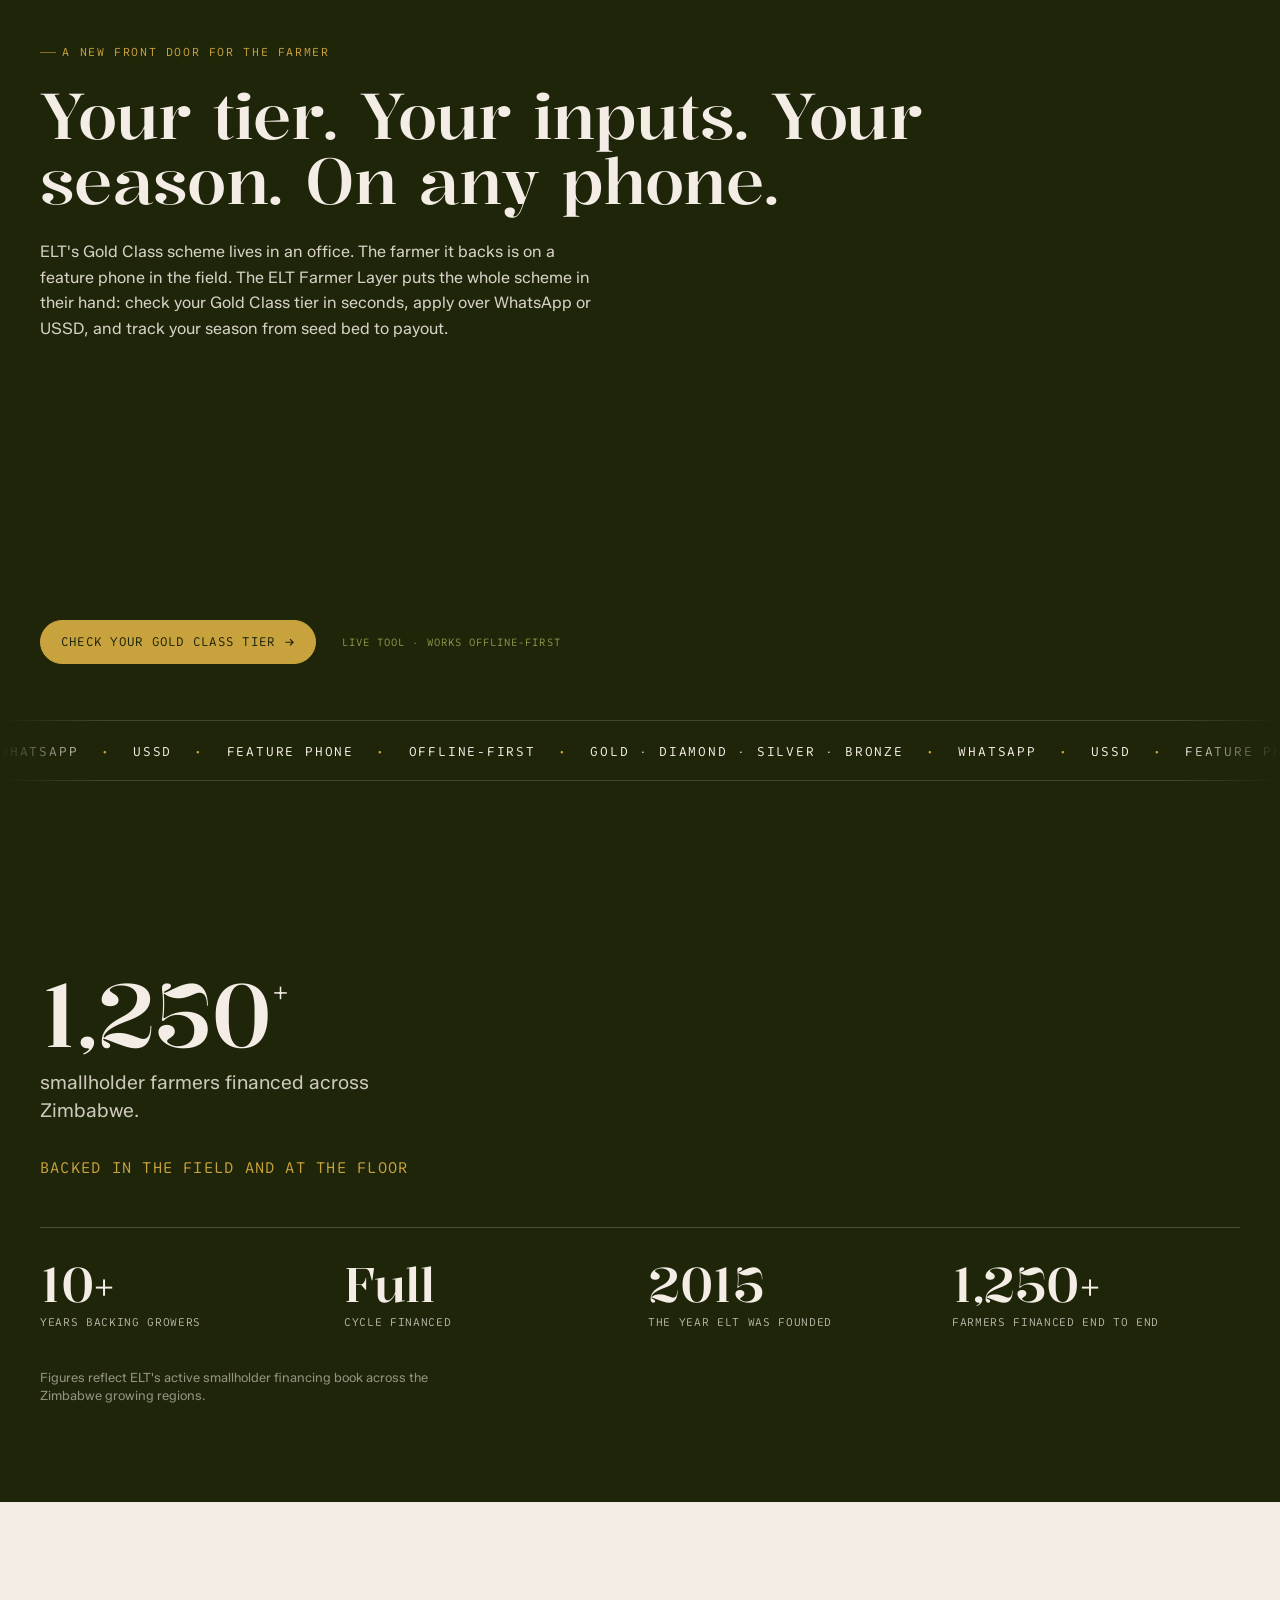
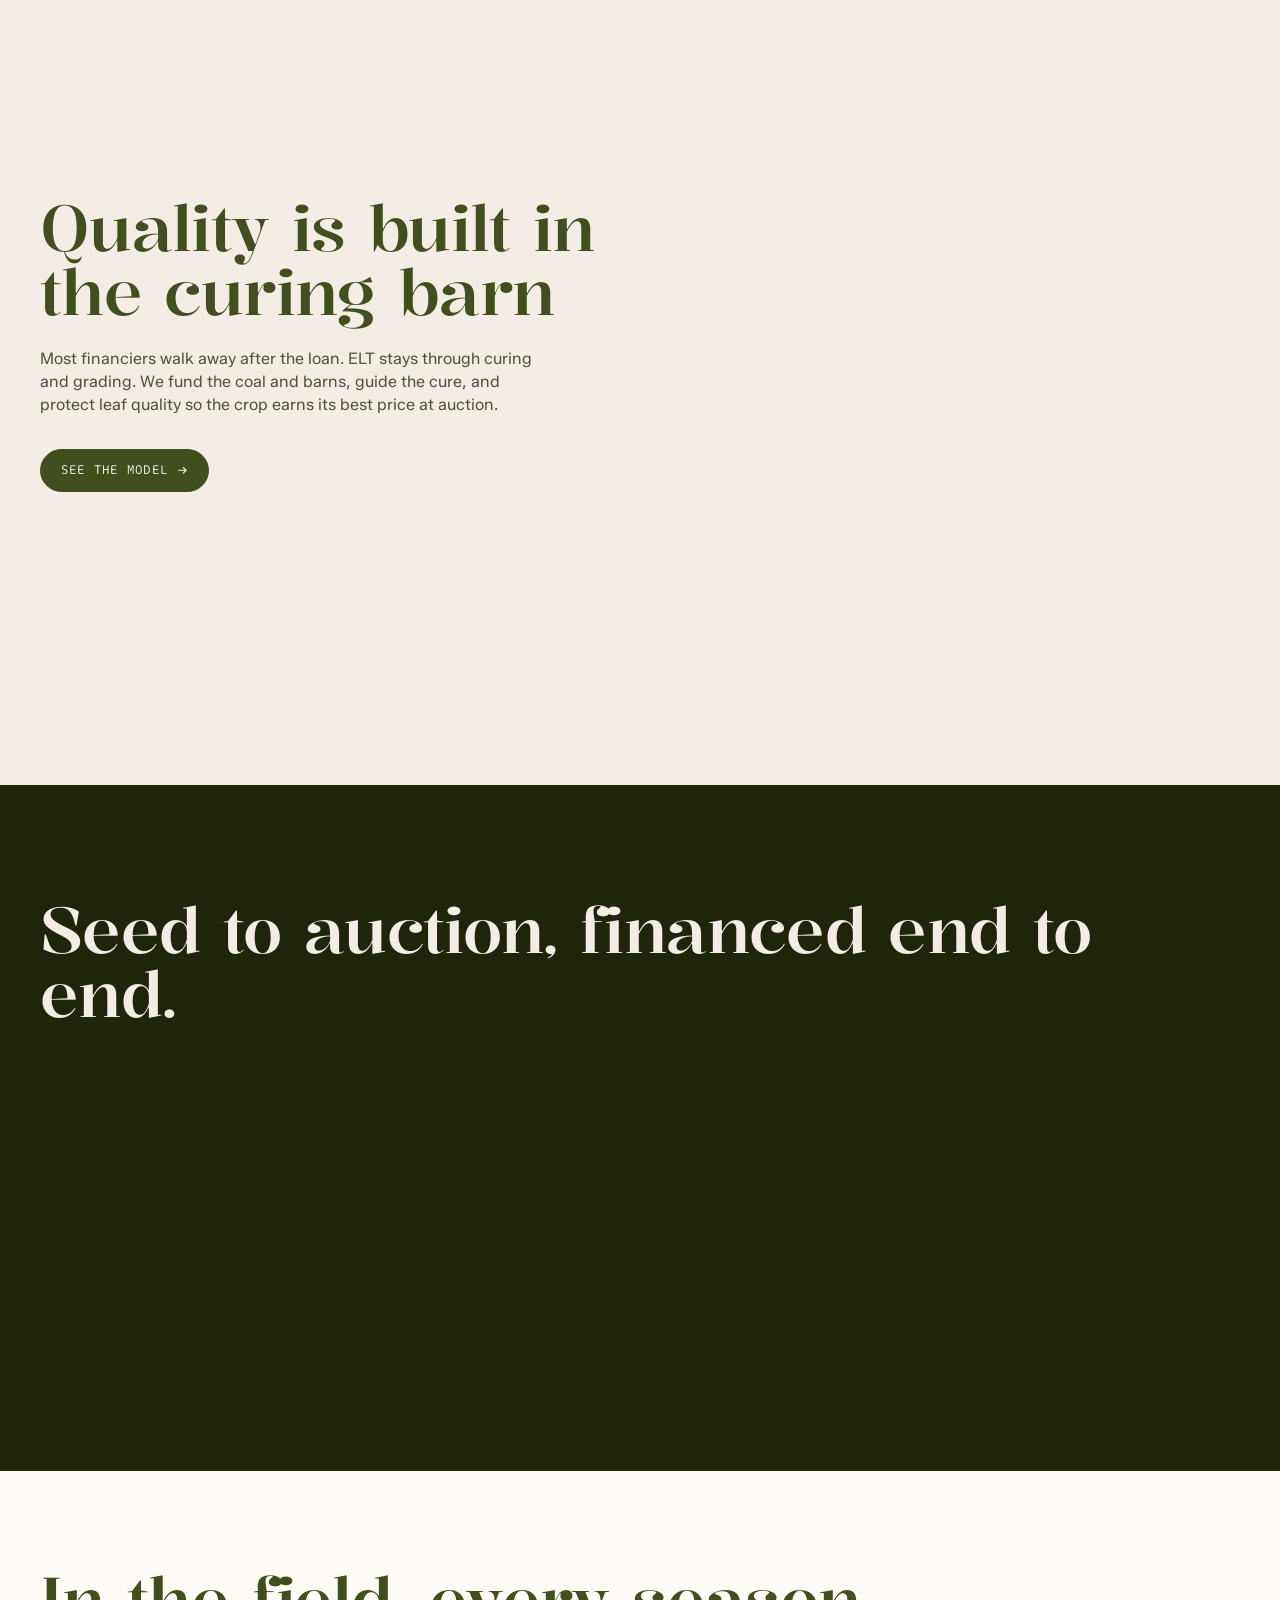
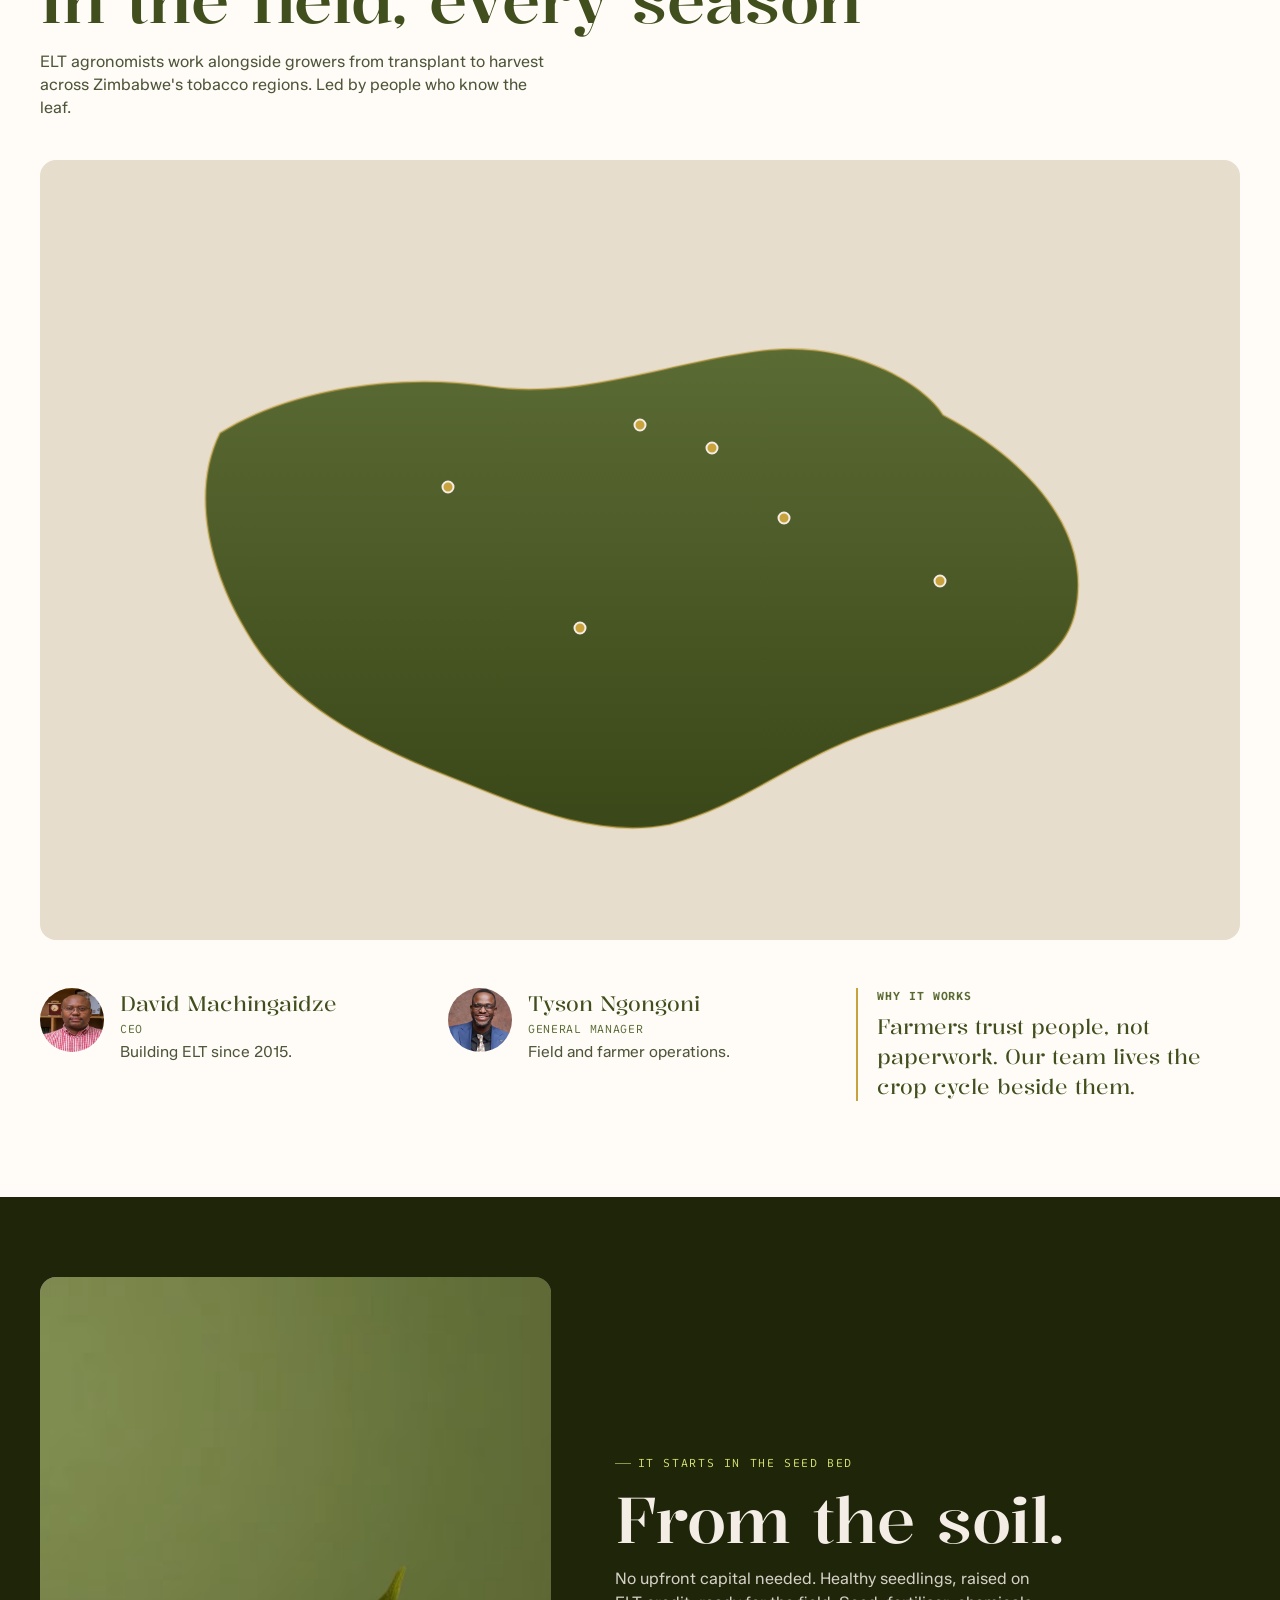
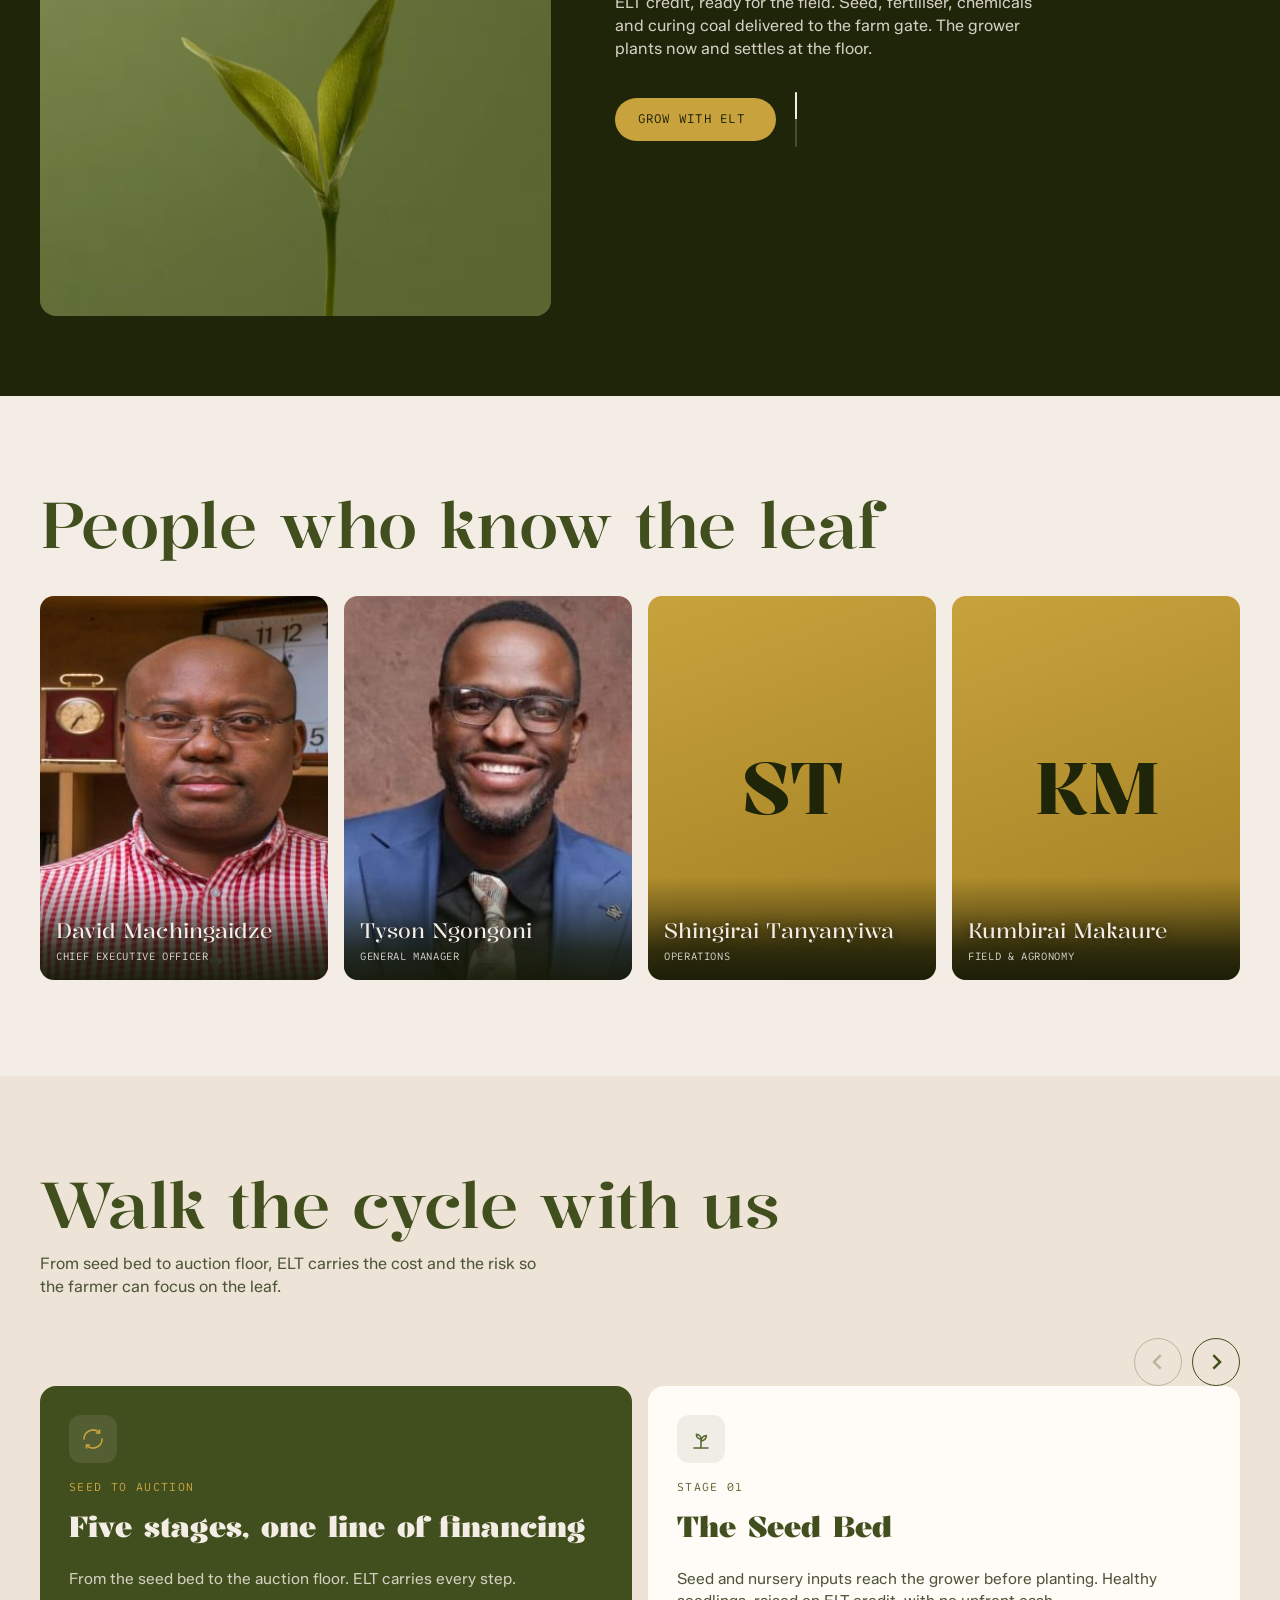
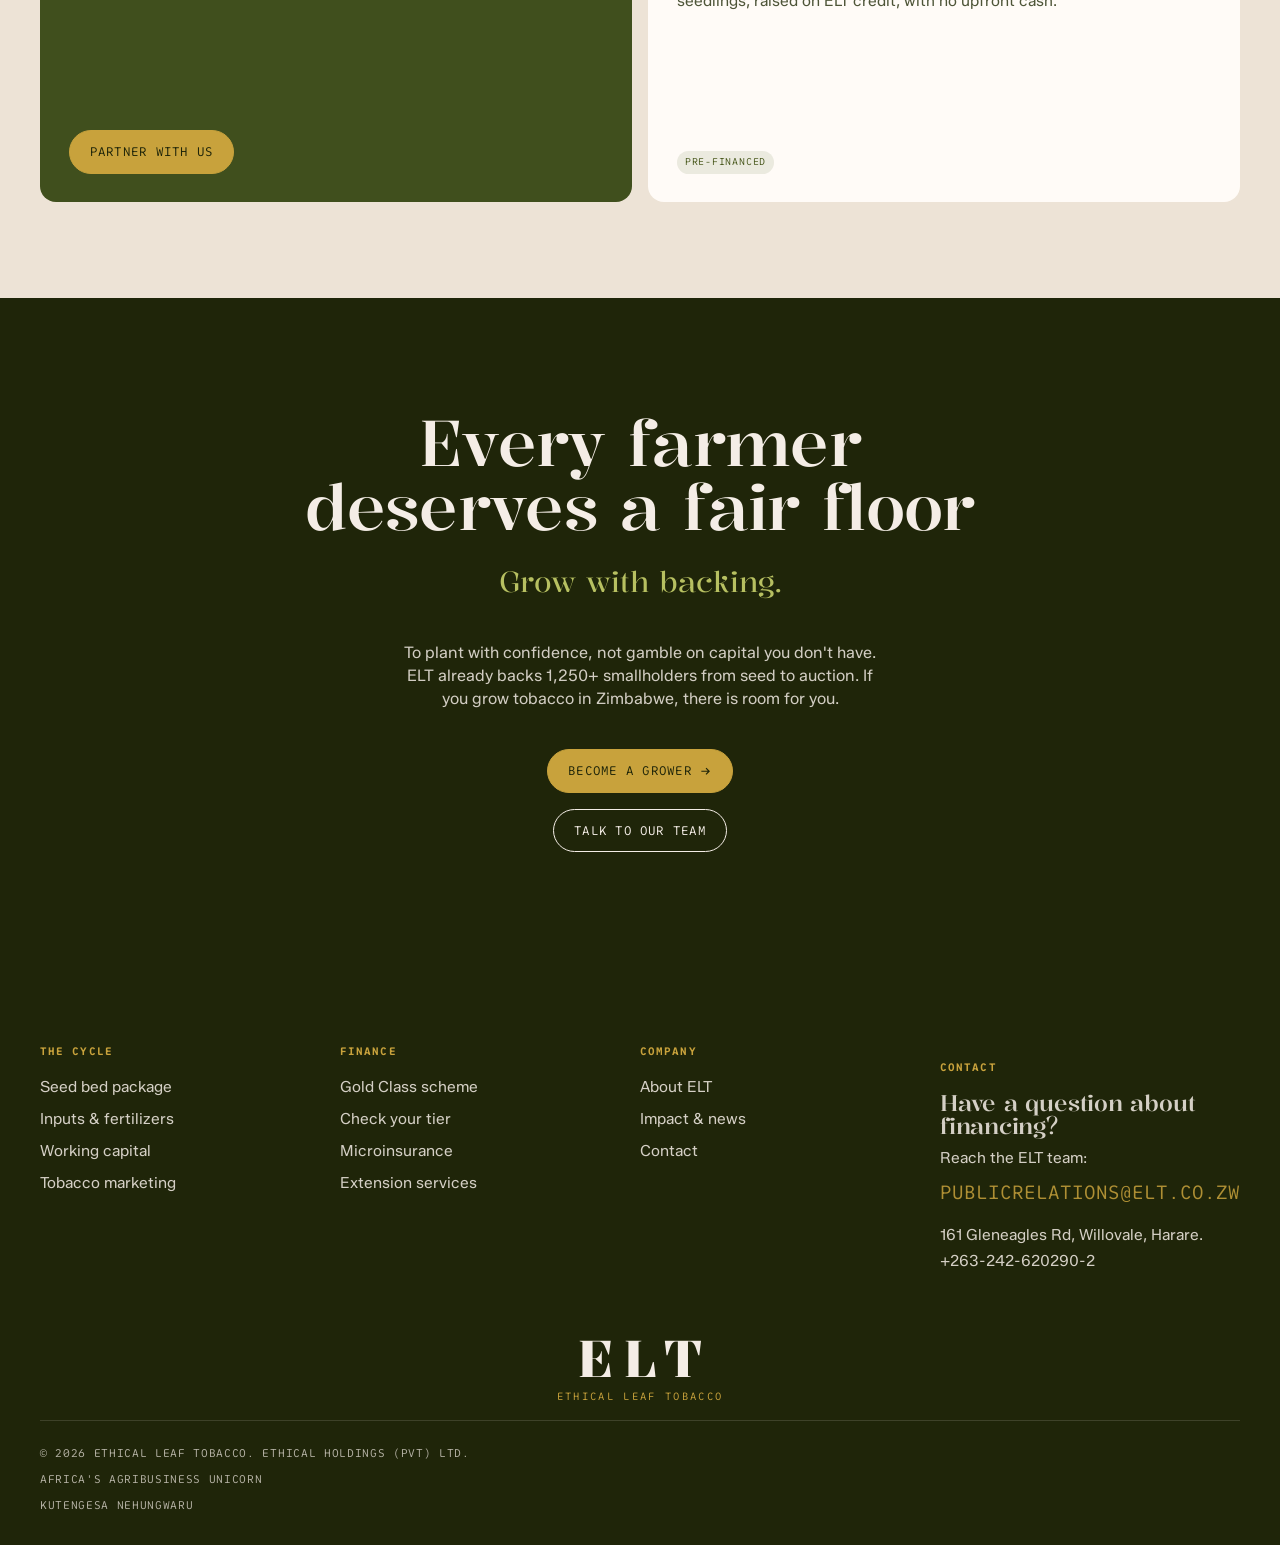
==== commit 9c03032b: "ELT: static headings (drop glitchy scroll text reveal), remove unused SplitText; ?v=r18 Co-Authored-" ====
--- a/index.html
+++ b/index.html
@@ -10,7 +10,7 @@
 <link rel="preconnect" href="https://fonts.gstatic.com" crossorigin>
 <link href="https://fonts.googleapis.com/css2?family=Kalnia:wght@300;400;500;600&family=Zalando+Sans:ital,wght@0,300;0,400;0,500;0,600;1,400&family=SUSE+Mono:wght@400;500;600&display=swap" rel="stylesheet">
 <link rel="stylesheet" href="assets/lib/splide.min.css">
-<link rel="stylesheet" href="styles.css?v=r17">
+<link rel="stylesheet" href="styles.css?v=r18">
 <script>document.documentElement.classList.remove('no-js');document.documentElement.classList.add('js');</script>
 <meta property="og:type" content="website">
 <meta property="og:title" content="Ethical Leaf Tobacco | Seed to Auction">
@@ -653,9 +653,8 @@
 <!-- ============ LIBS (local) ============ -->
 <script src="assets/lib/gsap.min.js"></script>
 <script src="assets/lib/ScrollTrigger.min.js"></script>
-<script src="assets/lib/SplitText.min.js"></script>
 <script src="assets/lib/splide.min.js"></script>
-<script src="app.js?v=r17"></script>
+<script src="app.js?v=r18"></script>
 
 </body>
 </html>
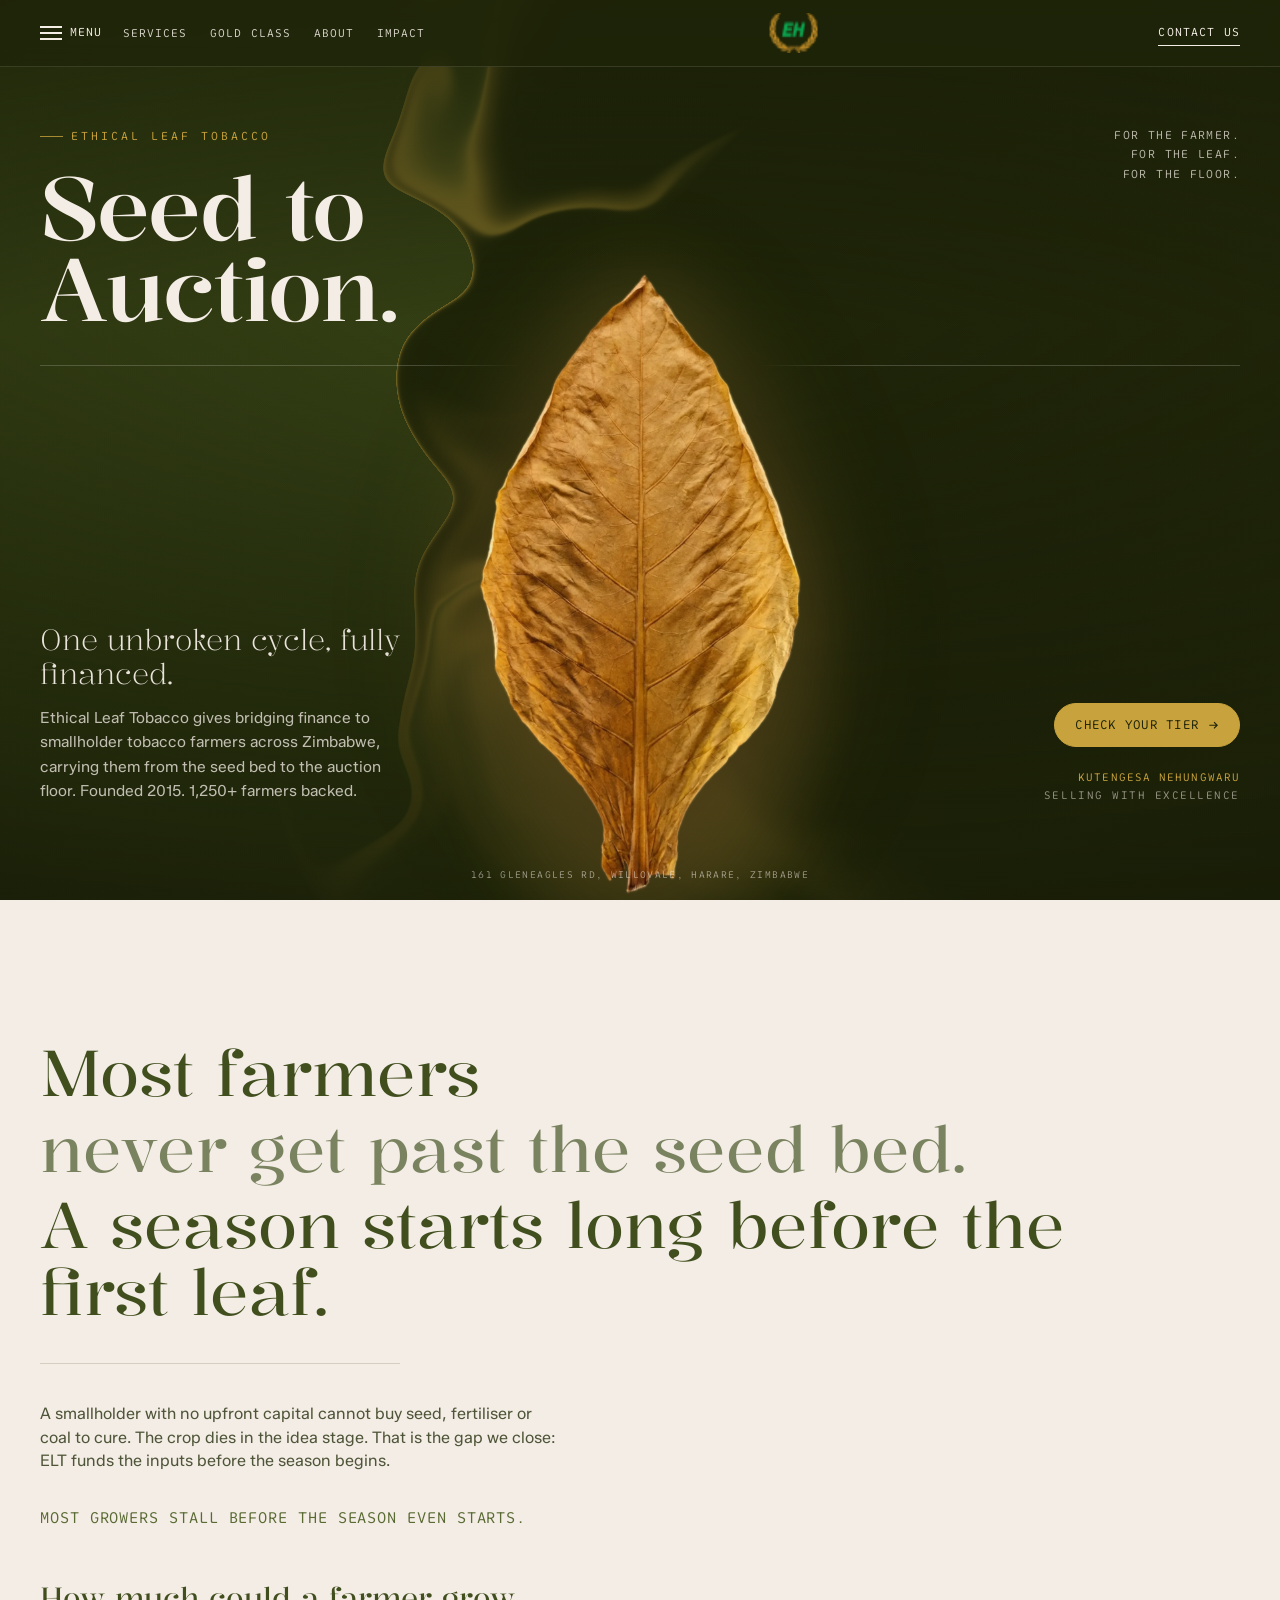
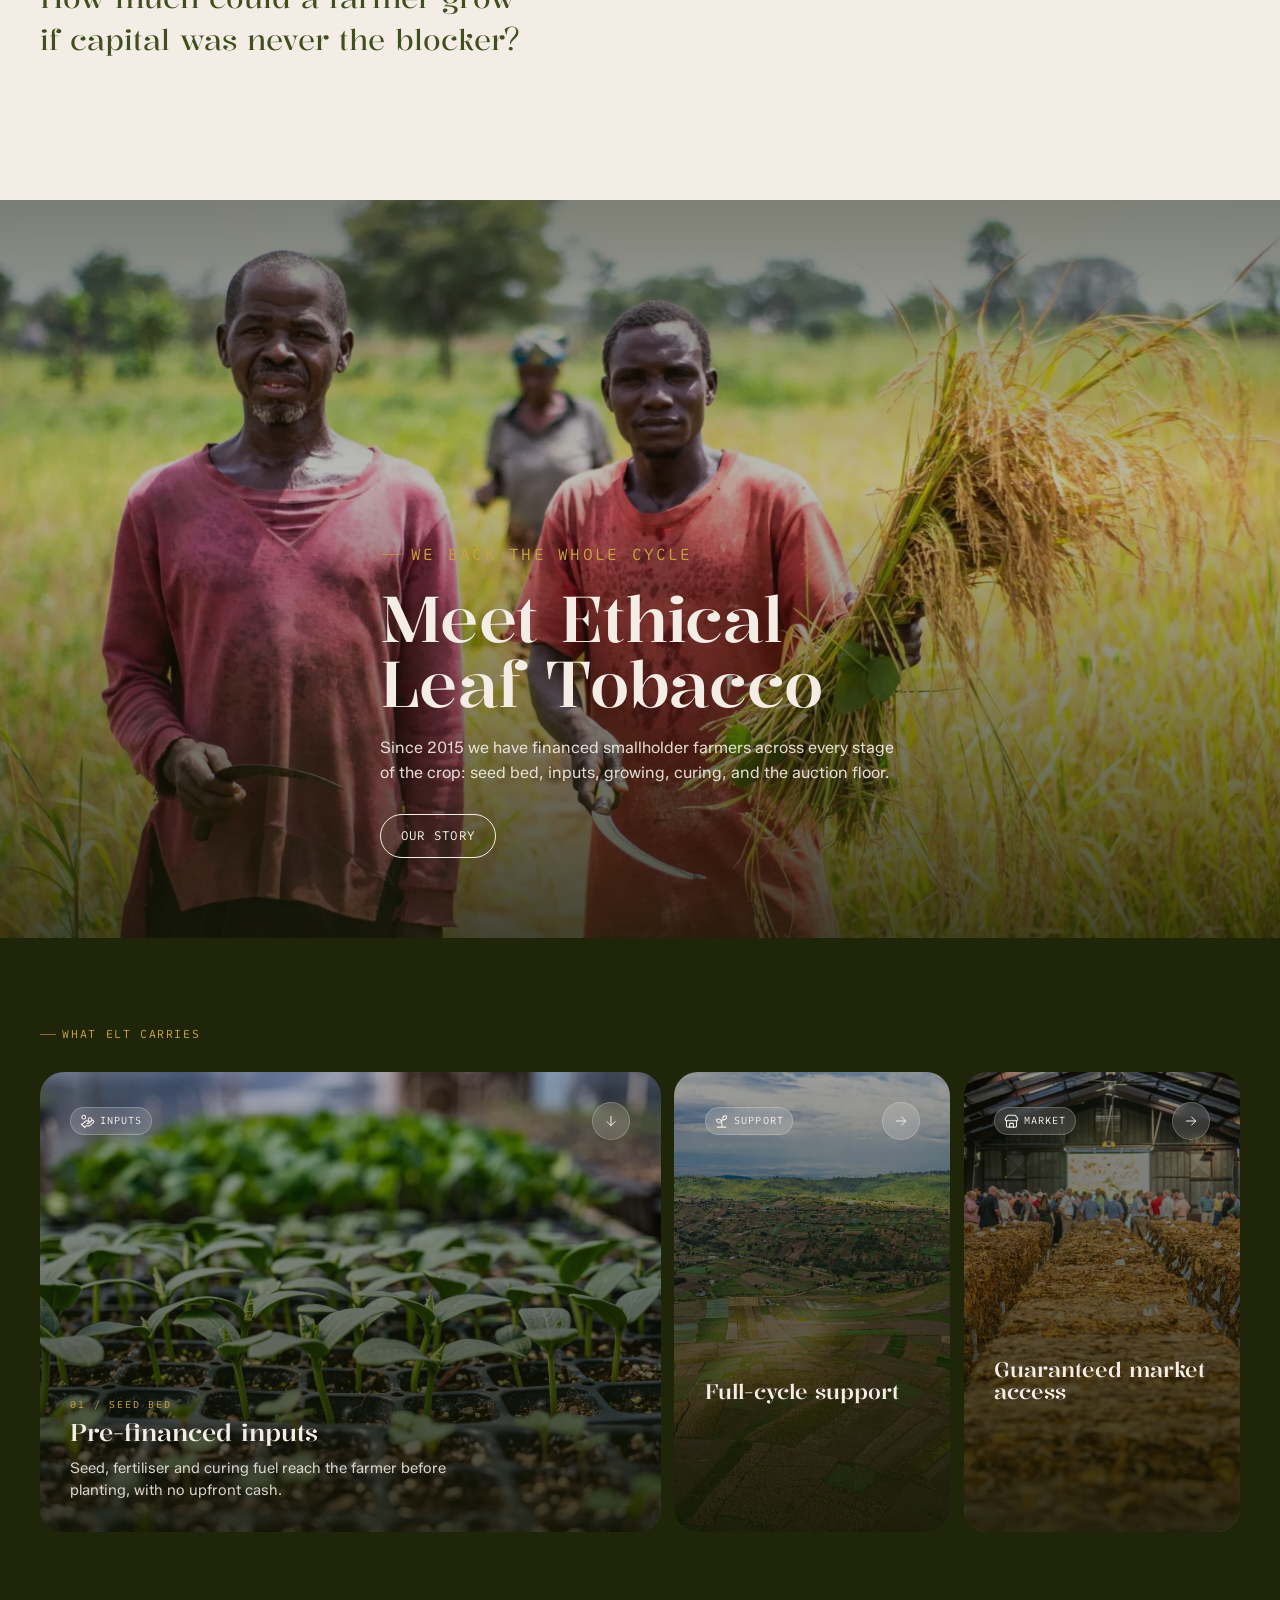
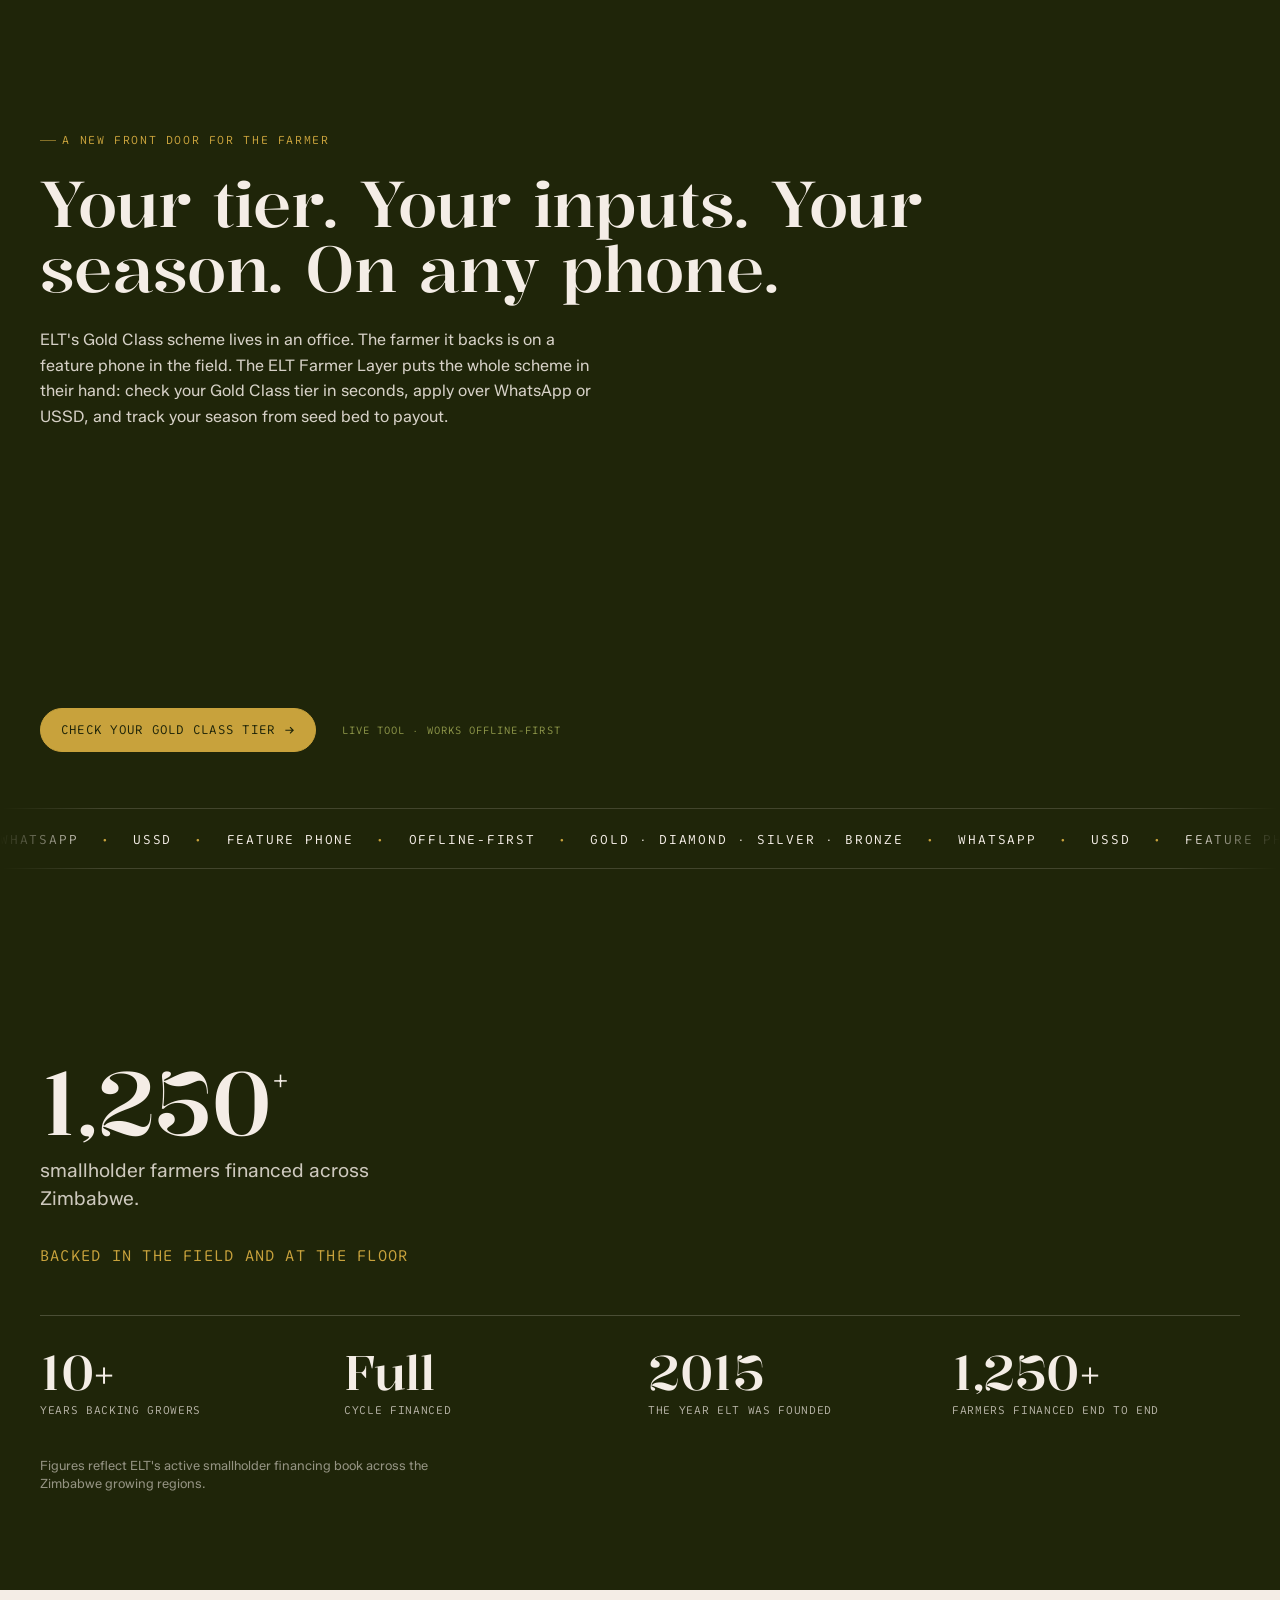
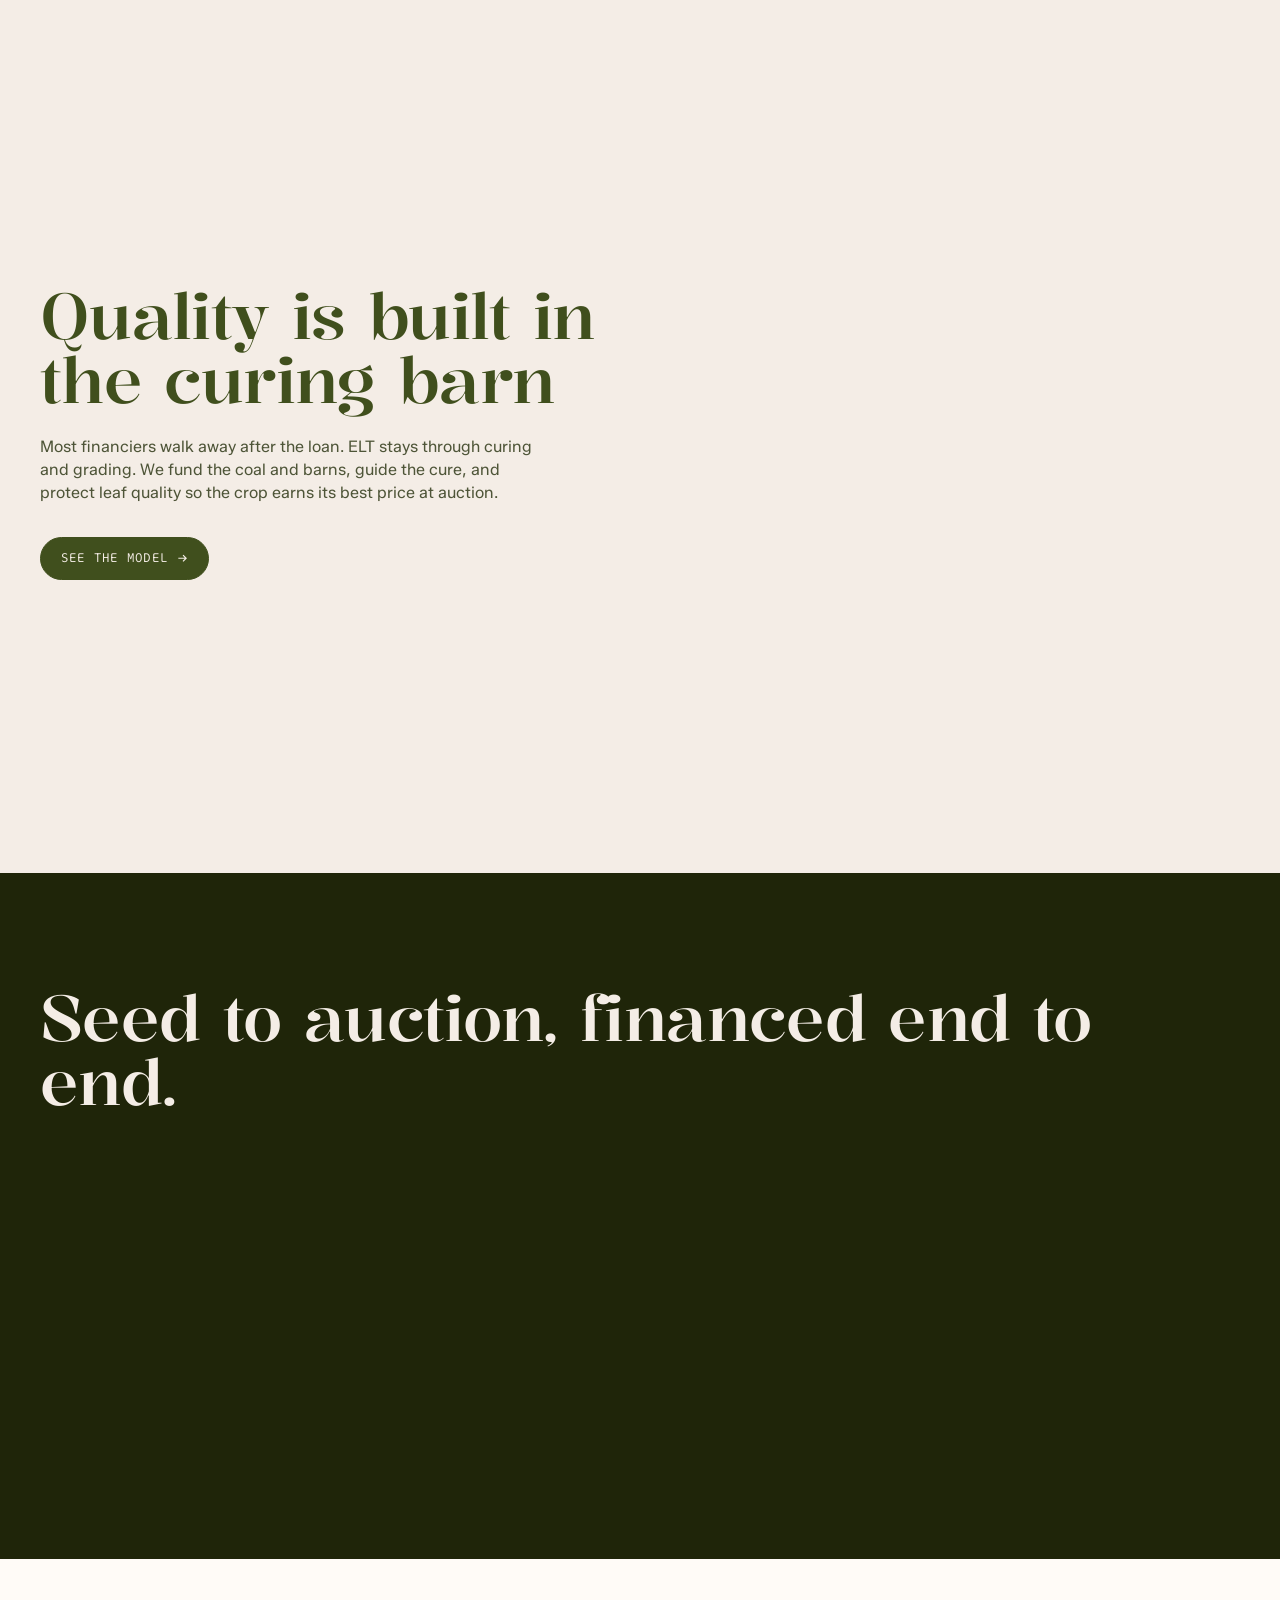
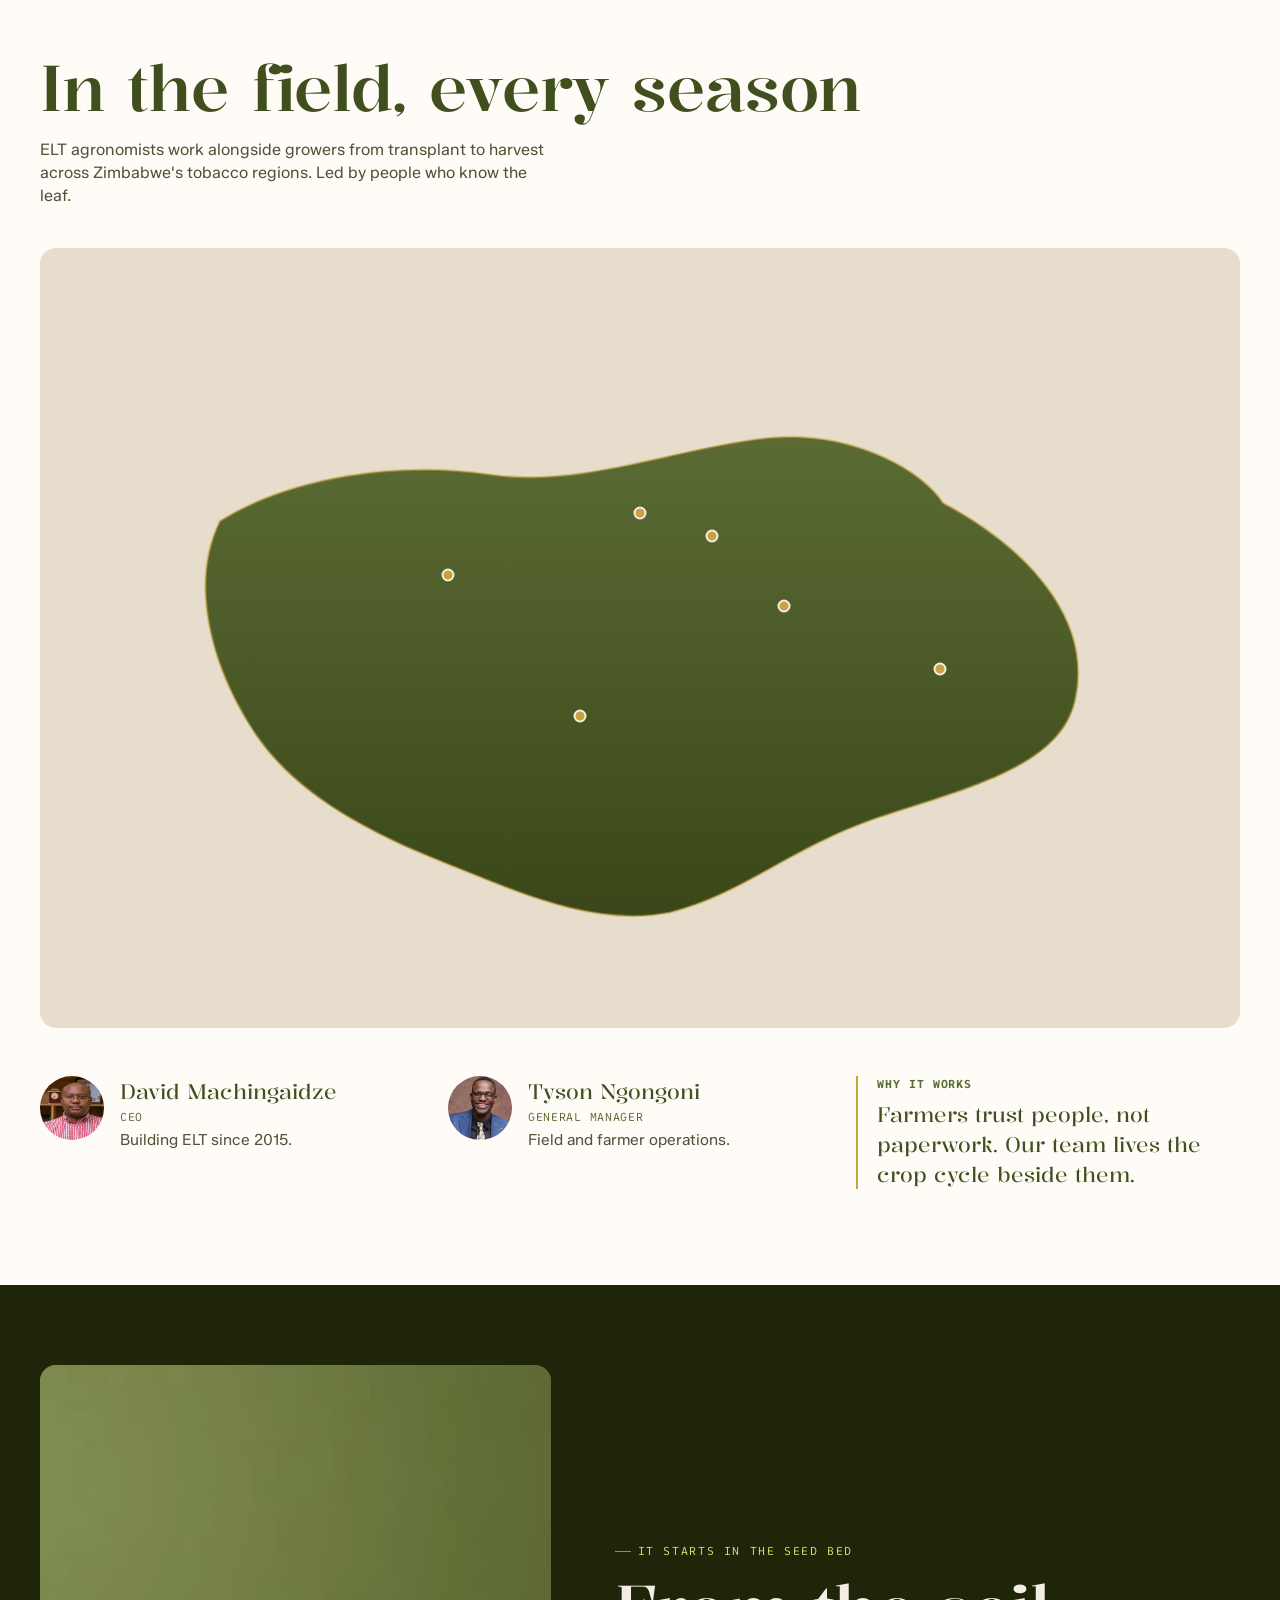
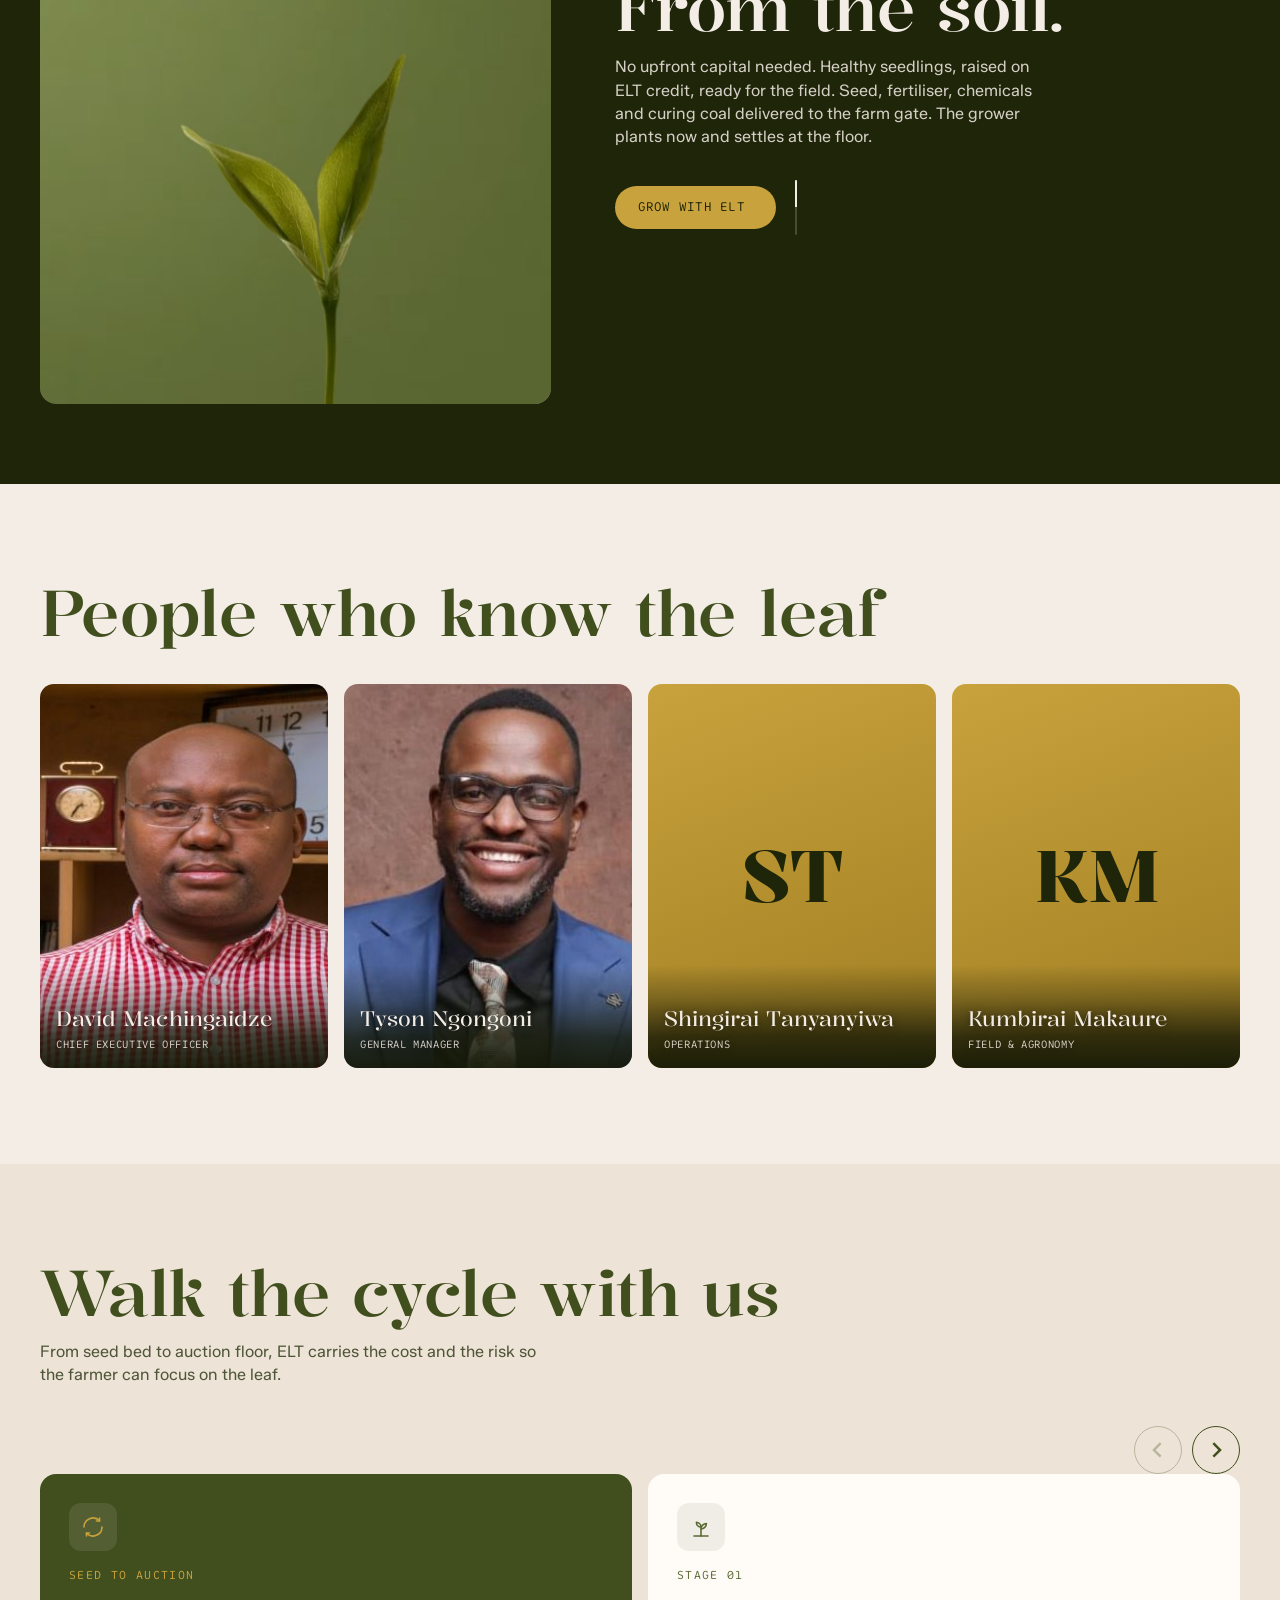
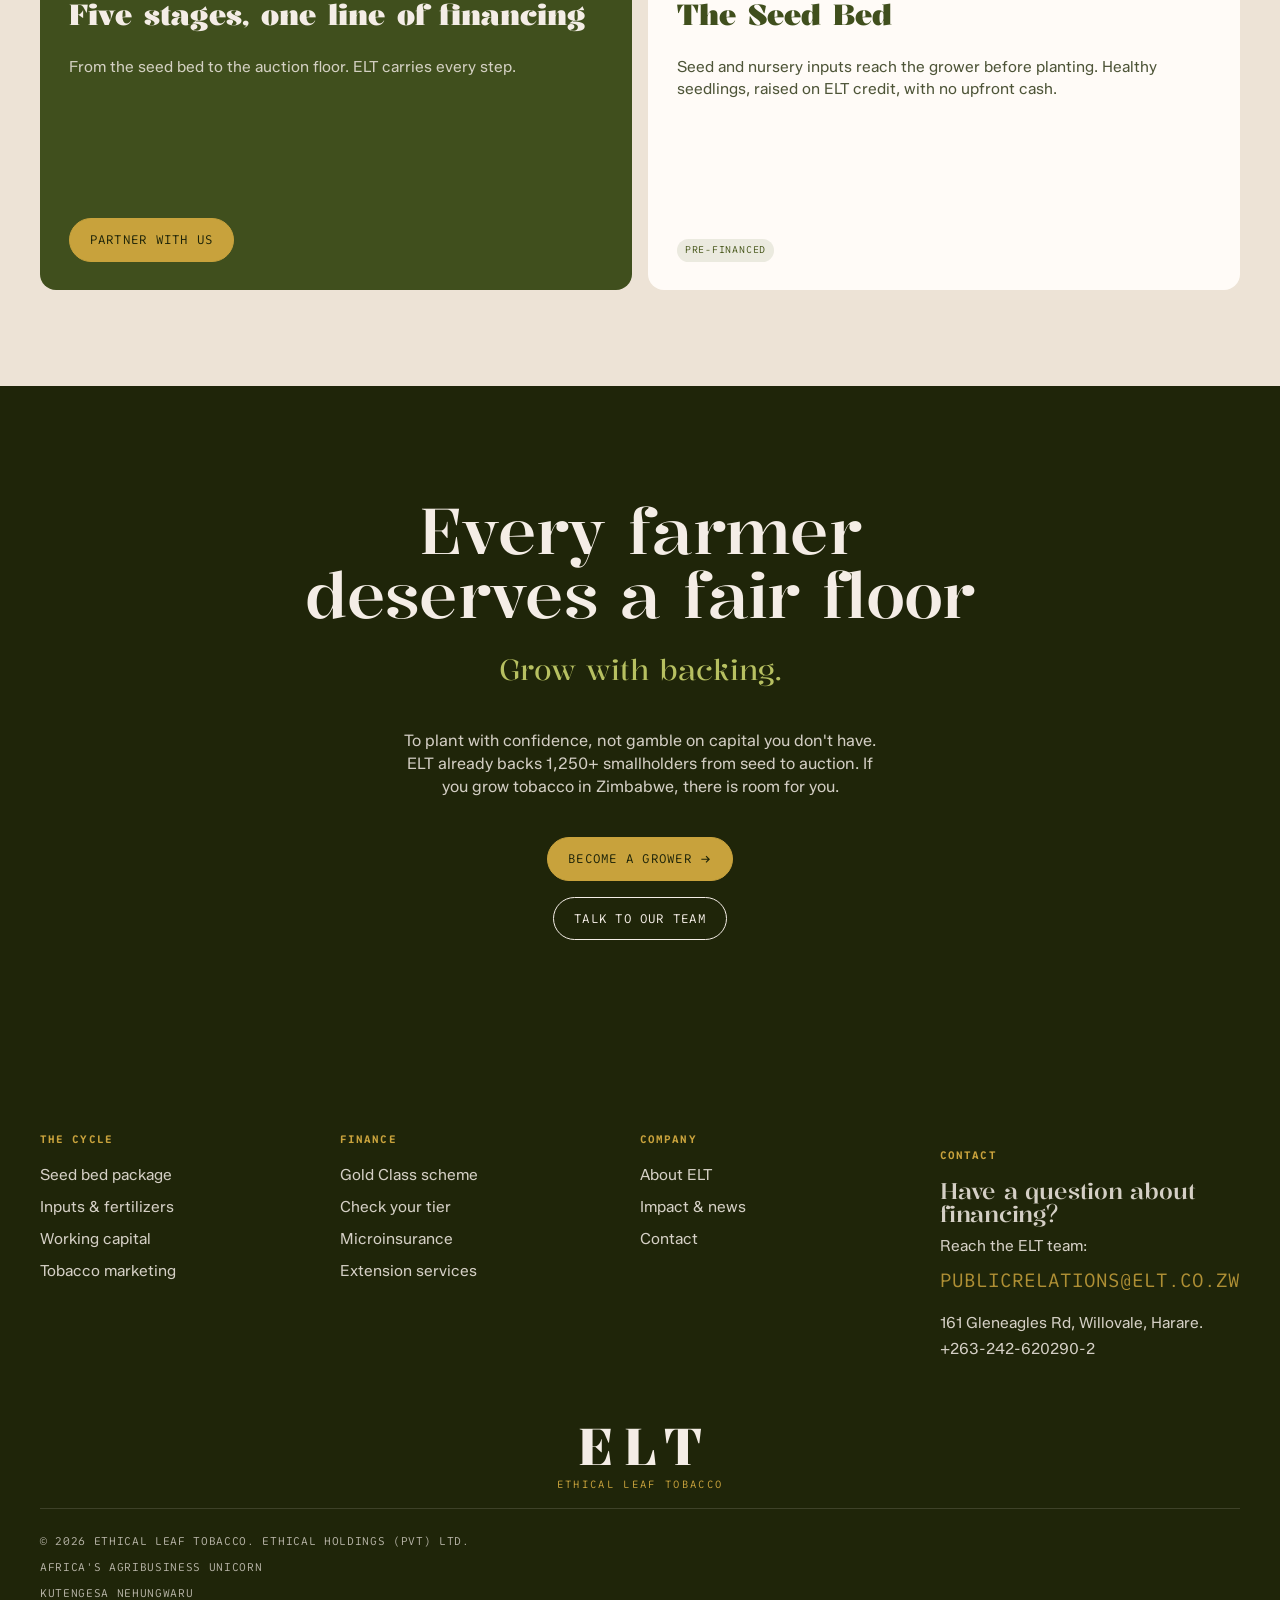
==== commit ff0c1958: "ELT home: remove scroll-scrub video band (static African-farmer photo band), swap Asian curing image" ====
--- a/index.html
+++ b/index.html
@@ -10,7 +10,7 @@
 <link rel="preconnect" href="https://fonts.gstatic.com" crossorigin>
 <link href="https://fonts.googleapis.com/css2?family=Kalnia:wght@300;400;500;600&family=Zalando+Sans:ital,wght@0,300;0,400;0,500;0,600;1,400&family=SUSE+Mono:wght@400;500;600&display=swap" rel="stylesheet">
 <link rel="stylesheet" href="assets/lib/splide.min.css">
-<link rel="stylesheet" href="styles.css?v=r18">
+<link rel="stylesheet" href="styles.css?v=r19">
 <script>document.documentElement.classList.remove('no-js');document.documentElement.classList.add('js');</script>
 <meta property="og:type" content="website">
 <meta property="og:title" content="Ethical Leaf Tobacco | Seed to Auction">
@@ -144,20 +144,20 @@
      per the AI-video research). When the <video> is present and can play, give
      it class "is-live" to fade it over the still; the scrub canvas can stay as
      the desktop-scroll enhancement or be retired in favour of the clip. -->
-<section class="capsule" id="s-second">
-  <div class="sticky">
-    <div class="fallback-frame" style="background-image:url('assets/video/meet-elt-poster.webp')"></div>
-    <!-- SCROLL-SCRUBBED real footage: the Pexels farmer-field clip (id 3065488)
-         extracted to 117 frames; scrolling the pinned section drives the canvas
-         frame-by-frame (Pipeline B). Mobile loads one still (no scrub). The
-         poster fallback sits behind until frames preload. -->
-    <canvas id="scroll-canvas"></canvas>
-    <div class="capsule-content">
-      <p class="eyebrow">We back the whole cycle</p>
-      <h2 class="display" text-split>Meet Ethical Leaf Tobacco</h2>
-      <p>Since 2015 we have financed smallholder farmers across every stage of the crop: seed bed, inputs, growing, curing, and the auction floor.</p>
-      <a class="btn btn-transparent" href="about.html"><span class="lbl">Our story</span></a>
-    </div>
+<!-- Static full-bleed photo band (replaced the scroll-scrub video, 2026-06-23).
+     Real African smallholder farmers; no animation. -->
+<section class="meet" id="s-second">
+  <div class="meet-media" aria-hidden="true">
+    <picture>
+      <source type="image/webp" srcset="assets/img/webp/meet-field.webp">
+      <img src="assets/img/webp/meet-field.webp" alt="" loading="lazy" decoding="async">
+    </picture>
+  </div>
+  <div class="wrap meet-inner">
+    <p class="eyebrow">We back the whole cycle</p>
+    <h2 class="display" text-split>Meet Ethical Leaf Tobacco</h2>
+    <p>Since 2015 we have financed smallholder farmers across every stage of the crop: seed bed, inputs, growing, curing, and the auction floor.</p>
+    <a class="btn btn-transparent on-dark" href="about.html"><span class="lbl">Our story</span></a>
   </div>
 </section>
 
@@ -300,7 +300,7 @@
       </button>
     </div>
     <div class="carbon-media" data-reveal>
-      <img src="assets/img/webp/harvest.webp" alt="Cured tobacco leaf graded for the auction floor" loading="lazy">
+      <img src="assets/img/webp/curing.webp" alt="Tobacco leaves hanging to cure in the barn" loading="lazy">
     </div>
   </div>
 </section>
@@ -654,7 +654,7 @@
 <script src="assets/lib/gsap.min.js"></script>
 <script src="assets/lib/ScrollTrigger.min.js"></script>
 <script src="assets/lib/splide.min.js"></script>
-<script src="app.js?v=r18"></script>
+<script src="app.js?v=r19"></script>
 
 </body>
 </html>
--- a/styles.css
+++ b/styles.css
@@ -1164,3 +1164,25 @@
 
 /* page-specific overlap reset: inner pages don't have the home sticky hero */
 .inner-page #ground { z-index: 0; }
+
+/* ===================================================================
+   MEET band (2026-06-23): static full-bleed photo section that replaced
+   the scroll-scrub video. Opaque image covers the fixed ground; cream copy
+   sits bottom-left over a dark scrim. No animation.
+   =================================================================== */
+.meet {
+  position: relative; z-index: 3; isolation: isolate;
+  min-height: 78svh; display: flex; align-items: flex-end; overflow: hidden;
+  color: var(--cream); padding: 7rem var(--gutter) 4rem;
+}
+.meet .meet-media { position: absolute; inset: 0; z-index: -2; }
+.meet .meet-media img { width: 100%; height: 100%; object-fit: cover; object-position: center; }
+.meet::after {
+  content: ""; position: absolute; inset: 0; z-index: -1; pointer-events: none;
+  background: linear-gradient(180deg, rgba(20,24,6,0.55) 0%, rgba(20,24,6,0.28) 38%, rgba(20,24,6,0.80) 100%);
+}
+.meet-inner { max-width: 600px; }
+.meet-inner .eyebrow { color: var(--gold); margin-bottom: 1.2rem; }
+.meet-inner h2 { font-family: "Kalnia", serif; font-weight: 500; font-size: var(--t-71); line-height: 1.02; }
+.meet-inner p { font-size: var(--t-18); line-height: 1.55; color: rgba(244,237,230,0.9); margin: 1.2rem 0 1.8rem; max-width: 52ch; }
+@media (min-width: 768px) { .meet { min-height: 82svh; padding: 9rem var(--gutter) 5rem; } }
